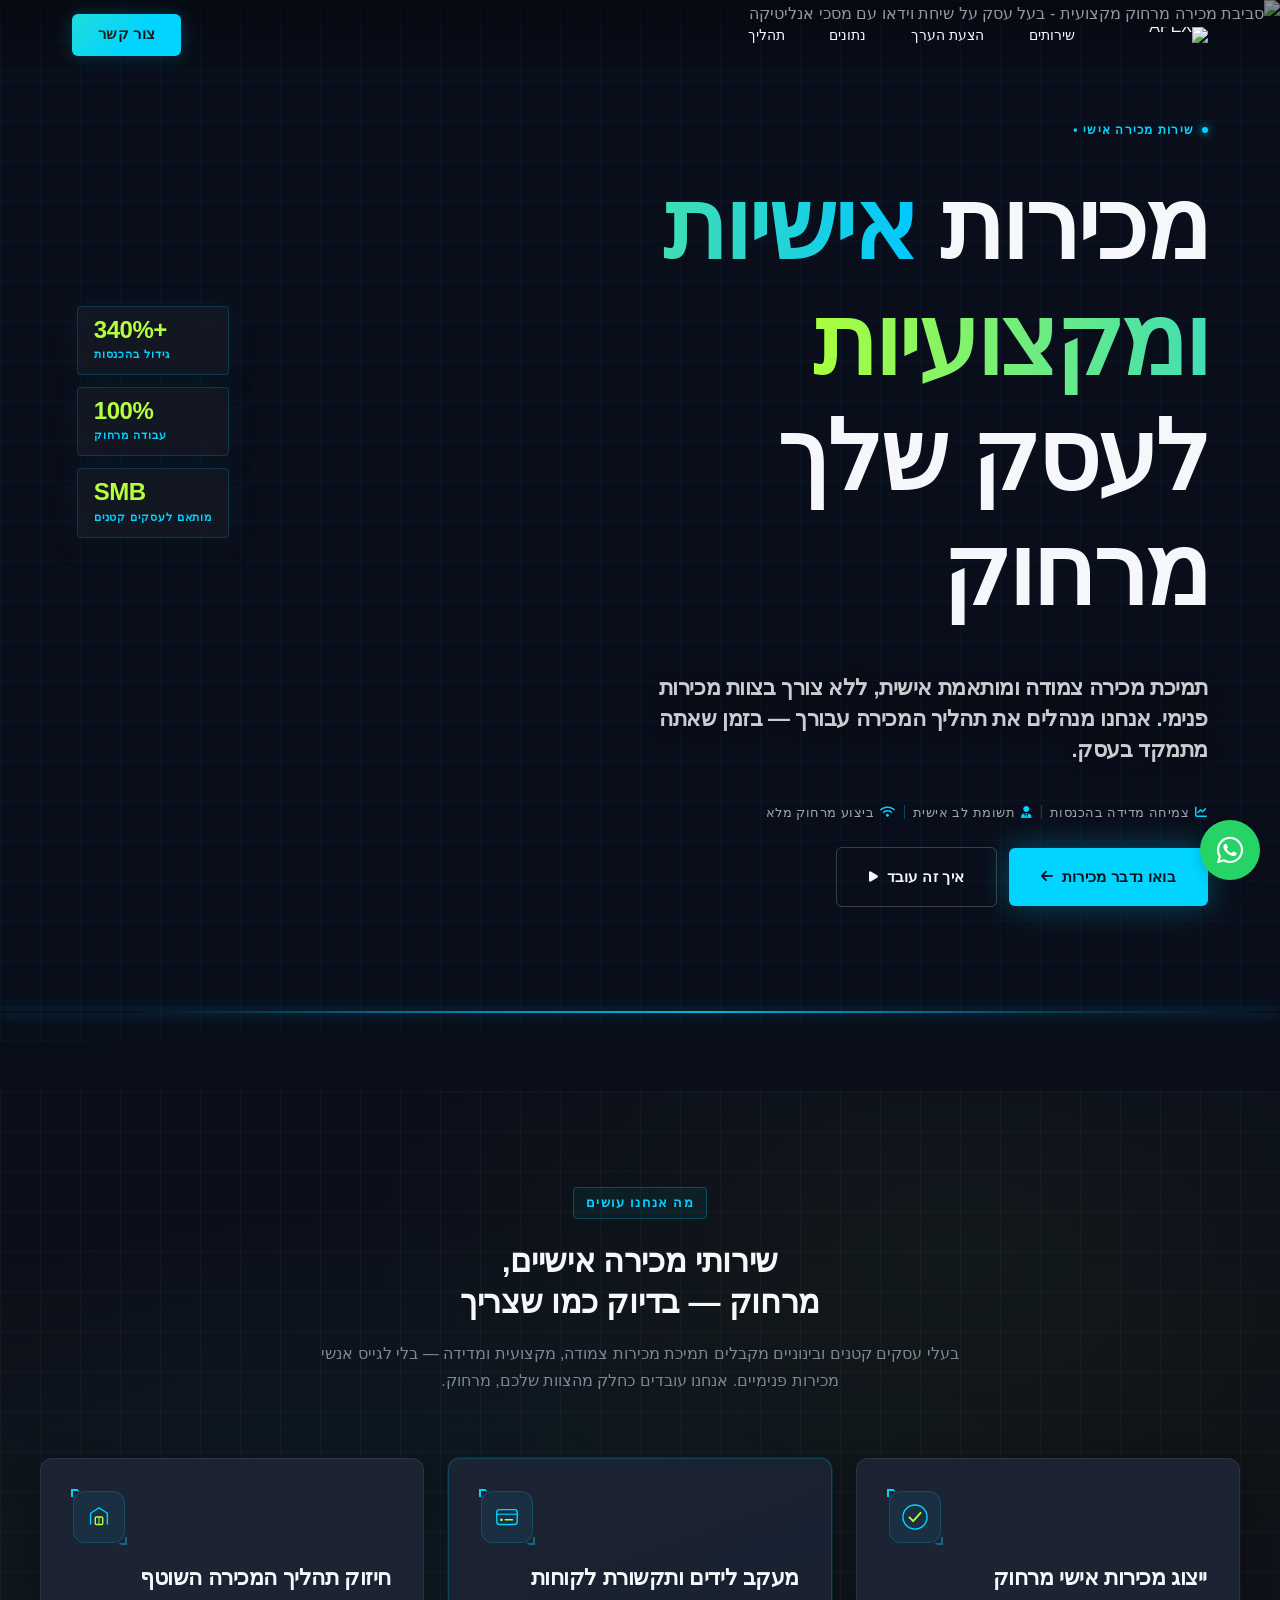
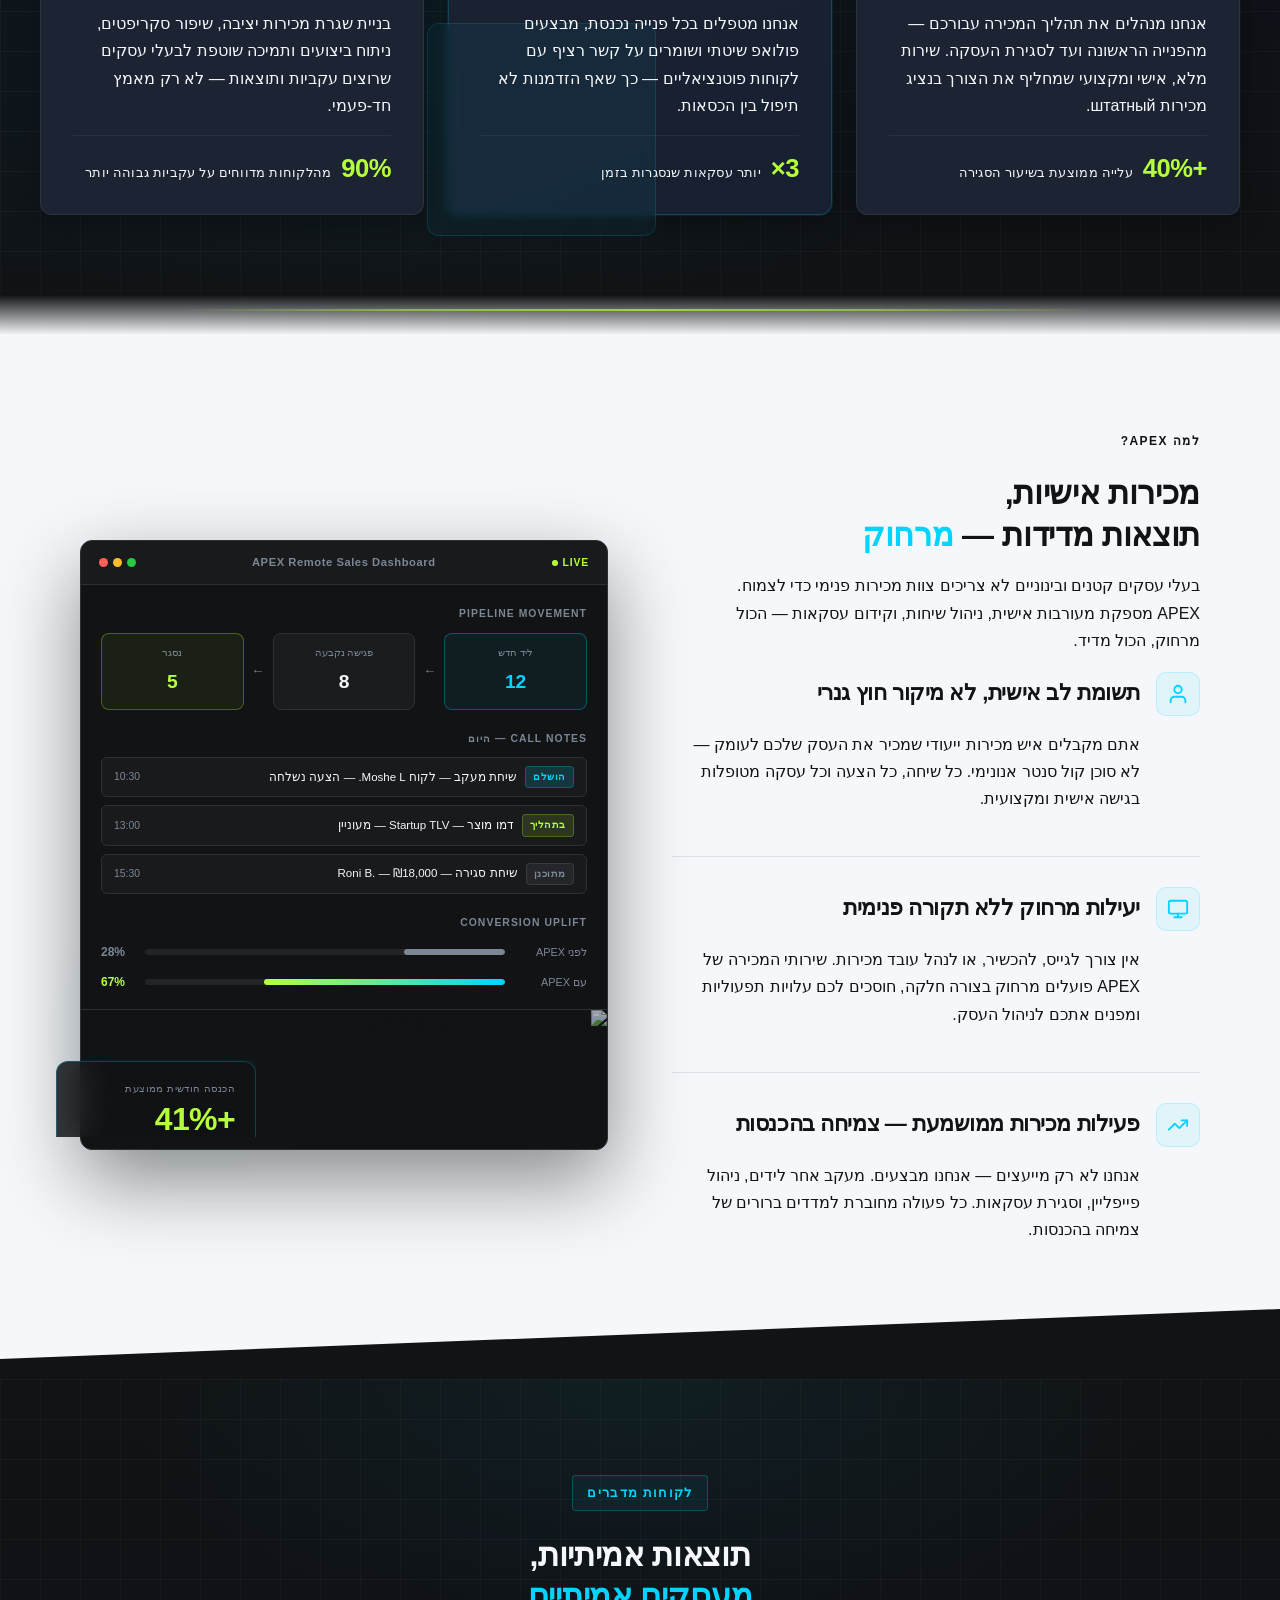
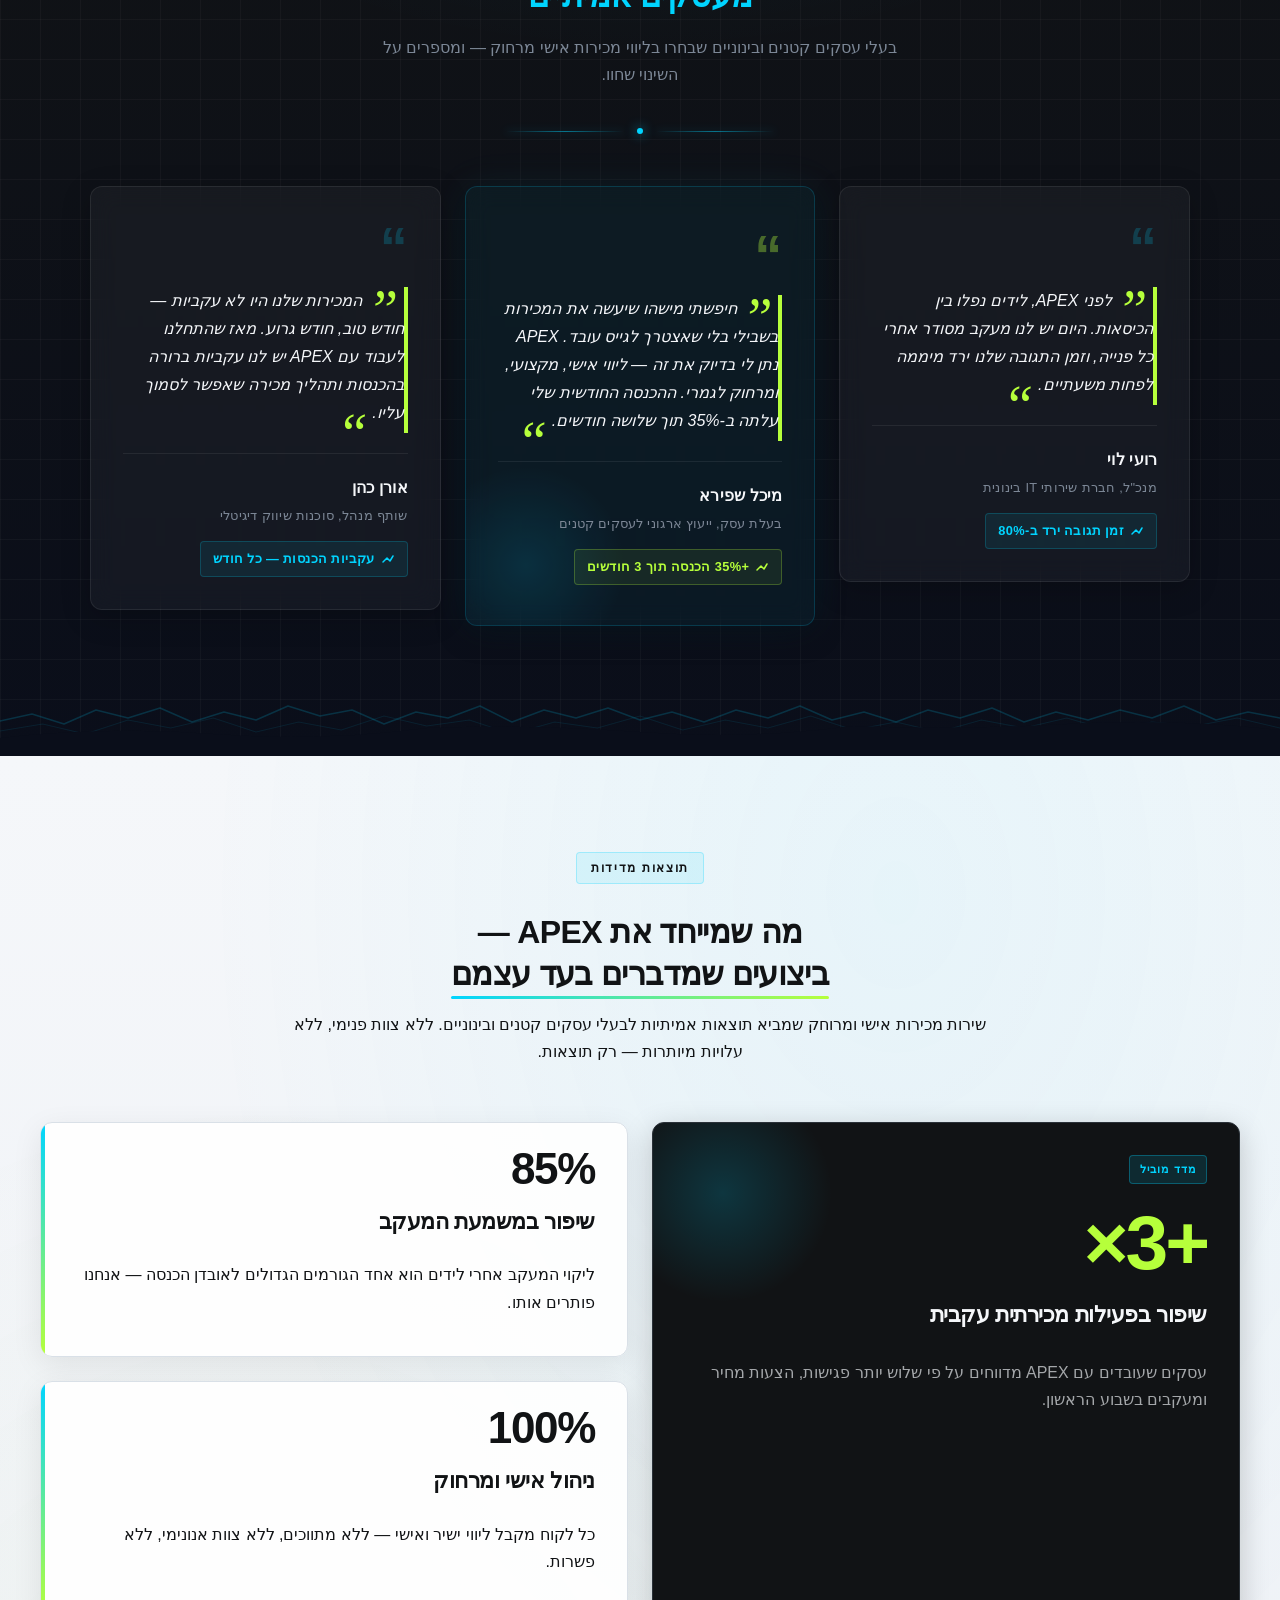
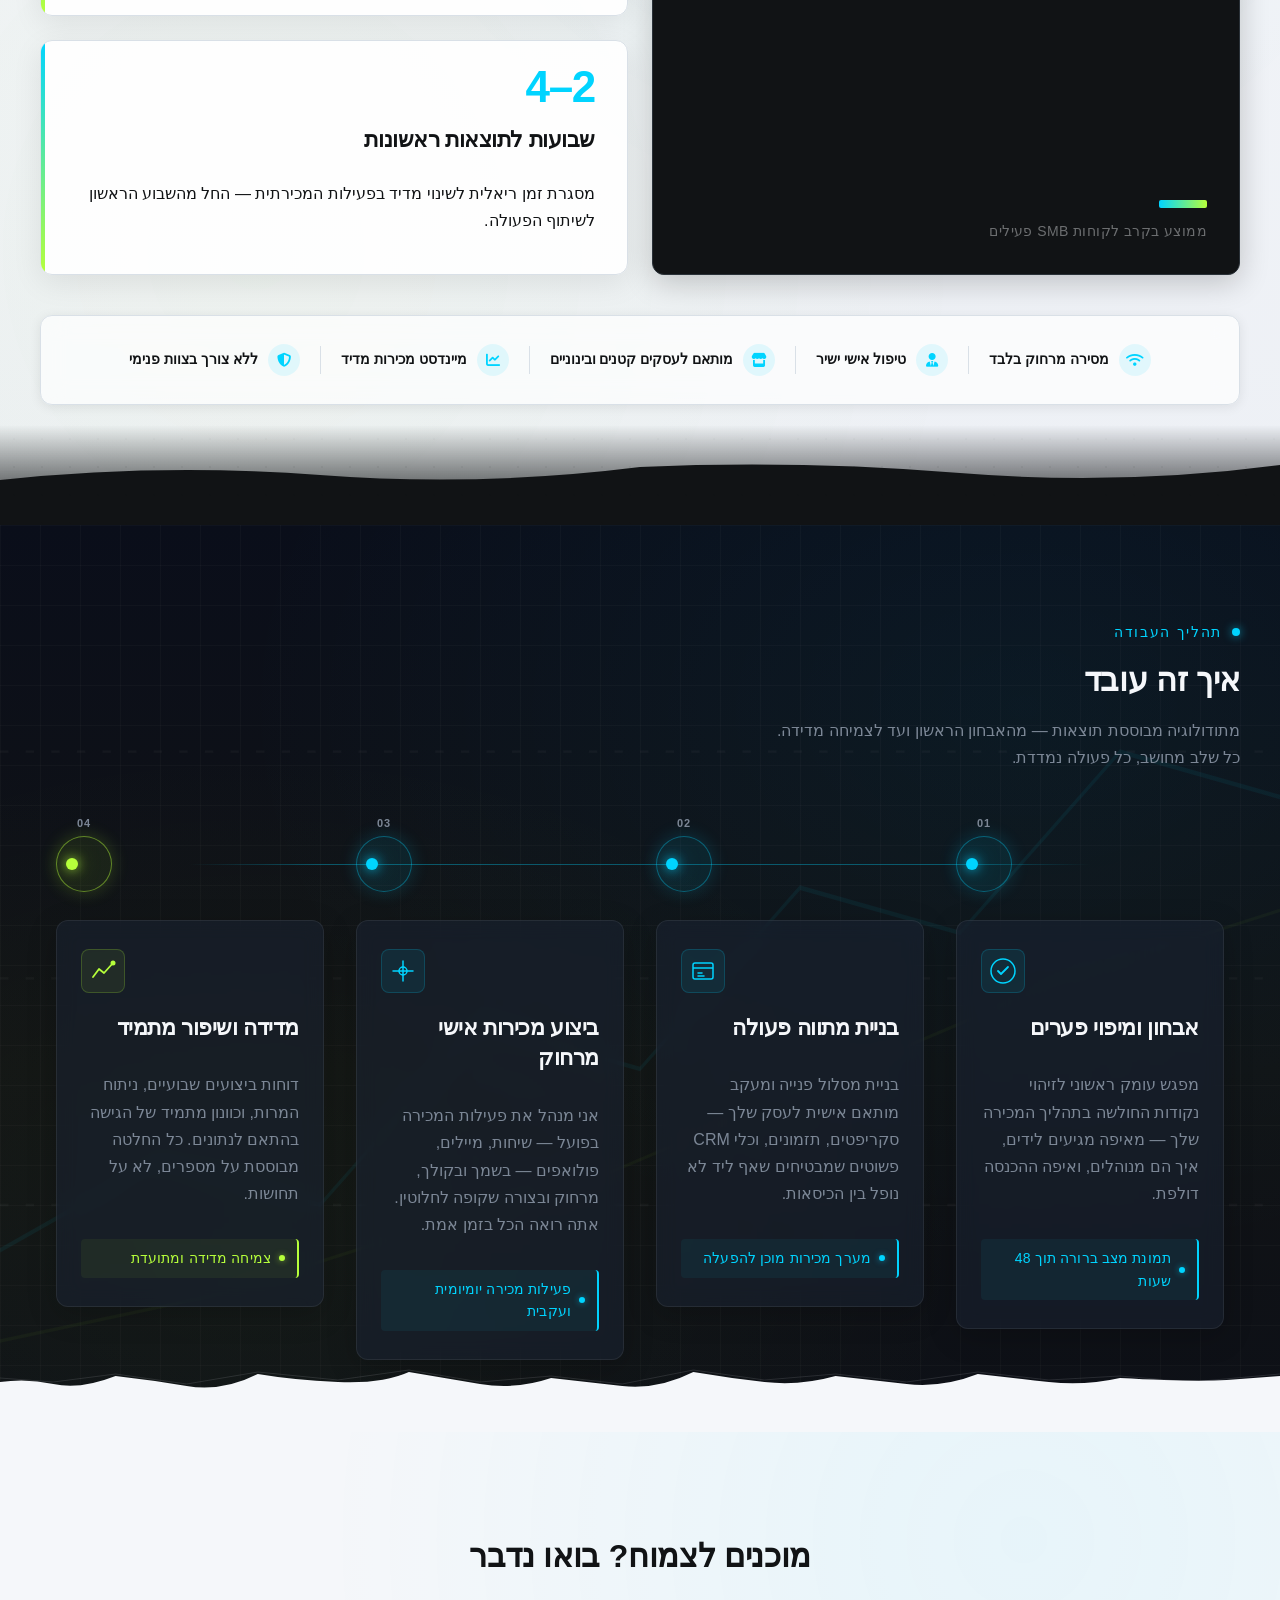
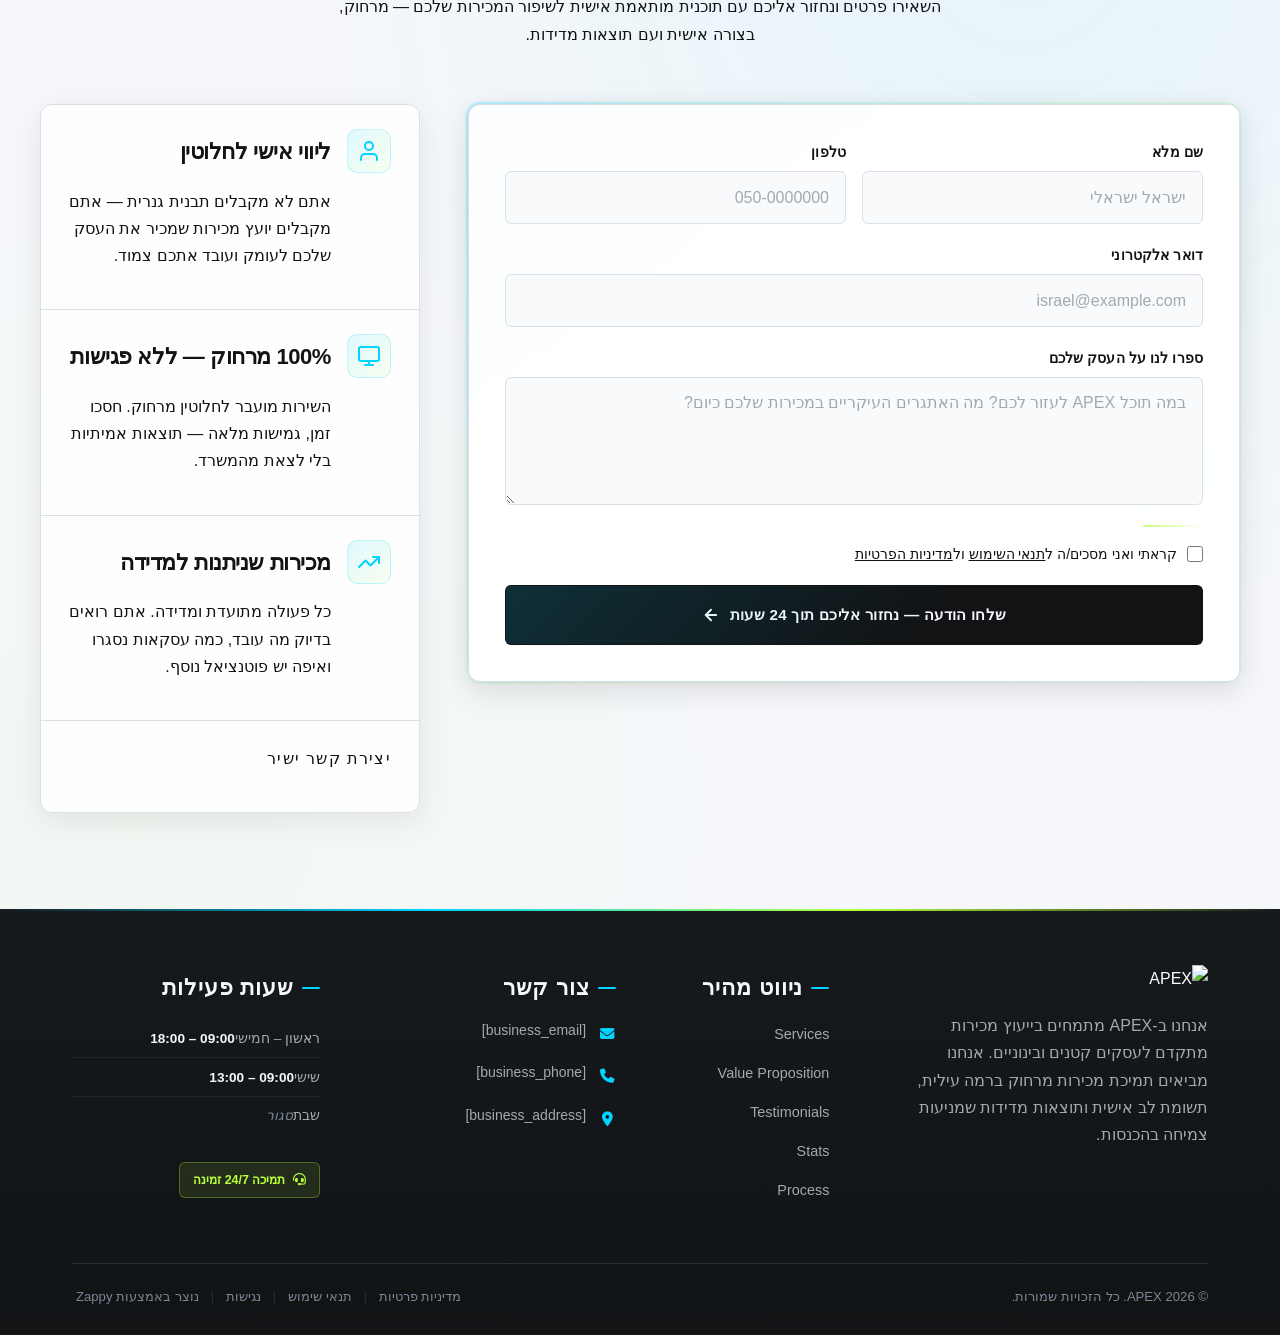
==== index.html @ d2975371 "Incremental sync: 1 page(s) — update_text" ====
<!DOCTYPE html>
<html lang="he" dir="rtl">
<head>
    <meta charset="UTF-8">
    <meta name="viewport" content="width=device-width, initial-scale=1.0">
    <meta name="robots" content="index, follow">
    <title>asynchronous apex in salesforce — APEX</title>
    <meta name="description" content="A remote personal sales service tailored for small and medium-sized business owners. The business focuses on providing hands-on, personalized sales support deli">
    <meta name="keywords" content="asynchronous apex in salesforce, batch apex in salesforce, sales consulting firms, sales consulting services">
    
    <!-- Favicons -->
    <link rel="icon" type="image/x-icon" href="/assets/favicon.ico">
    <link rel="icon" type="image/png" sizes="16x16" href="/assets/favicon-16x16.png">
    <link rel="icon" type="image/png" sizes="32x32" href="/assets/favicon-32x32.png">
    <link rel="icon" type="image/png" sizes="48x48" href="/assets/favicon-48x48.png">
    <link rel="icon" type="image/png" sizes="192x192" href="/assets/favicon-192x192.png">
    <link rel="icon" type="image/png" sizes="512x512" href="/assets/favicon-512x512.png">
    <link rel="apple-touch-icon" href="/assets/apple-touch-icon.png">
    <!-- Zappy Analytics -->
<script>
(function() {
  'use strict';
  
  // Configuration
  var config = {
    websiteId: '3f80b74a-181e-48f9-b37d-7d8735e72a82',
    apiUrl: 'https://api.zappy5.com/api/analytics/track',
    sessionDuration: 30 * 60 * 1000, // 30 minutes
    visitorDuration: 30 * 24 * 60 * 60 * 1000, // 30 days
    trackPageViews: true,
    trackClicks: true,
    trackFormSubmissions: true
  };
  
  // Generate or retrieve persistent visitor ID (30 days)
  function getVisitorId() {
    var visitorKey = 'zappy_visitor_' + config.websiteId;
    var visitor = null;
    
    try {
      visitor = localStorage.getItem(visitorKey);
      if (visitor) {
        var visitorData = JSON.parse(visitor);
        var now = Date.now();
        
        // Check if visitor ID is still valid (30 days)
        if (now - visitorData.created < config.visitorDuration) {
          // Update last seen timestamp
          visitorData.lastSeen = now;
          localStorage.setItem(visitorKey, JSON.stringify(visitorData));
          return visitorData.id;
        }
      }
    } catch (e) {
      console.warn('Zappy Analytics: LocalStorage not available');
    }
    
    // Generate new visitor ID
    var newVisitorId = 'zv_' + Date.now() + '_' + Math.random().toString(36).substr(2, 9);
    
    try {
      localStorage.setItem(visitorKey, JSON.stringify({
        id: newVisitorId,
        created: Date.now(),
        lastSeen: Date.now()
      }));
    } catch (e) {
      // Continue without local storage
    }
    
    return newVisitorId;
  }
  
  // Generate or retrieve session ID (30 minutes)
  function getSessionId() {
    var sessionKey = 'zappy_session_' + config.websiteId;
    var session = null;
    
    try {
      session = sessionStorage.getItem(sessionKey);
      if (session) {
        var sessionData = JSON.parse(session);
        var now = Date.now();
        
        // Check if session is still valid
        if (now - sessionData.timestamp < config.sessionDuration) {
          // Update timestamp
          sessionData.timestamp = now;
          sessionStorage.setItem(sessionKey, JSON.stringify(sessionData));
          return sessionData.id;
        }
      }
    } catch (e) {
      console.warn('Zappy Analytics: SessionStorage not available');
    }
    
    // Generate new session ID
    var newSessionId = 'zs_' + Date.now() + '_' + Math.random().toString(36).substr(2, 9);
    
    try {
      sessionStorage.setItem(sessionKey, JSON.stringify({
        id: newSessionId,
        timestamp: Date.now()
      }));
    } catch (e) {
      // Continue without session storage
    }
    
    return newSessionId;
  }
  
  var visitorId = getVisitorId();
  var sessionId = getSessionId();
  
  // Track an event
  function trackEvent(eventType, data) {
    data = data || {};
    
    var eventData = {
      website_id: config.websiteId,
      event_type: eventType,
      page_path: window.location.pathname,
      referrer: document.referrer || 'direct',
      visitor_id: visitorId,
      session_id: sessionId,
      metadata: data
    };
    
    // Use sendBeacon if available (better for page unload events)
    if (navigator.sendBeacon) {
      var blob = new Blob([JSON.stringify(eventData)], { type: 'application/json' });
      navigator.sendBeacon(config.apiUrl, blob);
    } else {
      // Fallback to fetch
      fetch(config.apiUrl, {
        method: 'POST',
        headers: {
          'Content-Type': 'application/json'
        },
        body: JSON.stringify(eventData),
        keepalive: true
      }).catch(function(error) {
        console.warn('Zappy Analytics: Failed to track event', error);
      });
    }
  }
  
  // Track page view
  if (config.trackPageViews) {
    trackEvent('pageview', {
      title: document.title,
      url: window.location.href
    });
  }
  
  // Track clicks on important elements
  if (config.trackClicks) {
    document.addEventListener('click', function(e) {
      var target = e.target;
      
      // Track button clicks (counted as actions)
      if (target.tagName === 'BUTTON' || target.closest('button')) {
        var button = target.tagName === 'BUTTON' ? target : target.closest('button');
        trackEvent('click', {
          element: 'button',
          text: button.textContent.trim().substring(0, 100),
          id: button.id || null,
          class: button.className || null
        });
      }
      
      // Track link clicks (navigation - not counted as actions)
      else if (target.tagName === 'A' || target.closest('a')) {
        var link = target.tagName === 'A' ? target : target.closest('a');
        trackEvent('navigation', {
          element: 'link',
          text: link.textContent.trim().substring(0, 100),
          href: link.href,
          external: link.hostname !== window.location.hostname
        });
      }
    }, true);
  }
  
  // Track form submissions
  if (config.trackFormSubmissions) {
    document.addEventListener('submit', function(e) {
      var form = e.target;
      
      trackEvent('form_submit', {
        form_id: form.id || null,
        form_name: form.name || null,
        form_action: form.action || null,
        form_method: form.method || 'GET'
      });
    }, true);
  }
  
  // Track time on page (send on page unload)
  var pageLoadTime = Date.now();
  
  window.addEventListener('beforeunload', function() {
    var timeOnPage = Math.floor((Date.now() - pageLoadTime) / 1000); // in seconds
    
    trackEvent('page_unload', {
      time_on_page: timeOnPage,
      page_path: window.location.pathname
    });
  });
  
  // Expose tracking function globally for custom events
  window.zappyAnalytics = {
    track: trackEvent,
    getVisitorId: function() { return visitorId; },
    getSessionId: function() { return sessionId; }
  };
  
})();
</script>
<!-- End Zappy Analytics -->
    <meta property="og:title" content="asynchronous apex in salesforce — APEX">
    <meta property="og:description" content="A remote personal sales service tailored for small and medium-sized business owners. The business focuses on providing hands-on, personalized sales support deli">
    <meta name="twitter:card" content="summary_large_image">
    <meta name="twitter:title" content="asynchronous apex in salesforce — APEX">
    <meta name="twitter:description" content="A remote personal sales service tailored for small and medium-sized business owners. The business focuses on providing hands-on, personalized sales support deli">
    <meta property="og:type" content="website">
  <meta property="og:locale" content="he_IL">
  
  
  
  
  
  <link rel="stylesheet" href="https://cdnjs.cloudflare.com/ajax/libs/font-awesome/6.4.0/css/all.min.css">
  <style>
    .skip-link { position: absolute; top: 0; left: 0; transform: translateY(-200%); padding: 12px 18px; background: var(--bg-dark, #1a1a1a); color: var(--text-light, #fff); font-weight: 600; border-radius: 0 0 8px 0; z-index: 10000; }
    .skip-link:focus { transform: none; outline: 2px solid var(--ring, #fff); outline-offset: 2px; }
    :focus-visible { outline: 2px solid var(--ring, currentColor); outline-offset: 3px; }
  </style>


  
    <!-- Favicons -->
    <link rel="icon" type="image/x-icon" href="/assets/favicon.ico">
    <link rel="icon" type="image/png" sizes="16x16" href="/assets/favicon-16x16.png">
    <link rel="icon" type="image/png" sizes="32x32" href="/assets/favicon-32x32.png">
    <link rel="icon" type="image/png" sizes="48x48" href="/assets/favicon-48x48.png">
    <link rel="icon" type="image/png" sizes="192x192" href="/assets/favicon-192x192.png">
    <link rel="icon" type="image/png" sizes="512x512" href="/assets/favicon-512x512.png">
    <link rel="apple-touch-icon" href="/assets/apple-touch-icon.png">
    <!-- Cookie Consent -->
    <link rel="stylesheet" href="https://cdn.jsdelivr.net/npm/vanilla-cookieconsent@3/dist/cookieconsent.css">
    <script src="https://cdn.jsdelivr.net/npm/vanilla-cookieconsent@3/dist/cookieconsent.umd.js"></script>
    <!-- Mickidum Accessibility Toolbar -->
    <script src="https://cdn.jsdelivr.net/gh/mickidum/acc_toolbar/acctoolbar/acctoolbar.min.js"></script>
    <link rel="stylesheet" href="/styles.css">

    <style id="zappy-dropdown-submenu-styles">
      /* ========== DESKTOP DROPDOWN SUBMENU STYLES ========== */
      /* Base styles for dropdown submenus - parent must be positioned */
      .nav-menu li:has(.sub-menu), nav li:has(.sub-menu), .navbar li:has(.sub-menu), #navMenu li:has(.sub-menu) { position: relative; }
      /* Submenu base - hidden by default */
      .nav-menu .sub-menu, nav .sub-menu, .navbar .sub-menu, #navMenu .sub-menu { display: block !important; position: absolute !important; top: 100%; left: 0; min-width: 220px; background: white; border-radius: 8px; box-shadow: 0 8px 25px rgba(0,0,0,0.15); padding: 8px 0; opacity: 0; visibility: hidden; transform: translateY(10px); transition: all 0.3s ease; z-index: 1000; list-style: none; pointer-events: none; }
      /* CRITICAL: Desktop hover styles to show dropdown */
      .nav-menu li:hover > .sub-menu, nav li:hover > .sub-menu, .navbar li:hover > .sub-menu, #navMenu li:hover > .sub-menu { opacity: 1 !important; visibility: visible !important; transform: translateY(0) !important; pointer-events: auto !important; }
      /* Submenu item styling */
      .sub-menu li { list-style: none; margin: 0; padding: 0; }
      .sub-menu a { display: block !important; padding: 10px 16px !important; color: var(--text-dark, #333) !important; font-weight: 500; text-decoration: none; white-space: nowrap; transition: background-color 0.2s; }
      .sub-menu .zappy-nav-child > a { padding-left: 28px !important; font-size: 0.9em !important; opacity: 0.85 !important; }
      [dir="rtl"] .sub-menu .zappy-nav-child > a, html[lang="he"] .sub-menu .zappy-nav-child > a, html[lang="ar"] .sub-menu .zappy-nav-child > a { padding-left: 10px !important; padding-right: 28px !important; }
      .sub-menu .zappy-nav-parent > a { font-weight: 600 !important; }
      .sub-menu a:hover { background-color: #f5f5f5; }
      /* RTL (Hebrew/Arabic) dropdown positioning */
      [dir="rtl"] .nav-menu .sub-menu, [dir="rtl"] nav .sub-menu, [dir="rtl"] .navbar .sub-menu, html[lang="he"] .nav-menu .sub-menu, html[lang="he"] nav .sub-menu, html[lang="he"] .navbar .sub-menu, html[lang="ar"] .nav-menu .sub-menu, html[lang="ar"] nav .sub-menu, html[lang="ar"] .navbar .sub-menu { left: auto !important; right: 0 !important; }
      /* Hide empty dropdown menus (exclude catalog sub-menus that use <a> children instead of <li>) */
      .sub-menu:empty, .sub-menu:not(:has(li:not(.zappy-hidden-menu-item))):not(:has(> a)), .sub-menu:not(:has(li)):not(:has(> a)) { display: none !important; opacity: 0 !important; visibility: hidden !important; pointer-events: none !important; }
      /* Desktop: show submenu on Menu Group hover */
      li:has(.menu-group-title):hover > .sub-menu { opacity: 1 !important; visibility: visible !important; transform: translateY(0) !important; pointer-events: auto !important; }
      /* Menu Group title styling */
      .nav-menu > li > .menu-group-title, #navMenu > li > .menu-group-title { display: inline-block; padding: 0.5rem 1rem; cursor: default; user-select: none; }
      
      /* ========== MOBILE SUBMENU STYLES ========== */
      @media (max-width: 768px) {
        .nav-menu .sub-menu, nav .sub-menu, .navbar .sub-menu, #navMenu .sub-menu { position: static !important; transform: none !important; box-shadow: none !important; background: transparent !important; max-height: 0; overflow: hidden; opacity: 0; visibility: hidden; transition: max-height 0.3s ease, opacity 0.3s ease; padding: 0 !important; border-radius: 0 !important; }
        .navbar .sub-menu.mobile-expanded, .nav-menu .sub-menu.mobile-expanded, #navMenu .sub-menu.mobile-expanded { max-height: none !important; overflow-y: visible !important; opacity: 1 !important; visibility: visible !important; padding: 8px 0 8px 16px !important; }
        [dir="rtl"] .sub-menu.mobile-expanded, html[lang="he"] .sub-menu.mobile-expanded { padding: 8px 16px 8px 0 !important; }
        /* Disable hover behavior on mobile */
        .nav-menu li:hover > .sub-menu, nav li:hover > .sub-menu, .navbar li:hover > .sub-menu, #navMenu li:hover > .sub-menu { opacity: 0; visibility: hidden; pointer-events: none; }
        .nav-menu li > .sub-menu.mobile-expanded, nav li > .sub-menu.mobile-expanded, .navbar li > .sub-menu.mobile-expanded, #navMenu li > .sub-menu.mobile-expanded { opacity: 1 !important; visibility: visible !important; pointer-events: auto !important; }
        .nav-menu li:has(.sub-menu), nav li:has(.sub-menu), .navbar li:has(.sub-menu), #navMenu li:has(.sub-menu) { display: flex !important; flex-wrap: wrap !important; align-items: center !important; position: relative !important; min-height: 44px !important; }
        .nav-menu li:has(.sub-menu) > a, nav li:has(.sub-menu) > a, .navbar li:has(.sub-menu) > a, #navMenu li:has(.sub-menu) > a { flex: 1 !important; min-width: 0 !important; }
        .nav-menu li:has(.sub-menu) > .menu-group-title, nav li:has(.sub-menu) > .menu-group-title, .navbar li:has(.sub-menu) > .menu-group-title, #navMenu li:has(.sub-menu) > .menu-group-title { flex: 1 !important; min-width: 0 !important; padding: 0 !important; line-height: inherit !important; }
        .nav-menu li:has(.sub-menu) > .sub-menu, nav li:has(.sub-menu) > .sub-menu, .navbar li:has(.sub-menu) > .sub-menu, #navMenu li:has(.sub-menu) > .sub-menu { flex-basis: 100% !important; width: 100% !important; }
        .nav-menu li:has(.sub-menu) > a [class*="chevron"], .nav-menu li:has(.sub-menu) > a [class*="arrow"], .nav-menu li:has(.sub-menu) > a .fa-chevron-down, .nav-menu li:has(.sub-menu) > a .fa-angle-down, nav li:has(.sub-menu) > a [class*="chevron"], nav li:has(.sub-menu) > a [class*="arrow"], #navMenu li:has(.sub-menu) > a [class*="chevron"], #navMenu li:has(.sub-menu) > a [class*="arrow"] { display: none !important; visibility: hidden !important; }
        .mobile-submenu-toggle { display: flex !important; align-items: center !important; justify-content: center !important; width: 44px !important; height: auto !important; background: transparent !important; border: none !important; cursor: pointer !important; color: var(--text-light) !important; position: static !important; flex-shrink: 0 !important; align-self: stretch !important; z-index: 2 !important; padding: 0 !important; margin: 0 !important; }
        .mobile-submenu-toggle::after { content: '' !important; width: 0 !important; height: 0 !important; border-left: 6px solid transparent !important; border-right: 6px solid transparent !important; border-top: 7px solid currentColor !important; transition: transform 0.3s ease !important; }
        .mobile-submenu-toggle.expanded::after { transform: rotate(180deg) !important; }
        .sub-menu a { padding: 10px 0 !important; display: block !important; color: var(--text-light) !important; white-space: normal !important; }
        .sub-menu .zappy-nav-child > a { padding-left: 28px !important; font-size: 0.9em !important; opacity: 0.85 !important; }
        [dir="rtl"] .sub-menu .zappy-nav-child > a, html[lang="he"] .sub-menu .zappy-nav-child > a, html[lang="ar"] .sub-menu .zappy-nav-child > a { padding-left: 0 !important; padding-right: 28px !important; }
        .sub-menu .zappy-nav-parent > a { font-weight: 600 !important; }
        .nav-menu.active, #navMenu.active { max-width: 100vw !important; overflow-x: hidden !important; box-sizing: border-box !important; }
        .navbar .sub-menu li a, nav.navbar .sub-menu li a, .zappy-products-dropdown .sub-menu a { color: var(--text-light) !important; }
      }
      @media (min-width: 769px) { .mobile-submenu-toggle { display: none !important; } }
    </style>

    <style id="zappy-widget-visibility">
      html[dir="rtl"] .whatsapp-float { right: 20px !important; left: auto !important; }
      html[dir="ltr"] .whatsapp-float, html:not([dir]) .whatsapp-float { left: 20px !important; right: auto !important; }
      html[dir="rtl"] #mic-access-tool-general-button, html[dir="rtl"] .mic-access-tool-general-button,
      html[dir="rtl"] #mic-init-access-tool .mic-access-tool-general-button,
      html[dir="rtl"] #mic-init-access-tool #mic-access-tool-general-button,
      html[dir="rtl"] ._access-icon { left: 20px !important; right: auto !important; }
      html[dir="ltr"] #mic-access-tool-general-button, html[dir="ltr"] .mic-access-tool-general-button,
      html[dir="ltr"] #mic-init-access-tool .mic-access-tool-general-button,
      html[dir="ltr"] #mic-init-access-tool #mic-access-tool-general-button,
      html[dir="ltr"] ._access-icon,
      html:not([dir]) #mic-access-tool-general-button, html:not([dir]) .mic-access-tool-general-button,
      html:not([dir]) #mic-init-access-tool .mic-access-tool-general-button,
      html:not([dir]) #mic-init-access-tool #mic-access-tool-general-button,
      html:not([dir]) ._access-icon { right: 20px !important; left: auto !important; }
      @media (max-width: 768px) { .whatsapp-float { display: flex !important; } }
      @media (min-width: 769px) { .whatsapp-float { display: flex !important; } }
      @media (max-width: 768px) {
        #mic-access-tool-general-button, .mic-access-tool-general-button,
        #mic-init-access-tool .mic-access-tool-general-button, #mic-init-access-tool #mic-access-tool-general-button,
        ._access-icon { display: flex !important; visibility: visible !important; opacity: 1 !important; pointer-events: auto !important; }
        #mic-access-tool-box.opened-mic-access-tool, .mic-access-tool-box.opened-mic-access-tool,
        #mic-init-access-tool #mic-access-tool-box.opened-mic-access-tool {
          visibility: visible !important; opacity: 1 !important; pointer-events: auto !important;
        }
      }
      @media (min-width: 769px) {
        #mic-access-tool-general-button, .mic-access-tool-general-button,
        #mic-init-access-tool .mic-access-tool-general-button, #mic-init-access-tool #mic-access-tool-general-button,
        ._access-icon { display: flex !important; visibility: visible !important; opacity: 1 !important; pointer-events: auto !important; }
        #mic-access-tool-box.opened-mic-access-tool, .mic-access-tool-box.opened-mic-access-tool,
        #mic-init-access-tool #mic-access-tool-box.opened-mic-access-tool {
          visibility: visible !important; opacity: 1 !important; pointer-events: auto !important;
        }
      }
    </style>
</head>
<body>
<a class="skip-link" href="#main">דלג לתוכן הראשי</a>
  <nav class="navbar" dir="rtl">
  <button class="mobile-toggle" id="mobileToggle" aria-label="Menu">
    <svg class="hamburger-icon" width="24" height="24" viewBox="0 0 24 24" fill="none">
      <path d="M3 12h18M3 6h18M3 18h18" stroke="currentColor" stroke-width="2" stroke-linecap="round"></path>
    </svg>
    <svg class="close-icon" width="24" height="24" viewBox="0 0 24 24" fill="none" style="display: none;">
      <path d="M18 6L6 18M6 6l12 12" stroke="currentColor" stroke-width="2" stroke-linecap="round"></path>
    </svg>
  </button>

  <button class="phone-header-btn" data-phone="[business_phone]" aria-label="Call">
    <svg width="20" height="20" viewBox="0 0 24 24" fill="currentColor">
      <path d="M22 16.92v3a2 2 0 0 1-2.18 2 19.79 19.79 0 0 1-8.63-3.07 19.5 19.5 0 0 1-6-6 19.79 19.79 0 0 1-3.07-8.67A2 2 0 0 1 4.11 2h3a2 2 0 0 1 2 1.72 12.84 12.84 0 0 0 .7 2.81 2 2 0 0 1-.45 2.11L8.09 9.91a16 16 0 0 0 6 6l1.27-1.27a2 2 0 0 1 2.11-.45 12.84 12.84 0 0 0 2.81.7A2 2 0 0 1 22 16.92z"></path>
    </svg>
  </button>

  <div class="nav-container">
    <div class="nav-right-group"><div class="nav-brand">
      <a href="/" class="logo-link"><img class="logo" src="/assets/site-----image-1.webp" alt="APEX"></a>
    </div><ul class="nav-menu" id="navMenu"><li><a href="#services">שירותים</a></li><li><a href="#value-proposition">הצעת הערך</a></li><li><a href="#stats">נתונים</a></li><li><a href="#process">תהליך</a></li></ul></div>

    

    <div class="nav-cta-container">
      <a href="#contact" class="nav-cta-btn">צור קשר</a>
    </div>
  </div>
</nav>
<script>

// Navbar Mobile Menu Toggle and Contrast Fix
(function() {
  // Use 'load' event instead of 'DOMContentLoaded' to ensure we run AFTER all other scripts
  window.addEventListener('load', function() {
    
    // FIX MOBILE BUTTON CONTRAST
    // Detect navbar background color and apply contrasting color to mobile buttons
    const navbar = document.querySelector('.navbar, nav, header');
    if (!navbar) {
      console.log('[Navbar] Navbar element not found');
      return;
    }
    
    // DECLARE VARIABLES EARLY to avoid Temporal Dead Zone errors
    // These are used in multiple places below
    let mobileToggle = document.getElementById('mobileToggle') ||
                       document.querySelector('.mobile-toggle') ||
                       document.querySelector('.hamburger') ||
                       document.querySelector('.hamburger-menu') ||
                       document.querySelector('.menu-toggle') ||
                       document.querySelector('.burger-menu') ||
                       document.querySelector('[aria-label="Menu"]') ||
                       document.querySelector('[aria-label="תפריט"]');
    
    const phoneBtn = document.querySelector('.phone-header-btn');
    
    const computedStyle = window.getComputedStyle(navbar);
    let bgColor = computedStyle.backgroundColor;
    
    console.log('[Navbar] Initial navbar background:', bgColor);
    
    // Check if background is transparent or rgba with 0 alpha
    const isTransparent = bgColor === 'transparent' || 
                         bgColor === 'rgba(0, 0, 0, 0)' ||
                         (bgColor.startsWith('rgba') && bgColor.includes(', 0)'));
    
    if (isTransparent) {
      // Check for background-image or gradient
      const bgImage = computedStyle.backgroundImage;
      if (bgImage && bgImage !== 'none') {
        console.log('[Navbar] Navbar has background image/gradient, using dark text');
        bgColor = 'rgb(240, 240, 240)'; // Assume light background
      } else {
        // Transparent navbar - check body background
        const bodyBg = window.getComputedStyle(document.body).backgroundColor;
        console.log('[Navbar] Navbar transparent, using body background:', bodyBg);
        bgColor = bodyBg;
      }
    }
    
    // Calculate luminance to determine if background is light or dark
    const rgb = bgColor.match(/\d+/g);
    if (rgb && rgb.length >= 3) {
      const r = parseInt(rgb[0]);
      const g = parseInt(rgb[1]);
      const b = parseInt(rgb[2]);
      const luminance = (0.299 * r + 0.587 * g + 0.114 * b) / 255;
      
      // Mobile button colors are set by Claude's AI-generated CSS (same as .nav-menu a)
      // No dynamic color overrides needed - colors come from the generated navbar CSS
      console.log('[Navbar] Mobile button colors preserved from Claude CSS (luminance:', luminance.toFixed(2) + ')');
      
      // FIX ICON SIZES - Ensure SVGs are properly sized and visible
      // INJECT CRITICAL CSS TO OVERRIDE ANY CONFLICTING RULES
      const criticalCSS = document.createElement('style');
      criticalCSS.id = 'zappy-mobile-nav-fix';
      const htmlLang = document.documentElement.lang || 'en';
      const htmlDir = document.documentElement.dir || 'ltr';
      // Check both dir attribute AND lang for RTL detection
      // dir="rtl" is the most reliable indicator
      const isRTL = htmlDir === 'rtl' || htmlLang === 'he' || htmlLang === 'ar';
      
      criticalCSS.textContent = `
        /* Hide mobile buttons on desktop, show only on mobile */
        @media (min-width: 769px) {
          .mobile-toggle,
          .phone-header-btn {
            display: none !important;
          }
        }
        
        /* Show and position mobile buttons correctly on mobile */
        @media (max-width: 768px) {
          .navbar,
          nav.navbar {
            min-height: 70px !important;
          }

          .mobile-toggle,
          .phone-header-btn {
            position: absolute !important;
            top: 0 !important;
            bottom: 0 !important;
            margin-top: auto !important;
            margin-bottom: auto !important;
            transform: none !important;
            z-index: 1001 !important;
            display: flex !important;
            align-items: center !important;
            justify-content: center !important;
            width: 36px !important;
            height: 36px !important;
            border-radius: 50% !important;
            border: none !important;
            cursor: pointer !important;
            padding: 6px !important;
            background: none !important;
            color: var(--nav-text, var(--text-light)) !important;
            touch-action: manipulation !important;
            -webkit-tap-highlight-color: transparent !important;
          }

          html[data-zappy-site-type="ecommerce"] .phone-header-btn,
          body[data-zappy-site-type="ecommerce"] .phone-header-btn,
          html[data-zappy-site-type="ecommerce"] header .phone-header-btn,
          html[data-zappy-site-type="ecommerce"] nav .phone-header-btn {
            display: none !important;
            visibility: hidden !important;
            width: 0 !important;
            height: 0 !important;
            min-width: 0 !important;
            overflow: hidden !important;
          }
          
          /* LTR positioning (default): hamburger LEFT, phone RIGHT */
          html:not([dir="rtl"]):not([lang="he"]):not([lang="ar"]) .mobile-toggle,
          html[dir="ltr"] .mobile-toggle {
            left: 12px !important;
            right: auto !important;
          }
          html:not([dir="rtl"]):not([lang="he"]):not([lang="ar"]) .phone-header-btn,
          html[dir="ltr"] .phone-header-btn {
            right: 12px !important;
            left: auto !important;
          }
          
          /* RTL positioning: hamburger RIGHT, phone LEFT */
          html[dir="rtl"] .mobile-toggle,
          html[lang="he"] .mobile-toggle,
          html[lang="ar"] .mobile-toggle {
            right: 12px !important;
            left: auto !important;
          }
          html[dir="rtl"] .phone-header-btn,
          html[lang="he"] .phone-header-btn,
          html[lang="ar"] .phone-header-btn {
            left: 12px !important;
            right: auto !important;
          }
          
          /* CRITICAL: Ensure nav-container has min-height on mobile */
          /* All children are positioned absolutely/fixed on mobile, so height:auto collapses to 0 */
          .nav-container {
            min-height: 70px !important;
            position: relative !important;
          }
          
          /* Ensure SVG icons are properly sized and inherit color */
          .mobile-toggle svg,
          .phone-header-btn svg {
            width: 24px !important;
            height: 24px !important;
            /* Don't force display - let JavaScript control hamburger/close toggle */
          }
          
          /* Reset nav-cta-container on mobile - remove desktop box-shadow/padding */
          /* that creates a visible ghost box when CTA button is hidden */
          .nav-cta-container {
            box-shadow: none !important;
            padding: 0 !important;
          }
          
          /* Hide nav-cta-container entirely on mobile when there's no lang-switcher */
          /* (only the CTA button is inside, and it's hidden on mobile) */
          .nav-cta-container:not(:has(.lang-switcher)) {
            display: none !important;
          }
          
          /* CRITICAL: Prevent hero image fade gradient from bleeding over headline text */
          /* The .image-fade-gradient has bottom: -30px (extends below parent) */
          /* On mobile stacked layout, this overlaps the h1 text below the image */
          .hero-image-column {
            overflow: hidden !important;
          }
          .image-fade-gradient {
            bottom: 0 !important;
          }
          
          /* Hide desktop language switcher on mobile - hamburger menu handles it */
          /* High specificity to override stored CSS */
          .lang-switcher,
          .nav-cta-container .lang-switcher,
          .nav-container .lang-switcher,
          .navbar .lang-switcher,
          .navbar .nav-cta-container .lang-switcher {
            display: none !important;
          }
        }
      `;
      
      // Remove existing fix if present and inject new one
      const existing = document.getElementById('zappy-mobile-nav-fix');
      if (existing) existing.remove();
      document.head.appendChild(criticalCSS);
      
      console.log('[Navbar] Critical CSS injected for mobile nav positioning');
      
      // ONLY apply inline positioning styles on mobile viewport
      // On desktop, the CSS handles hiding these buttons with display: none
      // Inline styles were breaking desktop layout by overriding CSS
      const isMobileViewport = window.innerWidth <= 768;
      
      if (mobileToggle) {
        // Icon sizing applies to all viewports for consistency
        const hamburgerIcon = mobileToggle.querySelector('.hamburger-icon');
        const closeIcon = mobileToggle.querySelector('.close-icon');
        
        if (hamburgerIcon) {
          hamburgerIcon.style.setProperty('width', '24px', 'important');
          hamburgerIcon.style.setProperty('height', '24px', 'important');
          hamburgerIcon.style.setProperty('display', 'block', 'important'); // Show hamburger by default
        }
        if (closeIcon) {
          closeIcon.style.setProperty('width', '24px', 'important');
          closeIcon.style.setProperty('height', '24px', 'important');
          closeIcon.style.setProperty('display', 'none', 'important'); // Hide close icon by default
        }
        
        // ONLY set positioning inline styles on mobile
        if (isMobileViewport) {
          mobileToggle.style.setProperty('position', 'absolute', 'important');
          mobileToggle.style.setProperty('top', '0', 'important');
          mobileToggle.style.setProperty('bottom', '0', 'important');
          mobileToggle.style.setProperty('margin-top', 'auto', 'important');
          mobileToggle.style.setProperty('margin-bottom', 'auto', 'important');
          mobileToggle.style.setProperty('transform', 'none', 'important');
          mobileToggle.style.setProperty('z-index', '1001', 'important');
          
          // Clear any inline left/right so CSS can take over based on html[dir]
          mobileToggle.style.removeProperty('left');
          mobileToggle.style.removeProperty('right');
          
          console.log('[Navbar] Mobile toggle positioning applied (mobile viewport)');
        } else {
          // On desktop, clear any positioning styles to let CSS handle it
          mobileToggle.style.removeProperty('position');
          mobileToggle.style.removeProperty('top');
          mobileToggle.style.removeProperty('transform');
          mobileToggle.style.removeProperty('z-index');
          mobileToggle.style.removeProperty('left');
          mobileToggle.style.removeProperty('right');
          console.log('[Navbar] Desktop viewport - cleared mobile toggle inline positioning');
        }
      }
      
      if (phoneBtn) {
        // Icon sizing applies to all viewports
        const phoneIcon = phoneBtn.querySelector('svg');
        if (phoneIcon) {
          phoneIcon.style.width = '24px';
          phoneIcon.style.height = '24px';
          phoneIcon.setAttribute('width', '24');
          phoneIcon.setAttribute('height', '24');
        }
        
        // ONLY set positioning inline styles on mobile
        if (isMobileViewport) {
          phoneBtn.style.setProperty('position', 'absolute', 'important');
          phoneBtn.style.setProperty('top', '0', 'important');
          phoneBtn.style.setProperty('bottom', '0', 'important');
          phoneBtn.style.setProperty('margin-top', 'auto', 'important');
          phoneBtn.style.setProperty('margin-bottom', 'auto', 'important');
          phoneBtn.style.setProperty('transform', 'none', 'important');
          phoneBtn.style.setProperty('z-index', '1001', 'important');
          
          // Clear any inline left/right so CSS can take over based on html[dir]
          phoneBtn.style.removeProperty('left');
          phoneBtn.style.removeProperty('right');
          
          console.log('[Navbar] Phone button positioning applied (mobile viewport)');
        } else {
          // On desktop, clear any positioning styles to let CSS handle it
          phoneBtn.style.removeProperty('position');
          phoneBtn.style.removeProperty('top');
          phoneBtn.style.removeProperty('transform');
          phoneBtn.style.removeProperty('z-index');
          phoneBtn.style.removeProperty('left');
          phoneBtn.style.removeProperty('right');
          console.log('[Navbar] Desktop viewport - cleared phone button inline positioning');
        }
      }
    } else {
      console.log('[Navbar] Could not parse background color:', bgColor);
    }
    
    // MOBILE MENU TOGGLE
    // Re-query in case DOM changed (mobileToggle already declared at top of function)
    mobileToggle = document.getElementById('mobileToggle') ||
                   document.querySelector('.mobile-toggle') ||
                   document.querySelector('.hamburger') ||
                   document.querySelector('.hamburger-menu') ||
                   document.querySelector('.menu-toggle') ||
                   document.querySelector('.burger-menu') ||
                   document.querySelector('[aria-label="Menu"]') ||
                   document.querySelector('[aria-label="תפריט"]');
    
    // EXPANDED SEARCH: Find nav menu by ID or class
    const navMenu = document.getElementById('navMenu') ||
                  document.querySelector('.nav-menu') ||
                  document.querySelector('.nav-links') ||
                  document.querySelector('nav ul:not(.submenu)');
    
    if (!mobileToggle || !navMenu) {
      console.log('[Navbar] Mobile toggle or menu not found:', { toggle: !!mobileToggle, menu: !!navMenu });
      return;
    }
    
    // Ensure navMenu has ID for CSS targeting
    if (!navMenu.id) {
      navMenu.id = 'navMenu';
    }
    
    console.log('[Navbar] Initializing mobile menu...');
    
    // Remove any existing event listeners by cloning the button
    const newToggle = mobileToggle.cloneNode(true);
    mobileToggle.parentNode.replaceChild(newToggle, mobileToggle);
    
    // Toggle menu handler (shared by click and touchend)
    function handleToggle(e) {
      e.preventDefault();
      e.stopPropagation();
      
      const hamburgerIcon = newToggle.querySelector('.hamburger-icon');
      const closeIcon = newToggle.querySelector('.close-icon');
      const isActive = navMenu.classList.contains('active');
      
      if (isActive) {
        // Close menu
        navMenu.classList.remove('active');
        if (hamburgerIcon) hamburgerIcon.style.setProperty('display', 'block', 'important');
        if (closeIcon) closeIcon.style.setProperty('display', 'none', 'important');
        document.body.style.overflow = '';
        console.log('[Navbar] Menu closed');
      } else {
        // Open menu
        navMenu.classList.add('active');
        if (hamburgerIcon) hamburgerIcon.style.setProperty('display', 'none', 'important');
        if (closeIcon) closeIcon.style.setProperty('display', 'block', 'important');
        document.body.style.overflow = 'hidden';
        console.log('[Navbar] Menu opened');
      }
    }
    
    // Use click for desktop/emulation and touchend as iOS Safari fallback.
    // Prevent double-fire with a timestamp guard.
    var lastToggleTime = 0;
    function guardedToggle(e) {
      var now = Date.now();
      if (now - lastToggleTime < 300) return;
      lastToggleTime = now;
      handleToggle(e);
    }
    
    newToggle.addEventListener('click', guardedToggle);
    newToggle.addEventListener('touchend', guardedToggle);
    
    // Close menu when clicking nav links (but NOT dropdown toggles)
    const navLinks = navMenu.querySelectorAll('a');
    navLinks.forEach(function(link) {
      link.addEventListener('click', function() {
        // Don't close if it's a dropdown child (unless it's a real navigation link)
        if (this.getAttribute('href') === '#') return;
        
        const hamburgerIcon = newToggle.querySelector('.hamburger-icon');
        const closeIcon = newToggle.querySelector('.close-icon');
        
        navMenu.classList.remove('active');
        if (hamburgerIcon) hamburgerIcon.style.setProperty('display', 'block', 'important');
        if (closeIcon) closeIcon.style.setProperty('display', 'none', 'important');
        document.body.style.overflow = '';
        console.log('[Navbar] Menu closed (link clicked)');
      });
    });
    
    // DROPDOWN MENU TOGGLE (for mobile and touch devices)
    var dropdownToggles = navMenu.querySelectorAll('.dropdown-toggle');
    dropdownToggles.forEach(function(toggle) {
      toggle.addEventListener('click', function(e) {
        e.preventDefault();
        e.stopPropagation();
        var parent = this.closest('.nav-dropdown');
        if (!parent) return;
        
        // Close other open dropdowns at the same level
        var siblings = parent.parentNode.querySelectorAll('.nav-dropdown.open');
        siblings.forEach(function(sib) {
          if (sib !== parent) sib.classList.remove('open');
        });
        
        parent.classList.toggle('open');
        console.log('[Navbar] Dropdown toggled:', parent.classList.contains('open') ? 'open' : 'closed');
      });
    });
    
    // Close dropdowns when clicking outside
    document.addEventListener('click', function(e) {
      if (!e.target.closest('.nav-dropdown')) {
        var openDropdowns = document.querySelectorAll('.nav-dropdown.open');
        openDropdowns.forEach(function(dd) { dd.classList.remove('open'); });
      }
    });
    
    console.log('[Navbar] Dropdown handlers initialized for ' + dropdownToggles.length + ' dropdowns');
    
    // Phone button functionality (phoneBtn already declared at top of function)
    if (phoneBtn) {
      phoneBtn.addEventListener('click', function() {
        // Get phone number from placeholder in page or use default
        const phoneLinks = document.querySelectorAll('a[href^="tel:"]');
        const phoneNumber = phoneLinks.length > 0 
          ? phoneLinks[0].getAttribute('href').replace('tel:', '')
          : '[business_phone]';
        
        window.location.href = 'tel:' + phoneNumber;
        console.log('[Navbar] Phone button clicked');
      });
    }
    
    console.log('[Navbar] Mobile menu initialized successfully');
    
    // WhatsApp button visibility is now controlled via CSS (siteSettings).
    // No JS-based desktop hiding — the button is visible on both mobile and desktop by default.
  });
})();

</script>
  
  <main id="main">
    <section data-band-index="0" id="hero" class="index-hero-section" data-layout-spec="בית-hero" dir="rtl" data-hero-type="fullscreen-scrim">
  <!-- Background Image -->
  <div class="index-hero-bg">
    <img loading="eager" fetchpriority="high" data-hero-bg="true" data-placeholder="index-hero-image-1" data-context="Cinematic dark remote sales command center: a focused business owner in a modern home office on a video call with multiple analytics dashboards glowing on screens, city night skyline visible through a floor-to-ceiling window in the background, electric cyan and lime data visualizations, subtle light reflections on glass surfaces, high-stakes professional atmosphere, photorealistic brand film still aesthetic, deep dark tones with electric blue and green accent lighting" width="1440" height="900" src="/assets/site-index-hero-image-1.webp" alt="סביבת מכירה מרחוק מקצועית - בעל עסק על שיחת וידאו עם מסכי אנליטיקה" data-hero-background="true" data-element-type="image" data-element-id="img-1779104756044-n0dd8avls">
  </div>

  <!-- Scrim Overlay -->
  <div class="index-hero-scrim" aria-hidden="true"></div>

  <!-- Grid Pattern Overlay -->
  <div class="index-hero-grid-pattern" aria-hidden="true"></div>

  <!-- KPI Chips (decorative, CSS only) -->
  <div class="index-hero-kpi-chips" aria-hidden="true">
    <div class="index-hero-kpi-chip">
      <span class="index-hero-kpi-value">+340%</span>
      <span class="index-hero-kpi-label">גידול בהכנסות</span>
    </div>
    <div class="index-hero-kpi-chip">
      <span class="index-hero-kpi-value">100%</span>
      <span class="index-hero-kpi-label">עבודה מרחוק</span>
    </div>
    <div class="index-hero-kpi-chip">
      <span class="index-hero-kpi-value">SMB</span>
      <span class="index-hero-kpi-label">מותאם לעסקים קטנים</span>
    </div>
  </div>

  <!-- Hero Content -->
  <div class="index-hero-container">
    <div class="index-hero-overlay-group">

      <div class="index-hero-eyebrow">
        <span class="index-hero-eyebrow-dot" aria-hidden="true"></span>
        <span style="">שירות מכירה אישי •&nbsp;</span>
      </div>

      <h1 class="index-hero-h1" style="">
        מכירות <span class="index-hero-accent-text" style="color: rgb(17, 19, 21) !important;">אישיות ומקצועיות</span><br>
        לעסק שלך מרחוק
      </h1>

      <h3 class="index-hero-subtitle">
        תמיכת מכירה צמודה ומותאמת אישית, ללא צורך בצוות מכירות פנימי.
        אנחנו מנהלים את תהליך המכירה עבורך — בזמן שאתה מתמקד בעסק.
      </h3>

      <div class="index-hero-micro-line">
        <span class="index-hero-micro-item">
          <i class="fa-solid fa-chart-line" aria-hidden="true" data-element-type="icon" data-element-id="icon-1779104756043-y6j9e9j31" data-icon-type="fontawesome"></i>
          צמיחה מדידה בהכנסות
        </span>
        <span class="index-hero-micro-sep" aria-hidden="true"></span>
        <span class="index-hero-micro-item">
          <i class="fa-solid fa-user-tie" aria-hidden="true"></i>
          תשומת לב אישית
        </span>
        <span class="index-hero-micro-sep" aria-hidden="true"></span>
        <span class="index-hero-micro-item">
          <i class="fa-solid fa-wifi" aria-hidden="true" data-element-type="icon" data-element-id="icon-1779104756043-nnqwud1oh" data-icon-type="fontawesome"></i>
          ביצוע מרחוק מלא
        </span>
      </div>

      <div class="index-hero-ctas">
        <a href="#contact" class="index-hero-btn-primary" data-element-type="button" data-element-id="btn-1779104756040-gp21p8pqh" data-native-element="true">
          <span>בואו נדבר מכירות</span>
          <i class="fa-solid fa-arrow-left" aria-hidden="true"></i>
        </a>
        <a href="#how-it-works" class="index-hero-btn-secondary" data-element-type="button" data-element-id="btn-1779104756040-xrgeirbue" data-native-element="true">
          <span>איך זה עובד</span>
          <i class="fa-solid fa-play" aria-hidden="true"></i>
        </a>
      </div>

    </div>
  </div>

  <!-- Cyan Edge Line + Bottom Divider -->
  <div class="index-hero-divider-wrapper">
    <div class="index-hero-cyan-line" aria-hidden="true"></div>
    <svg data-no-icon-edit="true" aria-hidden="true" viewBox="0 0 1440 80" preserveAspectRatio="none" xmlns="http://www.w3.org/2000/svg" class="index-hero-divider-svg">
      <path d="M0,80 L0,32 L1440,0 L1440,80 Z" fill="#0A0E1A"></path>
    </svg>
  </div>

</section>

<section data-band-index="1" id="services" class="index-services-section" data-layout-spec="בית-services" dir="rtl">
  <!-- Background grid texture -->
  <div class="index-services-bg-texture" aria-hidden="true"></div>

  <!-- Intro Block -->
  <div class="index-services-container">
    <div class="index-services-intro">
      <span class="index-services-eyebrow">מה אנחנו עושים</span>
      <h2 class="index-services-title">שירותי מכירה אישיים,<br>מרחוק — בדיוק כמו שצריך</h2>
      <p class="index-services-subtitle">בעלי עסקים קטנים ובינוניים מקבלים תמיכת מכירות צמודה, מקצועית ומדידה — בלי לגייס אנשי מכירות פנימיים. אנחנו עובדים כחלק מהצוות שלכם, מרחוק.</p>
    </div>

    <!-- Cards Grid -->
    <div class="index-services-grid">

      <!-- Card 1 -->
      <article class="index-services-card">
        <div class="index-services-card-icon-wrap">
          <svg data-element-type="icon" data-icon-type="svg" width="28" height="28" viewBox="0 0 28 28" fill="none" xmlns="http://www.w3.org/2000/svg" aria-hidden="true">
            <circle cx="14" cy="14" r="13" stroke="var(--secondary)" stroke-width="1.5"></circle>
            <path d="M8 14.5l4 4 8-9" stroke="var(--accent)" stroke-width="2" stroke-linecap="round" stroke-linejoin="round"></path>
          </svg>
        </div>
        <h3 class="index-services-card-title">ייצוג מכירות אישי מרחוק</h3>
        <p class="index-services-card-desc">אנחנו מנהלים את תהליך המכירה עבורכם — מהפנייה הראשונה ועד לסגירת העסקה. שירות מלא, אישי ומקצועי שמחליף את הצורך בנציג מכירות штатный.</p>
        <div class="index-services-card-proof">
          <span class="index-services-proof-kpi">+40%</span>
          <span class="index-services-proof-label">עלייה ממוצעת בשיעור הסגירה</span>
        </div>
      </article>

      <!-- Card 2 (center — with backplate) -->
      <article class="index-services-card index-services-card--center">
        <div class="index-services-card-backplate" aria-hidden="true"></div>
        <div class="index-services-card-icon-wrap">
          <svg data-element-type="icon" data-icon-type="svg" width="28" height="28" viewBox="0 0 28 28" fill="none" xmlns="http://www.w3.org/2000/svg" aria-hidden="true">
            <rect x="3" y="6" width="22" height="16" rx="3" stroke="var(--secondary)" stroke-width="1.5"></rect>
            <path d="M3 11h22" stroke="var(--secondary)" stroke-width="1.2"></path>
            <circle cx="8" cy="17" r="1.5" fill="var(--accent)"></circle>
            <path d="M12 17h8" stroke="var(--accent)" stroke-width="1.5" stroke-linecap="round"></path>
          </svg>
        </div>
        <h3 class="index-services-card-title">מעקב לידים ותקשורת לקוחות</h3>
        <p class="index-services-card-desc">אנחנו מטפלים בכל פנייה נכנסת, מבצעים פולואפ שיטתי ושומרים על קשר רציף עם לקוחות פוטנציאליים — כך שאף הזדמנות לא תיפול בין הכסאות.</p>
        <div class="index-services-card-proof">
          <span class="index-services-proof-kpi">3×</span>
          <span class="index-services-proof-label">יותר עסקאות שנסגרות בזמן</span>
        </div>
      </article>

      <!-- Card 3 -->
      <article class="index-services-card">
        <div class="index-services-card-icon-wrap">
          <svg data-element-type="icon" data-icon-type="svg" width="28" height="28" viewBox="0 0 28 28" fill="none" xmlns="http://www.w3.org/2000/svg" aria-hidden="true">
            <path d="M5 22V10l9-6 9 6v12" stroke="var(--secondary)" stroke-width="1.5" stroke-linejoin="round"></path>
            <rect x="10" y="14" width="8" height="8" rx="1" stroke="var(--accent)" stroke-width="1.5"></rect>
            <path d="M14 14v8" stroke="var(--accent)" stroke-width="1" stroke-linecap="round"></path>
          </svg>
        </div>
        <h3 class="index-services-card-title">חיזוק תהליך המכירה השוטף</h3>
        <p class="index-services-card-desc">בניית שגרת מכירות יציבה, שיפור סקריפטים, ניתוח ביצועים ותמיכה שוטפת לבעלי עסקים שרוצים עקביות ותוצאות — לא רק מאמץ חד-פעמי.</p>
        <div class="index-services-card-proof">
          <span class="index-services-proof-kpi">90%</span>
          <span class="index-services-proof-label">מהלקוחות מדווחים על עקביות גבוהה יותר</span>
        </div>
      </article>

    </div>
  </div>

  <!-- Bottom Divider: gradient fade with lime pulse line -->
  <div class="index-services-divider-wrapper" aria-hidden="true">
    <div class="index-services-divider-gradient"></div>
    <div class="index-services-divider-pulse-line"></div>
  </div>
</section>

<section data-band-index="2" id="value-proposition" class="index-value-proposition-section" data-layout-spec="בית-value-proposition" dir="rtl">
  <div class="ivp-container">
    <div class="ivp-grid">

      <!-- START column: content -->
      <div class="ivp-content-col">
        <span class="ivp-eyebrow">למה APEX?</span>
        <h2 class="ivp-heading">מכירות אישיות, <br>תוצאות מדידות — <span class="ivp-heading-accent">מרחוק</span></h2>
        <p class="ivp-intro">בעלי עסקים קטנים ובינוניים לא צריכים צוות מכירות פנימי כדי לצמוח. APEX מספקת מעורבות אישית, ניהול שיחות, וקידום עסקאות — הכול מרחוק, הכול מדיד.</p>

        <div class="ivp-values-stack">
          <div class="ivp-value-block">
            <div class="ivp-value-icon">
              <svg data-element-type="icon" data-icon-type="svg" width="22" height="22" viewBox="0 0 24 24" fill="none" stroke="currentColor" stroke-width="2" stroke-linecap="round" stroke-linejoin="round" aria-hidden="true"><path d="M20 21v-2a4 4 0 0 0-4-4H8a4 4 0 0 0-4 4v2"></path><circle cx="12" cy="7" r="4"></circle></svg>
            </div>
            <div class="ivp-value-text">
              <h3>תשומת לב אישית, לא מיקור חוץ גנרי</h3>
              <p>אתם מקבלים איש מכירות ייעודי שמכיר את העסק שלכם לעומק — לא סוכן קול סנטר אנונימי. כל שיחה, כל הצעה וכל עסקה מטופלות בגישה אישית ומקצועית.</p>
            </div>
          </div>

          <div class="ivp-value-block">
            <div class="ivp-value-icon">
              <svg data-element-type="icon" data-icon-type="svg" width="22" height="22" viewBox="0 0 24 24" fill="none" stroke="currentColor" stroke-width="2" stroke-linecap="round" stroke-linejoin="round" aria-hidden="true"><rect x="2" y="3" width="20" height="14" rx="2"></rect><path d="M8 21h8M12 17v4"></path></svg>
            </div>
            <div class="ivp-value-text">
              <h3>יעילות מרחוק ללא תקורה פנימית</h3>
              <p>אין צורך לגייס, להכשיר, או לנהל עובד מכירות. שירותי המכירה של APEX פועלים מרחוק בצורה חלקה, חוסכים לכם עלויות תפעוליות ומפנים אתכם לניהול העסק.</p>
            </div>
          </div>

          <div class="ivp-value-block">
            <div class="ivp-value-icon">
              <svg data-element-type="icon" data-icon-type="svg" width="22" height="22" viewBox="0 0 24 24" fill="none" stroke="currentColor" stroke-width="2" stroke-linecap="round" stroke-linejoin="round" aria-hidden="true"><polyline points="22 7 13.5 15.5 8.5 10.5 2 17"></polyline><polyline points="16 7 22 7 22 13"></polyline></svg>
            </div>
            <div class="ivp-value-text">
              <h3>פעילות מכירות ממושמעת — צמיחה בהכנסות</h3>
              <p>אנחנו לא רק מייעצים — אנחנו מבצעים. מעקב אחר לידים, ניהול פייפליין, וסגירת עסקאות. כל פעולה מחוברת למדדים ברורים של צמיחה בהכנסות.</p>
            </div>
          </div>
        </div>
      </div>

      <!-- END column: dashboard visual -->
      <div class="ivp-visual-col">
        <div class="ivp-dashboard-wrapper">
          <!-- Glow decoration -->
          <div class="ivp-glow-decoration" aria-hidden="true"></div>

          <!-- Main dashboard panel -->
          <div class="ivp-dashboard-panel">
            <!-- Dashboard header bar -->
            <div class="ivp-dash-header">
              <div class="ivp-dash-dots">
                <span></span><span></span><span></span>
              </div>
              <span class="ivp-dash-title">APEX Remote Sales Dashboard</span>
              <span class="ivp-dash-live"><span class="ivp-live-dot"></span>Live</span>
            </div>

            <!-- Dashboard body -->
            <div class="ivp-dash-body">
              <!-- Pipeline row -->
              <div class="ivp-dash-section-label">Pipeline Movement</div>
              <div class="ivp-pipeline-row">
                <div class="ivp-pipeline-stage ivp-stage-active">
                  <span class="ivp-stage-label">ליד חדש</span>
                  <span class="ivp-stage-count">12</span>
                </div>
                <div class="ivp-pipeline-arrow" aria-hidden="true">←</div>
                <div class="ivp-pipeline-stage">
                  <span class="ivp-stage-label">פגישה נקבעה</span>
                  <span class="ivp-stage-count">8</span>
                </div>
                <div class="ivp-pipeline-arrow" aria-hidden="true">←</div>
                <div class="ivp-pipeline-stage ivp-stage-accent">
                  <span class="ivp-stage-label">נסגר</span>
                  <span class="ivp-stage-count">5</span>
                </div>
              </div>

              <!-- Call notes -->
              <div class="ivp-dash-section-label">Call Notes — היום</div>
              <div class="ivp-call-notes">
                <div class="ivp-call-note">
                  <span class="ivp-call-badge ivp-badge-cyan">הושלם</span>
                  <span class="ivp-call-text">שיחת מעקב — לקוח Moshe L. — הצעה נשלחה</span>
                  <span class="ivp-call-time">10:30</span>
                </div>
                <div class="ivp-call-note">
                  <span class="ivp-call-badge ivp-badge-lime">בתהליך</span>
                  <span class="ivp-call-text">דמו מוצר — Startup TLV — מעוניין</span>
                  <span class="ivp-call-time">13:00</span>
                </div>
                <div class="ivp-call-note">
                  <span class="ivp-call-badge ivp-badge-muted">מתוכנן</span>
                  <span class="ivp-call-text">שיחת סגירה — Roni B. — ₪18,000</span>
                  <span class="ivp-call-time">15:30</span>
                </div>
              </div>

              <!-- Conversion uplift chart -->
              <div class="ivp-dash-section-label">Conversion Uplift</div>
              <div class="ivp-conversion-row">
                <div class="ivp-conv-bar-wrap">
                  <span class="ivp-conv-label">לפני APEX</span>
                  <div class="ivp-conv-bar-track">
                    <div class="ivp-conv-bar ivp-bar-before" style="width:28%"></div>
                  </div>
                  <span class="ivp-conv-pct">28%</span>
                </div>
                <div class="ivp-conv-bar-wrap">
                  <span class="ivp-conv-label">עם APEX</span>
                  <div class="ivp-conv-bar-track">
                    <div class="ivp-conv-bar ivp-bar-after" style="width:67%"></div>
                  </div>
                  <span class="ivp-conv-pct ivp-pct-accent">67%</span>
                </div>
              </div>
            </div>

            <!-- Dashboard image overlay -->
            <div class="ivp-dash-image-wrap">
              <img loading="lazy" decoding="async" data-placeholder="index-value-proposition-image-1" data-context="A sleek remote sales professional working on a modern laptop with multiple browser tabs showing CRM pipeline data, call logs, and revenue charts. Clean home-office setup with dark ambient lighting and a second monitor displaying colorful sales metrics. Professional, cinematic atmosphere conveying elite remote sales execution for a B2B consulting service." width="600" height="340" src="/assets/site-index-value-proposition-image-1.webp" alt="מנהל מכירות מרחוק של APEX עובד עם לוח מחוונים ונתוני מכירות">
            </div>
          </div>

          <!-- Peeking metric tile -->
          <div class="ivp-metric-tile">
            <div class="ivp-metric-tile-inner">
              <span class="ivp-metric-label">הכנסה חודשית ממוצעת</span>
              <span class="ivp-metric-value">+41%</span>
              <span class="ivp-metric-sub">לאחר 90 יום עם APEX</span>
            </div>
          </div>
        </div>
      </div>

    </div>
  </div>

  <!-- Bottom diagonal divider -->
  <div class="ivp-divider-wrapper">
    <svg data-no-icon-edit="true" aria-hidden="true" viewBox="0 0 1200 80" preserveAspectRatio="none" xmlns="http://www.w3.org/2000/svg">
      <path d="M0,80 L0,60 L1200,10 L1200,80 Z" fill="#111315"></path>
    </svg>
  </div>
</section>

<section data-band-index="3" id="testimonials" class="index-testimonials-section" data-layout-spec="בית-testimonials" dir="rtl">
  <!-- Background grid pattern -->
  <div class="its-bg-pattern" aria-hidden="true"></div>

  <!-- Intro block -->
  <div class="its-container">
    <div class="its-intro">
      <span class="its-eyebrow">לקוחות מדברים</span>
      <h2 class="its-heading">תוצאות אמיתיות,<br><span class="its-heading-accent">מעסקים אמיתיים</span></h2>
      <p class="its-subheading">בעלי עסקים קטנים ובינוניים שבחרו בליווי מכירות אישי מרחוק — ומספרים על השינוי שחוו.</p>
    </div>

    <!-- Glowing divider -->
    <div class="its-divider" aria-hidden="true">
      <span class="its-divider-line"></span>
      <span class="its-divider-dot"></span>
      <span class="its-divider-line"></span>
    </div>

    <!-- Testimonial cards grid -->
    <div class="its-cards-grid">

      <!-- Card 1 -->
      <article class="its-card">
        <div class="its-quote-mark" aria-hidden="true">“</div>
        <blockquote class="its-quote-text">
          לפני APEX, לידים נפלו בין הכיסאות. היום יש לנו מעקב מסודר אחרי כל פנייה, וזמן התגובה שלנו ירד מיממה לפחות משעתיים.
        </blockquote>
        <footer class="its-card-footer">
          <div class="its-client-info">
            <span class="its-client-name">רועי לוי</span>
            <span class="its-client-role">מנכ"ל, חברת שירותי IT בינונית</span>
          </div>
          <div class="its-outcome-badge">
            <svg data-element-type="icon" data-icon-type="svg" width="14" height="14" viewBox="0 0 14 14" fill="none" xmlns="http://www.w3.org/2000/svg" aria-hidden="true">
              <path d="M2 10L6 6L9 9L12 4" stroke="currentColor" stroke-width="1.5" stroke-linecap="round" stroke-linejoin="round"></path>
            </svg>
            <span>זמן תגובה ירד ב-80%</span>
          </div>
        </footer>
      </article>

      <!-- Card 2 (middle — taller) -->
      <article class="its-card its-card--featured">
        <div class="its-card-glow" aria-hidden="true"></div>
        <div class="its-quote-mark its-quote-mark--accent" aria-hidden="true">“</div>
        <blockquote class="its-quote-text">
          חיפשתי מישהו שיעשה את המכירות בשבילי בלי שאצטרך לגייס עובד. APEX נתן לי בדיוק את זה — ליווי אישי, מקצועי, ומרחוק לגמרי. ההכנסה החודשית שלי עלתה ב-35% תוך שלושה חודשים.
        </blockquote>
        <footer class="its-card-footer">
          <div class="its-client-info">
            <span class="its-client-name">מיכל שפירא</span>
            <span class="its-client-role">בעלת עסק, ייעוץ ארגוני לעסקים קטנים</span>
          </div>
          <div class="its-outcome-badge its-outcome-badge--accent">
            <svg data-element-type="icon" data-icon-type="svg" width="14" height="14" viewBox="0 0 14 14" fill="none" xmlns="http://www.w3.org/2000/svg" aria-hidden="true">
              <path d="M2 10L6 6L9 9L12 4" stroke="currentColor" stroke-width="1.5" stroke-linecap="round" stroke-linejoin="round"></path>
            </svg>
            <span>+35% הכנסה תוך 3 חודשים</span>
          </div>
        </footer>
      </article>

      <!-- Card 3 -->
      <article class="its-card">
        <div class="its-quote-mark" aria-hidden="true">“</div>
        <blockquote class="its-quote-text">
          המכירות שלנו היו לא עקביות — חודש טוב, חודש גרוע. מאז שהתחלנו לעבוד עם APEX יש לנו עקביות ברורה בהכנסות ותהליך מכירה שאפשר לסמוך עליו.
        </blockquote>
        <footer class="its-card-footer">
          <div class="its-client-info">
            <span class="its-client-name">אורן כהן</span>
            <span class="its-client-role">שותף מנהל, סוכנות שיווק דיגיטלי</span>
          </div>
          <div class="its-outcome-badge">
            <svg data-element-type="icon" data-icon-type="svg" width="14" height="14" viewBox="0 0 14 14" fill="none" xmlns="http://www.w3.org/2000/svg" aria-hidden="true">
              <path d="M2 10L6 6L9 9L12 4" stroke="currentColor" stroke-width="1.5" stroke-linecap="round" stroke-linejoin="round"></path>
            </svg>
            <span>עקביות הכנסות — כל חודש</span>
          </div>
        </footer>
      </article>

    </div>
    <!-- End cards grid -->
  </div>

  <!-- Bottom SVG waveform divider -->
  <div class="its-divider-bottom" aria-hidden="true">
    <svg data-no-icon-edit="true" aria-hidden="true" viewBox="0 0 1200 90" preserveAspectRatio="none" xmlns="http://www.w3.org/2000/svg">
      <!-- Faint cyan waveform strokes -->
      <polyline points="0,55 30,48 60,58 90,44 120,52 150,42 180,56 210,46 240,54 270,40 300,50 330,44 360,58 390,46 420,52 450,40 480,56 510,44 540,52 570,42 600,54 630,46 660,56 690,44 720,52 750,40 780,54 810,46 840,56 870,44 900,52 930,42 960,56 990,46 1020,54 1050,44 1080,52 1110,40 1140,54 1170,46 1200,52" fill="none" stroke="rgba(0,212,255,0.18)" stroke-width="1.5" stroke-linecap="round" stroke-linejoin="round"></polyline>
      <polyline points="0,65 40,58 80,68 120,54 160,62 200,52 240,66 280,56 320,64 360,50 400,60 440,54 480,68 520,56 560,62 600,50 640,64 680,54 720,62 760,50 800,64 840,56 880,66 920,54 960,62 1000,52 1040,64 1080,56 1120,60 1160,52 1200,62" fill="none" stroke="rgba(0,212,255,0.09)" stroke-width="1" stroke-linecap="round" stroke-linejoin="round"></polyline>
      <!-- Fill bottom to next section -->
      <path d="M0,90 L0,72 Q100,60 200,68 T400,62 Q500,58 600,66 T800,60 Q900,64 1000,58 T1200,64 L1200,90 Z" fill="#0A0E1A"></path>
    </svg>
  </div>
</section>

<section data-band-index="4" id="stats" class="index-stats-section" data-layout-spec="בית-stats" dir="rtl">
  <div class="index-stats-container">

    <!-- Section Header -->
    <div class="index-stats-header">
      <span class="index-stats-eyebrow">תוצאות מדידות</span>
      <h2 class="index-stats-title">מה שמייחד את APEX —<br><span class="index-stats-title-accent">ביצועים שמדברים בעד עצמם</span></h2>
      <p class="index-stats-subtitle">שירות מכירות אישי ומרוחק שמביא תוצאות אמיתיות לבעלי עסקים קטנים ובינוניים. ללא צוות פנימי, ללא עלויות מיותרות — רק תוצאות.</p>
    </div>

    <!-- Metric Grid -->
    <div class="index-stats-grid">

      <!-- Primary (large) metric tile -->
      <article class="index-stats-tile index-stats-tile--primary">
        <div class="index-stats-tile-inner">
          <div class="index-stats-tile-badge">מדד מוביל</div>
          <div class="index-stats-metric-number">+3×</div>
          <h3 class="index-stats-metric-label">שיפור בפעילות מכירתית עקבית</h3>
          <p class="index-stats-metric-desc">עסקים שעובדים עם APEX מדווחים על פי שלוש יותר פגישות, הצעות מחיר ומעקבים בשבוע הראשון.</p>
          <div class="index-stats-tile-line"></div>
          <small class="index-stats-tile-note">ממוצע בקרב לקוחות SMB פעילים</small>
        </div>
        <div class="index-stats-tile-glow"></div>
      </article>

      <!-- Secondary tiles -->
      <div class="index-stats-secondary-grid">

        <article class="index-stats-tile index-stats-tile--secondary">
          <div class="index-stats-metric-number index-stats-metric-number--sm">85%</div>
          <h3 class="index-stats-metric-label">שיפור במשמעת המעקב</h3>
          <p class="index-stats-metric-desc">ליקוי המעקב אחרי לידים הוא אחד הגורמים הגדולים לאובדן הכנסה — אנחנו פותרים אותו.</p>
        </article>

        <article class="index-stats-tile index-stats-tile--secondary">
          <div class="index-stats-metric-number index-stats-metric-number--sm">100%</div>
          <h3 class="index-stats-metric-label">ניהול אישי ומרחוק</h3>
          <p class="index-stats-metric-desc">כל לקוח מקבל ליווי ישיר ואישי — ללא מתווכים, ללא צוות אנונימי, ללא פשרות.</p>
        </article>

        <article class="index-stats-tile index-stats-tile--secondary">
          <div class="index-stats-metric-number index-stats-metric-number--sm index-stats-metric-number--accent">2–4</div>
          <h3 class="index-stats-metric-label">שבועות לתוצאות ראשונות</h3>
          <p class="index-stats-metric-desc">מסגרת זמן ריאלית לשינוי מדיד בפעילות המכירתית — החל מהשבוע הראשון לשיתוף הפעולה.</p>
        </article>

      </div>
    </div>

    <!-- Trust Strip -->
    <div class="index-stats-trust-strip">
      <div class="index-stats-trust-item">
        <span class="index-stats-trust-icon"><i class="fa-solid fa-wifi"></i></span>
        <span class="index-stats-trust-text">מסירה מרחוק בלבד</span>
      </div>
      <div class="index-stats-trust-divider"></div>
      <div class="index-stats-trust-item">
        <span class="index-stats-trust-icon"><i class="fa-solid fa-user-tie"></i></span>
        <span class="index-stats-trust-text">טיפול אישי ישיר</span>
      </div>
      <div class="index-stats-trust-divider"></div>
      <div class="index-stats-trust-item">
        <span class="index-stats-trust-icon"><i class="fa-solid fa-store"></i></span>
        <span class="index-stats-trust-text">מותאם לעסקים קטנים ובינוניים</span>
      </div>
      <div class="index-stats-trust-divider"></div>
      <div class="index-stats-trust-item">
        <span class="index-stats-trust-icon"><i class="fa-solid fa-chart-line"></i></span>
        <span class="index-stats-trust-text">מיינדסט מכירות מדיד</span>
      </div>
      <div class="index-stats-trust-divider"></div>
      <div class="index-stats-trust-item">
        <span class="index-stats-trust-icon"><i class="fa-solid fa-shield-halved"></i></span>
        <span class="index-stats-trust-text">ללא צורך בצוות פנימי</span>
      </div>
    </div>

  </div>

  <!-- Bottom Divider: dark gradient rise with grid dots -->
  <div class="index-stats-divider-wrapper" aria-hidden="true">
    <div class="index-stats-dot-grid"></div>
    <svg data-no-icon-edit="true" aria-hidden="true" viewBox="0 0 1200 100" preserveAspectRatio="none" xmlns="http://www.w3.org/2000/svg">
      <defs>
        <linearGradient id="statsRiseGrad" x1="0" y1="0" x2="0" y2="1">
          <stop offset="0%" stop-color="#111315" stop-opacity="0"></stop>
          <stop offset="100%" stop-color="#111315" stop-opacity="1"></stop>
        </linearGradient>
      </defs>
      <path d="M0,100 L0,55 Q150,38 300,50 T600,42 Q750,35 900,48 T1200,40 L1200,100 Z" fill="#111315"></path>
      <rect x="0" y="0" width="1200" height="100" fill="url(#statsRiseGrad)"></rect>
    </svg>
  </div>

</section>

<section data-band-index="5" id="process" class="index-process-section" data-layout-spec="בית-process" dir="rtl">
  <!-- Background decorative graph lines -->
  <div class="index-process-section__bg-graph" aria-hidden="true">
    <svg data-no-icon-edit="true" aria-hidden="true" viewBox="0 0 1200 400" preserveAspectRatio="none" xmlns="http://www.w3.org/2000/svg" class="index-process-section__graph-svg">
      <polyline points="0,320 150,280 300,300 450,220 600,240 750,160 900,180 1050,100 1200,120" fill="none" stroke="rgba(0,212,255,0.06)" stroke-width="2"></polyline>
      <polyline points="0,360 200,340 400,310 550,290 700,260 850,230 1000,200 1200,170" fill="none" stroke="rgba(182,255,59,0.04)" stroke-width="1.5"></polyline>
      <line x1="0" y1="200" x2="1200" y2="200" stroke="rgba(255,255,255,0.03)" stroke-width="1" stroke-dasharray="8 16"></line>
      <line x1="0" y1="300" x2="1200" y2="300" stroke="rgba(255,255,255,0.03)" stroke-width="1" stroke-dasharray="8 16"></line>
      <line x1="0" y1="100" x2="1200" y2="100" stroke="rgba(255,255,255,0.03)" stroke-width="1" stroke-dasharray="8 16"></line>
    </svg>
  </div>

  <!-- Grid texture overlay -->
  <div class="index-process-section__grid-texture" aria-hidden="true"></div>

  <div class="index-process-section__container">

    <!-- Intro block -->
    <div class="index-process-section__intro">
      <div class="index-process-section__intro-label">
        <span class="index-process-section__label-dot"></span>
        <small>תהליך העבודה</small>
      </div>
      <h2 class="index-process-section__heading">איך זה עובד</h2>
      <p class="index-process-section__subheading">מתודולוגיה מבוססת תוצאות — מהאבחון הראשון ועד לצמיחה מדידה. כל שלב מחושב, כל פעולה נמדדת.</p>
    </div>

    <!-- Roadmap -->
    <div class="index-process-section__roadmap">

      <!-- Connecting line -->
      <div class="index-process-section__connector-line" aria-hidden="true"></div>

      <!-- Step 1 -->
      <article class="index-process-section__step">
        <div class="index-process-section__step-node">
          <span class="index-process-section__step-node-inner"></span>
          <span class="index-process-section__step-number">01</span>
        </div>
        <div class="index-process-section__step-content">
          <div class="index-process-section__step-icon" aria-hidden="true">
            <svg data-element-type="icon" data-icon-type="svg" width="28" height="28" viewBox="0 0 28 28" fill="none" xmlns="http://www.w3.org/2000/svg">
              <circle cx="14" cy="14" r="12" stroke="currentColor" stroke-width="1.5"></circle>
              <path d="M9 14l3 3 7-7" stroke="currentColor" stroke-width="1.8" stroke-linecap="round" stroke-linejoin="round"></path>
            </svg>
          </div>
          <h3 class="index-process-section__step-title">אבחון ומיפוי פערים</h3>
          <p class="index-process-section__step-desc">מפגש עומק ראשוני לזיהוי נקודות החולשה בתהליך המכירה שלך — מאיפה מגיעים לידים, איך הם מנוהלים, ואיפה ההכנסה דולפת.</p>
          <div class="index-process-section__step-result">
            <span class="index-process-section__result-dot"></span>
            <small>תמונת מצב ברורה תוך 48 שעות</small>
          </div>
        </div>
      </article>

      <!-- Step 2 -->
      <article class="index-process-section__step">
        <div class="index-process-section__step-node">
          <span class="index-process-section__step-node-inner"></span>
          <span class="index-process-section__step-number">02</span>
        </div>
        <div class="index-process-section__step-content">
          <div class="index-process-section__step-icon" aria-hidden="true">
            <svg data-element-type="icon" data-icon-type="svg" width="28" height="28" viewBox="0 0 28 28" fill="none" xmlns="http://www.w3.org/2000/svg">
              <rect x="4" y="6" width="20" height="16" rx="2" stroke="currentColor" stroke-width="1.5"></rect>
              <path d="M4 11h20" stroke="currentColor" stroke-width="1.5"></path>
              <path d="M9 16h4M9 19h6" stroke="currentColor" stroke-width="1.5" stroke-linecap="round"></path>
            </svg>
          </div>
          <h3 class="index-process-section__step-title">בניית מתווה פעולה</h3>
          <p class="index-process-section__step-desc">בניית מסלול פנייה ומעקב מותאם אישית לעסק שלך — סקריפטים, תזמונים, וכלי CRM פשוטים שמבטיחים שאף ליד לא נופל בין הכיסאות.</p>
          <div class="index-process-section__step-result">
            <span class="index-process-section__result-dot"></span>
            <small>מערך מכירות מוכן להפעלה</small>
          </div>
        </div>
      </article>

      <!-- Step 3 -->
      <article class="index-process-section__step">
        <div class="index-process-section__step-node">
          <span class="index-process-section__step-node-inner"></span>
          <span class="index-process-section__step-number">03</span>
        </div>
        <div class="index-process-section__step-content">
          <div class="index-process-section__step-icon" aria-hidden="true">
            <svg data-element-type="icon" data-icon-type="svg" width="28" height="28" viewBox="0 0 28 28" fill="none" xmlns="http://www.w3.org/2000/svg">
              <path d="M14 4v20M4 14h20" stroke="currentColor" stroke-width="1.5" stroke-linecap="round"></path>
              <circle cx="14" cy="14" r="4" stroke="currentColor" stroke-width="1.5"></circle>
            </svg>
          </div>
          <h3 class="index-process-section__step-title">ביצוע מכירות אישי מרחוק</h3>
          <p class="index-process-section__step-desc">אני מנהל את פעילות המכירה בפועל — שיחות, מיילים, פולואפים — בשמך ובקולך, מרחוק ובצורה שקופה לחלוטין. אתה רואה הכל בזמן אמת.</p>
          <div class="index-process-section__step-result">
            <span class="index-process-section__result-dot"></span>
            <small>פעילות מכירה יומיומית ועקבית</small>
          </div>
        </div>
      </article>

      <!-- Step 4 -->
      <article class="index-process-section__step index-process-section__step--last">
        <div class="index-process-section__step-node index-process-section__step-node--complete">
          <span class="index-process-section__step-node-inner"></span>
          <span class="index-process-section__step-number">04</span>
        </div>
        <div class="index-process-section__step-content">
          <div class="index-process-section__step-icon" aria-hidden="true">
            <svg data-element-type="icon" data-icon-type="svg" width="28" height="28" viewBox="0 0 28 28" fill="none" xmlns="http://www.w3.org/2000/svg">
              <polyline points="4,20 10,12 15,16 24,6" stroke="currentColor" stroke-width="1.8" stroke-linecap="round" stroke-linejoin="round" fill="none"></polyline>
              <circle cx="24" cy="6" r="2.5" fill="currentColor"></circle>
            </svg>
          </div>
          <h3 class="index-process-section__step-title">מדידה ושיפור מתמיד</h3>
          <p class="index-process-section__step-desc">דוחות ביצועים שבועיים, ניתוח המרות, וכוונון מתמיד של הגישה בהתאם לנתונים. כל החלטה מבוססת על מספרים, לא על תחושות.</p>
          <div class="index-process-section__step-result index-process-section__step-result--accent">
            <span class="index-process-section__result-dot index-process-section__result-dot--accent"></span>
            <small>צמיחה מדידה ומתועדת</small>
          </div>
        </div>
      </article>

    </div>
    <!-- /roadmap -->

  </div>

  <!-- Bottom torn-panel divider -->
  <div class="index-process-section__divider-wrapper">
    <svg data-no-icon-edit="true" aria-hidden="true" viewBox="0 0 1440 72" preserveAspectRatio="none" xmlns="http://www.w3.org/2000/svg">
      <!-- Thin off-white highlight line -->
      <polyline points="0,18 60,22 130,14 210,24 290,12 380,20 460,10 540,22 620,16 700,24 780,10 860,20 940,14 1020,22 1100,12 1180,20 1260,16 1340,22 1440,14" fill="none" stroke="rgba(245,247,250,0.12)" stroke-width="1"></polyline>
      <!-- Torn fill going to next section (bg-dark) -->
      <path d="M0,72 L0,22 Q30,18 60,24 T130,16 Q170,20 210,26 T290,14 Q330,20 380,22 T460,12 Q500,18 540,24 T620,18 Q660,22 700,26 T780,12 Q820,18 860,22 T940,16 Q980,20 1020,24 T1100,14 Q1140,18 1180,22 T1260,18 Q1340,22 1380,20 L1440,16 L1440,72 Z" fill="var(--bg-light)"></path>
    </svg>
  </div>

</section>

<section data-band-index="6" id="contact" class="index-contact-section" data-layout-spec="בית-contact" dir="rtl">
  <div class="index-contact-container">

    <!-- Section Header -->
    <div class="index-contact-header">
      <h2 class="index-contact-title">מוכנים לצמוח? <span class="index-contact-accent">בואו נדבר</span></h2>
      <p class="index-contact-subtitle">השאירו פרטים ונחזור אליכם עם תוכנית מותאמת אישית לשיפור המכירות שלכם — מרחוק, בצורה אישית ועם תוצאות מדידות.</p>
    </div>

    <!-- Two Column Layout -->
    <div class="index-contact-grid">

      <!-- Contact Form (START / RIGHT in RTL) -->
      <div class="index-contact-form-wrapper">
        <div class="index-contact-form-glow"></div>
        <form class="contact-form index-contact-form" novalidate="">

          <div class="index-contact-form-row">
            <div class="index-contact-field">
              <label class="index-contact-label" for="contact-name">שם מלא</label>
              <input class="index-contact-input" type="text" id="contact-name" name="name" placeholder="ישראל ישראלי" required="">
            </div>
            <div class="index-contact-field">
              <label class="index-contact-label" for="contact-phone">טלפון</label>
              <input class="index-contact-input" type="tel" id="contact-phone" name="phone" placeholder="050-0000000" required="">
            </div>
          </div>

          <div class="index-contact-field">
            <label class="index-contact-label" for="contact-email">דואר אלקטרוני</label>
            <input class="index-contact-input" type="email" id="contact-email" name="email" placeholder="israel@example.com" required="">
          </div>

          <div class="index-contact-field">
            <label class="index-contact-label" for="contact-message">ספרו לנו על העסק שלכם</label>
            <textarea class="index-contact-input index-contact-textarea" id="contact-message" name="message" placeholder="במה תוכל APEX לעזור לכם? מה האתגרים העיקריים במכירות שלכם כיום?" rows="4" required=""></textarea>
          </div>

          <div class="index-contact-accent-line"></div>

          <div class="privacy-consent">
            <label class="privacy-consent-label">
              <input type="checkbox" name="privacy_consent" class="privacy-consent-checkbox" required="">
              <span>קראתי ואני מסכים/ה ל<a href="/terms" target="_blank">תנאי השימוש</a> ול<a href="/privacy" target="_blank">מדיניות הפרטיות</a></span>
            </label>
          </div>

          <button type="submit" class="index-contact-btn">
            <span>שלחו הודעה — נחזור אליכם תוך 24 שעות</span>
            <svg data-element-type="icon" data-icon-type="svg" width="18" height="18" viewBox="0 0 24 24" fill="none" stroke="currentColor" stroke-width="2.5" stroke-linecap="round" stroke-linejoin="round" aria-hidden="true"><line x1="19" y1="12" x2="5" y2="12"></line><polyline points="12 19 5 12 12 5"></polyline></svg>
          </button>

        </form>
      </div>

      <!-- Reassurance Panel (END / Left in RTL) -->
      <aside class="index-contact-reassurance">

        <div class="index-contact-trust-block">
          <div class="index-contact-trust-icon">
            <svg data-element-type="icon" data-icon-type="svg" width="24" height="24" viewBox="0 0 24 24" fill="none" stroke="currentColor" stroke-width="2" stroke-linecap="round" stroke-linejoin="round"><path d="M20 21v-2a4 4 0 0 0-4-4H8a4 4 0 0 0-4 4v2"></path><circle cx="12" cy="7" r="4"></circle></svg>
          </div>
          <div class="index-contact-trust-content">
            <h3 class="index-contact-trust-title">ליווי אישי לחלוטין</h3>
            <p class="index-contact-trust-text">אתם לא מקבלים תבנית גנרית — אתם מקבלים יועץ מכירות שמכיר את העסק שלכם לעומק ועובד אתכם צמוד.</p>
          </div>
        </div>

        <div class="index-contact-trust-block">
          <div class="index-contact-trust-icon">
            <svg data-element-type="icon" data-icon-type="svg" width="24" height="24" viewBox="0 0 24 24" fill="none" stroke="currentColor" stroke-width="2" stroke-linecap="round" stroke-linejoin="round"><rect x="2" y="3" width="20" height="14" rx="2"></rect><path d="M8 21h8M12 17v4"></path></svg>
          </div>
          <div class="index-contact-trust-content">
            <h3 class="index-contact-trust-title">100% מרחוק — ללא פגישות</h3>
            <p class="index-contact-trust-text">השירות מועבר לחלוטין מרחוק. חסכו זמן, גמישות מלאה — תוצאות אמיתיות בלי לצאת מהמשרד.</p>
          </div>
        </div>

        <div class="index-contact-trust-block">
          <div class="index-contact-trust-icon">
            <svg data-element-type="icon" data-icon-type="svg" width="24" height="24" viewBox="0 0 24 24" fill="none" stroke="currentColor" stroke-width="2" stroke-linecap="round" stroke-linejoin="round"><polyline points="22 7 13.5 15.5 8.5 10.5 2 17"></polyline><polyline points="16 7 22 7 22 13"></polyline></svg>
          </div>
          <div class="index-contact-trust-content">
            <h3 class="index-contact-trust-title">מכירות שניתנות למדידה</h3>
            <p class="index-contact-trust-text">כל פעולה מתועדת ומדידה. אתם רואים בדיוק מה עובד, כמה עסקאות נסגרו ואיפה יש פוטנציאל נוסף.</p>
          </div>
        </div>

        <!-- Direct Contact Details -->
        <div class="index-contact-details">
          <p class="index-contact-details-label">יצירת קשר ישיר</p>
          <ul class="index-contact-details-list">
            
            
            
          </ul>
        </div>

      </aside>
    </div>
  </div>
</section>
  </main>
  
  <footer class="site-footer" dir="rtl" aria-label="כותרת תחתונה של האתר"> <div class="footer-container"> <div class="footer-top"> <div class="footer-col footer-brand"> <img src="/assets/apex-sales-consulting-logo.webp" alt="APEX" class="logo"> <p class="footer-tagline">אנחנו ב-APEX מתמחים בייעוץ מכירות מתקדם לעסקים קטנים ובינוניים. אנחנו מביאים תמיכת מכירות מרחוק ברמה עילית, תשומת לב אישית ותוצאות מדידות שמניעות צמיחה בהכנסות.</p> <div class="footer-social">    </div> </div> <div class="footer-col footer-links"> <h3 class="footer-heading"><span class="heading-accent"></span>ניווט מהיר</h3> <ul class="footer-nav"> <li><a href="#services">Services</a></li> <li><a href="#value-proposition">Value Proposition</a></li> <li><a href="#testimonials">Testimonials</a></li> <li><a href="#stats">Stats</a></li> <li><a href="#process">Process</a></li> </ul> </div> <div class="footer-col footer-contact-col"> <h3 class="footer-heading"><span class="heading-accent"></span>צור קשר</h3> <ul class="footer-contact"> <li> <span class="contact-icon"><i class="fas fa-envelope"></i></span> <span class="contact-text"><a href="mailto:[business_email]">[business_email]</a></span> </li> <li> <span class="contact-icon"><i class="fas fa-phone"></i></span> <span class="contact-text"><a href="tel:[business_phone]">[business_phone]</a></span> </li> <li><a href="/"><span class="contact-icon"><i class="fas fa-map-marker-alt"></i></span> <span class="contact-text">[business_address]</span></a></li> </ul> </div> <div class="footer-col footer-hours"> <h3 class="footer-heading"><span class="heading-accent"></span>שעות פעילות</h3> <ul class="hours-list"> <li><a href="/"><span class="day">ראשון – חמישי</span><span class="time">09:00 – 18:00</span></a></li> <li><a href="/"><span class="day">שישי</span><span class="time">09:00 – 13:00</span></a></li> <li><a href="/"><span class="day">שבת</span><span class="time closed">סגור</span></a></li> </ul> <div class="support-badge"><i class="fas fa-headset"></i> תמיכה 24/7 זמינה</div> </div> </div> <div class="footer-divider"></div> <div class="footer-bottom"> <div class="footer-copyright">© 2026 APEX. כל הזכויות שמורות.</div> <div class="footer-legal"> <a href="/privacy">מדיניות פרטיות</a> <span class="legal-sep">|</span> <a href="/terms">תנאי שימוש</a> <span class="legal-sep">|</span> <a href="/accessibility">נגישות</a> <span class="legal-sep">|</span> <a href="https://zappy5.com" target="_blank" class="zappy-attribution">נוצר באמצעות Zappy</a> </div> </div> </div> </footer>
  
  <a href="https://wa.me/[whatsapp_handle]" class="whatsapp-float" aria-label="WhatsApp">
    <i class="fab fa-whatsapp"></i>
  </a>
  
  <div data-integration="accessibility:toolbar"></div>

    <script src="/script.js"></script>

    <script id="zappy-mobile-submenu-script">
    (function() {
      function initMobileSubmenuToggles() {
        if (window.innerWidth > 768) {
          document.querySelectorAll('.mobile-submenu-toggle').forEach(function(btn) { btn.remove(); });
          document.querySelectorAll('.sub-menu.mobile-expanded').forEach(function(menu) { menu.classList.remove('mobile-expanded'); });
          return;
        }
        var items = document.querySelectorAll('.nav-menu li:has(.sub-menu), nav li:has(.sub-menu), .navbar li:has(.sub-menu), #navMenu li:has(.sub-menu)');
        items.forEach(function(li) {
          if (li.querySelector('.mobile-submenu-toggle')) return;
          var submenu = li.querySelector('.sub-menu');
          var parentLink = li.querySelector(':scope > a');
          if (!submenu || !parentLink) return;
          var toggleBtn = document.createElement('button');
          toggleBtn.className = 'mobile-submenu-toggle';
          toggleBtn.setAttribute('aria-label', 'Toggle submenu');
          toggleBtn.setAttribute('type', 'button');
          parentLink.insertAdjacentElement('afterend', toggleBtn);
          toggleBtn.addEventListener('click', function(e) {
            e.preventDefault(); e.stopPropagation();
            document.querySelectorAll('.sub-menu.mobile-expanded').forEach(function(menu) {
              if (menu !== submenu) { menu.classList.remove('mobile-expanded'); var t = menu.parentElement.querySelector('.mobile-submenu-toggle'); if(t) t.classList.remove('expanded'); }
            });
            submenu.classList.toggle('mobile-expanded');
            toggleBtn.classList.toggle('expanded');
          });
        });
      }
      if (document.readyState === 'loading') { document.addEventListener('DOMContentLoaded', initMobileSubmenuToggles); }
      else { initMobileSubmenuToggles(); }
      var resizeTimer; window.addEventListener('resize', function() { clearTimeout(resizeTimer); resizeTimer = setTimeout(initMobileSubmenuToggles, 250); });
      // Re-initialize when mobile menu becomes visible (MutationObserver)
      var observer = new MutationObserver(function(mutations) {
        mutations.forEach(function(mutation) {
          if (mutation.type === 'attributes') {
            var target = mutation.target;
            if (target.classList && (target.classList.contains('active') || target.classList.contains('open'))) {
              setTimeout(initMobileSubmenuToggles, 100);
            }
          }
        });
      });
      setTimeout(function() {
        document.querySelectorAll('.mobile-menu, .nav-menu, #navMenu, nav').forEach(function(menu) {
          observer.observe(menu, { attributes: true, attributeFilter: ['class', 'style'] });
        });
      }, 500);
    })();
    </script>

    <script id="zappy-navbar-scroll-effect">
    (function(){
      var nb=document.querySelector('nav.navbar,.navbar:not(.zappy-catalog-menu)');
      var cm=document.querySelector('.zappy-catalog-menu,#zappy-catalog-menu');
      if(!nb)return;
      var fb='rgba(245,247,250,0.85)';
      var th=60;
      var rs=getComputedStyle(document.documentElement);
      var td=rs.getPropertyValue('--text-dark').trim()||'#1a1a1a';
      var tl=rs.getPropertyValue('--text-light').trim()||'#ffffff';
      var st=true?td:tl;
      nb.style.transition='background 0.3s ease,backdrop-filter 0.3s ease,-webkit-backdrop-filter 0.3s ease,box-shadow 0.3s ease';
      if(cm)cm.style.transition='background 0.3s ease,backdrop-filter 0.3s ease,-webkit-backdrop-filter 0.3s ease';
      var neSel='a,.navbar-brand,.navbar-brand a,.dropdown-toggle,.mobile-toggle,.phone-header-btn,.mobile-hamburger-btn,.mobile-close-btn,.mobile-submenu-toggle,.nav-link';
      var skipCls=['cart-link','login-link','nav-search-toggle','search-toggle'];
      function sTC(c,clr){var els=c.querySelectorAll(neSel);for(var i=0;i<els.length;i++){var sk=false;if(els[i].closest('.sub-menu')||els[i].closest('.dropdown-menu')){sk=true;}for(var j=0;j<skipCls.length;j++){if(els[i].classList.contains(skipCls[j])){sk=true;break;}}if(!sk)els[i].style.setProperty('color',clr,'important');}}
      function cTC(c){var els=c.querySelectorAll(neSel);for(var i=0;i<els.length;i++){if(els[i].closest('.sub-menu')||els[i].closest('.dropdown-menu'))continue;els[i].style.removeProperty('color');}}
      function applyScrolled(){
        nb.classList.add('scrolled');
        if(window.innerWidth>768){
          nb.style.setProperty('--frosted-text',st);
          nb.style.setProperty('background-image','none','important');
          nb.style.setProperty('background-color',fb,'important');
          nb.style.backdropFilter='blur(12px)';nb.style.webkitBackdropFilter='blur(12px)';nb.style.boxShadow='0 2px 16px rgba(0,0,0,0.12)';
          sTC(nb,st);
        }
        if(cm){cm.classList.add('scrolled');if(window.innerWidth>768){cm.style.setProperty('background',fb,'important');cm.style.setProperty('backdrop-filter','blur(12px)','important');cm.style.setProperty('-webkit-backdrop-filter','blur(12px)','important');sTC(cm,st);}}
      }
      function onS(){
        if(window._zappyNavNoDarkHero) return;
        if(window.innerWidth<=768){nb.classList.remove('scrolled');cTC(nb);if(cm){cm.classList.remove('scrolled');cTC(cm);}return;}
        var y=window.scrollY||window.pageYOffset;
        if(y>th){
          nb.classList.add('scrolled');nb.style.setProperty('background-color',fb,'important');nb.style.setProperty('background-image','none','important');
          nb.style.setProperty('--frosted-text',st);nb.style.backdropFilter='blur(12px)';nb.style.webkitBackdropFilter='blur(12px)';nb.style.boxShadow='0 2px 16px rgba(0,0,0,0.12)';
          sTC(nb,st);
          if(cm){cm.classList.add('scrolled');cm.style.setProperty('background',fb,'important');cm.style.setProperty('backdrop-filter','blur(12px)','important');cm.style.setProperty('-webkit-backdrop-filter','blur(12px)','important');sTC(cm,st);}
        }else{
          nb.classList.remove('scrolled');nb.style.setProperty('background-color','transparent','important');nb.style.removeProperty('background-image');
          nb.style.removeProperty('--frosted-text');nb.style.backdropFilter='none';nb.style.webkitBackdropFilter='none';nb.style.boxShadow='none';
          cTC(nb);
          if(cm){cm.classList.remove('scrolled');cm.style.setProperty('background','transparent','important');cm.style.setProperty('backdrop-filter','none','important');cm.style.setProperty('-webkit-backdrop-filter','none','important');cTC(cm);}
        }
      }
      function sLum(rv,gv,bv){rv/=255;gv/=255;bv/=255;rv=rv<=0.03928?rv/12.92:Math.pow((rv+0.055)/1.055,2.4);gv=gv<=0.03928?gv/12.92:Math.pow((gv+0.055)/1.055,2.4);bv=bv<=0.03928?bv/12.92:Math.pow((bv+0.055)/1.055,2.4);return 0.2126*rv+0.7152*gv+0.0722*bv;}
      window.addEventListener('scroll',onS,{passive:true});
      window.addEventListener('resize',onS,{passive:true});
      onS();
      var heroEl=document.querySelector('section[class*="hero"],[data-hero-type],main>section:first-child');
      var hasDH=false;
      if(heroEl){var hCs=getComputedStyle(heroEl);var hBI=hCs.backgroundImage;if(hBI&&hBI!=='none'){if(hBI.indexOf('url(')!==-1){var hM2=hCs.backgroundColor.match(/\d+/g);if(hM2&&hM2.length>=3){hasDH=sLum(parseInt(hM2[0]),parseInt(hM2[1]),parseInt(hM2[2]))<0.4;}else{hasDH=true;}}else if(hBI.indexOf('gradient')!==-1){var cM=hBI.match(/rgba?\(\s*(\d+)\s*,\s*(\d+)\s*,\s*(\d+)/g);if(cM&&cM.length>0){var tLm=0;for(var ci=0;ci<cM.length;ci++){var pts=cM[ci].match(/\d+/g);tLm+=sLum(parseInt(pts[0]),parseInt(pts[1]),parseInt(pts[2]));}hasDH=(tLm/cM.length)<0.4;}else{hasDH=true;}}else{hasDH=true;}}else{var hM=hCs.backgroundColor.match(/\d+/g);if(hM&&hM.length>=3){hasDH=sLum(parseInt(hM[0]),parseInt(hM[1]),parseInt(hM[2]))<0.4;}}}
      if(!hasDH){window.removeEventListener('scroll',onS);window.removeEventListener('resize',onS);applyScrolled();window._zappyNavNoDarkHero=true;}
    })();
    </script>
</body>
</html>
---- styles.css ----
/* Self-hosted fonts (Inter + Rubik for multi-language support) */

/* Inter font (English / LTR languages) */
@font-face {
  font-family: 'Inter';
  font-style: normal;
  font-weight: 400;
  font-display: swap;
  src: url('assets/fonts/Inter-Regular.woff2') format('woff2');
}

@font-face {
  font-family: 'Inter';
  font-style: normal;
  font-weight: 500;
  font-display: swap;
  src: url('assets/fonts/Inter-Medium.woff2') format('woff2');
}

@font-face {
  font-family: 'Inter';
  font-style: normal;
  font-weight: 600;
  font-display: swap;
  src: url('assets/fonts/Inter-SemiBold.woff2') format('woff2');
}

@font-face {
  font-family: 'Inter';
  font-style: normal;
  font-weight: 700;
  font-display: swap;
  src: url('assets/fonts/Inter-Bold.woff2') format('woff2');
}

/* Rubik font (Hebrew / RTL languages) */
@font-face {
  font-family: 'Rubik';
  font-style: normal;
  font-weight: 400;
  font-display: swap;
  src: url('assets/fonts/Rubik-Regular.woff2') format('woff2');
}

@font-face {
  font-family: 'Rubik';
  font-style: normal;
  font-weight: 500;
  font-display: swap;
  src: url('assets/fonts/Rubik-Medium.woff2') format('woff2');
}

@font-face {
  font-family: 'Rubik';
  font-style: normal;
  font-weight: 600;
  font-display: swap;
  src: url('assets/fonts/Rubik-SemiBold.woff2') format('woff2');
}

@font-face {
  font-family: 'Rubik';
  font-style: normal;
  font-weight: 700;
  font-display: swap;
  src: url('assets/fonts/Rubik-Bold.woff2') format('woff2');
}
:root {
  --primary: #111315;
  --secondary: #00D4FF;
  --accent: #B6FF3B;
  --bg-light: #F5F7FA;
  --bg-dark: #111315;
  --text-dark: #111315;
  --text-light: #F5F7FA;
  --text-muted: #7C8796;
  --border-light: #D9E0E7;
  --border-dark: #2A3138;
  --nav-bg: transparent;
  --nav-text: #F5F7FA;
  --nav-text-hover: #00D4FF;

  --radius-sm: 4px;
  --radius-card: 12px;
  --radius-btn: 6px;
  --radius-img: 12px;
  --radius-badge: 4px;
  --radius-input: 6px;
  --shadow-subtle: 0 2px 12px rgba(0,0,0,0.12);
  --shadow-card: 0 8px 30px rgba(0,0,0,0.2);
  --shadow-elevated: 0 8px 30px rgba(0,0,0,0.2);
  --shadow-btn-hover: 0 8px 30px rgba(0,0,0,0.2);
  --spacing-section: 96px;
  --spacing-section-mobile: 56px;
  --spacing-card-padding: 32px;
  --spacing-card-gap: 24px;
  --spacing-element-gap: 16px;
  --transition-default: all 0.25s ease;
  --transition-hover: all 0.3s ease;

  --gradient-primary: linear-gradient(135deg, #00C8FF 0%, #0072FF 100%);
  --gradient-gold-shine: linear-gradient(90deg, #A8FF3E 0%, #78D900 100%);
  --gradient-secondary: linear-gradient(180deg, #1A2744 0%, #0A0E1A 100%);
  --gradient-gold-accent: linear-gradient(135deg, #A8FF3E 0%, #5DBA00 100%);
  --gradient-dark-section: linear-gradient(180deg, #0A0E1A 0%, #111827 100%);
  --gradient-overlay-dark: linear-gradient(180deg, rgba(10,14,26,0.85) 0%, rgba(10,14,26,0.95) 100%);
  --gradient-light-section: linear-gradient(180deg, #1C2333 0%, #111827 100%);
  --gradient-overlay-light: linear-gradient(180deg, rgba(10,14,26,0.4) 0%, rgba(10,14,26,0.8) 100%);
}

*,
*::before,
*::after {
  box-sizing: border-box;
  margin: 0;
  padding: 0;
}

html {
  font-size: 16px !important;
  direction: rtl;
  scroll-behavior: smooth;
  -webkit-text-size-adjust: 100%;
  -moz-text-size-adjust: 100%;
  text-size-adjust: 100%;
}

body {
  font-size: 16px !important;
  line-height: 1.7 !important;
  font-family: 'Rubik', sans-serif;
  color: var(--text-light);
  background-color: var(--bg-dark);
  -webkit-font-smoothing: antialiased;
  -moz-osx-font-smoothing: grayscale;
  text-rendering: optimizeLegibility;
  overflow-x: clip;
}

h1,
h2,
h3,
h4,
h5,
h6 {
  font-family: 'Rubik', sans-serif;
  letter-spacing: -0.02em;
  color: var(--text-light);
}

h1 {
  font-size: 48px !important;
  font-weight: 700 !important;
  line-height: 1.2 !important;
  margin-bottom: 1rem !important;
  margin-top: 0.5rem !important;
}

h2 {
  font-size: 32px !important;
  font-weight: 600 !important;
  line-height: 1.3 !important;
  margin-bottom: 1rem !important;
  margin-top: 0.5rem !important;
}

h3 {
  font-size: 22px !important;
  font-weight: 600 !important;
  line-height: 1.4 !important;
  margin-bottom: 1rem !important;
  margin-top: 0.5rem !important;
}

h4 {
  font-size: 18px;
  font-weight: 600;
  line-height: 1.4;
  margin-bottom: 0.75rem;
  margin-top: 0.5rem;
}

h5 {
  font-size: 16px;
  font-weight: 600;
  line-height: 1.5;
  margin-bottom: 0.75rem;
  margin-top: 0.5rem;
}

h6 {
  font-size: 14px;
  font-weight: 600;
  line-height: 1.5;
  margin-bottom: 0.75rem;
  margin-top: 0.5rem;
}

p {
  font-size: 16px !important;
  font-weight: 400 !important;
  line-height: 1.7 !important;
  margin-bottom: 1rem !important;
  font-family: 'Rubik', sans-serif;
  color: var(--text-light);
}

small,
.small-text {
  font-size: 14px !important;
  font-weight: 400 !important;
  line-height: 1.6 !important;
  font-family: 'Rubik', sans-serif;
}

span,
div,
li,
td,
th,
label,
input,
textarea,
select,
button {
  font-family: 'Rubik', sans-serif;
}

a {
  color: var(--accent, var(--primary));
  text-decoration: none;
  transition: var(--transition-default);
}

a:hover {
  color: var(--secondary);
  text-decoration: none;
}

.site-footer a {
  color: inherit;
}

.site-footer a:hover {
  opacity: 0.8;
}

ul,
ol {
  list-style: none;
  padding: 0;
  margin: 0;
}

img,
video,
svg {
  max-width: 100%;
  height: auto;
  display: block;
}

img {
  border-radius: 0;
}

table {
  border-collapse: collapse;
  border-spacing: 0;
  width: 100%;
}

input,
textarea,
select,
button{
  font-family: 'Rubik', sans-serif;
  font-size: inherit;
  line-height: inherit;
  border: none;
  
  background: none;
}

button {
  cursor: pointer;
}

hr {
  border: none;
  border-top: 1px solid var(--border-dark);
  margin: 2rem 0;
}

blockquote {
  border-right: 4px solid var(--accent);
  padding-right: 1.5rem;
  margin: 1.5rem 0;
  font-style: italic;
  color: var(--text-muted);
}

code,
pre {
  font-family: 'Rubik', sans-serif;
  font-size: 14px;
}

pre {
  overflow-x: auto;
  padding: 1rem;
  background: var(--border-dark);
  border-radius: var(--radius-sm);
}

.container {
  max-width: 1200px;
  margin: 0 auto;
  padding: 0 20px;
  width: 100%;
}

.container-wide {
  max-width: 1400px;
  margin: 0 auto;
  padding: 0 20px;
  width: 100%;
}

.container-narrow {
  max-width: 800px;
  margin: 0 auto;
  padding: 0 20px;
  width: 100%;
}

.section {
  padding-top: var(--spacing-section);
  padding-bottom: var(--spacing-section);
}

.btn {
  display: inline-flex;
  align-items: center;
  justify-content: center;
  gap: 8px;
  border-radius: var(--radius-btn);
  padding: 16px 32px;
  font-weight: 700;
  text-transform: none;
  transition: var(--transition-hover);
  font-family: 'Rubik', sans-serif;
  font-size: 16px;
  line-height: 1;
  cursor: pointer;
  text-decoration: none;
  border: 2px solid transparent;
  white-space: nowrap;
  position: relative;
  overflow: hidden;
}

.btn:hover {
  box-shadow: var(--shadow-btn-hover);
  transform: translateY(-2px);
  text-decoration: none;
}

.btn:active {
  transform: translateY(0);
}

.btn-primary {
  background: var(--gradient-primary);
  color: #ffffff;
  border-color: transparent;
}

.btn-primary:hover {
  color: #ffffff;
  opacity: 0.92;
  box-shadow: var(--shadow-btn-hover);
}

.btn-secondary {
  background: transparent;
  color: var(--secondary);
  border-color: var(--secondary);
}

.btn-secondary:hover {
  background: var(--secondary);
  color: var(--bg-dark);
  box-shadow: var(--shadow-btn-hover);
}

.btn-accent {
  background: var(--gradient-gold-accent);
  color: var(--text-dark);
  border-color: transparent;
}

.btn-accent:hover {
  color: var(--text-dark);
  opacity: 0.9;
  box-shadow: var(--shadow-btn-hover);
}

.btn-ghost {
  background: transparent;
  color: var(--text-light);
  border-color: var(--border-dark);
}

.btn-ghost:hover {
  border-color: var(--secondary);
  color: var(--secondary);
  box-shadow: var(--shadow-btn-hover);
}

.btn-sm {
  padding: 10px 20px;
  font-size: 14px;
}

.btn-lg {
  padding: 20px 40px;
  font-size: 18px;
}

.card {
  background: var(--border-dark);
  border-radius: var(--radius-card);
  padding: var(--spacing-card-padding);
  box-shadow: var(--shadow-card);
  transition: var(--transition-hover);
  border: 1px solid var(--border-dark);
}

.card:hover {
  box-shadow: var(--shadow-elevated);
  transform: translateY(-4px);
}

.badge {
  display: inline-flex;
  align-items: center;
  padding: 4px 10px;
  border-radius: var(--radius-badge);
  font-size: 12px;
  font-weight: 600;
  letter-spacing: 0.04em;
  text-transform: uppercase;
}

.badge-accent {
  background: rgba(182, 255, 59, 0.15);
  color: var(--accent);
  border: 1px solid rgba(182, 255, 59, 0.3);
}

.badge-secondary {
  background: rgba(0, 212, 255, 0.15);
  color: var(--secondary);
  border: 1px solid rgba(0, 212, 255, 0.3);
}

.text-center { text-align: center; }
.text-right { text-align: right; }
.text-left { text-align: left; }
.text-muted { color: var(--text-muted) !important; }
.text-accent { color: var(--accent) !important; }
.text-secondary { color: var(--secondary) !important; }
.text-light { color: var(--text-light) !important; }
.text-dark { color: var(--text-dark) !important; }

.fw-400 { font-weight: 400 !important; }
.fw-600 { font-weight: 600 !important; }
.fw-700 { font-weight: 700 !important; }

.d-flex { display: flex; }
.d-grid { display: grid; }
.d-block { display: block; }
.d-none { display: none; }
.d-inline-flex { display: inline-flex; }

.align-center { align-items: center; }
.justify-center { justify-content: center; }
.justify-between { justify-content: space-between; }
.flex-wrap { flex-wrap: wrap; }
.flex-col { flex-direction: column; }

.gap-sm { gap: var(--spacing-element-gap); }
.gap-md { gap: var(--spacing-card-gap); }
.gap-lg { gap: 40px; }

.mt-0 { margin-top: 0 !important; }
.mb-0 { margin-bottom: 0 !important; }
.mt-1 { margin-top: 0.5rem !important; }
.mb-1 { margin-bottom: 0.5rem !important; }
.mt-2 { margin-top: 1rem !important; }
.mb-2 { margin-bottom: 1rem !important; }
.mt-3 { margin-top: 1.5rem !important; }
.mb-3 { margin-bottom: 1.5rem !important; }
.mt-4 { margin-top: 2rem !important; }
.mb-4 { margin-bottom: 2rem !important; }

.p-0 { padding: 0 !important; }
.pt-section { padding-top: var(--spacing-section); }
.pb-section { padding-bottom: var(--spacing-section); }

.w-full { width: 100%; }
.h-full { height: 100%; }
.max-w-full { max-width: 100%; }

.rounded-sm { border-radius: var(--radius-sm); }
.rounded-card { border-radius: var(--radius-card); }
.rounded-full { border-radius: 9999px; }

.shadow-subtle { box-shadow: var(--shadow-subtle); }
.shadow-card { box-shadow: var(--shadow-card); }
.shadow-elevated { box-shadow: var(--shadow-elevated); }

.overflow-hidden { overflow: hidden; }
.position-relative { position: relative; }

.visually-hidden {
  position: absolute;
  width: 1px;
  height: 1px;
  padding: 0;
  margin: -1px;
  overflow: hidden;
  clip: rect(0, 0, 0, 0);
  white-space: nowrap;
  border: 0;
}

.whatsapp-float {
  position: fixed;
  bottom: 20px;
  width: 60px;
  height: 60px;
  background: #25D366;
  color: white;
  border-radius: 50%;
  display: flex;
  align-items: center;
  justify-content: center;
  font-size: 30px;
  z-index: 999;
  box-shadow: 0 4px 12px rgba(0,0,0,0.15);
  text-decoration: none;
  transition: transform 0.3s, box-shadow 0.3s;
}

html[dir="rtl"] .whatsapp-float {
  right: 20px;
  left: auto;
}

html[dir="ltr"] .whatsapp-float,
html:not([dir]) .whatsapp-float {
  left: 20px;
  right: auto;
}

.whatsapp-float:hover {
  transform: scale(1.1);
  box-shadow: 0 6px 20px rgba(0,0,0,0.2);
  color: white;
}

@media (max-width: 1024px) {
  h1 { font-size: 36px !important; }
  h2 { font-size: 28px !important; }
  h3 { font-size: 20px !important; }
  p  { font-size: 15px !important; }

  .section {
    padding-top: 72px;
    padding-bottom: 72px;
  }

  .btn {
    padding: 14px 28px;
  }
}

@media (max-width: 768px) {
  h1 {
    font-size: 28px !important;
    margin-bottom: 1rem !important;
    margin-top: 0.5rem !important;
  }

  h2 {
    font-size: 22px !important;
    margin-bottom: 1rem !important;
    margin-top: 0.5rem !important;
  }

  h3 {
    font-size: 18px !important;
    margin-bottom: 1rem !important;
    margin-top: 0.5rem !important;
  }

  p { font-size: 14px !important; }

  .section {
    padding-top: var(--spacing-section-mobile);
    padding-bottom: var(--spacing-section-mobile);
  }

  .container {
    padding: 0 16px;
  }

  .btn {
    padding: 14px 24px;
    font-size: 15px;
  }

  .btn-lg {
    padding: 16px 32px;
    font-size: 16px;
  }

  .card {
    padding: 20px;
  }
}

@media (max-width: 480px) {
  .container {
    padding: 0 12px;
  }

  .btn {
    padding: 12px 20px;
    font-size: 14px;
    width: 100%;
    justify-content: center;
  }

  .btn + .btn {
    margin-top: 12px;
  }
}

@media (prefers-reduced-motion: reduce) {
  *,
  *::before,
  *::after {
    animation-duration: 0.01ms !important;
    animation-iteration-count: 1 !important;
    transition-duration: 0.01ms !important;
    scroll-behavior: auto !important;
  }
}

/* Navbar Styles */
:root {
  --nav-bg: transparent;
  --nav-text: #F5F7FA;
  --nav-text-hover: #00D4FF;
  --primary: #111315;
  --secondary: #00D4FF;
  --accent: #B6FF3B;
  --bg-light: #F5F7FA;
  --bg-dark: #111315;
  --text-dark: #111315;
  --text-light: #F5F7FA;
  --text-muted: #7C8796;
  --border-light: #D9E0E7;
  --border-dark: #2A3138;
}

.navbar {
  position: fixed;
  top: 0;
  left: 0;
  right: 0;
  width: 100%;
  z-index: 1000;
  background: var(--nav-bg);
  border-bottom: 1px solid rgba(0, 212, 255, 0.08);
  backdrop-filter: blur(12px);
  -webkit-backdrop-filter: blur(12px);
  background-color: rgba(17, 19, 21, 0.72);
  box-shadow: 0 2px 32px rgba(0, 0, 0, 0.32), 0 1px 0 rgba(0, 212, 255, 0.07);
  direction: rtl;
}

.nav-container {
  display: flex;
  align-items: center;
  justify-content: space-between;
  max-width: 1200px;
  margin: 0 auto;
  padding: 0 24px;
  height: 68px;
  gap: 32px;
}

.nav-brand {
  flex-shrink: 0;
  display: flex;
  align-items: center;
}

.logo-link {
  display: flex;
  align-items: center;
  text-decoration: none;
}

.logo {
  max-height: 40px;
  height: auto;
  width: auto;
  display: block;
}

.nav-menu {
  display: flex;
  align-items: center;
  list-style: none;
  margin: 0;
  padding: 0;
  gap: 4px;
  flex: 1;
  justify-content: center;
}

.nav-item {
  position: relative;
}

.nav-link {
  display: inline-flex;
  align-items: center;
  padding: 8px 14px;
  color: var(--nav-text);
  text-decoration: none;
  font-size: 0.92rem;
  font-weight: 500;
  letter-spacing: 0.01em;
  border-radius: 4px;
  transition: all 0.3s ease;
  position: relative;
  white-space: nowrap;
}

.nav-link::after {
  content: "";
  position: absolute;
  bottom: 2px;
  right: 14px;
  left: 14px;
  height: 1.5px;
  background: var(--nav-text-hover);
  transform: scaleX(0);
  transform-origin: right center;
  transition: transform 0.3s ease;
  border-radius: 2px;
}

.nav-link:hover {
  color: var(--nav-text-hover);
  background: rgba(0, 212, 255, 0.06);
}

.nav-link:hover::after {
  transform: scaleX(1);
}

.nav-cta-container {
  flex-shrink: 0;
  margin-left: auto;
  display: flex;
  align-items: center;
}

.nav-cta-btn {
  display: inline-flex;
  align-items: center;
  justify-content: center;
  padding: 10px 26px;
  background: var(--secondary);
  color: var(--text-dark);
  text-decoration: none;
  font-size: 0.92rem;
  font-weight: 700;
  letter-spacing: 0.02em;
  border-radius: 6px;
  border: none;
  cursor: pointer;
  transition: all 0.3s ease;
  white-space: nowrap;
  box-shadow: 0 0 18px rgba(0, 212, 255, 0.22), 0 2px 8px rgba(0,0,0,0.18);
  position: relative;
  overflow: hidden;
}

.nav-cta-btn::before {
  content: "";
  position: absolute;
  inset: 0;
  background: linear-gradient(135deg, rgba(182, 255, 59, 0.18) 0%, transparent 60%);
  
  transition: opacity 0.3s ease;
}

.nav-cta-btn:hover {
  background: #19e8ff;
  color: var(--text-dark);
  box-shadow: 0 8px 30px rgba(0, 0, 0, 0.2), 0 0 28px rgba(0, 212, 255, 0.38);
  transform: translateY(-1px);
}

.nav-cta-btn:hover::before {
  opacity: 1;
}

.mobile-toggle {
  display: none;
  align-items: center;
  justify-content: center;
  background: transparent;
  border: 1px solid rgba(0, 212, 255, 0.25);
  border-radius: 6px;
  color: var(--nav-text);
  cursor: pointer;
  padding: 6px;
  width: 40px;
  height: 40px;
  transition: all 0.3s ease;
  position: absolute;
  right: 16px;
  top: 50%;
  transform: translateY(-50%);
  z-index: 1001;
}

.mobile-toggle:hover {
  background: rgba(0, 212, 255, 0.1);
  border-color: var(--secondary);
  color: var(--nav-text-hover);
}

.phone-header-btn {
  display: none;
  align-items: center;
  justify-content: center;
  background: transparent;
  border: 1px solid rgba(0, 212, 255, 0.25);
  border-radius: 6px;
  color: var(--nav-text);
  cursor: pointer;
  padding: 6px;
  width: 40px;
  height: 40px;
  transition: all 0.3s ease;
  position: absolute;
  left: 16px;
  top: 50%;
  transform: translateY(-50%);
  z-index: 1001;
}

.phone-header-btn:hover {
  background: rgba(0, 212, 255, 0.1);
  border-color: var(--secondary);
  color: var(--nav-text-hover);
}

@media (max-width: 768px) {
  .navbar {
    background-color: rgba(17, 19, 21, 0.97);
  }

  .mobile-toggle {
    display: flex;
  }

  .phone-header-btn {
    display: flex;
  }

  .nav-container {
    padding: 0 70px;
    height: 60px;
    justify-content: center;
  }

  .nav-menu {
    display: none;
    position: absolute;
    top: 60px;
    right: 0;
    left: 0;
    flex-direction: column;
    background: rgba(17, 19, 21, 0.98);
    border-top: 1px solid rgba(0, 212, 255, 0.12);
    border-bottom: 1px solid rgba(0, 212, 255, 0.12);
    padding: 12px 0;
    gap: 2px;
    backdrop-filter: blur(16px);
    -webkit-backdrop-filter: blur(16px);
    box-shadow: 0 12px 40px rgba(0,0,0,0.4);
  }

  .nav-menu.is-open {
    display: flex;
  }

  .nav-item {
    width: 100%;
  }

  .nav-link {
    width: 100%;
    padding: 12px 24px;
    border-radius: 0;
    font-size: 1rem;
    border-right: 2px solid transparent;
    transition: all 0.3s ease;
  }

  .nav-link::after {
    display: none;
  }

  .nav-link:hover {
    border-right-color: var(--nav-text-hover);
    background: rgba(0, 212, 255, 0.06);
    padding-right: 28px;
  }

  .nav-cta-container {
    display: none;
  }
}
:root {
  --nav-bg: transparent;
  --nav-text: #F5F7FA;
  --nav-text-hover: #00D4FF;
  --primary: #111315;
  --secondary: #00D4FF;
  --accent: #B6FF3B;
  --bg-light: #F5F7FA;
  --bg-dark: #111315;
  --text-dark: #111315;
  --text-light: #F5F7FA;
  --text-muted: #7C8796;
  --border-light: #D9E0E7;
  --border-dark: #2A3138;
}

.navbar {
  position: fixed;
  top: 0;
  left: 0;
  right: 0;
  width: 100%;
  z-index: 1000;
  background: var(--nav-bg);
  border-bottom: 1px solid rgba(0, 212, 255, 0.08);
  backdrop-filter: blur(12px);
  -webkit-backdrop-filter: blur(12px);
  background-color: rgba(17, 19, 21, 0.72);
  box-shadow: 0 2px 32px rgba(0, 0, 0, 0.32), 0 1px 0 rgba(0, 212, 255, 0.07);
  direction: rtl;
}

.nav-container {
  display: flex;
  align-items: center;
  justify-content: space-between;
  max-width: 1200px;
  margin: 0 auto;
  padding: 0 24px;
  height: 68px;
  gap: 32px;
}

.nav-brand {
  flex-shrink: 0;
  display: flex;
  align-items: center;
}

.logo-link {
  display: flex;
  align-items: center;
  text-decoration: none;
}

.logo {
  max-height: 40px;
  height: auto;
  width: auto;
  display: block;
}

.nav-menu {
  display: flex;
  align-items: center;
  list-style: none;
  margin: 0;
  padding: 0;
  gap: 4px;
  flex: 1;
  justify-content: center;
}

.nav-item {
  position: relative;
}

.nav-link {
  display: inline-flex;
  align-items: center;
  padding: 8px 14px;
  color: var(--nav-text);
  text-decoration: none;
  font-size: 0.92rem;
  font-weight: 500;
  letter-spacing: 0.01em;
  border-radius: 4px;
  transition: all 0.3s ease;
  position: relative;
  white-space: nowrap;
}

.nav-link::after {
  content: "";
  position: absolute;
  bottom: 2px;
  right: 14px;
  left: 14px;
  height: 1.5px;
  background: var(--nav-text-hover);
  transform: scaleX(0);
  transform-origin: right center;
  transition: transform 0.3s ease;
  border-radius: 2px;
}

.nav-link:hover {
  color: var(--nav-text-hover);
  background: rgba(0, 212, 255, 0.06);
}

.nav-link:hover::after {
  transform: scaleX(1);
}

.nav-cta-container {
  flex-shrink: 0;
  margin-left: auto;
  display: flex;
  align-items: center;
}

.nav-cta-btn {
  display: inline-flex;
  align-items: center;
  justify-content: center;
  padding: 10px 26px;
  background: var(--secondary);
  color: var(--text-dark);
  text-decoration: none;
  font-size: 0.92rem;
  font-weight: 700;
  letter-spacing: 0.02em;
  border-radius: 6px;
  border: none;
  cursor: pointer;
  transition: all 0.3s ease;
  white-space: nowrap;
  box-shadow: 0 0 18px rgba(0, 212, 255, 0.22), 0 2px 8px rgba(0,0,0,0.18);
  position: relative;
  overflow: hidden;
}

.nav-cta-btn::before {
  content: "";
  position: absolute;
  inset: 0;
  background: linear-gradient(135deg, rgba(182, 255, 59, 0.18) 0%, transparent 60%);
  
  transition: opacity 0.3s ease;
}

.nav-cta-btn:hover {
  background: #19e8ff;
  color: var(--text-dark);
  box-shadow: 0 8px 30px rgba(0, 0, 0, 0.2), 0 0 28px rgba(0, 212, 255, 0.38);
  transform: translateY(-1px);
}

.nav-cta-btn:hover::before {
  opacity: 1;
}

.mobile-toggle {
  display: none;
  align-items: center;
  justify-content: center;
  background: transparent;
  border: 1px solid rgba(0, 212, 255, 0.25);
  border-radius: 6px;
  color: var(--nav-text);
  cursor: pointer;
  padding: 6px;
  width: 40px;
  height: 40px;
  transition: all 0.3s ease;
  position: absolute;
  right: 16px;
  top: 50%;
  transform: translateY(-50%);
  z-index: 1001;
}

.mobile-toggle:hover {
  background: rgba(0, 212, 255, 0.1);
  border-color: var(--secondary);
  color: var(--nav-text-hover);
}

.phone-header-btn {
  display: none;
  align-items: center;
  justify-content: center;
  background: transparent;
  border: 1px solid rgba(0, 212, 255, 0.25);
  border-radius: 6px;
  color: var(--nav-text);
  cursor: pointer;
  padding: 6px;
  width: 40px;
  height: 40px;
  transition: all 0.3s ease;
  position: absolute;
  left: 16px;
  top: 50%;
  transform: translateY(-50%);
  z-index: 1001;
}

.phone-header-btn:hover {
  background: rgba(0, 212, 255, 0.1);
  border-color: var(--secondary);
  color: var(--nav-text-hover);
}

@media (max-width: 768px) {
  .navbar {
    background-color: rgba(17, 19, 21, 0.97);
  }

  .mobile-toggle {
    display: flex;
  }

  .phone-header-btn {
    display: flex;
  }

  .nav-container {
    padding: 0 70px;
    height: 60px;
    justify-content: center;
  }

  .nav-menu {
    display: none;
    position: absolute;
    top: 60px;
    right: 0;
    left: 0;
    flex-direction: column;
    background: rgba(17, 19, 21, 0.98);
    border-top: 1px solid rgba(0, 212, 255, 0.12);
    border-bottom: 1px solid rgba(0, 212, 255, 0.12);
    padding: 12px 0;
    gap: 2px;
    backdrop-filter: blur(16px);
    -webkit-backdrop-filter: blur(16px);
    box-shadow: 0 12px 40px rgba(0,0,0,0.4);
  }

  .nav-menu.is-open {
    display: flex;
  }

  .nav-item {
    width: 100%;
  }

  .nav-link {
    width: 100%;
    padding: 12px 24px;
    border-radius: 0;
    font-size: 1rem;
    border-right: 2px solid transparent;
    transition: all 0.3s ease;
  }

  .nav-link::after {
    display: none;
  }

  .nav-link:hover {
    border-right-color: var(--nav-text-hover);
    background: rgba(0, 212, 255, 0.06);
    padding-right: 28px;
  }

  .nav-cta-container {
    display: none;
  }
}


/* ============================================
   NAVBAR LAYOUT - POST-GENERATION FIXES
   Structural layout only - colors from Claude
   ============================================ */

/* Base navbar styles - structural only, colors from AI */
.navbar {
  position: sticky;
  top: 0;
  width: 100%;
  z-index: 1000;
  /* Background color is set by Claude's CSS - don't override */
  box-shadow: 0 2px 4px rgba(0,0,0,0.1);
}

/* ============================================
   DESKTOP LAYOUT (>768px)
   ============================================ */

/* Nav container - constrains max width and provides padding */
.nav-container {
  display: flex;
  align-items: center;
  gap: 1rem;
  position: relative;
  max-width: 1400px;
  margin: 0 auto;
  padding: 1rem 2rem;
  width: 100%;
  box-sizing: border-box;
  min-height: 70px;
}

/* Logo styling (desktop) — mobile logo stays at 110px/35px, do not adjust */
.logo {
  max-height: 40px;
  max-width: 160px !important;
  height: auto;
  width: auto;
  display: block;
  object-fit: contain;
  transition: opacity 0.3s ease;
}

.logo:hover {
  opacity: 0.8;
}

.logo-link {
  display: inline-flex;
  align-items: center;
  text-decoration: none;
  line-height: 0;
}

.logo-link:focus {
  outline: none;
}

/* Remove browser default dark focus box on mouse-click; preserve for keyboard (:focus-visible). */
.navbar a:focus:not(:focus-visible),
.navbar button:focus:not(:focus-visible),
.nav-menu a:focus:not(:focus-visible) {
  outline: none;
}
.navbar a:focus-visible,
.navbar button:focus-visible,
.nav-menu a:focus-visible {
  outline: 2px solid var(--primary-color, var(--primary, #111315));
  outline-offset: 2px;
}

/* Nav brand container */
.nav-brand {
  display: flex;
  align-items: center;
  flex-shrink: 0;
  margin: 0;
}

/* Navigation menu - positioned adjacent to logo */
.nav-menu {
  display: flex;
  list-style: none;
  gap: 0.2rem;
  margin: 0;
  padding: 0;
  align-items: center;
  flex-wrap: nowrap;
  flex: 1;
  min-width: 0;
}

.nav-menu li {
  margin: 0;
  padding: 0;
}

.nav-menu > li > a,
.nav-menu > .nav-item > a {
  text-decoration: none;
  transition: color 0.3s ease;
  font-weight: 500;
  font-size: 0.9rem;
  padding: 0.5rem 0.65rem;
  white-space: nowrap;
  color: var(--nav-text, var(--text-light)) !important;
}

.nav-menu > li > a:hover,
.nav-menu > .nav-item > a:hover {
  color: var(--nav-text-hover, var(--secondary)) !important;
}

/* CTA Container - pushed to end of navbar */
.nav-cta-container {
  margin-left: auto;
  display: flex;
  align-items: center;
  align-self: center;
  height: auto;
  max-height: none;
  padding-top: 0;
  padding-bottom: 0;
}

.nav-cta-item {
  list-style: none;
  margin: 0;
  padding: 0;
}

/* Search container inside CTA area — vertically center to match CTA button */
.nav-cta-container .zappy-search-container {
  align-self: center;
}
.nav-cta-container p {
  margin: 0 !important;
}

/* CTA button - prevent stretching to fill navbar height.
   AI CSS provides colors/gradients/etc - we only constrain sizing.
   display: inline-flex + max-height: 44px keeps it as a compact pill. */
.nav-cta-btn {
  display: inline-flex;
  align-items: center;
  align-self: center;
  height: auto;
  max-height: 44px;
  padding-top: 0.5rem;
  padding-bottom: 0.5rem;
  white-space: nowrap;
  box-sizing: border-box;
  overflow: hidden;
}

/* ============================================
   LTR DESKTOP LAYOUT (English, Spanish, French)
   ============================================ */
html[dir="ltr"] .nav-container,
html[lang="en"] .nav-container,
html[lang="es"] .nav-container,
html[lang="fr"] .nav-container {
  justify-content: flex-start;
}

html[dir="ltr"] .nav-menu,
html[lang="en"] .nav-menu,
html[lang="es"] .nav-menu,
html[lang="fr"] .nav-menu {
  margin-left: 0;
  margin-right: 0;
}

html[dir="ltr"] .nav-cta-container,
html[lang="en"] .nav-cta-container,
html[lang="es"] .nav-cta-container,
html[lang="fr"] .nav-cta-container {
  margin-left: auto;
  margin-right: 0;
}

/* ============================================
   RTL DESKTOP LAYOUT (Hebrew, Arabic)
   ============================================ */
html[dir="rtl"] .nav-container,
html[lang="he"] .nav-container,
html[lang="ar"] .nav-container {
  flex-direction: row-reverse;
  justify-content: space-between;
}

/* CTA on the left in RTL */
html[dir="rtl"] .nav-cta-container,
html[lang="he"] .nav-cta-container,
html[lang="ar"] .nav-cta-container {
  order: -1;
  margin: 0;
}

/* Wrapper groups menu and logo together on the right */
html[dir="rtl"] .nav-right-group,
html[lang="he"] .nav-right-group,
html[lang="ar"] .nav-right-group {
  display: flex;
  align-items: center;
  gap: 1rem;
  order: 1;
  flex: 1;
  min-width: 0;
  flex-direction: row-reverse;
}

/* Within wrapper: Logo on far right, menu to its left */
html[dir="rtl"] .nav-right-group .nav-brand,
html[lang="he"] .nav-right-group .nav-brand,
html[lang="ar"] .nav-right-group .nav-brand {
  order: 2;
}

html[dir="rtl"] .nav-right-group .nav-menu,
html[lang="he"] .nav-right-group .nav-menu,
html[lang="ar"] .nav-right-group .nav-menu {
  order: 1;
}

/* ============================================
   DROPDOWN MENUS (Desktop)
   ============================================ */
.nav-dropdown {
  position: relative;
}

.dropdown-toggle {
  background: none;
  border: none;
  cursor: pointer;
  font-family: 'Rubik', sans-serif;
  font-size: 0.9rem;
  font-weight: 500;
  display: inline-flex;
  align-items: center;
  gap: 4px;
  padding: 0.5rem 0.65rem;
  color: var(--nav-text, var(--text-light)) !important;
  transition: color 0.3s ease;
  white-space: nowrap;
}

.dropdown-toggle:hover {
  color: var(--nav-text-hover, var(--secondary)) !important;
}

.dropdown-arrow {
  width: 10px;
  height: 10px;
  flex-shrink: 0;
  transition: transform 0.2s ease;
}

.nav-dropdown:hover .dropdown-arrow,
.nav-dropdown.open .dropdown-arrow {
  transform: rotate(180deg);
}

.nav-dropdown {
  overflow: visible !important;
}

.dropdown-menu {
  display: none;
  position: absolute;
  top: calc(100% + 8px);
  min-width: 220px;
  background: var(--bg-light, #ffffff);
  box-shadow: 0 8px 24px rgba(0,0,0,0.15);
  border-radius: 8px;
  padding: 8px 0;
  z-index: 100001;
  list-style: none;
  margin: 0;
}

html[dir="rtl"] .dropdown-menu,
html[lang="he"] .dropdown-menu,
html[lang="ar"] .dropdown-menu {
  right: 0;
  left: auto;
}

html[dir="ltr"] .dropdown-menu,
html:not([dir="rtl"]):not([lang="he"]):not([lang="ar"]) .dropdown-menu {
  left: 0;
  right: auto;
}

@media (min-width: 769px) {
  .nav-dropdown:hover > .dropdown-menu {
    display: block;
  }
}

.dropdown-menu li {
  margin: 0;
  padding: 0;
}

.dropdown-menu li a {
  display: block;
  padding: 10px 20px;
  text-decoration: none;
  white-space: nowrap;
  font-weight: 400;
  font-size: 0.9em;
  color: var(--text-dark, #1a1a1a) !important;
  transition: background 0.2s ease, color 0.2s ease;
}

.dropdown-menu li a:hover {
  background: rgba(128,128,128,0.1);
  color: var(--nav-text-hover, var(--accent, var(--primary))) !important;
}

/* Desktop: Hide mobile-only elements */
@media (min-width: 769px) {
  .mobile-toggle,
  .phone-header-btn {
    display: none !important;
  }
  
  /* Hide Contact in nav-menu on desktop (it shows in CTA container instead) */
  .nav-menu .mobile-contact-link {
    display: none !important;
  }
  
  /* When .nav-right-group wrapper is absent, the nav-container has 3 direct
     children (brand, menu, CTA) with space-between. flex:1 makes the menu
     fill the gap, and justify-content:flex-start pushes items toward the
     logo side instead of centering them in the available space. */
  .nav-menu {
    flex: 1 !important;
    justify-content: flex-start !important;
  }
}

/* ============================================
   MOBILE RESPONSIVE (≤768px)
   ============================================ */
@media (max-width: 768px) {
  .navbar,
  nav.navbar {
    min-height: 70px !important;
  }

  /* Reset nav-container for mobile */
  /* CRITICAL: Reset position properties to prevent conflict with AI-generated mobile CSS */
  /* Some AI generations set .nav-container to position:fixed for slide-out menus, */
  /* position:relative is needed so .nav-brand (position:absolute) centers within it */
  .nav-container {
    padding: 0.75rem 1rem;
    gap: 0;
    justify-content: center !important;
    position: relative !important;
    top: auto !important;
    right: auto !important;
    left: auto !important;
    height: auto !important;
    min-height: 70px !important; /* Ensure height for absolutely positioned mobile buttons */
    width: 100% !important;
  }
  
  /* Show mobile elements - positioned as direct children of navbar */
  .mobile-toggle {
    position: absolute;
    top: 0;
    bottom: 0;
    height: 36px !important;
    margin-top: auto;
    margin-bottom: auto;
    transform: none !important;
    left: 12px; /* LTR default - hamburger on left */
    right: auto;
    display: flex !important;
    align-items: center;
    justify-content: center;
    background: none;
    border: none;
    cursor: pointer;
    padding: 6px;
    z-index: 1001;
    width: 36px !important;
    color: var(--nav-text, var(--text-light)) !important;
    touch-action: manipulation;
    -webkit-tap-highlight-color: transparent;
  }
  
  .phone-header-btn {
    position: absolute;
    top: 0;
    bottom: 0;
    height: 36px !important;
    margin-top: auto;
    margin-bottom: auto;
    transform: none !important;
    right: 12px; /* LTR default - phone on right */
    left: auto;
    display: flex !important;
    align-items: center;
    justify-content: center;
    background: none;
    border: none;
    cursor: pointer;
    padding: 6px;
    z-index: 1001;
    width: 36px !important;
    color: var(--nav-text, var(--text-light)) !important;
    touch-action: manipulation;
    -webkit-tap-highlight-color: transparent;
  }
  
  /* Ensure logo-link is centered */
  .logo-link, .nav-brand a {
    display: flex !important;
    justify-content: center !important;
    margin: 0 auto !important;
  }
  
  .mobile-toggle svg,
  .phone-header-btn svg {
    width: 24px !important;
    height: 24px !important;
    color: inherit !important;
    fill: none !important;
    stroke: currentColor !important;
    stroke-width: 2 !important;
    transition: opacity 0.3s ease;
  }
  
  .mobile-toggle svg path,
  .phone-header-btn svg path {
    stroke: currentColor !important;
  }
  
  .mobile-toggle img,
  .phone-header-btn img {
    width: 24px !important;
    height: 24px !important;
    /* Filter removed - preserve original image colors */
    /* ColorContrastService will handle contrast adjustments */
  }
  
  .mobile-toggle:hover svg,
  .phone-header-btn:hover svg {
    opacity: 0.8;
  }

  html[data-zappy-site-type="ecommerce"] .phone-header-btn,
  body[data-zappy-site-type="ecommerce"] .phone-header-btn,
  html[data-zappy-site-type="ecommerce"] header .phone-header-btn,
  html[data-zappy-site-type="ecommerce"] nav .phone-header-btn {
    display: none !important;
    visibility: hidden !important;
    width: 0 !important;
    height: 0 !important;
    min-width: 0 !important;
    overflow: hidden !important;
  }
  
  /* Remove default button styles */
  .mobile-toggle:focus,
  .mobile-toggle:active,
  .phone-header-btn:focus,
  .phone-header-btn:active {
    outline: none;
    border: none;
    box-shadow: none;
  }
  
  /* Center logo on mobile - applies to both LTR and RTL */
  /* RTL selectors added for higher specificity to override desktop RTL rules */
  /* IMPORTANT: Do NOT use margin shorthand (margin: 0 auto) — it resets margin-top
     which breaks AI centering hacks (top:50% + margin-top:-Npx).
     Use explicit left/right + transform for robust vertical centering. */
  .nav-brand,
  html[dir="rtl"] .nav-brand,
  html[lang="he"] .nav-brand,
  html[lang="ar"] .nav-brand,
  html[dir="rtl"] .nav-right-group .nav-brand,
  html[lang="he"] .nav-right-group .nav-brand,
  html[lang="ar"] .nav-right-group .nav-brand {
    position: absolute !important;
    left: 50% !important;
    top: 50% !important;
    transform: translate(-50%, -50%) !important;
    margin: 0 !important;
    text-align: center;
    order: 0 !important;
  }
  
  /* Mobile logo size: fixed at 35px/110px — do not adjust, especially for e-commerce/catalog sites */
  .logo {
    max-height: 35px !important;
    max-width: 110px !important;
  }
  
  /* Hide RTL wrapper on mobile */
  .nav-right-group {
    display: contents !important;
  }
  
  /* Hide CTA container on mobile - Contact will be in hamburger menu */
  .nav-cta-container {
    display: none !important;
  }
  
  /* Mobile menu - hidden by default */
  /* CRITICAL: flex-direction: column must have !important to override any desktop rules */
  .nav-menu {
    position: fixed;
    top: 70px;
    width: 50%;
    max-width: 300px;
    /* Mobile menu is position:fixed so it CANNOT inherit background from navbar.
       When --nav-bg is transparent (hero-overlay navbars), the menu would be invisible.
       Always use a solid background derived from the palette. */
    background-color: var(--bg-dark, #1a1a1a) !important;
    flex-direction: column !important;
    gap: 0;
    padding: 20px 0;
    box-shadow: 0 4px 12px rgba(0,0,0,0.15);
    display: none;
    z-index: 999;
    margin: 0 !important;
    /* Align menu items to top, not center */
    align-items: stretch !important;
    justify-content: flex-start !important;
  }
  
  .nav-menu.active {
    display: flex !important;
    flex-direction: column !important;
  }
  
  .nav-menu li {
    width: 100%;
  }
  
  /* Show mobile-contact-link in hamburger menu */
  .nav-menu .mobile-contact-link {
    display: block !important;
  }
  
  /* LTR mobile menu text alignment - left aligned */
  html[dir="ltr"] .nav-menu a,
  html:not([dir="rtl"]):not([lang="he"]):not([lang="ar"]) .nav-menu a {
    text-align: left !important;
  }
  
  .nav-menu a {
    display: block;
    padding: 15px 30px;
    width: 100%;
    font-weight: 500;
  }
  
  /* Mobile dropdown menus */
  .nav-dropdown {
    position: static;
  }
  
  .dropdown-toggle {
    display: flex;
    width: 100%;
    padding: 15px 30px;
    font-weight: 500;
    justify-content: space-between;
  }
  
  .dropdown-menu {
    position: static !important;
    box-shadow: none !important;
    border-radius: 0 !important;
    padding: 0 !important;
    background: rgba(128,128,128,0.06) !important;
    min-width: auto !important;
    max-height: 0 !important;
    overflow: hidden !important;
    opacity: 1 !important;
    visibility: visible !important;
    transform: none !important;
    transition: max-height 0.3s ease !important;
  }
  
  .nav-dropdown .dropdown-menu {
    display: block;
    max-height: 0 !important;
    overflow: hidden !important;
  }
  
  .nav-dropdown.open > .dropdown-menu {
    display: block !important;
    max-height: none !important;
    overflow-y: visible !important;
    padding: 0.5rem 0 !important;
  }
  
  .dropdown-menu li a {
    padding: 12px 30px 12px 50px !important;
    font-size: 0.9em;
  }
  
  html[dir="rtl"] .dropdown-menu li a,
  html[lang="he"] .dropdown-menu li a,
  html[lang="ar"] .dropdown-menu li a {
    padding: 12px 50px 12px 30px !important;
  }

  /* Mobile submenu links: use nav panel text color instead of desktop submenu color.
     Desktop submenu uses light bg + dark text, but mobile submenu is inline (transparent)
     within the nav panel which may be dark. Cannot use 'inherit' because the container
     chain (.sub-menu, li) has dark color — only nav <a> tags get light color explicitly. */
  .navbar .sub-menu li a,
  nav.navbar .sub-menu li a,
  .nav-menu .sub-menu a,
  .zappy-products-dropdown .sub-menu a,
  .sub-menu a {
    color: var(--nav-text, var(--text-light)) !important;
    white-space: normal !important;
  }
  .mobile-submenu-toggle {
    color: var(--nav-text, var(--text-light)) !important;
  }

  /* Force sub-menu hidden by default on mobile */
  .navbar .zappy-products-dropdown .sub-menu,
  .navbar .zappy-products-dropdown > .sub-menu {
    display: none !important;
    position: static !important;
    max-height: 0 !important;
    overflow: hidden !important;
    
    visibility: hidden !important;
    pointer-events: none !important;
    box-shadow: none !important;
    border: none !important;
    padding: 0 !important;
    transform: none !important;
  }
  /* Disable hover-triggered dropdowns on mobile — only open via click (.open class) */
  .navbar .zappy-products-dropdown:hover .sub-menu,
  .navbar .zappy-products-dropdown:hover > .sub-menu,
  .navbar .zappy-products-dropdown:focus-within .sub-menu,
  .navbar .zappy-products-dropdown:focus-within > .sub-menu,
  .navbar .menu-item-has-children:hover > .sub-menu,
  .navbar .nav-dropdown:hover > .dropdown-menu {
    display: none !important;
    
    visibility: hidden !important;
    max-height: 0 !important;
    pointer-events: none !important;
  }
  .navbar .zappy-products-dropdown.open .sub-menu,
  .navbar .zappy-products-dropdown.open > .sub-menu,
  .navbar .zappy-products-dropdown .sub-menu.mobile-expanded,
  .navbar .zappy-products-dropdown > .sub-menu.mobile-expanded,
  .navbar .menu-item-has-children.open > .sub-menu,
  .navbar .menu-item-has-children > .sub-menu.mobile-expanded,
  .navbar .nav-dropdown.open > .dropdown-menu {
    display: block !important;
    opacity: 1 !important;
    visibility: visible !important;
    max-height: none !important;
    pointer-events: auto !important;
    position: static !important;
    overflow-y: visible !important;
    padding: 0.5rem 0 !important;
  }

  /* Prevent hero image fade gradient from bleeding over headline text below */
  /* The .image-fade-gradient has bottom: -30px which extends below parent; */
  /* on mobile stacked layout this overlaps the h1 text */
  .hero-image-column {
    overflow: hidden !important;
  }
  .image-fade-gradient {
    bottom: 0 !important;
  }
}

/* ============================================
   LTR POSITIONING (English, Spanish, French, etc.)
   For LTR mobile: hamburger on LEFT, phone on RIGHT
   Uses !important to override any inline styles
   ============================================ */
@media (max-width: 768px) {
  html[dir="ltr"] .mobile-toggle,
  html:not([dir="rtl"]):not([lang="he"]):not([lang="ar"]) .mobile-toggle {
    left: 12px !important;
    right: auto !important;
  }
  
  html[dir="ltr"] .phone-header-btn,
  html:not([dir="rtl"]):not([lang="he"]):not([lang="ar"]) .phone-header-btn {
    right: 12px !important;
    left: auto !important;
  }
  
  html[dir="ltr"] .nav-menu,
  html:not([dir="rtl"]):not([lang="he"]):not([lang="ar"]) .nav-menu {
    left: 0 !important;
    right: auto !important;
  }
}

/* ============================================
   RTL POSITIONING (Hebrew, Arabic)
   For RTL mobile: hamburger on RIGHT, phone on LEFT
   (natural mirror of LTR layout)
   Uses !important to override any inline styles
   ============================================ */
@media (max-width: 768px) {
  html[dir="rtl"] .mobile-toggle,
  html[lang="he"] .mobile-toggle,
  html[lang="ar"] .mobile-toggle {
    left: auto !important;
    right: 12px !important;
  }
  
  html[dir="rtl"] .phone-header-btn,
  html[lang="he"] .phone-header-btn,
  html[lang="ar"] .phone-header-btn {
    left: 12px !important;
    right: auto !important;
  }
  
  html[dir="rtl"] .nav-menu,
  html[lang="he"] .nav-menu,
  html[lang="ar"] .nav-menu {
    right: 0 !important;
    left: auto !important;
  }
  
  html[dir="rtl"] .nav-menu a,
  html[lang="he"] .nav-menu a,
  html[lang="ar"] .nav-menu a {
    text-align: right !important;
  }
  
  /* Hide desktop language switcher on mobile - hamburger menu handles it */
  /* High specificity to override stored CSS */
  .lang-switcher,
  .nav-cta-container .lang-switcher,
  .nav-container .lang-switcher,
  .navbar .lang-switcher,
  .navbar .nav-cta-container .lang-switcher {
    display: none !important;
  }
}

/* ============================================
   CLONED SITE NAVBAR FIXES
   For sites without nav-right-group wrapper
   ============================================ */

/* Force navbar to be truly full width */
header {
  width: 100% !important;
  max-width: 100% !important;
  margin: 0 !important;
  padding: 0 !important;
  box-sizing: border-box !important;
}

.navbar {
  width: 100% !important;
  max-width: 100% !important;
  margin: 0 !important;
  left: 0 !important;
  right: 0 !important;
}

nav.navbar {
  position: fixed;
  top: 0;
  left: 0;
  right: 0;
  width: 100% !important;
  max-width: none !important;
  overflow-x: clip !important;
  overflow-y: visible !important;
}

/* iOS Safari fix: When the page has hidden horizontal overflow (which iOS
   does not clip on the <html> element), width: 100% / 100vw on a fixed
   element resolves to the visual viewport width, which can exceed the
   actual layout viewport. This pushes children positioned with right:0
   off-screen to the right.

   Two-part fix:
   1. Navbar — left:0 + right:0 + width:auto + overflow-x:clip anchors
      the navbar to the real layout viewport on all mobile browsers.
      overflow-x:clip (instead of hidden) prevents Safari from creating
      a scroll container that intercepts touch events on child elements.
   2. Mobile dropdown menu — position:fixed + right:0 on the menu still
      anchors to the iOS visual viewport (regardless of its navbar parent).
      We use a CSS variable --ios-viewport-gap, set by a runtime JS snippet
      (see ensureIOSNavbarGapFix in githubService) to
      (window.innerWidth - document.documentElement.clientWidth). Shifting
      the menu's 'right' by that gap lands it on the real layout-viewport
      right edge on iOS, and is a no-op on every other browser (gap=0).  */
@media (max-width: 768px) {
  .navbar,
  nav.navbar {
    width: auto !important;
    max-width: none !important;
    left: 0 !important;
    right: 0 !important;
    overflow-x: clip !important;
    overflow-y: visible !important;
    box-sizing: border-box !important;
  }
  /* Selector list mirrors the RTL selectors used elsewhere in Zappy CSS so
     this rule wins the cascade via equal-or-higher specificity. */
  #navMenu,
  .nav-menu,
  html[dir="rtl"] .nav-menu,
  html[dir="rtl"] .navbar .nav-menu,
  html[dir="rtl"] nav .nav-menu,
  html[dir="rtl"] header .nav-menu,
  html[dir="rtl"] .nav-container .nav-menu,
  [dir="rtl"] .navbar .nav-menu,
  [dir="rtl"] nav .nav-menu,
  [dir="rtl"] header .nav-menu,
  [dir="rtl"] .nav-container .nav-menu,
  [dir="rtl"] .nav-menu,
  html[lang="he"] .nav-menu,
  html[lang="ar"] .nav-menu {
    position: fixed !important;
    top: var(--total-header-height, var(--zappy-navbar-bottom, 70px)) !important;
    right: var(--ios-viewport-gap, 0px) !important;
  }
}

/* Constrained nav-container - content limited to 1200px and centered */
.nav-container {
  width: 100% !important;
  max-width: 1200px !important;
  margin: 0 auto !important;
  padding: 0 2rem !important;
  box-sizing: border-box !important;
  display: flex !important;
  align-items: center !important;
  justify-content: space-between !important;
}

/* RTL layout for cloned sites (without nav-right-group) */
/* Base RTL styles - apply to all screens */
html[dir="rtl"] .nav-container,
html[lang="he"] .nav-container,
html[lang="ar"] .nav-container {
  justify-content: space-between !important;
}

/* Logo stays on right in RTL - DESKTOP ONLY */
/* On mobile, logo should be centered (handled by mobile media query) */
@media (min-width: 769px) {
  html[dir="rtl"] .nav-brand,
  html[dir="rtl"] .logo-link,
  html[lang="he"] .nav-brand,
  html[lang="he"] .logo-link,
  html[lang="ar"] .nav-brand,
  html[lang="ar"] .logo-link {
    order: 2 !important;
    margin-left: 1.5rem !important;
  }
}

/* Base RTL nav-menu styles - display:flex but NOT flex-direction (that's desktop-only) */
html[dir="rtl"] .nav-menu,
html[lang="he"] .nav-menu,
html[lang="ar"] .nav-menu {
  order: 1 !important;
  margin-right: 0 !important;
  margin-left: 0 !important;
}

/* CTA button pushed to far left in RTL */
html[dir="rtl"] .cta-button,
html[dir="rtl"] a.cta-button,
html[dir="rtl"] .nav-cta-btn,
html[lang="he"] .cta-button,
html[lang="he"] a.cta-button,
html[lang="he"] .nav-cta-btn,
html[lang="ar"] .cta-button,
html[lang="ar"] a.cta-button,
html[lang="ar"] .nav-cta-btn {
  order: 0 !important;
  margin-right: auto !important;
  margin-left: 0 !important;
}

/* DESKTOP ONLY: Horizontal flex layout for RTL navbar - prevents breaking mobile vertical menu */
@media (min-width: 769px) {
  html[dir="rtl"] .nav-container,
  html[lang="he"] .nav-container,
  html[lang="ar"] .nav-container {
    flex-direction: row-reverse !important;
  }
  
  html[dir="rtl"] .nav-menu,
  html[lang="he"] .nav-menu,
  html[lang="ar"] .nav-menu {
    display: flex !important;
    flex-direction: row !important;
    align-items: center !important;
    gap: 1.5rem !important;
    /* flex:1 ensures menu fills space between brand and CTA so items
       stay adjacent to the logo instead of centering when the
       .nav-right-group wrapper is absent (cloned sites, etc.).
       justify-content: flex-start pushes items toward the logo
       (in RTL, flex-start = right side, adjacent to the brand). */
    flex: 1 !important;
    justify-content: flex-start !important;
  }
}

/* ============================================
   END NAVBAR FIXES
   ============================================ */

/* Post-generation fix: Remove main element margin-top and padding-top */
main { margin-top: 0 !important; padding-top: 0 !important; }


/* Footer Styles */
.site-footer { --primary: #111315; --secondary: #00D4FF; --accent: #B6FF3B; --bg-light: #F5F7FA; --bg-dark: #111315; --text-dark: #111315; --text-light: #F5F7FA; --text-muted: #7C8796; --border-dark: #2A3138; background: linear-gradient(180deg, #161a1d 0%, #111315 100%); color: var(--text-light); font-family: 'Rubik', sans-serif; padding: 0; position: relative; overflow: hidden; } .site-footer::before { content: ''; position: absolute; top: 0; inset-inline-start: 0; width: 100%; height: 2px; background: linear-gradient(90deg, transparent, var(--secondary), var(--accent), transparent); } .footer-container { max-width: 1200px; margin: 0 auto; padding: 3.5rem 2rem 0; } .footer-top { display: grid; grid-template-columns: 2fr 1fr 1.5fr 1.5fr; gap: 3rem; padding-bottom: 3rem; } .footer-col {} .footer-brand .logo { display: block; margin-bottom: 1.25rem; filter: brightness(1.1); } .footer-tagline { color: rgba(245,247,250,0.65); font-size: 0.875rem; line-height: 1.75; margin: 0 0 1.5rem; max-width: 300px; } .footer-social { display: flex; gap: 0.75rem; flex-direction: row-reverse; justify-content: flex-end; } .social-link { display: inline-flex; align-items: center; justify-content: center; width: 38px; height: 38px; border-radius: 6px; background: var(--border-dark); color: var(--text-light); font-size: 0.9rem; text-decoration: none; transition: all 0.3s ease; border: 1px solid var(--border-dark); } .social-link:hover { background: var(--secondary); color: var(--bg-dark); border-color: var(--secondary); transform: translateY(-2px); box-shadow: 0 4px 16px rgba(0,212,255,0.3); } .footer-heading { color: var(--text-light); font-size: 0.95rem; font-weight: 700; letter-spacing: 0.04em; text-transform: uppercase; margin: 0 0 1.25rem; display: flex; align-items: center; gap: 0.5rem; } .heading-accent { display: inline-block; width: 18px; height: 2px; background: var(--secondary); border-radius: 2px; flex-shrink: 0; } .footer-nav { list-style: none; margin: 0; padding: 0; } .footer-nav li { margin-bottom: 0.6rem; } .footer-nav a { color: rgba(245,247,250,0.65); text-decoration: none; font-size: 0.9rem; transition: all 0.3s ease; display: inline-block; padding: 2px 0; border-bottom: 1px solid transparent; } .footer-nav a:hover { color: var(--secondary); border-bottom-color: var(--secondary); padding-inline-start: 4px; } .footer-contact { list-style: none; margin: 0; padding: 0; } .footer-contact li { display: flex; align-items: flex-start; gap: 0.75rem; margin-bottom: 1rem; flex-direction: row-reverse; } .contact-icon { color: var(--secondary); font-size: 0.9rem; margin-top: 2px; flex-shrink: 0; width: 18px; text-align: center; } .contact-text { color: rgba(245,247,250,0.65); font-size: 0.875rem; line-height: 1.5; } .contact-text a { color: rgba(245,247,250,0.65); text-decoration: none; transition: all 0.3s ease; } .contact-text a:hover { color: var(--secondary); } .hours-list { list-style: none; margin: 0 0 1.25rem; padding: 0; } .hours-list li { display: flex; justify-content: space-between; align-items: center; padding: 0.45rem 0; border-bottom: 1px solid rgba(42,49,56,0.6); font-size: 0.85rem; } .hours-list li:last-child { border-bottom: none; } .day { color: rgba(245,247,250,0.65); } .time { color: var(--text-light); font-weight: 600; } .time.closed { color: var(--text-muted); font-weight: 400; font-style: italic; } .support-badge { display: inline-flex; align-items: center; gap: 0.5rem; background: rgba(182,255,59,0.1); border: 1px solid rgba(182,255,59,0.3); color: var(--accent); font-size: 0.78rem; font-weight: 600; padding: 0.4rem 0.85rem; border-radius: 6px; margin-top: 0.5rem; } .footer-divider { height: 1px; background: var(--border-dark); margin: 0; } .footer-bottom { display: flex; align-items: center; justify-content: space-between; padding: 1.25rem 0 1.5rem; flex-wrap: wrap; gap: 0.75rem; } .footer-copyright { color: var(--text-muted); font-size: 0.82rem; } .footer-legal { display: flex; align-items: center; gap: 0.5rem; flex-wrap: wrap; justify-content: flex-end; } .footer-legal a { color: var(--text-muted); text-decoration: none; font-size: 0.82rem; transition: all 0.3s ease; border-radius: 6px; padding: 2px 4px; } .footer-legal a:hover { color: var(--secondary); } .legal-sep { color: var(--border-dark); font-size: 0.75rem; } .zappy-attribution { color: var(--text-muted) !important; font-size: 0.82rem; text-decoration: none; transition: all 0.3s ease; } .zappy-attribution:hover { color: var(--accent) !important; } @media (max-width: 1024px) { .footer-top { grid-template-columns: 1fr 1fr; gap: 2.5rem; } } @media (max-width: 767px) { .footer-container { padding: 2.5rem 1.25rem 0; } .footer-top { grid-template-columns: 1fr; gap: 2rem; padding-bottom: 2rem; } .footer-brand .logo { margin-inline: auto; } .footer-tagline { max-width: 100%; text-align: center; } .footer-social { justify-content: center; flex-direction: row; } .footer-heading { justify-content: flex-start; } .footer-contact li { flex-direction: row-reverse; } .footer-bottom { flex-direction: column-reverse; align-items: center; text-align: center; } .footer-legal { justify-content: center; } }


/* V2 Decorative Helpers — quote marks */
:root { --decorative-quote-color: var(--accent, #b48b59); --decorative-quote-font: var(--accent-font, var(--font-display, serif)); }
blockquote::before, .quote::before, [data-quote]::before {
  content: "\201C";
  font-family: var(--decorative-quote-font);
  color: var(--decorative-quote-color);
  font-size: 3.5em;
  line-height: 0;
  margin-right: 0.1em;
  vertical-align: -0.4em;
  display: inline-block;
}
blockquote::after, .quote::after, [data-quote]::after {
  content: "\201D";
  font-family: var(--decorative-quote-font);
  color: var(--decorative-quote-color);
  font-size: 3.5em;
  line-height: 0;
  margin-left: 0.1em;
  vertical-align: -0.6em;
  display: inline-block;
}
html[dir="rtl"] blockquote::before, html[dir="rtl"] .quote::before, html[dir="rtl"] [data-quote]::before { content: "\201D"; }
html[dir="rtl"] blockquote::after, html[dir="rtl"] .quote::after, html[dir="rtl"] [data-quote]::after { content: "\201C"; }

/* V2 Decorative Helpers — section divider flourish */
hr.section-flourish, .section-flourish, [data-section-divider] {
  display: block;
  width: clamp(80px, 12vw, 180px);
  height: 2px;
  margin: 1.25rem auto;
  border: 0;
  background: linear-gradient(90deg, transparent, var(--accent, var(--primary, #b48b59)) 30%, var(--accent, var(--primary, #b48b59)) 70%, transparent);
  border-radius: 999px;
  opacity: 0.85;
}

/* V2 Decorative Helpers — scroll cue (bottom-of-hero) */
.scroll-cue, [data-scroll-cue] {
  position: absolute;
  left: 50%;
  bottom: max(1.5rem, 4vh);
  transform: translateX(-50%);
  display: inline-flex;
  flex-direction: column;
  align-items: center;
  gap: 0.5rem;
  font-family: var(--accent-font, var(--font-display, sans-serif));
  font-size: 0.75rem;
  letter-spacing: 0.2em;
  text-transform: uppercase;
  color: var(--text-muted, currentColor);
  pointer-events: none;
  z-index: 2;
}
.scroll-cue svg, [data-scroll-cue] svg { width: 1rem; height: 1rem; opacity: 0.7; }
@media (prefers-reduced-motion: no-preference) {
  .scroll-cue svg, [data-scroll-cue] svg { animation: decorative-scroll-bounce 2s ease-in-out infinite; }
}
@keyframes decorative-scroll-bounce {
  0%, 100% { transform: translateY(0); }
  50% { transform: translateY(4px); }
}

/* Footer contact alignment fix */
.footer-contact li > a { display: flex; align-items: flex-start; gap: inherit; }
/* RTL footer contact: icon on the right (start) side, text on the left */
html[dir="rtl"] .footer-contact li,
html[dir="rtl"] .site-footer .footer-contact li,
html[dir="rtl"] .site-footer .footer-col:nth-child(3) .footer-contact li {
  flex-direction: row !important;
  justify-content: flex-start !important;
}
html[dir="rtl"] .footer-contact .contact-icon { order: 0 !important; }
html[dir="rtl"] .footer-contact .contact-text { order: 1 !important; }
html[dir="rtl"] .footer-contact li > a { flex-direction: row !important; }
/* hero */
.index-hero-section {
  position: relative;
  width: 100%;
  min-height: 100vh;
  overflow: visible;
  background-color: #0A0E1A;
  color: var(--text-light);
  direction: rtl;
  display: flex;
  align-items: flex-end;
  padding-bottom: 80px;
}

/* ── Background Image ── */
.index-hero-section .index-hero-bg {
  position: absolute;
  inset: 0;
  z-index: 0;
  overflow: hidden;
}

.index-hero-section .index-hero-bg img {
  width: 100%;
  height: 100%;
  object-fit: cover;
  object-position: center top;
  display: block;
}

/* ── Scrim Overlay ── */
.index-hero-section .index-hero-scrim {
  position: absolute;
  inset: 0;
  z-index: 1;
  pointer-events: none;
  background-image:
    linear-gradient(
      to top,
      rgba(10, 14, 26, 0.95) 0%,
      rgba(10, 14, 26, 0.82) 35%,
      rgba(10, 14, 26, 0.45) 65%,
      rgba(10, 14, 26, 0.15) 100%
    );
}

/* ── Grid Pattern Overlay ── */
.index-hero-section .index-hero-grid-pattern {
  position: absolute;
  inset: 0;
  z-index: 2;
  pointer-events: none;
  background-image:
    linear-gradient(rgba(0, 200, 255, 0.04) 1px, transparent 1px),
    linear-gradient(90deg, rgba(0, 200, 255, 0.04) 1px, transparent 1px);
  background-size: 40px 40px;
}

/* ── KPI Chips (decorative) ── */
.index-hero-section .index-hero-kpi-chips {
  position: absolute;
  inset-inline-end: 6%;
  top: 28%;
  z-index: 10;
  display: flex;
  flex-direction: column;
  gap: 12px;
  pointer-events: none;
}

.index-hero-section .index-hero-kpi-chip {
  display: flex;
  flex-direction: column;
  align-items: flex-end;
  background: rgba(255, 255, 255, 0.04);
  backdrop-filter: blur(12px);
  -webkit-backdrop-filter: blur(12px);
  border: 1px solid rgba(0, 200, 255, 0.18);
  border-radius: 4px;
  padding: 10px 16px;
  min-width: 130px;
  box-shadow: 0 0 24px rgba(0, 200, 255, 0.08), 0 8px 30px rgba(0, 0, 0, 0.2);
}

.index-hero-section .index-hero-kpi-value {
  font-family: 'Rubik', sans-serif;
  font-size: 1.5rem;
  font-weight: 800;
  letter-spacing: -0.02em;
  line-height: 1.1;
  color: var(--accent);
  -webkit-text-fill-color: var(--accent);
}

.index-hero-section .index-hero-kpi-label {
  font-family: 'Rubik', sans-serif;
  font-size: 0.7rem;
  font-weight: 600;
  letter-spacing: 0.08em;
  text-transform: uppercase;
  color: var(--secondary);
  margin-top: 2px;
}

/* ── Container ── */
.index-hero-section .index-hero-container {
  position: relative;
  z-index: 10;
  width: 100%;
  max-width: 1200px;
  margin: 0 auto;
  padding: 0 32px;
  display: flex;
  align-items: flex-end;
  justify-content: flex-start;
  min-height: 100vh;
  padding-bottom: 80px;
  padding-top: 120px;
  box-sizing: border-box;
}

/* ── Overlay Group (lower START quadrant) ── */
.index-hero-section .index-hero-overlay-group {
  max-width: 640px;
  display: flex;
  flex-direction: column;
  align-items: flex-start;
  gap: 20px;
  text-align: right;
  padding-bottom: 24px;
}

/* ── Eyebrow ── */
.index-hero-section .index-hero-eyebrow {
  display: flex;
  flex-direction: row;
  align-items: center;
  gap: 8px;
  font-family: 'Rubik', sans-serif;
  font-size: 0.75rem;
  font-weight: 700;
  letter-spacing: 0.1em;
  text-transform: uppercase;
  color: var(--secondary);
}

.index-hero-section .index-hero-eyebrow-dot {
  display: inline-block;
  width: 6px;
  height: 6px;
  border-radius: 50%;
  background-color: var(--secondary);
  box-shadow: 0 0 8px var(--secondary);
  flex-shrink: 0;
}

/* ── H1 ── */
.index-hero-section .index-hero-h1 {font-family: 'Rubik', sans-serif;
  font-size: clamp(2.4rem, 5vw, 3.75rem);
  font-weight: 800;
  letter-spacing: -0.02em;
  line-height: 1.1;
  color: var(--text-light);
  margin: 0;}

.index-hero-section .index-hero-accent-text {
  background: linear-gradient(90deg, #A8FF3E 0%, #00C8FF 100%);
  -webkit-background-clip: text;
  -webkit-text-fill-color: transparent;
  background-clip: text;
}

/* ── Subtitle (H3) ── */
.index-hero-section .index-hero-subtitle {
  font-family: 'Rubik', sans-serif;
  font-size: 1.05rem;
  font-weight: 400;
  line-height: 1.75;
  color: rgba(245, 247, 250, 0.82);
  text-shadow: 0 2px 16px rgba(0, 0, 0, 0.8);
  margin: 0;
  max-width: 560px;
}

/* ── Micro Line ── */
.index-hero-section .index-hero-micro-line {
  display: flex;
  flex-direction: row;
  flex-wrap: wrap;
  align-items: center;
  gap: 8px;
  font-family: 'Rubik', sans-serif;
  font-size: 0.8rem;
  font-weight: 500;
  letter-spacing: 0.04em;
  color: rgba(245, 247, 250, 0.6);
}

.index-hero-section .index-hero-micro-item {
  display: flex;
  flex-direction: row;
  align-items: center;
  gap: 6px;
  color: rgba(245, 247, 250, 0.65);
}

.index-hero-section .index-hero-micro-item .fa-solid {
  color: var(--secondary);
  font-size: 0.75rem;
}

.index-hero-section .index-hero-micro-sep {
  display: inline-block;
  width: 1px;
  height: 14px;
  background-color: rgba(0, 200, 255, 0.3);
}

/* ── CTAs ── */
.index-hero-section .index-hero-ctas {
  display: flex;
  flex-direction: row;
  flex-wrap: wrap;
  gap: 12px;
  align-items: center;
  margin-top: 4px;
}

.index-hero-section .index-hero-btn-primary {
  display: inline-flex;
  flex-direction: row;
  align-items: center;
  gap: 8px;
  background: var(--secondary);
  color: #0A0E1A;
  font-family: 'Rubik', sans-serif;
  font-size: 0.95rem;
  font-weight: 700;
  letter-spacing: 0.02em;
  padding: 16px 32px;
  border-radius: 6px;
  border: none;
  text-decoration: none;
  transition: all 0.25s ease;
  box-shadow: 0 0 32px rgba(0, 200, 255, 0.35), 0 8px 30px rgba(0, 0, 0, 0.2);
  white-space: nowrap;
}

.index-hero-section .index-hero-btn-primary:hover {
  background: #00eeff;
  box-shadow: 0 0 48px rgba(0, 200, 255, 0.55), 0 8px 30px rgba(0, 0, 0, 0.2);
  transform: translateY(-2px);
  color: #0A0E1A;
}

.index-hero-section .index-hero-btn-primary .fa-solid {
  font-size: 0.85rem;
  color: #0A0E1A;
}

.index-hero-section .index-hero-btn-secondary {
  display: inline-flex;
  flex-direction: row;
  align-items: center;
  gap: 8px;
  background: transparent;
  color: var(--text-light);
  font-family: 'Rubik', sans-serif;
  font-size: 0.95rem;
  font-weight: 600;
  letter-spacing: 0.02em;
  padding: 16px 32px;
  border-radius: 6px;
  border: 1px solid rgba(255, 255, 255, 0.2);
  text-decoration: none;
  transition: all 0.25s ease;
  white-space: nowrap;
}

.index-hero-section .index-hero-btn-secondary:hover {
  border-color: rgba(0, 200, 255, 0.5);
  color: var(--secondary);
  background: rgba(0, 200, 255, 0.06);
  transform: translateY(-2px);
}

.index-hero-section .index-hero-btn-secondary .fa-solid {
  font-size: 0.75rem;
  color: inherit;
}

/* ── Bottom Divider ── */
.index-hero-section .index-hero-divider-wrapper {
  position: absolute;
  bottom: 0;
  left: 0;
  width: 100%;
  height: 80px;
  pointer-events: none;
  z-index: 5;
}

.index-hero-section .index-hero-cyan-line {
  position: absolute;
  top: 0;
  left: 0;
  width: 100%;
  height: 2px;
  background: linear-gradient(
    90deg,
    transparent 0%,
    rgba(0, 200, 255, 0.0) 10%,
    rgba(0, 200, 255, 0.7) 40%,
    rgba(0, 200, 255, 0.9) 55%,
    rgba(0, 200, 255, 0.3) 80%,
    transparent 100%
  );
  box-shadow: 0 0 12px rgba(0, 200, 255, 0.5), 0 0 24px rgba(0, 200, 255, 0.2);
  z-index: 6;
}

.index-hero-section .index-hero-divider-svg {
  display: block;
  width: 100%;
  height: 100%;
}

/* ── RESPONSIVE ── */
@media (max-width: 768px) {
  .index-hero-section {
    min-height: 100svh;
    padding-bottom: 80px;
    align-items: flex-end;
  }

  .index-hero-section .index-hero-container {
    padding: 100px 16px 72px;
    min-height: 100svh;
    align-items: flex-end;
  }

  .index-hero-section .index-hero-overlay-group {
    max-width: 100%;
    gap: 16px;
  }

  .index-hero-section .index-hero-h1 {
    font-size: clamp(2rem, 8vw, 2.8rem);
    line-height: 1.15;
  }

  .index-hero-section .index-hero-subtitle {
    font-size: 0.95rem;
    line-height: 1.65;
    max-width: 100%;
  }

  .index-hero-section .index-hero-kpi-chips {
    display: none;
  }

  .index-hero-section .index-hero-ctas {
    flex-direction: column;
    align-items: stretch;
    width: 100%;
  }

  .index-hero-section .index-hero-btn-primary,
  .index-hero-section .index-hero-btn-secondary {
    justify-content: center;
    width: 100%;
    padding: 14px 24px;
  }

  .index-hero-section .index-hero-micro-line {
    flex-direction: column;
    align-items: flex-start;
    gap: 6px;
  }

  .index-hero-section .index-hero-micro-sep {
    display: none;
  }
}

@media (min-width: 769px) and (max-width: 1024px) {
  .index-hero-section .index-hero-kpi-chips {
    inset-inline-end: 3%;
    top: 22%;
  }

  .index-hero-section .index-hero-overlay-group {
    max-width: 560px;
  }
}
/* ZAPPY_POSTGEN_GUARD_HERO_FONT_CAP:index-hero */
.hero h1, .hero-section h1, [class*="hero-"] h1, [class~="hero"] h1, .hero .hero-title, .hero-title { font-size: min(var(--display-xl, 6rem), 6rem) !important; line-height: var(--leading-display, 1.05); }
@media (max-width: 768px) {
  .hero h1, .hero-section h1, [class*="hero-"] h1, [class~="hero"] h1, .hero .hero-title, .hero-title { font-size: clamp(2rem, 9vw, 3rem) !important; }
}

/* ZAPPY_POSTGEN_GUARD_HERO_TYPO:בית-hero (index-hero) — stripped 1 jarring hero headline effect(s) */


/* services */
.index-services-section {
  position: relative;
  background-color: #0A0E1A;
  background-image:
    radial-gradient(ellipse at 30% 60%, rgba(0, 212, 255, 0.06) 0%, transparent 55%),
    radial-gradient(ellipse at 75% 20%, rgba(182, 255, 59, 0.04) 0%, transparent 45%),
    linear-gradient(180deg, #0A0E1A 0%, #111315 100%);
  color: var(--text-light);
  padding: 96px 24px 120px;
  overflow: visible;
  direction: rtl;
}

/* Background grid texture */
.index-services-section .index-services-bg-texture {
  position: absolute;
  inset: 0;
  background-image:
    linear-gradient(rgba(255,255,255,0.03) 1px, transparent 1px),
    linear-gradient(90deg, rgba(255,255,255,0.03) 1px, transparent 1px);
  background-size: 40px 40px;
  pointer-events: none;
  z-index: 0;
}

/* Container */
.index-services-section .index-services-container {
  max-width: 1200px;
  margin: 0 auto;
  position: relative;
  z-index: 1;
}

/* Intro Block */
.index-services-section .index-services-intro {
  max-width: 640px;
  margin: 0 auto 64px;
  text-align: center;
}

.index-services-section .index-services-eyebrow {
  display: inline-block;
  font-family: 'Rubik', sans-serif;
  font-size: 0.8rem;
  font-weight: 600;
  letter-spacing: 0.1em;
  text-transform: uppercase;
  color: var(--secondary);
  margin-bottom: 14px;
  padding: 4px 12px;
  border: 1px solid rgba(0, 212, 255, 0.25);
  border-radius: 4px;
  background: rgba(0, 212, 255, 0.06);
}

.index-services-section .index-services-title {
  font-family: 'Rubik', sans-serif;
  font-size: 2rem;
  font-weight: 700;
  line-height: 1.3;
  color: var(--text-light);
  margin: 0 0 20px;
  letter-spacing: -0.01em;
}

.index-services-section .index-services-subtitle {
  font-family: 'Rubik', sans-serif;
  font-size: 1rem;
  line-height: 1.7;
  color: var(--text-muted);
  margin: 0;
  text-align: center;
}

/* Grid */
.index-services-section .index-services-grid {
  display: grid;
  grid-template-columns: 1fr;
  gap: 24px;
  direction: rtl;
}

/* Cards */
.index-services-section .index-services-card {
  position: relative;
  background: #1C2333;
  border: 1px solid rgba(255, 255, 255, 0.07);
  border-radius: 12px;
  padding: 32px;
  box-shadow: 0 8px 30px rgba(0, 0, 0, 0.3);
  transition: all 0.3s ease;
  z-index: 1;
  overflow: visible;
  text-align: right;
}

.index-services-section .index-services-card::before {
  content: '';
  position: absolute;
  inset: -1px;
  border-radius: 13px;
  background: linear-gradient(135deg, rgba(0, 212, 255, 0.0) 0%, rgba(0, 212, 255, 0.0) 100%);
  pointer-events: none;
  
  transition: opacity 0.3s ease;
  z-index: -1;
}

.index-services-section .index-services-card:hover {
  transform: translateY(-4px);
  box-shadow: 0 20px 60px rgba(0, 200, 255, 0.18);
  border-color: rgba(0, 212, 255, 0.3);
}

.index-services-section .index-services-card:hover::before {
  opacity: 1;
}

/* Center card backplate */
.index-services-section .index-services-card--center {
  border-color: rgba(0, 212, 255, 0.2);
  background: linear-gradient(160deg, #1C2333 0%, #162030 100%);
  box-shadow: 0 8px 30px rgba(0, 0, 0, 0.35), 0 0 0 1px rgba(0, 212, 255, 0.12);
}

.index-services-section .index-services-card-backplate {
  position: absolute;
  bottom: -18px;
  inset-inline-end: -18px;
  width: 65%;
  height: 65%;
  background: rgba(0, 212, 255, 0.05);
  border: 1px solid rgba(0, 212, 255, 0.15);
  border-radius: 12px;
  z-index: -1;
  pointer-events: none;
  backdrop-filter: blur(4px);
}

/* Card icon wrap */
.index-services-section .index-services-card-icon-wrap {
  display: flex;
  align-items: center;
  justify-content: flex-end;
  width: 52px;
  height: 52px;
  background: rgba(0, 212, 255, 0.07);
  border: 1px solid rgba(0, 212, 255, 0.18);
  border-radius: 12px;
  margin-bottom: 20px;
  margin-inline-start: auto;
  margin-inline-end: 0;
  padding: 12px;
  position: relative;
  z-index: 2;
}

/* Glow corner effect on icon wrap */
.index-services-section .index-services-card-icon-wrap::after {
  content: '';
  position: absolute;
  top: -3px;
  inset-inline-end: -3px;
  width: 8px;
  height: 8px;
  border-top: 2px solid var(--secondary);
  border-inline-end: 2px solid var(--secondary);
  border-radius: 0 3px 0 0;
  pointer-events: none;
}

.index-services-section .index-services-card-icon-wrap::before {
  content: '';
  position: absolute;
  bottom: -3px;
  inset-inline-start: -3px;
  width: 8px;
  height: 8px;
  border-bottom: 2px solid rgba(0, 212, 255, 0.4);
  border-inline-start: 2px solid rgba(0, 212, 255, 0.4);
  border-radius: 0 0 0 3px;
  pointer-events: none;
}

/* Card title */
.index-services-section .index-services-card-title {
  font-family: 'Rubik', sans-serif;
  font-size: 1.375rem;
  font-weight: 700;
  line-height: 1.4;
  color: var(--text-light);
  margin: 0 0 14px;
  position: relative;
  z-index: 2;
}

/* Card description */
.index-services-section .index-services-card-desc {
  font-family: 'Rubik', sans-serif;
  font-size: 1rem;
  line-height: 1.7;
  color: var(--text-muted);
  margin: 0 0 24px;
  position: relative;
  z-index: 2;
}

/* Proof line */
.index-services-section .index-services-card-proof {
  display: flex;
  align-items: baseline;
  gap: 10px;
  flex-direction: row;
  padding-top: 20px;
  border-top: 1px solid rgba(255, 255, 255, 0.06);
  position: relative;
  z-index: 2;
}

.index-services-section .index-services-proof-kpi {
  font-family: 'Rubik', sans-serif;
  font-size: 1.6rem;
  font-weight: 700;
  color: var(--accent);
  letter-spacing: -0.02em;
  line-height: 1;
  flex-shrink: 0;
}

.index-services-section .index-services-proof-label {
  font-family: 'Rubik', sans-serif;
  font-size: 0.8rem;
  font-weight: 500;
  letter-spacing: 0.02em;
  color: var(--text-muted);
  line-height: 1.4;
}

/* Bottom Divider */
.index-services-section .index-services-divider-wrapper {
  position: absolute;
  bottom: 0;
  left: 0;
  width: 100%;
  height: 80px;
  pointer-events: none;
  z-index: 5;
  overflow: hidden;
}

.index-services-section .index-services-divider-gradient {
  position: absolute;
  bottom: 0;
  left: 0;
  width: 100%;
  height: 80px;
  background: linear-gradient(180deg, transparent 0%, rgba(17, 19, 21, 0.6) 50%, var(--bg-light) 100%);
  pointer-events: none;
}

.index-services-section .index-services-divider-pulse-line {
  position: absolute;
  bottom: 24px;
  left: 5%;
  width: 90%;
  height: 1.5px;
  background: linear-gradient(
    90deg,
    transparent 0%,
    rgba(182, 255, 59, 0.0) 10%,
    rgba(182, 255, 59, 0.5) 30%,
    rgba(182, 255, 59, 0.7) 50%,
    rgba(182, 255, 59, 0.5) 70%,
    rgba(182, 255, 59, 0.0) 90%,
    transparent 100%
  );
  pointer-events: none;
  filter: blur(0.5px);
}

/* Desktop grid */
@media (min-width: 768px) {
  .index-services-section {
    padding: 96px 40px 120px;
  }

  .index-services-section .index-services-title {
    font-size: 2rem;
  }

  .index-services-section .index-services-grid {
    grid-template-columns: repeat(3, 1fr);
  }

  .index-services-section .index-services-card-backplate {
    bottom: -22px;
    inset-inline-end: -22px;
    width: 60%;
    height: 60%;
  }
}

@media (min-width: 1024px) {
  .index-services-section .index-services-title {
    font-size: 2.25rem;
  }
}

/* Mobile */
@media (max-width: 767px) {
  .index-services-section {
    padding: 56px 16px 100px;
  }

  .index-services-section .index-services-intro {
    margin-bottom: 40px;
  }

  .index-services-section .index-services-title {
    font-size: 1.6rem;
  }

  .index-services-section .index-services-grid {
    grid-template-columns: 1fr !important;
  }

  .index-services-section .index-services-card {
    padding: 24px;
  }

  .index-services-section .index-services-card-backplate {
    display: none;
  }

  .index-services-section .index-services-card-icon-wrap {
    margin-inline-start: auto;
    margin-inline-end: 0;
  }
}

/* value-proposition */
.index-value-proposition-section {
  position: relative;
  overflow: visible;
  background: var(--bg-light);
  color: var(--text-dark);
  padding: 96px 0 120px;
  direction: rtl;
}

/* ── Container ── */
.index-value-proposition-section .ivp-container {
  max-width: 1200px;
  margin: 0 auto;
  padding: 0 40px;
  position: relative;
  z-index: 2;
}

/* ── Two-column grid ── */
.index-value-proposition-section .ivp-grid {
  display: grid;
  grid-template-columns: 1fr 1fr;
  gap: 64px;
  align-items: center;
  direction: rtl;
}

/* ══════════════════════════════════
   CONTENT COLUMN (START = RIGHT)
══════════════════════════════════ */
.index-value-proposition-section .ivp-content-col {
  display: flex;
  flex-direction: column;
  gap: 0;
}

.index-value-proposition-section .ivp-eyebrow {
  display: inline-block;
  font-family: 'Rubik', sans-serif;
  font-size: 0.75rem;
  font-weight: 700;
  letter-spacing: 0.12em;
  text-transform: uppercase;
  color: var(--secondary);
  margin-bottom: 14px;
  text-align: right;
}

.index-value-proposition-section .ivp-heading {
  font-family: 'Rubik', sans-serif;
  font-size: 2rem;
  font-weight: 700;
  line-height: 1.25;
  letter-spacing: -0.01em;
  color: var(--text-dark);
  margin: 0 0 20px 0;
  text-align: right;
}

.index-value-proposition-section .ivp-heading-accent {
  color: var(--secondary);
  -webkit-text-fill-color: var(--secondary);
}

.index-value-proposition-section .ivp-intro {
  font-family: 'Rubik', sans-serif;
  color: var(--text-muted);
  line-height: 1.75;
  margin: 0 0 40px 0;
  text-align: right;
  max-width: 480px;
}

/* ── Value blocks ── */
.index-value-proposition-section .ivp-values-stack {
  display: flex;
  flex-direction: column;
  gap: 28px;
}

.index-value-proposition-section .ivp-value-block {
  display: grid;
  grid-template-columns: 44px 1fr;
  gap: 16px;
  align-items: flex-start;
  padding-bottom: 28px;
  border-bottom: 1px solid var(--border-light);
}

.index-value-proposition-section .ivp-value-block:last-child {
  border-bottom: none;
  padding-bottom: 0;
}

.index-value-proposition-section .ivp-value-icon {
  width: 44px;
  height: 44px;
  border-radius: 10px;
  background: rgba(0, 212, 255, 0.08);
  border: 1px solid rgba(0, 212, 255, 0.18);
  display: flex;
  align-items: center;
  justify-content: center;
  color: var(--secondary);
  flex-shrink: 0;
  margin-top: 2px;
}

.index-value-proposition-section .ivp-value-text {
  display: flex;
  flex-direction: column;
  gap: 6px;
}

.index-value-proposition-section .ivp-value-text h3 {
  font-family: 'Rubik', sans-serif;
  font-size: 1.05rem;
  font-weight: 700;
  line-height: 1.35;
  color: var(--text-dark);
  margin: 0;
  text-align: right;
}

.index-value-proposition-section .ivp-value-text p {
  font-family: 'Rubik', sans-serif;
  color: var(--text-muted);
  line-height: 1.7;
  margin: 0;
  text-align: right;
}

/* ══════════════════════════════════
   VISUAL COLUMN (END = LEFT)
══════════════════════════════════ */
.index-value-proposition-section .ivp-visual-col {
  position: relative;
}

.index-value-proposition-section .ivp-dashboard-wrapper {
  position: relative;
}

/* Glow decoration */
.index-value-proposition-section .ivp-glow-decoration {
  position: absolute;
  inset-inline-end: -40px;
  bottom: -40px;
  width: 320px;
  height: 320px;
  background: radial-gradient(circle, rgba(0, 212, 255, 0.12) 0%, transparent 70%);
  pointer-events: none;
  z-index: 0;
  border-radius: 50%;
}

/* ── Main dashboard panel ── */
.index-value-proposition-section .ivp-dashboard-panel {
  position: relative;
  z-index: 2;
  background: var(--bg-dark);
  border-radius: 12px;
  border: 1px solid var(--border-dark);
  box-shadow: 0 30px 80px rgba(0, 0, 0, 0.45);
  overflow: hidden;
}

/* Dashboard header */
.index-value-proposition-section .ivp-dash-header {
  display: flex;
  align-items: center;
  gap: 10px;
  padding: 12px 18px;
  background: rgba(255, 255, 255, 0.03);
  border-bottom: 1px solid var(--border-dark);
  direction: ltr;
}

.index-value-proposition-section .ivp-dash-dots {
  display: flex;
  gap: 5px;
}

.index-value-proposition-section .ivp-dash-dots span {
  display: block;
  width: 9px;
  height: 9px;
  border-radius: 50%;
  background: var(--border-dark);
}

.index-value-proposition-section .ivp-dash-dots span:nth-child(1) { background: #FF5F57; }
.index-value-proposition-section .ivp-dash-dots span:nth-child(2) { background: #FEBC2E; }
.index-value-proposition-section .ivp-dash-dots span:nth-child(3) { background: #28C840; }

.index-value-proposition-section .ivp-dash-title {
  font-family: 'Rubik', sans-serif;
  font-size: 0.7rem;
  font-weight: 600;
  color: var(--text-muted);
  letter-spacing: 0.05em;
  flex: 1;
  text-align: center;
}

.index-value-proposition-section .ivp-dash-live {
  display: flex;
  align-items: center;
  gap: 5px;
  font-family: 'Rubik', sans-serif;
  font-size: 0.65rem;
  font-weight: 700;
  color: var(--accent);
  letter-spacing: 0.08em;
  text-transform: uppercase;
}

.index-value-proposition-section .ivp-live-dot {
  display: block;
  width: 6px;
  height: 6px;
  border-radius: 50%;
  background: var(--accent);
  animation: ivp-pulse 2s ease-in-out infinite;
}

@keyframes ivp-pulse {
  0%, 100% { opacity: 1; transform: scale(1); }
  50% { opacity: 0.5; transform: scale(0.8); }
}

/* Dashboard body */
.index-value-proposition-section .ivp-dash-body {
  padding: 20px 20px 0;
  direction: rtl;
}

.index-value-proposition-section .ivp-dash-section-label {
  font-family: 'Rubik', sans-serif;
  font-size: 0.65rem;
  font-weight: 700;
  letter-spacing: 0.1em;
  text-transform: uppercase;
  color: var(--text-muted);
  margin-bottom: 10px;
  text-align: right;
}

/* Pipeline row */
.index-value-proposition-section .ivp-pipeline-row {
  display: flex;
  align-items: center;
  gap: 8px;
  margin-bottom: 20px;
  direction: rtl;
}

.index-value-proposition-section .ivp-pipeline-stage {
  flex: 1;
  background: rgba(255, 255, 255, 0.04);
  border: 1px solid var(--border-dark);
  border-radius: 8px;
  padding: 10px 12px;
  text-align: center;
  min-width: 0;
}

.index-value-proposition-section .ivp-pipeline-stage.ivp-stage-active {
  border-color: rgba(0, 212, 255, 0.3);
  background: rgba(0, 212, 255, 0.06);
}

.index-value-proposition-section .ivp-pipeline-stage.ivp-stage-accent {
  border-color: rgba(182, 255, 59, 0.3);
  background: rgba(182, 255, 59, 0.06);
}

.index-value-proposition-section .ivp-stage-label {
  display: block;
  font-family: 'Rubik', sans-serif;
  font-size: 0.65rem;
  color: var(--text-muted);
  margin-bottom: 4px;
}

.index-value-proposition-section .ivp-stage-count {
  display: block;
  font-family: 'Rubik', sans-serif;
  font-size: 1.2rem;
  font-weight: 700;
  color: var(--text-light);
}

.index-value-proposition-section .ivp-pipeline-stage.ivp-stage-active .ivp-stage-count {
  color: var(--secondary);
}

.index-value-proposition-section .ivp-pipeline-stage.ivp-stage-accent .ivp-stage-count {
  color: var(--accent);
}

.index-value-proposition-section .ivp-pipeline-arrow {
  color: var(--text-muted);
  font-size: 0.8rem;
  flex-shrink: 0;
}

/* Call notes */
.index-value-proposition-section .ivp-call-notes {
  display: flex;
  flex-direction: column;
  gap: 8px;
  margin-bottom: 20px;
}

.index-value-proposition-section .ivp-call-note {
  display: flex;
  align-items: center;
  gap: 8px;
  background: rgba(255, 255, 255, 0.03);
  border: 1px solid var(--border-dark);
  border-radius: 6px;
  padding: 8px 12px;
  direction: rtl;
}

.index-value-proposition-section .ivp-call-badge {
  font-family: 'Rubik', sans-serif;
  font-size: 0.6rem;
  font-weight: 700;
  letter-spacing: 0.06em;
  text-transform: uppercase;
  padding: 2px 7px;
  border-radius: 4px;
  flex-shrink: 0;
}

.index-value-proposition-section .ivp-badge-cyan {
  background: rgba(0, 212, 255, 0.15);
  color: var(--secondary);
  border: 1px solid rgba(0, 212, 255, 0.25);
}

.index-value-proposition-section .ivp-badge-lime {
  background: rgba(182, 255, 59, 0.12);
  color: var(--accent);
  border: 1px solid rgba(182, 255, 59, 0.25);
}

.index-value-proposition-section .ivp-badge-muted {
  background: rgba(124, 135, 150, 0.12);
  color: var(--text-muted);
  border: 1px solid rgba(124, 135, 150, 0.2);
}

.index-value-proposition-section .ivp-call-text {
  flex: 1;
  font-family: 'Rubik', sans-serif;
  font-size: 0.72rem;
  color: var(--text-light);
  text-align: right;
  white-space: nowrap;
  overflow: hidden;
  text-overflow: ellipsis;
}

.index-value-proposition-section .ivp-call-time {
  font-family: 'Rubik', sans-serif;
  font-size: 0.65rem;
  color: var(--text-muted);
  flex-shrink: 0;
  direction: ltr;
}

/* Conversion bars */
.index-value-proposition-section .ivp-conversion-row {
  display: flex;
  flex-direction: column;
  gap: 10px;
  margin-bottom: 0;
}

.index-value-proposition-section .ivp-conv-bar-wrap {
  display: flex;
  align-items: center;
  gap: 10px;
  direction: rtl;
}

.index-value-proposition-section .ivp-conv-label {
  font-family: 'Rubik', sans-serif;
  font-size: 0.68rem;
  color: var(--text-muted);
  width: 72px;
  text-align: right;
  flex-shrink: 0;
}

.index-value-proposition-section .ivp-conv-bar-track {
  flex: 1;
  height: 6px;
  background: rgba(255, 255, 255, 0.07);
  border-radius: 3px;
  overflow: hidden;
  direction: rtl;
}

.index-value-proposition-section .ivp-conv-bar {
  height: 100%;
  border-radius: 3px;
  float: right;
}

.index-value-proposition-section .ivp-bar-before {
  background: var(--text-muted);
}

.index-value-proposition-section .ivp-bar-after {
  background: linear-gradient(90deg, var(--accent), var(--secondary));
}

.index-value-proposition-section .ivp-conv-pct {
  font-family: 'Rubik', sans-serif;
  font-size: 0.75rem;
  font-weight: 700;
  color: var(--text-muted);
  width: 34px;
  text-align: left;
  flex-shrink: 0;
}

.index-value-proposition-section .ivp-pct-accent {
  color: var(--accent);
}

/* Dashboard image */
.index-value-proposition-section .ivp-dash-image-wrap {
  margin-top: 16px;
  border-top: 1px solid var(--border-dark);
  overflow: hidden;
  height: 140px;
}

.index-value-proposition-section .ivp-dash-image-wrap img {
  width: 100%;
  height: 100%;
  object-fit: cover;
  display: block;
  opacity: 0.65;
  border-radius: 0;
}

/* ── Peeking metric tile ── */
.index-value-proposition-section .ivp-metric-tile {
  position: absolute;
  bottom: -28px;
  inset-inline-end: -24px;
  width: 200px;
  z-index: 5;
}

.index-value-proposition-section .ivp-metric-tile-inner {
  background: rgba(17, 19, 21, 0.82);
  backdrop-filter: blur(16px);
  -webkit-backdrop-filter: blur(16px);
  border: 1px solid rgba(0, 212, 255, 0.25);
  border-radius: 12px;
  padding: 18px 20px;
  box-shadow: 0 8px 30px rgba(0, 212, 255, 0.18);
  display: flex;
  flex-direction: column;
  gap: 4px;
  text-align: right;
  direction: rtl;
  clip-path: inset(0 0 35% 0);
}

.index-value-proposition-section .ivp-metric-label {
  font-family: 'Rubik', sans-serif;
  font-size: 0.65rem;
  color: var(--text-muted);
  letter-spacing: 0.04em;
}

.index-value-proposition-section .ivp-metric-value {
  font-family: 'Rubik', sans-serif;
  font-size: 2rem;
  font-weight: 700;
  color: var(--accent);
  line-height: 1.1;
  letter-spacing: -0.02em;
}

.index-value-proposition-section .ivp-metric-sub {
  font-family: 'Rubik', sans-serif;
  font-size: 0.65rem;
  color: var(--secondary);
}

/* ── Bottom diagonal divider ── */
.index-value-proposition-section .ivp-divider-wrapper {
  position: absolute;
  bottom: 0;
  left: 0;
  width: 100%;
  height: 80px;
  pointer-events: none;
  z-index: 5;
}

.index-value-proposition-section .ivp-divider-wrapper svg {
  display: block;
  width: 100%;
  height: 100%;
}

/* ══════════════════════════════════
   RESPONSIVE — TABLET
══════════════════════════════════ */
@media (max-width: 1024px) {
  .index-value-proposition-section .ivp-grid {
    gap: 40px;
  }
  .index-value-proposition-section .ivp-metric-tile {
    inset-inline-end: -8px;
  }
}

/* ══════════════════════════════════
   RESPONSIVE — MOBILE
══════════════════════════════════ */
@media (max-width: 768px) {
  .index-value-proposition-section {
    padding: 56px 0 100px;
  }
  .index-value-proposition-section .ivp-container {
    padding: 0 16px;
  }
  .index-value-proposition-section .ivp-grid {
    grid-template-columns: 1fr !important;
    gap: 40px;
  }
  .index-value-proposition-section .ivp-heading {
    font-size: 1.6rem;
  }
  .index-value-proposition-section .ivp-intro {
    max-width: 100%;
  }
  .index-value-proposition-section .ivp-metric-tile {
    position: static;
    width: 100%;
    margin-top: 16px;
  }
  .index-value-proposition-section .ivp-metric-tile-inner {
    clip-path: none;
  }
  .index-value-proposition-section .ivp-glow-decoration {
    display: none;
  }
  .index-value-proposition-section .ivp-call-text {
    font-size: 0.65rem;
  }
  .index-value-proposition-section .ivp-pipeline-row {
    gap: 4px;
  }
}

/* testimonials */
.index-testimonials-section {
  position: relative;
  overflow: visible;
  background-color: #111315;
  background-image:
    radial-gradient(ellipse 60% 40% at 50% 0%, rgba(0,212,255,0.06) 0%, transparent 70%),
    linear-gradient(180deg, #111315 0%, #0A0E1A 100%);
  color: var(--text-light);
  padding: 96px 24px 130px;
  direction: rtl;
}

/* Background grid pattern */
.index-testimonials-section .its-bg-pattern {
  position: absolute;
  inset: 0;
  background-image:
    linear-gradient(rgba(255,255,255,0.03) 1px, transparent 1px),
    linear-gradient(90deg, rgba(255,255,255,0.03) 1px, transparent 1px);
  background-size: 40px 40px;
  pointer-events: none;
  z-index: 0;
}

/* Container */
.index-testimonials-section .its-container {
  position: relative;
  z-index: 1;
  max-width: 1100px;
  margin: 0 auto;
}

/* Intro block */
.index-testimonials-section .its-intro {
  text-align: center;
  margin-bottom: 40px;
}

.index-testimonials-section .its-eyebrow {
  display: inline-block;
  font-family: 'Rubik', sans-serif;
  font-size: 0.8rem;
  font-weight: 600;
  letter-spacing: 0.1em;
  text-transform: uppercase;
  color: var(--secondary);
  margin-bottom: 16px;
  padding: 6px 14px;
  border: 1px solid rgba(0,212,255,0.25);
  border-radius: 4px;
  background: rgba(0,212,255,0.06);
}

.index-testimonials-section .its-heading {
  font-family: 'Rubik', sans-serif;
  font-size: 2rem;
  font-weight: 700;
  line-height: 1.2;
  letter-spacing: -0.01em;
  color: var(--text-light);
  margin: 0 0 16px;
}

.index-testimonials-section .its-heading-accent {
  color: var(--secondary);
}

.index-testimonials-section .its-subheading {
  font-family: 'Rubik', sans-serif;
  font-size: 1rem;
  line-height: 1.7;
  color: var(--text-muted);
  max-width: 520px;
  margin: 0 auto;
  text-align: center;
}

/* Glowing divider */
.index-testimonials-section .its-divider {
  display: flex;
  align-items: center;
  justify-content: center;
  gap: 12px;
  margin-bottom: 52px;
}

.index-testimonials-section .its-divider-line {
  display: block;
  height: 1px;
  width: 120px;
  background: linear-gradient(90deg, transparent, rgba(0,212,255,0.5), transparent);
  box-shadow: 0 0 8px rgba(0,212,255,0.3);
}

.index-testimonials-section .its-divider-dot {
  display: block;
  width: 6px;
  height: 6px;
  border-radius: 50%;
  background: var(--secondary);
  box-shadow: 0 0 12px rgba(0,212,255,0.8);
}

/* Cards grid */
.index-testimonials-section .its-cards-grid {
  display: grid;
  grid-template-columns: repeat(3, 1fr);
  gap: 24px;
  align-items: start;
  direction: rtl;
}

/* Card base */
.index-testimonials-section .its-card {
  position: relative;
  background: rgba(255,255,255,0.04);
  backdrop-filter: blur(12px);
  -webkit-backdrop-filter: blur(12px);
  border: 1px solid rgba(255,255,255,0.08);
  border-radius: 12px;
  padding: 32px;
  box-shadow: 0 8px 30px rgba(0,0,0,0.2);
  transition: all 0.3s ease;
  display: flex;
  flex-direction: column;
  gap: 20px;
  overflow: hidden;
}

.index-testimonials-section .its-card:hover {
  transform: translateY(-4px);
  box-shadow: 0 20px 60px rgba(0,200,255,0.2);
  border-color: rgba(0,212,255,0.2);
}

/* Featured (middle) card */
.index-testimonials-section .its-card--featured {
  background: rgba(0,212,255,0.05);
  border-color: rgba(0,212,255,0.18);
  padding-top: 40px;
  padding-bottom: 40px;
  box-shadow: 0 8px 30px rgba(0,0,0,0.3), 0 0 40px rgba(0,212,255,0.08);
}

.index-testimonials-section .its-card--featured:hover {
  box-shadow: 0 20px 60px rgba(0,200,255,0.25), 0 0 60px rgba(0,212,255,0.12);
}

/* Card inner glow for featured */
.index-testimonials-section .its-card-glow {
  position: absolute;
  bottom: -40px;
  inset-inline-end: -40px;
  width: 200px;
  height: 200px;
  border-radius: 50%;
  background: radial-gradient(circle, rgba(0,212,255,0.12) 0%, transparent 70%);
  pointer-events: none;
  z-index: 0;
}

/* Quote mark */
.index-testimonials-section .its-quote-mark {
  font-family: 'Rubik', sans-serif;
  font-size: 3.5rem;
  line-height: 1;
  color: rgba(0,212,255,0.2);
  font-weight: 700;
  position: relative;
  z-index: 1;
  margin-bottom: -8px;
  text-align: start;
}

.index-testimonials-section .its-quote-mark--accent {
  color: rgba(182,255,59,0.35);
}

/* Quote text */
.index-testimonials-section .its-quote-text {
  font-family: 'Rubik', sans-serif;
  font-size: 1rem;
  line-height: 1.75;
  color: var(--text-light);
  margin: 0;
  padding: 0;
  position: relative;
  z-index: 1;
  text-align: start;
  flex: 1;
}

/* Card footer */
.index-testimonials-section .its-card-footer {
  display: flex;
  flex-direction: column;
  gap: 14px;
  position: relative;
  z-index: 1;
  padding-top: 20px;
  border-top: 1px solid rgba(255,255,255,0.07);
}

/* Client info */
.index-testimonials-section .its-client-info {
  display: flex;
  flex-direction: column;
  gap: 4px;
  text-align: start;
}

.index-testimonials-section .its-client-name {
  font-family: 'Rubik', sans-serif;
  font-size: 1rem;
  font-weight: 700;
  color: var(--text-light);
  letter-spacing: 0.01em;
}

.index-testimonials-section .its-client-role {
  font-family: 'Rubik', sans-serif;
  font-size: 0.8rem;
  color: var(--text-muted);
  letter-spacing: 0.02em;
}

/* Outcome badge */
.index-testimonials-section .its-outcome-badge {
  display: inline-flex;
  align-items: center;
  gap: 6px;
  flex-direction: row;
  background: rgba(0,212,255,0.08);
  border: 1px solid rgba(0,212,255,0.2);
  border-radius: 4px;
  padding: 6px 12px;
  font-family: 'Rubik', sans-serif;
  font-size: 0.8rem;
  font-weight: 600;
  color: var(--secondary);
  letter-spacing: 0.03em;
  align-self: flex-start;
}

.index-testimonials-section .its-outcome-badge svg {
  color: var(--secondary);
  flex-shrink: 0;
}

.index-testimonials-section .its-outcome-badge--accent {
  background: rgba(182,255,59,0.07);
  border-color: rgba(182,255,59,0.25);
  color: var(--accent);
}

.index-testimonials-section .its-outcome-badge--accent svg {
  color: var(--accent);
}

/* Bottom waveform divider */
.index-testimonials-section .its-divider-bottom {
  position: absolute;
  bottom: 0;
  left: 0;
  width: 100%;
  height: 90px;
  pointer-events: none;
  z-index: 5;
}

.index-testimonials-section .its-divider-bottom svg {
  display: block;
  width: 100%;
  height: 100%;
}

/* ── RESPONSIVE ── */
@media (max-width: 900px) {
  .index-testimonials-section .its-cards-grid {
    grid-template-columns: 1fr 1fr;
  }

  .index-testimonials-section .its-card--featured {
    grid-column: 1 / -1;
    padding-top: 36px;
    padding-bottom: 36px;
  }
}

@media (max-width: 768px) {
  .index-testimonials-section {
    padding: 56px 16px 110px;
  }

  .index-testimonials-section .its-heading {
    font-size: 1.6rem;
  }

  .index-testimonials-section .its-cards-grid {
    grid-template-columns: 1fr !important;
    gap: 16px;
  }

  .index-testimonials-section .its-card--featured {
    grid-column: auto !important;
    padding-top: 32px;
    padding-bottom: 32px;
  }

  .index-testimonials-section .its-divider-line {
    width: 60px;
  }

  .index-testimonials-section .its-card {
    padding: 24px;
  }

  .index-testimonials-section .its-quote-mark {
    font-size: 2.5rem;
  }

  .index-testimonials-section .its-divider-bottom {
    height: 70px;
  }
}

@media (min-width: 1024px) {
  .index-testimonials-section .its-heading {
    font-size: 2.25rem;
  }
}

/* stats */
.index-stats-section {
  position: relative;
  overflow: visible;
  background-color: var(--bg-light);
  background-image:
    radial-gradient(ellipse at 70% 10%, rgba(0,212,255,0.06) 0%, transparent 55%),
    radial-gradient(ellipse at 20% 80%, rgba(182,255,59,0.04) 0%, transparent 50%),
    linear-gradient(180deg, #F5F7FA 0%, #edf0f5 100%);
  color: var(--text-dark);
  padding: var(--spacing-section, 96px) 24px 120px;
  direction: rtl;
}

.index-stats-section .index-stats-container {
  max-width: 1200px;
  margin: 0 auto;
  position: relative;
  z-index: 2;
}

/* ── Section Header ────────────────────────────────────────── */
.index-stats-section .index-stats-header {
  text-align: center;
  margin-bottom: 56px;
  max-width: 720px;
  margin-inline: auto;
  margin-bottom: 56px;
}

.index-stats-section .index-stats-eyebrow {
  display: inline-block;
  font-family: 'Rubik', sans-serif;
  font-size: 0.75rem;
  font-weight: 700;
  letter-spacing: 0.14em;
  text-transform: uppercase;
  color: var(--secondary);
  background: rgba(0,212,255,0.1);
  border: 1px solid rgba(0,212,255,0.25);
  border-radius: 4px;
  padding: 5px 14px;
  margin-bottom: 20px;
}

.index-stats-section .index-stats-title {
  font-family: 'Rubik', sans-serif;
  font-size: 2rem;
  font-weight: 700;
  line-height: 1.3;
  color: var(--text-dark);
  margin: 0 0 16px;
  letter-spacing: -0.02em;
}

.index-stats-section .index-stats-title-accent {
  color: var(--text-dark);
  position: relative;
  display: inline-block;
}

.index-stats-section .index-stats-title-accent::after {
  content: '';
  position: absolute;
  inset-inline-start: 0;
  bottom: -4px;
  width: 100%;
  height: 3px;
  background: linear-gradient(90deg, var(--secondary), var(--accent));
  border-radius: 2px;
}

.index-stats-section .index-stats-subtitle {
  font-family: 'Rubik', sans-serif;
  font-size: 1rem;
  line-height: 1.7;
  color: var(--text-muted);
  margin: 0;
  text-align: center;
  max-width: none !important;
}

/* ── Metric Grid ───────────────────────────────────────────── */
.index-stats-section .index-stats-grid {
  display: grid;
  grid-template-columns: 1fr 1fr;
  gap: var(--spacing-card-gap, 24px);
  align-items: stretch;
  margin-bottom: 40px;
  direction: rtl;
}

/* Primary tile */
.index-stats-section .index-stats-tile--primary {
  position: relative;
  overflow: hidden;
  background: var(--bg-dark);
  border-radius: 12px;
  border: 1px solid var(--border-dark);
  box-shadow: 0 8px 30px rgba(0,0,0,0.2);
  padding: var(--spacing-card-padding, 32px);
  display: flex;
  flex-direction: column;
  justify-content: space-between;
  transition: var(--transition-hover, all 0.3s ease);
  min-height: 360px;
}

.index-stats-section .index-stats-tile--primary:hover {
  transform: translateY(-4px);
  box-shadow: 0 20px 60px rgba(0,200,255,0.2);
}

.index-stats-section .index-stats-tile-inner {
  position: relative;
  z-index: 2;
  display: flex;
  flex-direction: column;
  gap: 12px;
  height: 100%;
}

.index-stats-section .index-stats-tile-glow {
  position: absolute;
  inset-inline-end: -40px;
  top: -40px;
  width: 220px;
  height: 220px;
  background: radial-gradient(circle, rgba(0,212,255,0.18) 0%, transparent 70%);
  border-radius: 50%;
  pointer-events: none;
  z-index: 1;
}

.index-stats-section .index-stats-tile-badge {
  display: inline-flex;
  align-self: flex-start;
  font-family: 'Rubik', sans-serif;
  font-size: 0.7rem;
  font-weight: 700;
  letter-spacing: 0.1em;
  text-transform: uppercase;
  color: var(--secondary);
  background: rgba(0,212,255,0.12);
  border: 1px solid rgba(0,212,255,0.3);
  border-radius: 4px;
  padding: 4px 10px;
}

.index-stats-section .index-stats-tile--primary .index-stats-metric-number {
  font-family: 'Rubik', sans-serif;
  font-size: clamp(3rem, 6vw, 5rem);
  font-weight: 800;
  line-height: 1;
  letter-spacing: -0.04em;
  color: var(--accent);
  margin: 8px 0 0;
}

.index-stats-section .index-stats-tile--primary .index-stats-metric-label {
  font-family: 'Rubik', sans-serif;
  font-size: 1.375rem;
  font-weight: 600;
  line-height: 1.4;
  color: var(--text-light);
  margin: 0;
}

.index-stats-section .index-stats-tile--primary .index-stats-metric-desc {
  font-family: 'Rubik', sans-serif;
  font-size: 1rem;
  line-height: 1.7;
  color: rgba(245,247,250,0.65);
  margin: 0;
  flex: 1;
}

.index-stats-section .index-stats-tile-line {
  width: 48px;
  height: 2px;
  background: linear-gradient(90deg, var(--secondary), var(--accent));
  border-radius: 2px;
  margin-top: auto;
  padding-top: 8px;
}

.index-stats-section .index-stats-tile-note {
  font-family: 'Rubik', sans-serif;
  font-size: 0.75rem;
  color: rgba(245,247,250,0.4);
  letter-spacing: 0.03em;
}

/* Secondary grid (3 tiles stacked) */
.index-stats-section .index-stats-secondary-grid {
  display: grid;
  grid-template-columns: 1fr;
  gap: var(--spacing-card-gap, 24px);
}

.index-stats-section .index-stats-tile--secondary {
  background: rgba(255,255,255,0.92);
  border-radius: 12px;
  border: 1px solid var(--border-light);
  box-shadow: 0 8px 30px rgba(0,0,0,0.08);
  padding: 24px var(--spacing-card-padding, 32px);
  display: flex;
  flex-direction: column;
  gap: 8px;
  transition: var(--transition-hover, all 0.3s ease);
  position: relative;
  overflow: hidden;
}

.index-stats-section .index-stats-tile--secondary::before {
  content: '';
  position: absolute;
  inset-inline-end: 0;
  top: 0;
  width: 4px;
  height: 100%;
  background: linear-gradient(180deg, var(--secondary), var(--accent));
  border-radius: 0 12px 12px 0;
}

.index-stats-section .index-stats-tile--secondary:hover {
  transform: translateY(-4px);
  box-shadow: 0 20px 60px rgba(0,200,255,0.15);
}

.index-stats-section .index-stats-metric-number--sm {
  font-family: 'Rubik', sans-serif;
  font-size: clamp(2rem, 3.5vw, 2.75rem);
  font-weight: 800;
  line-height: 1;
  letter-spacing: -0.03em;
  color: var(--primary);
}

.index-stats-section .index-stats-metric-number--accent {
  color: var(--secondary);
}

.index-stats-section .index-stats-tile--secondary .index-stats-metric-label {
  font-family: 'Rubik', sans-serif;
  font-size: 1rem;
  font-weight: 600;
  line-height: 1.4;
  color: var(--text-dark);
  margin: 0;
}

.index-stats-section .index-stats-tile--secondary .index-stats-metric-desc {
  font-family: 'Rubik', sans-serif;
  font-size: 1rem;
  line-height: 1.7;
  color: var(--text-muted);
  margin: 0;
}

/* ── Trust Strip ───────────────────────────────────────────── */
.index-stats-section .index-stats-trust-strip {
  display: flex;
  flex-direction: row;
  align-items: center;
  justify-content: center;
  flex-wrap: wrap;
  gap: 0;
  background: rgba(255,255,255,0.7);
  backdrop-filter: blur(12px);
  -webkit-backdrop-filter: blur(12px);
  border: 1px solid var(--border-light);
  border-radius: 12px;
  padding: 20px 32px;
  box-shadow: 0 2px 12px rgba(0,0,0,0.08);
}

.index-stats-section .index-stats-trust-item {
  display: flex;
  flex-direction: row;
  align-items: center;
  gap: 10px;
  padding: 8px 20px;
  flex-shrink: 0;
}

.index-stats-section .index-stats-trust-icon {
  display: flex;
  align-items: center;
  justify-content: center;
  width: 32px;
  height: 32px;
  border-radius: 50%;
  background: rgba(0,212,255,0.1);
  color: var(--secondary);
  font-size: 0.875rem;
  flex-shrink: 0;
}

.index-stats-section .index-stats-trust-text {
  font-family: 'Rubik', sans-serif;
  font-size: 0.875rem;
  font-weight: 600;
  color: var(--text-dark);
  white-space: nowrap;
}

.index-stats-section .index-stats-trust-divider {
  width: 1px;
  height: 28px;
  background: var(--border-light);
  flex-shrink: 0;
}

/* ── Bottom Divider ────────────────────────────────────────── */
.index-stats-section .index-stats-divider-wrapper {
  position: absolute;
  bottom: 0;
  left: 0;
  width: 100%;
  height: 100px;
  pointer-events: none;
  z-index: 5;
  overflow: hidden;
}

.index-stats-section .index-stats-dot-grid {
  position: absolute;
  inset: 0;
  background-image: radial-gradient(circle, rgba(17,19,21,0.12) 1px, transparent 1px);
  background-size: 28px 28px;
  mask-image: linear-gradient(to bottom, transparent 0%, rgba(0,0,0,0.5) 50%, rgba(0,0,0,0.9) 100%);
  -webkit-mask-image: linear-gradient(to bottom, transparent 0%, rgba(0,0,0,0.5) 50%, rgba(0,0,0,0.9) 100%);
  pointer-events: none;
}

.index-stats-section .index-stats-divider-wrapper svg {
  display: block;
  width: 100%;
  height: 100%;
}

/* ── Responsive ────────────────────────────────────────────── */
@media (max-width: 1024px) {
  .index-stats-section .index-stats-grid {
    grid-template-columns: 1fr 1fr;
  }
}

@media (max-width: 768px) {
  .index-stats-section {
    padding: var(--spacing-section-mobile, 56px) 16px 100px;
  }

  .index-stats-section .index-stats-header {
    margin-bottom: 36px;
  }

  .index-stats-section .index-stats-title {
    font-size: 1.6rem;
  }

  .index-stats-section .index-stats-grid {
    grid-template-columns: 1fr !important;
  }

  .index-stats-section .index-stats-tile--primary {
    min-height: auto;
  }

  .index-stats-section .index-stats-tile--primary .index-stats-metric-number {
    font-size: 3.5rem;
  }

  .index-stats-section .index-stats-secondary-grid {
    grid-template-columns: 1fr;
  }

  .index-stats-section .index-stats-trust-strip {
    flex-direction: column;
    align-items: flex-end;
    gap: 4px;
    padding: 20px 20px;
  }

  .index-stats-section .index-stats-trust-divider {
    width: 80%;
    height: 1px;
    background: var(--border-light);
  }

  .index-stats-section .index-stats-trust-item {
    padding: 6px 0;
    width: 100%;
    justify-content: flex-end;
  }

  .index-stats-section .index-stats-trust-text {
    white-space: normal;
  }
}

@media (min-width: 769px) {
  .index-stats-section .index-stats-title {
    font-size: 2.5rem;
  }
}

/* process */
.index-process-section {
  position: relative;
  overflow: visible;
  background-color: #111315;
  background-image:
    radial-gradient(ellipse at 80% 20%, rgba(0,212,255,0.05) 0%, transparent 55%),
    radial-gradient(ellipse at 20% 80%, rgba(182,255,59,0.04) 0%, transparent 50%),
    linear-gradient(180deg, #0A0E1A 0%, #111315 60%, #0D1017 100%);
  color: var(--text-light);
  padding: 96px 24px 72px;
  direction: rtl;
}

/* ── Background graph ── */
.index-process-section__bg-graph {
  position: absolute;
  inset: 0;
  pointer-events: none;
  z-index: 0;
  overflow: hidden;
}

.index-process-section__graph-svg {
  display: block;
  width: 100%;
  height: 100%;
}

/* ── Grid texture ── */
.index-process-section__grid-texture {
  position: absolute;
  inset: 0;
  pointer-events: none;
  z-index: 0;
  background-image:
    linear-gradient(rgba(255,255,255,0.025) 1px, transparent 1px),
    linear-gradient(90deg, rgba(255,255,255,0.025) 1px, transparent 1px);
  background-size: 40px 40px;
}

/* ── Container ── */
.index-process-section__container {
  position: relative;
  z-index: 1;
  max-width: 1200px;
  margin: 0 auto;
}

/* ── Intro block ── */
.index-process-section__intro {
  margin-block-end: 64px;
  max-width: 480px;
}

.index-process-section__intro-label {
  display: flex;
  align-items: center;
  gap: 10px;
  flex-direction: row;
  margin-block-end: 16px;
}

.index-process-section__intro-label small {
  font-family: 'Rubik', sans-serif;
  font-size: 0.8125rem;
  font-weight: 600;
  letter-spacing: 0.12em;
  text-transform: uppercase;
  color: var(--secondary);
}

.index-process-section__label-dot {
  display: inline-block;
  width: 8px;
  height: 8px;
  border-radius: 50%;
  background: var(--secondary);
  box-shadow: 0 0 10px rgba(0,212,255,0.7);
  flex-shrink: 0;
}

.index-process-section__heading {
  font-family: 'Rubik', sans-serif;
  font-size: 2rem;
  font-weight: 700;
  letter-spacing: -0.01em;
  line-height: 1.2;
  color: var(--text-light);
  margin: 0 0 16px;
  text-align: right;
}

.index-process-section__subheading {
  font-family: 'Rubik', sans-serif;
  font-size: 1rem;
  line-height: 1.7;
  color: var(--text-muted);
  margin: 0;
  text-align: right;
}

/* ── Roadmap ── */
.index-process-section__roadmap {
  position: relative;
  display: grid;
  grid-template-columns: repeat(4, 1fr);
  gap: 0;
  direction: rtl;
}

/* ── Connecting line ── */
.index-process-section__connector-line {
  position: absolute;
  top: 28px;
  right: calc(12.5% - 1px);
  left: calc(12.5% - 1px);
  height: 1px;
  background: linear-gradient(90deg, transparent 0%, rgba(0,212,255,0.35) 15%, rgba(0,212,255,0.35) 85%, transparent 100%);
  z-index: 0;
  pointer-events: none;
}

/* ── Step ── */
.index-process-section__step {
  position: relative;
  z-index: 1;
  padding: 0 16px 0;
  display: flex;
  flex-direction: column;
  align-items: flex-end;
}

/* ── Step node ── */
.index-process-section__step-node {
  position: relative;
  width: 56px;
  height: 56px;
  margin-block-end: 28px;
  flex-shrink: 0;
  display: flex;
  align-items: center;
  justify-content: center;
}

.index-process-section__step-node::before {
  content: '';
  position: absolute;
  inset: 0;
  border-radius: 50%;
  background: rgba(0,212,255,0.08);
  border: 1.5px solid rgba(0,212,255,0.35);
  box-shadow: 0 0 18px rgba(0,212,255,0.18);
}

.index-process-section__step-node-inner {
  position: absolute;
  inset: 50%;
  transform: translate(-50%, -50%);
  width: 12px;
  height: 12px;
  border-radius: 50%;
  background: var(--secondary);
  box-shadow: 0 0 12px rgba(0,212,255,0.8), 0 0 24px rgba(0,212,255,0.4);
}

.index-process-section__step-node--complete::before {
  border-color: rgba(182,255,59,0.45);
  background: rgba(182,255,59,0.07);
  box-shadow: 0 0 18px rgba(182,255,59,0.2);
}

.index-process-section__step-node--complete .index-process-section__step-node-inner {
  background: var(--accent);
  box-shadow: 0 0 12px rgba(182,255,59,0.8), 0 0 24px rgba(182,255,59,0.4);
}

.index-process-section__step-number {
  position: absolute;
  inset-inline-start: 50%;
  top: -22px;
  transform: translateX(50%);
  font-family: 'Rubik', sans-serif;
  font-size: 0.6875rem;
  font-weight: 700;
  letter-spacing: 0.08em;
  color: var(--text-muted);
}

/* ── Step content ── */
.index-process-section__step-content {
  background: rgba(26,35,51,0.55);
  backdrop-filter: blur(10px);
  -webkit-backdrop-filter: blur(10px);
  border: 1px solid rgba(255,255,255,0.07);
  border-radius: 12px;
  padding: 28px 24px;
  width: 100%;
  box-shadow: 0 8px 30px rgba(0,0,0,0.2);
  transition: all 0.3s ease;
  display: flex;
  flex-direction: column;
  align-items: flex-end;
  gap: 12px;
}

.index-process-section__step-content:hover {
  transform: translateY(-4px);
  box-shadow: 0 20px 60px rgba(0,200,255,0.15);
  border-color: rgba(0,212,255,0.2);
}

/* ── Step icon ── */
.index-process-section__step-icon {
  color: var(--secondary);
  display: flex;
  align-items: center;
  justify-content: center;
  width: 44px;
  height: 44px;
  border-radius: 8px;
  background: rgba(0,212,255,0.08);
  border: 1px solid rgba(0,212,255,0.18);
  flex-shrink: 0;
}

.index-process-section__step--last .index-process-section__step-icon {
  color: var(--accent);
  background: rgba(182,255,59,0.07);
  border-color: rgba(182,255,59,0.2);
}

/* ── Step title ── */
.index-process-section__step-title {
  font-family: 'Rubik', sans-serif;
  font-size: 1.125rem;
  font-weight: 700;
  line-height: 1.3;
  color: var(--text-light);
  margin: 0;
  text-align: right;
  width: 100%;
}

/* ── Step description ── */
.index-process-section__step-desc {
  font-family: 'Rubik', sans-serif;
  font-size: 0.9rem;
  line-height: 1.7;
  color: var(--text-muted);
  margin: 0;
  text-align: right;
  width: 100%;
}

/* ── Step result ── */
.index-process-section__step-result {
  display: flex;
  align-items: center;
  flex-direction: row;
  gap: 8px;
  margin-block-start: 4px;
  padding: 8px 12px;
  background: rgba(0,212,255,0.06);
  border-radius: 4px;
  border-inline-start: 2px solid var(--secondary);
  width: 100%;
  box-sizing: border-box;
}

.index-process-section__step-result small {
  font-family: 'Rubik', sans-serif;
  font-size: 0.8125rem;
  font-weight: 600;
  color: var(--secondary);
  letter-spacing: 0.01em;
  text-align: right;
}

.index-process-section__step-result--accent {
  background: rgba(182,255,59,0.06);
  border-inline-start-color: var(--accent);
}

.index-process-section__step-result--accent small {
  color: var(--accent);
}

.index-process-section__result-dot {
  display: inline-block;
  width: 6px;
  height: 6px;
  border-radius: 50%;
  background: var(--secondary);
  flex-shrink: 0;
  box-shadow: 0 0 6px rgba(0,212,255,0.6);
}

.index-process-section__result-dot--accent {
  background: var(--accent);
  box-shadow: 0 0 6px rgba(182,255,59,0.6);
}

/* ── Bottom divider ── */
.index-process-section__divider-wrapper {
  position: absolute;
  bottom: 0;
  left: 0;
  width: 100%;
  height: 72px;
  pointer-events: none;
  z-index: 5;
}

.index-process-section__divider-wrapper svg {
  display: block;
  width: 100%;
  height: 100%;
}

/* ── RESPONSIVE: Tablet ── */
@media (max-width: 1024px) {
  .index-process-section__roadmap {
    grid-template-columns: repeat(2, 1fr);
    gap: 24px;
  }

  .index-process-section__connector-line {
    display: none;
  }

  .index-process-section__step {
    padding: 0;
  }
}

/* ── RESPONSIVE: Mobile ── */
@media (max-width: 768px) {
  .index-process-section {
    padding: 56px 16px 72px;
  }

  .index-process-section__intro {
    margin-block-end: 40px;
    max-width: 100%;
  }

  .index-process-section__heading {
    font-size: 1.625rem;
  }

  .index-process-section__roadmap {
    grid-template-columns: 1fr !important;
    gap: 0;
    position: relative;
  }

  .index-process-section__roadmap::before {
    content: '';
    position: absolute;
    inset-inline-end: 27px;
    top: 28px;
    bottom: 28px;
    width: 1px;
    background: linear-gradient(180deg, transparent 0%, rgba(0,212,255,0.3) 10%, rgba(0,212,255,0.3) 90%, transparent 100%);
    pointer-events: none;
    z-index: 0;
  }

  .index-process-section__connector-line {
    display: none;
  }

  .index-process-section__step {
    flex-direction: row;
    align-items: flex-start;
    gap: 20px;
    padding: 0 0 32px;
    position: relative;
    z-index: 1;
  }

  .index-process-section__step-node {
    margin-block-end: 0;
    flex-shrink: 0;
    margin-block-start: 0;
  }

  .index-process-section__step-number {
    inset-inline-start: 50%;
    transform: translateX(50%);
    top: -20px;
  }

  .index-process-section__step-content {
    flex: 1;
    padding: 20px 16px;
  }

  .index-process-section__step--last {
    padding-block-end: 0;
  }
}

/* contact */
.index-contact-section {
  background-color: var(--bg-light);
  color: var(--text-dark);
  padding: 96px 24px;
  position: relative;
  direction: rtl;
  overflow: hidden;
}

/* Subtle background texture */
.index-contact-section::before {
  content: '';
  position: absolute;
  inset: 0;
  background-image:
    radial-gradient(circle at 80% 10%, rgba(0, 212, 255, 0.06) 0%, transparent 50%),
    radial-gradient(circle at 10% 90%, rgba(182, 255, 59, 0.04) 0%, transparent 40%);
  pointer-events: none;
  z-index: 0;
}

.index-contact-section .index-contact-container {
  max-width: 1200px;
  margin: 0 auto;
  position: relative;
  z-index: 1;
}

/* ── Header ── */
.index-contact-section .index-contact-header {
  text-align: center;
  margin-bottom: 56px;
  max-width: 640px;
  margin-inline: auto;
  margin-bottom: 56px;
}

.index-contact-section .index-contact-title {
  font-family: 'Rubik', sans-serif;
  font-size: 2rem;
  font-weight: 700;
  letter-spacing: -0.01em;
  line-height: 1.2;
  color: var(--text-dark);
  margin-bottom: 16px;
  text-align: center;
}

.index-contact-section .index-contact-accent {
  color: var(--secondary);
}

.index-contact-section .index-contact-subtitle {
  font-family: 'Rubik', sans-serif;
  font-size: 1rem;
  line-height: 1.7;
  color: var(--text-muted);
  text-align: center;
  max-width: none !important;
}

/* ── Two-column Grid ── */
.index-contact-section .index-contact-grid {
  display: grid;
  grid-template-columns: 1fr;
  gap: 40px;
  align-items: start;
  direction: rtl;
}

@media (min-width: 768px) {
  .index-contact-section .index-contact-grid {
    grid-template-columns: 1fr 380px;
    gap: 48px;
  }
}

/* ── Form Wrapper ── */
.index-contact-section .index-contact-form-wrapper {
  position: relative;
}

.index-contact-section .index-contact-form-glow {
  position: absolute;
  inset: -2px;
  border-radius: 14px;
  background: linear-gradient(135deg, rgba(0, 212, 255, 0.25) 0%, rgba(182, 255, 59, 0.12) 50%, transparent 100%);
  z-index: 0;
  pointer-events: none;
  filter: blur(1px);
}

.index-contact-section .index-contact-form {
  background: rgba(255, 255, 255, 0.97);
  border-radius: 12px;
  padding: 36px;
  border: 1px solid var(--border-light);
  box-shadow: 0 8px 30px rgba(0, 0, 0, 0.12), 0 0 0 1px rgba(0, 212, 255, 0.1);
  position: relative;
  z-index: 1;
  display: flex;
  flex-direction: column;
  gap: 20px;
}

/* ── Form Row (two fields side by side) ── */
.index-contact-section .index-contact-form-row {
  display: grid;
  grid-template-columns: 1fr 1fr;
  gap: 16px;
}

@media (max-width: 480px) {
  .index-contact-section .index-contact-form-row {
    grid-template-columns: 1fr;
  }
}

/* ── Form Fields ── */
.index-contact-section .index-contact-field {
  display: flex;
  flex-direction: column;
  gap: 6px;
}

.index-contact-section .index-contact-label {
  font-family: 'Rubik', sans-serif;
  font-size: 0.875rem;
  font-weight: 600;
  color: var(--text-dark);
  text-align: start;
  letter-spacing: 0.01em;
}

.index-contact-section .index-contact-input {
  font-family: 'Rubik', sans-serif;
  font-size: 1rem;
  color: var(--text-dark);
  background: #F8FAFC;
  border: 1.5px solid var(--border-light);
  border-radius: 6px;
  padding: 12px 16px;
  direction: rtl;
  text-align: start;
  transition: all 0.25s ease;
  outline: none;
  width: 100%;
  box-sizing: border-box;
}

.index-contact-section .index-contact-input::placeholder {
  color: var(--text-muted);
  opacity: 0.7;
}

.index-contact-section .index-contact-input:focus {
  border-color: var(--secondary);
  background: #ffffff;
  box-shadow: 0 0 0 3px rgba(0, 212, 255, 0.12);
}

.index-contact-section .index-contact-textarea {
  resize: vertical;
  min-height: 110px;
  line-height: 1.6;
}

/* ── Accent Line near button ── */
.index-contact-section .index-contact-accent-line {
  height: 2px;
  width: 60px;
  background: linear-gradient(90deg, var(--accent) 0%, transparent 100%);
  border-radius: 2px;
  margin-inline-start: 0;
  opacity: 0.7;
  margin-bottom: -4px;
}

/* ── Privacy Consent ── */
.index-contact-section .privacy-consent {
  color: var(--text-dark);
}

.index-contact-section .privacy-consent-label {
  display: flex;
  flex-direction: row;
  align-items: flex-start;
  gap: 10px;
  font-family: 'Rubik', sans-serif;
  font-size: 0.875rem;
  line-height: 1.6;
  color: var(--text-muted);
  cursor: pointer;
  text-align: start;
}

.index-contact-section .privacy-consent-checkbox {
  margin-top: 3px;
  accent-color: var(--secondary);
  flex-shrink: 0;
  width: 16px;
  height: 16px;
}

.index-contact-section .privacy-consent-label a {
  color: var(--secondary);
  text-decoration: underline;
  transition: all 0.25s ease;
}

.index-contact-section .privacy-consent-label a:hover {
  color: var(--text-dark);
}

/* ── Submit Button ── */
.index-contact-section .index-contact-btn {
  display: inline-flex;
  align-items: center;
  justify-content: center;
  gap: 10px;
  background: var(--bg-dark);
  color: var(--text-light);
  font-family: 'Rubik', sans-serif;
  font-size: 0.95rem;
  font-weight: 700;
  letter-spacing: 0.02em;
  padding: 16px 28px;
  border-radius: 6px;
  border: 1.5px solid transparent;
  cursor: pointer;
  transition: all 0.25s ease;
  width: 100%;
  text-align: center;
  position: relative;
  overflow: hidden;
}

.index-contact-section .index-contact-btn::before {
  content: '';
  position: absolute;
  inset: 0;
  background: linear-gradient(135deg, rgba(0, 212, 255, 0.15) 0%, transparent 60%);
  
  transition: opacity 0.25s ease;
}

.index-contact-section .index-contact-btn:hover {
  background: #1a2030;
  border-color: var(--secondary);
  box-shadow: 0 8px 30px rgba(0, 212, 255, 0.25);
  transform: translateY(-2px);
}

.index-contact-section .index-contact-btn:hover::before {
  opacity: 1;
}

.index-contact-section .index-contact-btn svg {
  flex-shrink: 0;
  transition: transform 0.25s ease;
}

.index-contact-section .index-contact-btn:hover svg {
  transform: translateX(-4px);
}

/* ── Reassurance Panel ── */
.index-contact-section .index-contact-reassurance {
  display: flex;
  flex-direction: column;
  gap: 0;
  background: rgba(255, 255, 255, 0.92);
  border-radius: 12px;
  border: 1px solid var(--border-light);
  box-shadow: 0 8px 30px rgba(0, 0, 0, 0.08);
  overflow: hidden;
}

/* ── Trust Blocks ── */
.index-contact-section .index-contact-trust-block {
  display: grid;
  grid-template-columns: 44px 1fr;
  gap: 16px;
  align-items: flex-start;
  padding: 24px 28px;
  border-bottom: 1px solid var(--border-light);
  transition: all 0.25s ease;
}

.index-contact-section .index-contact-trust-block:hover {
  background: rgba(0, 212, 255, 0.03);
}

.index-contact-section .index-contact-trust-icon {
  width: 44px;
  height: 44px;
  border-radius: 10px;
  background: linear-gradient(135deg, rgba(0, 212, 255, 0.12) 0%, rgba(182, 255, 59, 0.08) 100%);
  border: 1px solid rgba(0, 212, 255, 0.2);
  display: flex;
  align-items: center;
  justify-content: center;
  color: var(--secondary);
  flex-shrink: 0;
}

.index-contact-section .index-contact-trust-content {
  display: flex;
  flex-direction: column;
  gap: 4px;
}

.index-contact-section .index-contact-trust-title {
  font-family: 'Rubik', sans-serif;
  font-size: 1rem;
  font-weight: 700;
  color: var(--text-dark);
  line-height: 1.3;
  margin: 0;
  text-align: start;
}

.index-contact-section .index-contact-trust-text {
  font-family: 'Rubik', sans-serif;
  font-size: 0.875rem;
  line-height: 1.6;
  color: var(--text-muted);
  margin: 0;
  text-align: start;
}

/* ── Contact Details ── */
.index-contact-section .index-contact-details {
  padding: 24px 28px;
}

.index-contact-section .index-contact-details-label {
  font-family: 'Rubik', sans-serif;
  font-size: 0.75rem;
  font-weight: 700;
  letter-spacing: 0.08em;
  text-transform: uppercase;
  color: var(--text-muted);
  margin-bottom: 14px;
  text-align: start;
}

.index-contact-section .index-contact-details-list {
  list-style: none;
  padding: 0;
  margin: 0;
  display: flex;
  flex-direction: column;
  gap: 12px;
}

.index-contact-section .index-contact-details-item {
  display: flex;
  flex-direction: row;
  align-items: center;
  gap: 12px;
}

.index-contact-section .index-contact-details-icon {
  color: var(--secondary);
  font-size: 0.95rem;
  width: 18px;
  text-align: center;
  flex-shrink: 0;
}

.index-contact-section .index-contact-details-link {
  font-family: 'Rubik', sans-serif;
  font-size: 0.9rem;
  color: var(--text-dark);
  text-decoration: none;
  font-weight: 500;
  transition: color 0.25s ease;
  text-align: start;
}

.index-contact-section .index-contact-details-link:hover {
  color: var(--secondary);
}

/* ── Mobile Styles ── */
@media (max-width: 768px) {
  .index-contact-section {
    padding: 56px 16px;
  }

  .index-contact-section .index-contact-header {
    margin-bottom: 36px;
  }

  .index-contact-section .index-contact-title {
    font-size: 1.6rem;
  }

  .index-contact-section .index-contact-grid {
    grid-template-columns: 1fr !important;
    gap: 28px;
  }

  .index-contact-section .index-contact-form {
    padding: 24px 20px;
  }

  .index-contact-section .index-contact-trust-block {
    padding: 20px;
  }

  .index-contact-section .index-contact-details {
    padding: 20px;
  }
}



/* Global font override - exclude icon fonts and special elements */
*:not(.fas):not(.far):not(.fab):not(.fa):not([class*="fa-"]):not(.iconify):not([class*="icon"]):not(code):not(pre):not(i[class*="fa"]) {
  font-family: 'Rubik', sans-serif !important;
}


/* Logo size constraint - enforce max-height only */
.logo, img.logo, .logo img, .logo-link img, .nav-brand img {
  max-height: 40px !important;
  height: auto !important;
  width: auto !important;
  object-fit: contain !important;
}


/* Footer contact alignment fix */
.footer-contact li > a { display: flex; align-items: flex-start; gap: inherit; }

/* RTL footer contact: icon on the right (start) side, text on the left */
html[dir="rtl"] .footer-contact li, html[dir="rtl"] .site-footer .footer-contact li, html[dir="rtl"] .site-footer .footer-col:nth-child(3) .footer-contact li { flex-direction: row !important; justify-content: flex-start !important; }
html[dir="rtl"] .footer-contact .contact-icon { order: 0 !important; }
html[dir="rtl"] .footer-contact .contact-text { order: 1 !important; }
html[dir="rtl"] .footer-contact li > a { flex-direction: row !important; }


/* ============================================
   MOBILE RESPONSIVE FIXES (Auto-generated)
   Safe, minimal fixes for common overflow issues
   ============================================ */

@media (max-width: 768px) {
  
  /* 1. GLOBAL FIXES - Essential for preventing horizontal scroll */
  html, body {
    width: 100% !important;
    max-width: 100vw !important;
    overflow-x: clip !important;
    box-sizing: border-box !important;
  }
  
  *, *::before, *::after {
    box-sizing: border-box !important;
  }

  /* 2. FORM FIXES - Forms often have fixed widths */
  input[type="text"],
  input[type="email"],
  input[type="tel"],
  input[type="number"],
  input[type="url"],
  input[type="search"],
  select,
  textarea {
    width: 100% !important;
    max-width: 100% !important;
    min-width: 0 !important;
    box-sizing: border-box !important;
  }

  .form-field,
  .form-group,
  .input-group {
    width: 100% !important;
    max-width: 100% !important;
    box-sizing: border-box !important;
  }

  /* 3. GRID TO COLUMN CONVERSION */
  /* Only convert grids that don't have proper mobile handling */
  [style*="display: grid"]:not([data-zappy-auto-grid="true"]):not(.zappy-preserve-css-grid),
  [style*="display:grid"]:not([data-zappy-auto-grid="true"]):not(.zappy-preserve-css-grid),
  .grid:not([data-zappy-auto-grid="true"]):not(.zappy-preserve-css-grid) {
    display: flex !important;
    flex-direction: column !important;
    gap: 1rem !important;
  }
  
  /* Ensure auto-grids use single column on mobile */
  [data-zappy-auto-grid="true"] {
    display: grid !important;
    grid-template-columns: 1fr !important;
    gap: 1.5rem !important;
  }
  
  /* Force single-column for AI-generated grids with class names like gallery-grid, features-grid, etc. */
  /* These often have fixed column counts (repeat(3, 1fr) or repeat(4, 1fr)) that don't fit mobile */
  [class*="-grid"]:not([data-zappy-auto-grid="true"]):not([data-zappy-explicit-columns="true"]) {
    grid-template-columns: 1fr !important;
  }
  
  /* Reset any column/row spanning items on mobile - they cause overflow */
  [class*="-grid"] > [class*="-large"],
  [class*="-grid"] > [class*="-item-large"],
  [class*="-grid"] > [style*="grid-column: span"],
  [class*="-grid"] > [style*="grid-row: span"] {
    grid-column: span 1 !important;
    grid-row: span 1 !important;
  }
  
  /* Fix zoom wrapper images to be responsive on mobile */
  [data-zappy-zoom-wrapper="true"] {
    width: 100% !important;
    max-width: 100% !important;
    height: auto !important;
  }
  
  [data-zappy-zoom-wrapper="true"] img {
    position: relative !important;
    width: 100% !important;
    height: auto !important;
    max-height: 300px !important;
    object-fit: cover !important;
    top: 0 !important;
    left: 0 !important;
  }

  /* Hero sections need extra padding-top to clear the sticky navbar */
  /* The navbar is ~70px tall, so hero needs at least 100px padding-top */
  /* IMPORTANT: Use section tag to avoid matching child elements like buttons that contain "-hero-section" in their BEM class */
  section[class*="-hero-section"]:first-of-type,
  main > section:first-child {
    padding-top: 100px !important;
  }

  main > section:first-child:has(.hero-sbs-wrap),
  section[class*="-hero-section"]:first-of-type:has(.hero-sbs-wrap) {
    padding-top: 0 !important;
  }

  .hero-sbs-image-frame [data-zappy-zoom-wrapper="true"] img {
    inset: 0 !important;
    width: 100% !important;
    height: 100% !important;
    max-height: none !important;
    object-fit: cover !important;
    object-position: center center !important;
  }

  /* 4. TYPOGRAPHY SCALING - Only headings, NOT spans (breaks icons) */
  h1 {
    font-size: clamp(28px, 8vw, 48px) !important;
  }
  
  h2 {
    font-size: clamp(24px, 6vw, 36px) !important;
  }
  
  h3 {
    font-size: clamp(20px, 5vw, 28px) !important;
  }
  
  h4 {
    font-size: clamp(18px, 4vw, 24px) !important;
  }

  /* Body text scaling - exclude spans to avoid breaking icons */
  p, li {
    font-size: clamp(14px, 4vw, 18px) !important;
  }

  /* 5. IMAGE RESPONSIVENESS */
  img {
    max-width: 100% !important;
    height: auto !important;
  }

  /* 5b. HERO BG IMAGE EXCEPTION - fullscreen hero backgrounds must fill their
     absolute-positioned wrapper, not shrink to natural aspect-ratio height.
     data-hero-bg is added deterministically by sectionGenerationService. */
  img[data-hero-bg] {
    height: 100% !important;
    width: 100% !important;
    object-fit: cover !important;
  }

  /* 6. MULTI-COLUMN LAYOUTS */
  .columns,
  [style*="column-count"],
  [style*="columns:"] {
    column-count: 1 !important;
    columns: 1 !important;
  }

  /* 7. TABLES */
  table {
    width: 100% !important;
    display: block !important;
    overflow-x: auto !important;
  }

  /* 8. CARDS/BLOCKS */
  .card,
  .block,
  .box {
    width: 100% !important;
    max-width: 100% !important;
  }

  /* 9. HERO SECTIONS - Targeted selectors only */
  section.hero,
  section.hero-section,
  section[class*="hero-section"] {
    min-height: auto !important;
    height: auto !important;
    padding: 2rem 1rem !important;
  }

  /* 9b. HERO SECTION CHILDREN - prevent 100vh min-height on inner wrappers
     AI often sets content-wrappers / scrim divs to min-height:100vh which
     creates huge empty space on mobile. Reset direct children so the section
     sizes to its content. Absolute-positioned backgrounds are unaffected. */
  section.hero > *,
  section.hero-section > *,
  section[class*="hero-section"] > * {
    min-height: auto !important;
  }

  /* 9c. FULLSCREEN HERO EXCEPTION — from sharedMobileCss.js */

  section[data-hero-type*="fullscreen"] {
    height: auto !important;
    min-height: 100svh !important;
    padding: 0 0 90px 0 !important;
  }
  section[data-hero-type*="fullscreen"] > [class*="-container"]:not([class*="bg"]):not([class*="scrim"]):not([class*="divider"]),
  section[data-hero-type*="fullscreen"] > .container {
    padding-bottom: 100px !important;
    min-height: auto !important;
  }

  /* 10. HERO TITLE ACCENTS - ensure inline display for proper text flow */
  h1 span[class*="accent"],
  h2 span[class*="accent"],
  .hero-title span,
  .hero-heading span {
    display: inline !important;
  }

  /* 11. PACKAGES/CARDS GRIDS - Specific class targeting */
  .packages-grid,
  .cards-grid,
  .pricing-grid {
    display: flex !important;
    flex-direction: column !important;
    width: 100% !important;
  }

  /* 12. PREVENT HORIZONTAL SCROLL - Safety net */
  body > * {
    max-width: 100vw !important;
  }
}

/* END MOBILE RESPONSIVE FIXES */

/* === NAVBAR STYLE OVERRIDES START === */
.navbar { background-color: transparent !important; background-image: linear-gradient(to bottom, rgba(0,0,0,var(--nav-overlay-opacity,0.35)), transparent) !important; transition: background-color 0.3s ease, background-image 0.3s ease, backdrop-filter 0.3s ease, -webkit-backdrop-filter 0.3s ease, box-shadow 0.3s ease !important; }
.zappy-catalog-menu, #zappy-catalog-menu { background-image: linear-gradient(to bottom, rgba(0,0,0,var(--nav-overlay-opacity,0.35)), transparent) !important; transition: background 0.3s ease, background-image 0.3s ease, backdrop-filter 0.3s ease, -webkit-backdrop-filter 0.3s ease !important;}
.navbar .nav-menu > li > a,
.navbar .nav-menu > .nav-item > a,
.navbar .nav-link,
.navbar .navbar-nav .nav-link,
.navbar a:not(.nav-cta-btn) { color: #F5F7FA !important; }
.navbar .nav-menu > li > a:hover,
.navbar .nav-menu > .nav-item > a:hover,
.navbar .nav-link:hover,
.navbar a:not(.nav-cta-btn):hover { color: #00D4FF !important; }
.navbar .navbar-brand, .navbar .navbar-brand a { color: #F5F7FA !important; }
.navbar .dropdown-toggle { color: #F5F7FA !important; }
.navbar .dropdown-toggle:hover { color: #00D4FF !important; }
.navbar .mobile-hamburger-btn, .navbar .mobile-close-btn { color: #F5F7FA !important; }
.navbar-toggler { color: #F5F7FA !important; border-color: #F5F7FA44 !important; }
.navbar-toggler-icon { background-image: url("data:image/svg+xml,%3csvg xmlns='http://www.w3.org/2000/svg' viewBox='0 0 30 30'%3e%3cpath stroke='%23F5F7FA' stroke-linecap='round' stroke-miterlimit='10' stroke-width='2' d='M4 7h22M4 15h22M4 23h22'/%3e%3c/svg%3e") !important; }
.navbar .dropdown-menu { background-color: #111315 !important; }
.navbar .dropdown-menu li a,
.navbar .dropdown-menu .dropdown-item { color: #F5F7FA !important; }
.navbar .dropdown-menu li a:hover,
.navbar .dropdown-menu .dropdown-item:hover { color: #00D4FF !important; background-color: rgba(128,128,128,0.1) !important; }
.navbar .sub-menu,
.navbar ul.sub-menu,
nav.navbar .sub-menu { background-color: #111315 !important; }
.navbar .sub-menu a,
.navbar .sub-menu li a,
.navbar .nav-menu .sub-menu a,
.navbar .nav-menu .sub-menu li a,
.navbar .zappy-products-dropdown .sub-menu a,
nav.navbar .sub-menu li a { color: #F5F7FA !important; }
.navbar .sub-menu a:hover,
.navbar .sub-menu li a:hover,
nav.navbar .sub-menu li a:hover { color: #00D4FF !important; background-color: rgba(128,128,128,0.1) !important; }
.navbar .mobile-submenu-toggle { color: #F5F7FA !important; }
.navbar .phone-header-btn { color: #F5F7FA !important; }
.navbar .nav-search-input,
.navbar .nav-search-box .nav-search-input { color: #111315 !important; }
.navbar .nav-search-input::placeholder { color: var(--text-muted, rgba(128,128,128,0.6)) !important; }
@media (min-width: 769px) {
  .navbar .nav-search-box .nav-search-btn { color: #111315 !important; }
  .navbar .nav-search-box .nav-search-btn svg { stroke: #111315 !important; fill: none !important; }
}
.navbar .nav-search-result-name { color: #111315 !important; }
.navbar .nav-search-result-item a { color: #111315 !important; }
.navbar .nav-search-result-price { color: var(--accent, var(--primary)) !important; }
.navbar .nav-search-no-results,
.navbar .search-no-results { color: var(--text-muted, rgba(128,128,128,0.6)) !important; }
.zappy-catalog-menu, #zappy-catalog-menu { background: transparent !important; }
.zappy-catalog-menu .catalog-menu-item,
.zappy-catalog-menu .catalog-menu-all { color: #F5F7FA !important; }
.zappy-catalog-menu .catalog-menu-item:hover,
.zappy-catalog-menu .catalog-menu-all:hover { color: #00D4FF !important; background: rgba(128,128,128,0.1) !important; }
.navbar .cart-link.nav-cart,
.navbar .login-link.nav-login,
.navbar .nav-search-toggle,
.navbar .search-toggle { background: var(--bg-light, #ffffff) !important; color: var(--text-dark, #1a1a1a) !important; }
.navbar .cart-link.nav-cart:hover,
.navbar .login-link.nav-login:hover,
.navbar .nav-search-toggle:hover,
.navbar .search-toggle:hover { background: rgba(128,128,128,0.15) !important; color: var(--text-dark, #1a1a1a) !important; }
.navbar .cart-link.nav-cart svg, .navbar .login-link.nav-login svg, .navbar .nav-search-toggle svg, .navbar .search-toggle svg { color: inherit !important; fill: none !important; stroke: currentColor !important; }

@media (min-width: 769px) {
  .navbar:not(.scrolled) .dropdown-menu { background-color: #111315 !important; }
  .navbar:not(.scrolled) .dropdown-menu li a,
  .navbar:not(.scrolled) .dropdown-menu .dropdown-item { color: #F5F7FA !important; }
  .navbar:not(.scrolled) .dropdown-menu li a:hover,
  .navbar:not(.scrolled) .dropdown-menu .dropdown-item:hover { color: var(--nav-text-hover, var(--accent)) !important; }
  .navbar:not(.scrolled) .sub-menu { background-color: #111315 !important; }
  .navbar:not(.scrolled) .sub-menu a,
  .navbar:not(.scrolled) .sub-menu li a,
  .navbar:not(.scrolled) .nav-menu .sub-menu a,
  .navbar:not(.scrolled) .zappy-products-dropdown .sub-menu a { color: #F5F7FA !important; }
  .navbar:not(.scrolled) .sub-menu a:hover,
  .navbar:not(.scrolled) .sub-menu li a:hover { color: var(--nav-text-hover, var(--accent)) !important; }
}
.navbar.scrolled { background-color: rgba(17,19,21,0.85) !important; background-image: none !important; backdrop-filter: blur(12px) !important; -webkit-backdrop-filter: blur(12px) !important; box-shadow: 0 2px 16px rgba(0,0,0,0.12) !important; }
.navbar.scrolled::before, .navbar.scrolled::after { background: transparent !important; opacity: 0 !important; }
.navbar.scrolled ~ .zappy-catalog-menu, .navbar.scrolled ~ #zappy-catalog-menu, .zappy-catalog-menu.scrolled, #zappy-catalog-menu.scrolled { background: rgba(17,19,21,0.85) !important; background-image: none !important; backdrop-filter: blur(12px) !important; -webkit-backdrop-filter: blur(12px) !important; }
.zappy-catalog-menu.scrolled .catalog-menu-item,
.zappy-catalog-menu.scrolled .catalog-menu-all,
#zappy-catalog-menu.scrolled .catalog-menu-item,
#zappy-catalog-menu.scrolled .catalog-menu-all,
.navbar.scrolled ~ .zappy-catalog-menu .catalog-menu-item,
.navbar.scrolled ~ .zappy-catalog-menu .catalog-menu-all,
.navbar.scrolled ~ #zappy-catalog-menu .catalog-menu-item,
.navbar.scrolled ~ #zappy-catalog-menu .catalog-menu-all { color: var(--frosted-text, #F5F7FA) !important; }
.zappy-catalog-menu.scrolled .catalog-menu-item:hover,
.zappy-catalog-menu.scrolled .catalog-menu-all:hover,
#zappy-catalog-menu.scrolled .catalog-menu-item:hover,
#zappy-catalog-menu.scrolled .catalog-menu-all:hover,
.navbar.scrolled ~ .zappy-catalog-menu .catalog-menu-item:hover,
.navbar.scrolled ~ .zappy-catalog-menu .catalog-menu-all:hover,
.navbar.scrolled ~ #zappy-catalog-menu .catalog-menu-item:hover,
.navbar.scrolled ~ #zappy-catalog-menu .catalog-menu-all:hover { color: var(--nav-text-hover, var(--accent)) !important; }
.navbar.scrolled .nav-menu > li > a,
.navbar.scrolled .nav-menu > .nav-item > a,
.navbar.scrolled .nav-link,
.navbar.scrolled a:not(.nav-cta-btn) { color: var(--frosted-text, #F5F7FA) !important; }
.navbar.scrolled .nav-menu > li > a:hover,
.navbar.scrolled .nav-menu > .nav-item > a:hover,
.navbar.scrolled .nav-link:hover,
.navbar.scrolled a:not(.nav-cta-btn):hover { color: var(--nav-text-hover, var(--accent)) !important; }
.navbar.scrolled .navbar-brand, .navbar.scrolled .navbar-brand a { color: var(--frosted-text, #F5F7FA) !important; }
.navbar.scrolled .dropdown-toggle { color: var(--frosted-text, #F5F7FA) !important; }
.navbar.scrolled .mobile-hamburger-btn, .navbar.scrolled .mobile-close-btn { color: var(--frosted-text, #F5F7FA) !important; }
.navbar.scrolled .phone-header-btn { color: var(--frosted-text, #F5F7FA) !important; }
.navbar.scrolled .mobile-toggle { color: var(--frosted-text, #F5F7FA) !important; }
.navbar.scrolled .mobile-toggle svg { color: inherit !important; }
.navbar.scrolled .mobile-toggle svg path { stroke: currentColor !important; }
.navbar.scrolled .mobile-hamburger-btn svg,
.navbar.scrolled .mobile-close-btn svg,
.navbar.scrolled .phone-header-btn svg,
.navbar.scrolled .navbar-brand svg,
.navbar.scrolled .logo-link svg { color: inherit !important; stroke: currentColor !important; }
.navbar.scrolled .mobile-hamburger-btn svg path,
.navbar.scrolled .mobile-close-btn svg path,
.navbar.scrolled .phone-header-btn svg path,
.navbar.scrolled .navbar-brand svg path,
.navbar.scrolled .logo-link svg path { stroke: currentColor !important; }
.navbar.scrolled .nav-search-btn { color: var(--frosted-text, #F5F7FA) !important; }
.navbar.scrolled .nav-search-btn svg { stroke: var(--frosted-text, #F5F7FA) !important; fill: none !important; }
@media (min-width: 769px) {
  .navbar.scrolled .sub-menu,
  .navbar.scrolled ul.sub-menu,
  nav.navbar.scrolled .sub-menu { background-color: var(--bg-light, #ffffff) !important; border-radius: 8px !important; box-shadow: 0 4px 20px rgba(0,0,0,0.15) !important; }
  .navbar.scrolled .sub-menu a,
  .navbar.scrolled .sub-menu li a,
  .navbar.scrolled .nav-menu .sub-menu a,
  .navbar.scrolled .nav-menu .sub-menu li a,
  .navbar.scrolled .zappy-products-dropdown .sub-menu a,
  nav.navbar.scrolled .sub-menu li a { color: #111315 !important; }
  .navbar.scrolled .sub-menu a:hover,
  .navbar.scrolled .sub-menu li a:hover,
  .navbar.scrolled .nav-menu .sub-menu a:hover,
  nav.navbar.scrolled .sub-menu li a:hover { color: #00D4FF !important; background-color: rgba(128,128,128,0.1) !important; }
  .navbar.scrolled .dropdown-menu { background-color: var(--bg-light, #ffffff) !important; }
  .navbar.scrolled .dropdown-menu li a,
  .navbar.scrolled .dropdown-menu .dropdown-item { color: #111315 !important; }
  .navbar.scrolled .dropdown-menu li a:hover,
  .navbar.scrolled .dropdown-menu .dropdown-item:hover { color: #00D4FF !important; background-color: rgba(128,128,128,0.1) !important; }
  .navbar.scrolled .mobile-submenu-toggle { color: #111315 !important; }
}

.navbar.scrolled .cart-link.nav-cart,
.navbar.scrolled .login-link.nav-login,
.navbar.scrolled .nav-search-toggle,
.navbar.scrolled .search-toggle { background: var(--bg-light, #ffffff) !important; color: var(--text-dark, #1a1a1a) !important; }
@media (max-width: 768px) {
  .navbar { background-color: transparent !important; background-image: none !important; backdrop-filter: none !important; -webkit-backdrop-filter: none !important; box-shadow: none !important; }
  .zappy-catalog-menu, #zappy-catalog-menu { background-image: none !important; }
  .navbar::before, .navbar::after { background: transparent !important; opacity: 0 !important; }
  body.menu-open .navbar, body.nav-open .navbar, body.mobile-menu-open .navbar, .navbar.scrolled, .navbar.active, .navbar.open, .navbar.show, .navbar.menu-open, .navbar:has(.nav-menu.active), .navbar:has(#navMenu.active), .navbar:has(.mobile-menu.active), .navbar:has(.mobile-toggle.active), .navbar:has(#mobileToggle.active) { background-color: #111315 !important; }
  .nav-menu, .nav-menu.active, .nav-menu.nav-menu-active, #navMenu, #navMenu.active, .mobile-menu, .mobile-menu.active, .mobile-nav, .mobile-nav.active { background-color: #111315 !important; background: #111315 !important; }
  .nav-menu.active, .nav-menu.nav-menu-active, #navMenu.active, .mobile-menu.active, .mobile-nav.active { max-height: calc(100dvh - 70px) !important; overflow-y: auto !important; }
  .nav-menu a, .nav-menu > li > a, #navMenu a, #navMenu > li > a { color: #F5F7FA !important; }
  .nav-menu a:hover, .nav-menu > li > a:hover { color: #00D4FF !important; }
  .nav-menu .dropdown-menu { background: rgba(128,128,128,0.06) !important; }
  .nav-menu .dropdown-menu a, .nav-menu .dropdown-menu li a { color: #F5F7FA !important; }
  .nav-menu .dropdown-menu a:hover { color: #00D4FF !important; }
  .nav-menu .sub-menu a { color: #F5F7FA !important; white-space: normal !important; }
  .nav-menu .sub-menu a:hover { color: #00D4FF !important; }
  .nav-menu > li { position: relative !important; }
  .navbar .nav-menu .mobile-submenu-toggle { color: #F5F7FA !important; position: static !important; height: auto !important; flex-shrink: 0 !important; align-self: stretch !important; }
  .mobile-toggle { color: #F5F7FA !important; }
  .mobile-toggle svg { color: inherit !important; }
  .mobile-toggle svg path { stroke: currentColor !important; }
  
  /* When menu is open or navbar is scrolled in mobile, the background is dropdownBg, so text should be mobileMenuText */
  .navbar.scrolled .mobile-toggle, .navbar.scrolled .mobile-hamburger-btn, .navbar.scrolled .mobile-close-btn,
  .navbar.scrolled .navbar-brand, .navbar.scrolled .dropdown-toggle, .navbar.scrolled .phone-header-btn,
  body.menu-open .navbar .mobile-toggle, body.nav-open .navbar .mobile-toggle, body.mobile-menu-open .navbar .mobile-toggle,
  .navbar.active .mobile-toggle, .navbar.open .mobile-toggle, .navbar.show .mobile-toggle, .navbar.menu-open .mobile-toggle,
  .navbar:has(.nav-menu.active) .mobile-toggle, .navbar:has(#navMenu.active) .mobile-toggle, .navbar:has(.mobile-menu.active) .mobile-toggle, .navbar:has(.mobile-toggle.active) .mobile-toggle,
  body.menu-open .navbar .navbar-brand, body.nav-open .navbar .navbar-brand, body.mobile-menu-open .navbar .navbar-brand,
  .navbar.active .navbar-brand, .navbar.open .navbar-brand, .navbar.show .navbar-brand, .navbar.menu-open .navbar-brand,
  .navbar:has(.nav-menu.active) .navbar-brand, .navbar:has(#navMenu.active) .navbar-brand, .navbar:has(.mobile-menu.active) .navbar-brand, .navbar:has(.mobile-toggle.active) .navbar-brand,
  body.menu-open .navbar .phone-header-btn, body.nav-open .navbar .phone-header-btn, body.mobile-menu-open .navbar .phone-header-btn,
  .navbar.active .phone-header-btn, .navbar.open .phone-header-btn, .navbar.show .phone-header-btn, .navbar.menu-open .phone-header-btn,
  .navbar:has(.nav-menu.active) .phone-header-btn, .navbar:has(#navMenu.active) .phone-header-btn, .navbar:has(.mobile-menu.active) .phone-header-btn, .navbar:has(.mobile-toggle.active) .phone-header-btn {
    color: #F5F7FA !important;
  }
  .navbar.scrolled .mobile-toggle svg, .navbar.scrolled .mobile-hamburger-btn svg, .navbar.scrolled .mobile-close-btn svg,
  .navbar.scrolled .navbar-brand svg, .navbar.scrolled .dropdown-toggle svg, .navbar.scrolled .phone-header-btn svg,
  body.menu-open .navbar .mobile-toggle svg, body.nav-open .navbar .mobile-toggle svg, body.mobile-menu-open .navbar .mobile-toggle svg,
  .navbar.active .mobile-toggle svg, .navbar.open .mobile-toggle svg, .navbar.show .mobile-toggle svg, .navbar.menu-open .mobile-toggle svg,
  .navbar:has(.nav-menu.active) .mobile-toggle svg, .navbar:has(#navMenu.active) .mobile-toggle svg, .navbar:has(.mobile-menu.active) .mobile-toggle svg, .navbar:has(.mobile-toggle.active) .mobile-toggle svg,
  body.menu-open .navbar .phone-header-btn svg, body.nav-open .navbar .phone-header-btn svg, body.mobile-menu-open .navbar .phone-header-btn svg,
  .navbar.active .phone-header-btn svg, .navbar.open .phone-header-btn svg, .navbar.show .phone-header-btn svg, .navbar.menu-open .phone-header-btn svg,
  .navbar:has(.nav-menu.active) .phone-header-btn svg, .navbar:has(#navMenu.active) .phone-header-btn svg, .navbar:has(.mobile-menu.active) .phone-header-btn svg, .navbar:has(.mobile-toggle.active) .phone-header-btn svg,
  body.menu-open .navbar .navbar-brand svg, body.nav-open .navbar .navbar-brand svg, body.mobile-menu-open .navbar .navbar-brand svg,
  .navbar.active .navbar-brand svg, .navbar.open .navbar-brand svg, .navbar.show .navbar-brand svg, .navbar.menu-open .navbar-brand svg,
  .navbar:has(.nav-menu.active) .navbar-brand svg, .navbar:has(#navMenu.active) .navbar-brand svg, .navbar:has(.mobile-menu.active) .navbar-brand svg, .navbar:has(.mobile-toggle.active) .navbar-brand svg {
    color: #F5F7FA !important;
    stroke: currentColor !important;
  }
  .navbar.scrolled .mobile-toggle svg path, .navbar.scrolled .mobile-hamburger-btn svg path, .navbar.scrolled .mobile-close-btn svg path,
  .navbar.scrolled .navbar-brand svg path, .navbar.scrolled .dropdown-toggle svg path, .navbar.scrolled .phone-header-btn svg path,
  body.menu-open .navbar .mobile-toggle svg path, body.nav-open .navbar .mobile-toggle svg path, body.mobile-menu-open .navbar .mobile-toggle svg path,
  .navbar.active .mobile-toggle svg path, .navbar.open .mobile-toggle svg path, .navbar.show .mobile-toggle svg path, .navbar.menu-open .mobile-toggle svg path,
  .navbar:has(.nav-menu.active) .mobile-toggle svg path, .navbar:has(#navMenu.active) .mobile-toggle svg path, .navbar:has(.mobile-menu.active) .mobile-toggle svg path, .navbar:has(.mobile-toggle.active) .mobile-toggle svg path,
  body.menu-open .navbar .phone-header-btn svg path, body.nav-open .navbar .phone-header-btn svg path, body.mobile-menu-open .navbar .phone-header-btn svg path,
  .navbar.active .phone-header-btn svg path, .navbar.open .phone-header-btn svg path, .navbar.show .phone-header-btn svg path, .navbar.menu-open .phone-header-btn svg path,
  .navbar:has(.nav-menu.active) .phone-header-btn svg path, .navbar:has(#navMenu.active) .phone-header-btn svg path, .navbar:has(.mobile-menu.active) .phone-header-btn svg path, .navbar:has(.mobile-toggle.active) .phone-header-btn svg path,
  body.menu-open .navbar .navbar-brand svg path, body.nav-open .navbar .navbar-brand svg path, body.mobile-menu-open .navbar .navbar-brand svg path,
  .navbar.active .navbar-brand svg path, .navbar.open .navbar-brand svg path, .navbar.show .navbar-brand svg path, .navbar.menu-open .navbar-brand svg path,
  .navbar:has(.nav-menu.active) .navbar-brand svg path, .navbar:has(#navMenu.active) .navbar-brand svg path, .navbar:has(.mobile-menu.active) .navbar-brand svg path, .navbar:has(.mobile-toggle.active) .navbar-brand svg path {
    stroke: currentColor !important;
  }
  
  .navbar.scrolled .mobile-toggle svg { color: inherit !important; }
  .navbar.scrolled .mobile-toggle svg path { stroke: currentColor !important; }
  
  .navbar.scrolled .nav-menu > li > a,
  .navbar.scrolled .nav-menu > .nav-item > a,
  .navbar.scrolled .nav-link,
  .navbar.scrolled a:not(.nav-cta-btn) { color: #F5F7FA !important; }
  .cart-link.nav-cart,
  .login-link.nav-login,
  .nav-search-toggle,
  .search-toggle { background: var(--bg-light, #ffffff) !important; color: var(--text-dark, #1a1a1a) !important; }
  .cart-link.nav-cart svg,
  .login-link.nav-login svg,
  .nav-search-toggle svg,
  .search-toggle svg { stroke: var(--text-dark, #1a1a1a) !important; color: var(--text-dark, #1a1a1a) !important; }
  .mobile-search-panel { color: #F5F7FA !important; }
  .mobile-search-panel input { color: #F5F7FA !important; background: rgba(255,255,255,0.12) !important; }
  .mobile-search-panel .close-search { color: #F5F7FA !important; background: rgba(255,255,255,0.15) !important; }
  .mobile-search-panel .close-search svg { stroke: #F5F7FA !important; color: #F5F7FA !important; }
  .mobile-search-panel .close-search:hover { color: #F5F7FA !important; background: rgba(255,255,255,0.25) !important; }
  .mobile-search-panel .close-search:hover svg { stroke: #F5F7FA !important; color: #F5F7FA !important; }
  .navbar .zappy-products-dropdown .sub-menu,
  .navbar .zappy-products-dropdown > .sub-menu {
    display: none !important; position: static !important; max-height: 0 !important;
    overflow: hidden !important; opacity: 0 !important; visibility: hidden !important;
    pointer-events: none !important; box-shadow: none !important; border: none !important;
    padding: 0 !important; transform: none !important;
  }
  .navbar .zappy-products-dropdown:hover .sub-menu,
  .navbar .zappy-products-dropdown:hover > .sub-menu,
  .navbar .zappy-products-dropdown:focus-within .sub-menu,
  .navbar .zappy-products-dropdown:focus-within > .sub-menu,
  .navbar .menu-item-has-children:hover > .sub-menu,
  .navbar .nav-dropdown:hover > .dropdown-menu {
    display: none !important; opacity: 0 !important; visibility: hidden !important;
    max-height: 0 !important; pointer-events: none !important;
  }
  .navbar .zappy-products-dropdown.open .sub-menu,
  .navbar .zappy-products-dropdown.open > .sub-menu,
  .navbar .zappy-products-dropdown .sub-menu.mobile-expanded,
  .navbar .zappy-products-dropdown > .sub-menu.mobile-expanded,
  .navbar .menu-item-has-children.open > .sub-menu,
  .navbar .menu-item-has-children > .sub-menu.mobile-expanded,
  .navbar .nav-dropdown.open > .dropdown-menu {
    display: block !important; opacity: 1 !important; visibility: visible !important;
    max-height: none !important; pointer-events: auto !important; position: static !important;
    overflow-y: visible !important; padding: 0.5rem 0 !important;
  }
}
/* === NAVBAR STYLE OVERRIDES END === */

/* Legal Pages Content Styles */

/* Legal Pages Content Styles */
.legal-page-content {
  padding: 120px 0 60px;
  min-height: 60vh;
  color: #f5f5f5;
}

.legal-page-content .container {
  max-width: 800px;
  margin: 0 auto;
  padding: 0 20px;
}

.legal-page-content h1 {
  font-size: 2.5rem;
  margin-bottom: 1rem;
  color: inherit;
}

.legal-page-content .last-updated {
  color: #999;
  margin-bottom: 2rem;
  font-style: italic;
}

.legal-page-content h2 {
  font-size: 1.5rem;
  margin-top: 2rem;
  margin-bottom: 1rem;
  color: inherit;
}

.legal-page-content p {
  margin-bottom: 1rem;
  line-height: 1.7;
}

.legal-page-content ul {
  margin-bottom: 1.5rem;
  padding-left: 1.5rem;
}

[dir="rtl"] .legal-page-content ul {
  padding-left: 0;
  padding-right: 1.5rem;
}

.legal-page-content li {
  margin-bottom: 0.5rem;
  line-height: 1.6;
}

.legal-page-content .contact-box,
.legal-page-content .contact-info {
  background: rgba(255, 255, 255, 0.05);
  padding: 1.5rem;
  border-radius: 8px;
  margin-top: 1.5rem;
  border: 1px solid rgba(255, 255, 255, 0.1);
}

.legal-page-content .contact-box a,
.legal-page-content .contact-info a {
  color: inherit;
  text-decoration: underline;
}

.legal-page-content .contact-box a:hover,
.legal-page-content .contact-info a:hover {
  opacity: 0.8;
}

.legal-page-content .important-notice,
.legal-page-content .legal-reference {
  background: rgba(255, 255, 255, 0.05);
  padding: 1rem 1.5rem;
  border-radius: 8px;
  margin: 1.5rem 0;
  border-left: 4px solid currentColor;
}

[dir="rtl"] .legal-page-content .important-notice,
[dir="rtl"] .legal-page-content .legal-reference {
  border-left: none;
  border-right: 4px solid currentColor;
}

/* Cookie Consent Styles */

/* Cookie Consent Customizations ccCssV13 */
:root {
  /* --cc-bg has to STAY translucent (with the matching backdrop-filter on
   * the bar below) so the slim bar reads as a frosted overlay rather than
   * a solid horizontal stripe slapped on top of the page. The preferences
   * modal — which doesn't use backdrop-filter — overrides this to a solid
   * white below so it doesn't render see-through against the page. */
  --cc-bg: rgba(255, 255, 255, 0.96);
  --cc-modal-bg: #ffffff;
  --cc-primary-color: #1f2937;
  --cc-secondary-color: #4b5563;
  --cc-btn-primary-bg: #111315;
  --cc-btn-primary-color: #ffffff;
  --cc-btn-primary-border: #111315;
  --cc-btn-primary-hover-bg: #000000;
  --cc-btn-primary-hover-border: #000000;
  --cc-btn-primary-hover-color: #ffffff;
  /* --cc-btn-secondary-* are used by BOTH the bar's "Customize" link and
   * the preferences modal's "Accept Necessary" / "Save Preferences" pills.
   * We keep the token defaults sensible (light grey fill, dark text) so
   * the preferences-modal buttons stay visible, then override only
   * .zappy-cookie-banner__button--customize directly to render the
   * Customize link as a transparent underlined text. */
  --cc-btn-secondary-bg: #f3f4f6;
  --cc-btn-secondary-color: #1f2937;
  --cc-btn-secondary-border: #e5e7eb;
  --cc-btn-secondary-hover-bg: #e5e7eb;
  --cc-btn-secondary-hover-color: #111827;
  --cc-btn-secondary-hover-border: #d1d5db;
  --cc-toggle-on-bg: #111315;
}

#cc-main,
#cc--main {
  font-family: inherit !important;
  color: var(--cc-primary-color);
}

/* === Zappy-owned slim bottom bar ===
 * Single-row inline layout: [description text] ......... [Customize] [Accept]
 * The banner is our DOM (#zappy-cookie-banner), not the library's #cm
 * consent modal. That avoids vanilla-cookieconsent's internal
 * <button><span>Label</span></button> structure entirely.
 */
#zappy-cookie-banner {
  position: fixed !important;
  inset: auto 0 0 0 !important;
  width: 100% !important;
  max-width: 100% !important;
  margin: 0 !important;
  padding: 10px 56px 10px 20px !important;
  background: var(--cc-bg) !important;
  -webkit-backdrop-filter: saturate(180%) blur(12px);
  backdrop-filter: saturate(180%) blur(12px);
  border: none !important;
  border-top: 1px solid rgba(17, 19, 21, 0.18) !important;
  border-radius: 0 !important;
  box-shadow: 0 -1px 12px rgba(0, 0, 0, 0.04) !important;
  display: flex !important;
  align-items: center !important;
  min-height: 52px !important;
  font-size: 13px !important;
  line-height: 1.4 !important;
  z-index: 2147483646;
}

#zappy-cookie-banner .zappy-cookie-banner__inner {
  display: flex !important;
  flex-direction: row !important;
  align-items: center !important;
  flex-wrap: nowrap !important;
  gap: 16px !important;
  max-width: 1200px;
  width: 100% !important;
  margin: 0 auto;
  padding: 0 !important;
  min-height: 32px !important;
}

#zappy-cookie-banner .zappy-cookie-banner__text {
  flex: 1 1 auto;
  min-width: 0;
  padding: 0 !important;
  margin: 0 !important;
  display: block !important;
  font-size: 13px !important;
  font-weight: 400 !important;
  color: var(--cc-primary-color) !important;
  height: 32px !important;
  min-height: 32px !important;
  line-height: 32px !important;
  white-space: nowrap;
  overflow: hidden;
  text-overflow: ellipsis;
}

#zappy-cookie-banner .zappy-cookie-banner__actions {
  display: flex !important;
  flex-direction: row !important;
  align-items: center !important;
  gap: 8px !important;
  flex: 0 0 auto;
  border: none !important;
  padding: 0 !important;
  background: transparent !important;
}

#zappy-cookie-banner .zappy-cookie-banner__button {
  display: inline-flex !important;
  align-items: center !important;
  justify-content: center !important;
  font-size: 13px !important;
  font-weight: 500 !important;
  padding: 0 16px !important;
  height: 32px !important;
  min-height: 0 !important;
  line-height: 1 !important;
  border-radius: 999px !important;
  transition: background-color 0.15s ease, color 0.15s ease;
  cursor: pointer;
}

/* Primary "Accept" — filled pill in site primary color */
#zappy-cookie-banner .zappy-cookie-banner__button--accept {
  background-color: var(--cc-btn-primary-bg) !important;
  color: var(--cc-btn-primary-color) !important;
  border: 1px solid var(--cc-btn-primary-border) !important;
}

#zappy-cookie-banner .zappy-cookie-banner__button--accept:hover {
  background-color: var(--cc-btn-primary-hover-bg) !important;
  border-color: var(--cc-btn-primary-hover-border) !important;
}

/* Secondary "Customize" — borderless underlined text link.
 * Same height as the Accept pill so the row stays perfectly aligned, but
 * with no fill, no border, and an underline that sits 3px below the
 * baseline (text-underline-offset). Hard-coded brand color so this rule
 * doesn't depend on --cc-btn-secondary-* (which have to stay sensible
 * defaults for the preferences modal's two secondary pills). */
#zappy-cookie-banner .zappy-cookie-banner__button--customize {
  background-color: transparent !important;
  color: #111315 !important;
  border: none !important;
  padding: 0 8px !important;
  height: 32px !important;
  text-decoration: underline;
  text-underline-offset: 3px;
  border-radius: 6px !important;
}

#zappy-cookie-banner .zappy-cookie-banner__button--customize:hover {
  color: #000000 !important;
  background-color: transparent !important;
}

#zappy-cookie-banner .zappy-cookie-banner__close {
  position: absolute !important;
  top: 8px !important;
  right: 12px !important;
  width: 28px !important;
  height: 28px !important;
  padding: 0 !important;
  margin: 0 !important;
  display: inline-flex !important;
  align-items: center !important;
  justify-content: center !important;
  background: transparent !important;
  border: none !important;
  border-radius: 999px !important;
  color: var(--cc-secondary-color) !important;
  font-size: 20px !important;
  font-weight: 400 !important;
  line-height: 1 !important;
  cursor: pointer;
  transition: background-color 0.15s ease, color 0.15s ease;
}
#zappy-cookie-banner .zappy-cookie-banner__close:hover {
  background-color: rgba(0, 0, 0, 0.06) !important;
  color: var(--cc-primary-color) !important;
}
#zappy-cookie-banner .zappy-cookie-banner__button:focus-visible,
#zappy-cookie-banner .zappy-cookie-banner__close:focus-visible {
  outline: 2px solid var(--cc-btn-primary-bg) !important;
  outline-offset: 2px;
}
/* RTL: anchor the X to the top-LEFT and shift body padding accordingly. */
[dir="rtl"] #zappy-cookie-banner {
  padding: 10px 20px 10px 56px !important;
}
[dir="rtl"] #zappy-cookie-banner .zappy-cookie-banner__close {
  right: auto !important;
  left: 12px !important;
}

/* === Preferences modal — minimalist restyle ===
 * The modal opens when "Customize" is clicked. It MUST render as a solid
 * card — pre-fix it inherited the bar's translucent --cc-bg without the
 * matching backdrop-filter, leaving the page footer visibly bleeding
 * through the modal box, the title, the toggle rows, and the bottom
 * button row. Solid white box + clean shadow + an explicit slightly
 * darker scrim on the overlay restores proper modal hierarchy. */
/* The scrim belongs on wrapper layers only. In vanilla-cookieconsent v3,
 * .pm / #pm is the preferences card itself, so styling .pm as the dark
 * overlay makes the card look transparent. */
#cc-main .pm-wrapper,
#cc--main .pm-wrapper,
#cc-main .pm-wrapper.pm--box,
#cc--main .pm-wrapper.pm--box {
  background: rgba(0, 0, 0, 0.32) !important;
}

#cc-main #pm,
#cc--main #pm,
#cc-main .pm,
#cc--main .pm,
#cc-main .pm .pm__box,
#cc--main .pm .pm__box,
#cc-main .pm__box,
#cc--main .pm__box {
  background: var(--cc-modal-bg) !important;
  -webkit-backdrop-filter: none !important;
  backdrop-filter: none !important;
  border-radius: 14px !important;
  border: 1px solid rgba(0, 0, 0, 0.06) !important;
  box-shadow: 0 12px 48px rgba(0, 0, 0, 0.18) !important;
}

#cc-main .pm__header,
#cc--main .pm__header,
#cc-main .pm__body,
#cc--main .pm__body,
#cc-main .pm__footer,
#cc--main .pm__footer,
#cc-main .pm__section,
#cc--main .pm__section {
  background: var(--cc-modal-bg) !important;
}

#cc-main .pm__title,
#cc--main .pm__title {
  font-weight: 600 !important;
  color: var(--cc-primary-color) !important;
}

#cc-main .pm__btn[data-role="accept-all"],
#cc--main .pm__btn[data-role="accept-all"] {
  background-color: var(--cc-btn-primary-bg) !important;
  border-color: var(--cc-btn-primary-border) !important;
  color: var(--cc-btn-primary-color) !important;
  border-radius: 999px !important;
}

#cc-main .pm__btn[data-role="accept-all"]:hover,
#cc--main .pm__btn[data-role="accept-all"]:hover {
  background-color: var(--cc-btn-primary-hover-bg) !important;
  border-color: var(--cc-btn-primary-hover-border) !important;
}

/* Secondary modal pills — "Accept Necessary" + "Save Preferences".
 * Must be a visible solid fill (light grey on white card) so users can
 * actually find them. Pre-fix these inherited --cc-btn-secondary-bg:
 * transparent (used by the bar's Customize text link), making them
 * invisible against the modal background. */
#cc-main .pm__btn,
#cc--main .pm__btn {
  border-radius: 999px !important;
}
#cc-main .pm__btn[data-role="necessary"],
#cc--main .pm__btn[data-role="necessary"],
#cc-main .pm__btn[data-role="save"],
#cc--main .pm__btn[data-role="save"] {
  background-color: var(--cc-btn-secondary-bg) !important;
  color: var(--cc-btn-secondary-color) !important;
  border: 1px solid var(--cc-btn-secondary-border) !important;
}
#cc-main .pm__btn[data-role="necessary"]:hover,
#cc--main .pm__btn[data-role="necessary"]:hover,
#cc-main .pm__btn[data-role="save"]:hover,
#cc--main .pm__btn[data-role="save"]:hover {
  background-color: var(--cc-btn-secondary-hover-bg) !important;
  color: var(--cc-btn-secondary-hover-color) !important;
  border-color: var(--cc-btn-secondary-hover-border) !important;
}

/* Toggle thumbs in brand color when on */
#cc-main .section__toggle:checked + .toggle__icon,
#cc--main .section__toggle:checked + .toggle__icon,
#cc-main .section__toggle:checked ~ .toggle__icon,
#cc--main .section__toggle:checked ~ .toggle__icon {
  background-color: var(--cc-toggle-on-bg) !important;
}

/* Mobile fallback: two rows (description on top, buttons below) */
@media (max-width: 640px) {
  #zappy-cookie-banner {
    padding: 10px 14px !important;
  }
  #zappy-cookie-banner .zappy-cookie-banner__inner {
    flex-direction: column !important;
    align-items: stretch !important;
    gap: 8px !important;
  }
  #zappy-cookie-banner .zappy-cookie-banner__text {
    white-space: normal;
    overflow: visible;
    text-overflow: clip;
    height: auto !important;
    min-height: 0 !important;
    line-height: 1.4 !important;
  }
  #zappy-cookie-banner .zappy-cookie-banner__actions {
    width: 100%;
    justify-content: space-between;
  }
  #zappy-cookie-banner .zappy-cookie-banner__button--accept {
    flex: 1 1 auto;
    text-align: center;
  }
}

/* Cookie preferences button in legal footer keeps default behavior */
.cookie-preferences-btn:hover {
  text-decoration: none !important;
}

/* Accessibility Styles */

/* Basic Accessibility Enhancements */
:root {
  --accessibility-focus: linear-gradient(180deg, #161a1d 0%, #111315 100%);
}

/* Skip link styles */
.skip-link:focus {
  position: absolute !important;
  top: 6px !important;
  left: 6px !important;
  background: #000 !important;
  color: white !important;
  padding: 8px !important;
  text-decoration: none !important;
  z-index: 10000 !important;
  border-radius: 4px !important; transform: none; }

/* Enhanced focus indicators */
*:focus {
  outline: 2px solid var(--accessibility-focus) !important;
  outline-offset: 2px !important;
}

/* High contrast mode support */
@media (prefers-contrast: high) {
  * {
    border-color: currentColor !important;
  }
}

/* Reduced motion support */
@media (prefers-reduced-motion: reduce) {
  *,
  *::before,
  *::after {
    animation-duration: 0.01ms !important;
    animation-iteration-count: 1 !important;
    transition-duration: 0.01ms !important;
    scroll-behavior: auto !important;
  }
}

/* Screen reader only content */
.sr-only {
  position: absolute !important;
  width: 1px !important;
  height: 1px !important;
  padding: 0 !important;
  margin: -1px !important;
  overflow: hidden !important;
  clip: rect(0, 0, 0, 0) !important;
  white-space: nowrap !important;
  border: 0 !important;
}


/* Custom Accessibility Toolbar Styling - Zappy Style */

/* Main button icon - ONLY target the floating button, not menu elements */
#mic-access-tool-general-button {
  background-color: transparent !important;
  background: transparent !important;
  border: none !important;
  width: 32px !important;
  height: 32px !important;
  min-width: 32px !important;
  min-height: 32px !important;
  display: flex !important;
  align-items: center !important;
  justify-content: center !important;
  padding: 0 !important;
  line-height: 0 !important;
  position: relative !important;
  overflow: hidden !important;
}

/* AGGRESSIVELY hide all text in the button */
#mic-access-tool-general-button,
#mic-access-tool-general-button *:not(svg):not(path):not(circle):not(rect):not(polygon):not(ellipse):not(line):not(polyline):not(g) {
  font-size: 0 !important;
  color: transparent !important;
  text-indent: -9999px !important;
  line-height: 0 !important;
  letter-spacing: -999em !important;
  white-space: nowrap !important;
}

/* Hide text nodes specifically */

/* Hover state - keep text hidden */
#mic-access-tool-general-button:hover {
  background-color: rgba(97, 97, 255, 0.1) !important;
  background: rgba(97, 97, 255, 0.1) !important;
  box-shadow: 0 2px 8px rgba(97, 97, 255, 0.2) !important;
  font-size: 0 !important;
  color: transparent !important;
  text-indent: -9999px !important;
}

/* Target the SVG and make it the selected color */
#mic-access-tool-general-button svg {
  width: 18px !important;
  height: 18px !important;
  max-width: 18px !important;
  max-height: 18px !important;
  position: absolute !important;
  top: 50% !important;
  left: 50% !important;
  transform: translate(-50%, -50%) !important;
  margin: 0 !important;
  /* Convert green to selected color using dynamic CSS filter */
  filter: invert(50%) sepia(100%) saturate(500%) hue-rotate(0deg) brightness(100%) contrast(100%) !important;
}

/* Also directly target all SVG elements to be the selected color */
#mic-access-tool-general-button svg,
#mic-access-tool-general-button svg *,
#mic-access-tool-general-button svg path,
#mic-access-tool-general-button svg circle,
#mic-access-tool-general-button svg rect,
#mic-access-tool-general-button svg polygon,
#mic-access-tool-general-button svg ellipse,
#mic-access-tool-general-button svg line,
#mic-access-tool-general-button svg polyline,
#mic-access-tool-general-button svg g {
  fill: linear-gradient(180deg, #161a1d 0%, #111315 100%) !important;
  stroke: linear-gradient(180deg, #161a1d 0%, #111315 100%) !important;
  color: linear-gradient(180deg, #161a1d 0%, #111315 100%) !important;
}

/* Target images if the icon is an img instead of SVG */
#mic-access-tool-general-button img,
#mic-access-tool-general-button i {
  width: 18px !important;
  height: 18px !important;
  position: absolute !important;
  top: 50% !important;
  left: 50% !important;
  transform: translate(-50%, -50%) !important;
  /* Convert green to selected color using dynamic filter */
  filter: invert(50%) sepia(100%) saturate(500%) hue-rotate(0deg) brightness(100%) contrast(100%) !important;
}

/* Menu header with selected color */
#mic-access-tool-box .mic-access-tool-box-header,
.mic-access-tool-box-header,
div[id*="mic-access-tool-box"] header,
div[id*="mic-access-tool-box"] .header {
  background: linear-gradient(180deg, #161a1d 0%, #111315 100%) !important;
  color: white !important;
}

/* Make header text white - title and close button */
#mic-access-tool-box .mic-access-tool-box-header *,
.mic-access-tool-box-header *,
div[id*="mic-access-tool-box"] header *,
div[id*="mic-access-tool-box"] .header * {
  color: white !important;
}

/* Close button text */
#mic-access-tool-box .mic-access-tool-box-header button,
#mic-access-tool-box .mic-access-tool-box-header a,
#mic-access-tool-box [class*="close"],
#mic-access-tool-box button[title*="close"],
#mic-access-tool-box button[title*="Close"] {
  color: white !important;
  background: transparent !important;
}

/* Active buttons and highlights in menu */
#mic-access-tool-box button.active,
#mic-access-tool-box button:hover,
div[id*="mic-access-tool-box"] button.active,
div[id*="mic-access-tool-box"] button:hover {
  border-color: linear-gradient(180deg, #161a1d 0%, #111315 100%) !important;
  color: linear-gradient(180deg, #161a1d 0%, #111315 100%) !important;
  background-color: rgba(97, 97, 255, 0.1) !important;
}

/* Reset button */
#mic-access-tool-box button[title*="reset"],
#mic-access-tool-box button[title*="Reset"],
#mic-access-tool-box [class*="reset"],
div[id*="mic-access-tool-box"] button[class*="reset"] {
  background: linear-gradient(180deg, #161a1d 0%, #111315 100%) !important;
  color: white !important;
}

/* Reset button text and icon */
#mic-access-tool-box button[title*="reset"] *,
#mic-access-tool-box button[title*="Reset"] *,
#mic-access-tool-box [class*="reset"] *,
div[id*="mic-access-tool-box"] button[class*="reset"] * {
  color: white !important;
}

/* Accessibility widget - displayed by default on both mobile and desktop */
/* Position: opposite side from WhatsApp button (RTL sites → left, LTR sites → right) */
#mic-access-tool-general-button,
.mic-access-tool-general-button,
#mic-init-access-tool .mic-access-tool-general-button,
#mic-init-access-tool #mic-access-tool-general-button,
._access-icon {
  display: flex !important;
}
/* mobile-submenu-overflow-fix */
@media (max-width: 768px) {
  .navbar .sub-menu.mobile-expanded,
  .nav-menu .sub-menu.mobile-expanded,
  #navMenu .sub-menu.mobile-expanded,
  .zappy-products-dropdown .sub-menu.mobile-expanded,
  .zappy-products-dropdown > .sub-menu.mobile-expanded,
  .menu-item-has-children > .sub-menu.mobile-expanded {
    max-height: none !important;
    overflow-y: visible !important;
  }
  .menu-item-has-children,
  .zappy-products-dropdown,
  .nav-menu > li.menu-item-has-children {
    flex-shrink: 0 !important;
  }
  .sub-menu a,
  .navbar .sub-menu a,
  .navbar .sub-menu li a,
  nav.navbar .sub-menu li a,
  .zappy-products-dropdown .sub-menu a {
    white-space: normal !important;
  }
}


/* zappy-nav-child-indent */
.zappy-products-dropdown .zappy-nav-child > a,
.sub-menu .zappy-nav-child > a {
  padding-left: 28px !important;
  font-size: 0.9em !important;
  opacity: 0.85 !important;
}
[dir="rtl"] .zappy-products-dropdown .zappy-nav-child > a,
[dir="rtl"] .sub-menu .zappy-nav-child > a,
html[lang="he"] .zappy-products-dropdown .zappy-nav-child > a,
html[lang="he"] .sub-menu .zappy-nav-child > a,
html[lang="ar"] .zappy-products-dropdown .zappy-nav-child > a,
html[lang="ar"] .sub-menu .zappy-nav-child > a {
  padding-left: 0 !important;
  padding-right: 28px !important;
}
.zappy-products-dropdown .zappy-nav-parent > a,
.sub-menu .zappy-nav-parent > a {
  font-weight: 600 !important;
}
@media (max-width: 768px) {
  .nav-menu.active,
  #navMenu.active {
    max-width: 100vw !important;
    overflow-x: hidden !important;
    box-sizing: border-box !important;
  }
}


/* ========== EMPTY SUBMENU HIDING (Auto-added by Zappy) ========== */
.sub-menu:empty,
.dropdown-menu:empty,
.sub-menu.zappy-empty-submenu,
.dropdown-menu.zappy-empty-submenu,
.nav-menu .sub-menu.zappy-empty-submenu,
nav .sub-menu.zappy-empty-submenu,
.navbar .sub-menu.zappy-empty-submenu,
#navMenu .sub-menu.zappy-empty-submenu,
#navMenu .dropdown-menu.zappy-empty-submenu {
  display: none !important;
}


/* ========== RTL MOBILE NAVBAR FIX (zappy-rtl-mobile-fix) ========== */
/* High-specificity rules to ensure RTL positioning wins over any [lang="en"] conflicts */
/* For RTL sites: hamburger on RIGHT, phone on LEFT (mirror of LTR layout) */
/* NOTE: Includes both html[dir="rtl"] AND [dir="rtl"] selectors as fallback */
/* because some pages may be wrapped with <html lang="en"> (missing dir="rtl" on html) */
/* but still have dir="rtl" on <body> or other ancestor elements */

@media (max-width: 768px) {
  /* RTL Mobile Toggle (hamburger) - positioned on RIGHT */
  /* Using multiple parent selectors for higher specificity */
  html[dir="rtl"] .navbar .mobile-toggle,
  html[dir="rtl"] nav .mobile-toggle,
  html[dir="rtl"] header .mobile-toggle,
  html[dir="rtl"] .nav-container .mobile-toggle,
  html[dir="rtl"] .mobile-toggle,
  [dir="rtl"] .navbar .mobile-toggle,
  [dir="rtl"] nav .mobile-toggle,
  [dir="rtl"] header .mobile-toggle,
  [dir="rtl"] .nav-container .mobile-toggle,
  [dir="rtl"] .mobile-toggle,
  html[lang="he"] .mobile-toggle,
  html[lang="ar"] .mobile-toggle {
    left: auto !important;
    right: 15px !important;
  }
  
  /* RTL Phone Button - positioned on LEFT */
  html[dir="rtl"] .navbar .phone-header-btn,
  html[dir="rtl"] nav .phone-header-btn,
  html[dir="rtl"] header .phone-header-btn,
  html[dir="rtl"] .nav-container .phone-header-btn,
  html[dir="rtl"] .phone-header-btn,
  [dir="rtl"] .navbar .phone-header-btn,
  [dir="rtl"] nav .phone-header-btn,
  [dir="rtl"] header .phone-header-btn,
  [dir="rtl"] .nav-container .phone-header-btn,
  [dir="rtl"] .phone-header-btn,
  html[lang="he"] .phone-header-btn,
  html[lang="ar"] .phone-header-btn {
    left: 15px !important;
    right: auto !important;
  }
  
  /* RTL Mobile Menu - slides from RIGHT */
  html[dir="rtl"] .navbar .nav-menu,
  html[dir="rtl"] nav .nav-menu,
  html[dir="rtl"] header .nav-menu,
  html[dir="rtl"] .nav-container .nav-menu,
  html[dir="rtl"] .nav-menu,
  [dir="rtl"] .navbar .nav-menu,
  [dir="rtl"] nav .nav-menu,
  [dir="rtl"] header .nav-menu,
  [dir="rtl"] .nav-container .nav-menu,
  [dir="rtl"] .nav-menu,
  html[lang="he"] .nav-menu,
  html[lang="ar"] .nav-menu {
    left: auto !important;
    right: 0 !important;
  }
  
  /* RTL Mobile Menu Links - text align right */
  html[dir="rtl"] .nav-menu a,
  html[dir="rtl"] .nav-menu li,
  [dir="rtl"] .nav-menu a,
  [dir="rtl"] .nav-menu li,
  html[lang="he"] .nav-menu a,
  html[lang="he"] .nav-menu li,
  html[lang="ar"] .nav-menu a,
  html[lang="ar"] .nav-menu li {
    text-align: right !important;
  }
}

/* ========== END RTL MOBILE NAVBAR FIX ========== */


/* ========== NAV CONTAINER MIN-HEIGHT FIX (nav-container-min-height-fix) ========== */
/* On mobile, all nav children are position:absolute/fixed (out of flow), */
/* so height:auto collapses to 0px. min-height ensures the navbar is visible. */

/* DEFENSIVE: Ensure CTA container is visible on desktop */
/* This guards against CSS minifiers (CleanCSS level 2) that may pull */
/* the mobile display:none rule out of its @media query */
@media (min-width: 769px) {
  .nav-cta-container,
  .nav-cta-container:not(:has(.lang-switcher)) {
    display: flex !important;
    align-items: center !important;
  }
}

@media (max-width: 768px) {
  .nav-container {
    min-height: 70px !important;
    position: relative !important;
  }
  /* Reset nav-cta-container desktop styling (box-shadow/padding) on mobile */
  .nav-cta-container {
    box-shadow: none !important;
    padding: 0 !important;
  }
  /* Hide nav-cta-container when no lang-switcher (only CTA btn, which is hidden on mobile) */
  .nav-cta-container:not(:has(.lang-switcher)) {
    display: none !important;
  }
}

/* ========== END NAV CONTAINER MIN-HEIGHT FIX ========== */


/* ========== HERO IMAGE GRADIENT FIX (hero-image-gradient-fix) ========== */
/* Prevent hero image fade gradient from bleeding over headline text below. */
/* The .image-fade-gradient has bottom: -30px which extends below its parent; */
/* on mobile stacked layout this overlaps the h1 text. */

@media (max-width: 768px) {
  .hero-image-column {
    overflow: hidden !important;
  }
  .image-fade-gradient {
    bottom: 0 !important;
  }
}

/* ========== END HERO IMAGE GRADIENT FIX ========== */


/* ========== FULLSCREEN HERO OVERFLOW FIX (fullscreen-hero-overflow-fix) ========== */
@media (max-width: 768px) {

  section[data-hero-type*="fullscreen"] {
    height: auto !important;
    min-height: 100svh !important;
    padding: 0 0 90px 0 !important;
  }
  section[data-hero-type*="fullscreen"] > [class*="-container"]:not([class*="bg"]):not([class*="scrim"]):not([class*="divider"]),
  section[data-hero-type*="fullscreen"] > .container {
    padding-bottom: 100px !important;
    min-height: auto !important;
  }
}
/* ========== END FULLSCREEN HERO OVERFLOW FIX ========== */


/* ========== PRODUCT ICON STYLES (product-icon-styles) ========== */
.product-title-row { display: flex; align-items: flex-start; justify-content: space-between; gap: 16px; width: 100%; }
.product-title-row h1 { flex: 1; min-width: 0; }
.product-icon-actions { display: flex; gap: 8px; flex-shrink: 0; padding-top: 6px; }
.icon-btn { width: 36px; height: 36px; border: none; background: transparent; cursor: pointer; display: flex; align-items: center; justify-content: center; transition: color 0.2s; color: currentColor; padding: 0; }
.icon-btn:hover { color: var(--primary-color, #ff0083); }
.icon-btn.active { color: #e74c3c; }
.icon-btn.active .heart-outline { display: none !important; }
.icon-btn.active .heart-filled { display: block !important; }
.profile-section, .addresses-section, .favorites-section, .orders-section { border: 1px solid var(--border-color, rgba(128,128,128,0.2)); border-radius: 12px; padding: 24px; margin-bottom: 24px; background: transparent; }
.favorites-section h2 { font-size: 1.25rem; color: var(--text-color, #1f2937); margin-bottom: 20px; }
.favorites-loading { text-align: center; padding: 20px; color: var(--text-secondary, #6b7280); }
.favorites-empty { text-align: center; padding: 32px; color: var(--text-secondary, #6b7280); }
.favorites-empty p { margin-bottom: 16px; }
.favorites-grid { display: grid; grid-template-columns: repeat(auto-fill, minmax(180px, 1fr)); gap: 16px; }
.favorite-card { background: transparent; border: 1px solid var(--border-color, rgba(128,128,128,0.2)); border-radius: 10px; overflow: hidden; transition: box-shadow 0.2s; position: relative; }
.favorite-card:hover { box-shadow: 0 2px 12px rgba(0,0,0,0.08); }
.favorite-card-img { width: 100%; aspect-ratio: 1; object-fit: cover; }
.favorite-card-body { padding: 12px; }
.favorite-card-body h4 { font-size: 0.875rem; font-weight: 500; color: var(--text-color, #1f2937); margin: 0 0 6px 0; overflow: hidden; text-overflow: ellipsis; white-space: nowrap; }
.favorite-price { font-weight: 600; color: var(--primary-color, #ff0083); font-size: 0.9rem; }
.favorite-remove-btn { position: absolute; top: 8px; right: 8px; width: 28px; height: 28px; border-radius: 50%; border: none; background: rgba(255,255,255,0.9); color: #dc2626; cursor: pointer; display: flex; align-items: center; justify-content: center; font-size: 16px; transition: all 0.2s; box-shadow: 0 1px 4px rgba(0,0,0,0.1); }
.favorite-remove-btn:hover { background: #dc2626; color: white; }
@media (max-width: 480px) { .favorites-grid { grid-template-columns: repeat(2, 1fr); gap: 10px; } }
/* ========== END PRODUCT ICON STYLES ========== */

/* ========== ORPHANED_ZOOM_IMG_FIX ========== */
@media (max-width: 768px) {
  .zappy-preserve-css-grid > img[data-zappy-zoom],
  [class*="-grid"] > img[data-zappy-zoom] {
    position: relative !important;
    width: 100% !important;
    height: auto !important;
    max-width: 100% !important;
    max-height: 300px !important;
    object-fit: cover !important;
    left: auto !important;
    top: auto !important;
  }
}
/* ========== END ORPHANED_ZOOM_IMG_FIX ========== */


/* ========== GRID RESPONSIVE FIX (zappy-grid-mobile-fix) ========== */
/* Ensures grids with explicit columns use CSS variable and are responsive on mobile */

/* DESKTOP: Explicit column grids use CSS variable for grid-template-columns */
/* The deployment process ensures --zappy-grid-cols is always set in inline styles */
[data-zappy-explicit-columns="true"] {
  display: grid !important;
  grid-template-columns: var(--zappy-grid-cols, repeat(2, minmax(0, 1fr))) !important;
}
/* Carousel mode overrides grid display to allow flex-based track layout */
.zappy-carousel-mode,
[data-zappy-display-mode="carousel"] {
  display: block !important;
}

/* ZOOM WRAPPER: Ensure overflow:hidden and position:relative for crop zoom effect */
/* The wrapper clips the oversized image to create the zoom/crop effect */
/* position:relative is needed so absolutely positioned images stay within the wrapper */
[data-zappy-zoom-wrapper="true"] {
  overflow: hidden !important;
  position: relative !important;
}

/* Prevent inserted elements from exceeding their container width.
   max-width uses no !important so inline styles can set a specific constraint. */
.zappy-inserted-element {
  max-width: 100%;
  box-sizing: border-box !important;
}

@media (max-width: 768px) {
  /* Auto-grid (AI-generated) grids - force single column on mobile */
  .zappy-preserve-css-grid[data-zappy-auto-grid="true"],
  [data-zappy-auto-grid="true"] {
    grid-template-columns: 1fr !important;
    gap: 1.5rem !important;
  }
  
  /* Grid children: override min-width:auto so children with fixed-width
     content (e.g. zoom wrappers with width:448px!important) can shrink
     to fit the 1fr column instead of overflowing the grid container. */
  .zappy-preserve-css-grid[data-zappy-auto-grid="true"] > *,
  [data-zappy-auto-grid="true"] > *,
  [data-zappy-explicit-columns="true"] > * {
    min-width: 0 !important;
    max-width: 100% !important;
  }
  
  /* Featured grids - force single column on mobile */
  .featured-grid {
    grid-template-columns: 1fr !important;
  }
  
  /* Neutralize centering transforms on mobile */
  [data-zappy-center-transform] {
    transform: none !important;
  }
  
  /* Media-only grid items - constrain height on mobile */
  .zappy-preserve-css-grid[data-zappy-auto-grid="true"] > .zappy-grid-item-media-only,
  [data-zappy-auto-grid="true"] > .zappy-grid-item-media-only {
    height: auto !important;
    max-height: 300px !important;
  }
  
  .zappy-preserve-css-grid[data-zappy-auto-grid="true"] > .zappy-grid-item-media-only img,
  [data-zappy-auto-grid="true"] > .zappy-grid-item-media-only img {
    height: auto !important;
    max-height: 300px !important;
  }
  
  /* Full-width mode zoom wrappers - ensure image is visible (not collapsed) */
  [data-zappy-zoom-wrapper-width-mode="full"] img {
    position: relative !important;
    width: 100% !important;
    height: auto !important;
    max-width: 100% !important;
    max-height: 300px !important;
    left: auto !important;
    top: auto !important;
    object-fit: cover !important;
  }
  
  /* MOBILE: Explicit column grids - force single column on mobile */
  [data-zappy-explicit-columns="true"] {
    grid-template-columns: 1fr !important;
  }
  
  /* Inline grid with fixed pixel columns - make responsive */
  .zappy-inline-grid-active.zappy-preserve-css-grid {
    grid-template-columns: 1fr !important;
  }
  
  /* AI-generated section grids with common naming patterns */
  /* These often have fixed pixel column widths that don't adapt to mobile */
  [class*="-grid"]:not([data-zappy-auto-grid]):not(.zappy-preserve-css-grid):not([data-zappy-explicit-columns="true"]) {
    grid-template-columns: 1fr !important;
  }
  
  /* Reset any column/row spanning items on mobile - they cause overflow */
  /* Gallery grids often have -large items that span multiple columns */
  [class*="-grid"] > [class*="-large"],
  [class*="-grid"] > [class*="-item-large"],
  [class*="-grid"] > [style*="grid-column: span"],
  [class*="-grid"] > [style*="grid-row: span"] {
    grid-column: span 1 !important;
    grid-row: span 1 !important;
  }
  
  /* Common AI-generated visual/frame containers that may overflow */
  [class*="-visual"],
  [class*="-frame"] {
    width: 100% !important;
    max-width: 100% !important;
    min-width: 0 !important;
  }
  
  /* CRITICAL: Constrain zoom wrappers on mobile without breaking saved crop geometry */
  [data-zappy-zoom-wrapper="true"] {
    width: 100% !important;
    max-width: 100% !important;
    min-width: 0 !important;
    overflow: hidden !important;
    position: relative !important;
  }

  /* The zoom wrapper's image is position:absolute (so it contributes 0 to the
     wrapper's intrinsic content width). Inserted-element parents that carry a
     desktop pixel height (e.g. height:234px) collapse to 0px wide on mobile
     because nothing in the subtree pushes back on the cross-axis. Force them
     to fill the parent container so the wrapper's aspect-ratio chain resolves. */
  .zappy-inserted-element:has(> [data-zappy-zoom-wrapper="true"]) {
    width: 100% !important;
    max-width: 100% !important;
    height: auto !important;
    min-height: 0 !important;
  }

  /* Reset zoom wrapper images on mobile to responsive display.
     Images with explicit mobile crop overrides are excluded - the JS runtime
     applies their crop/zoom after page load. */
  [data-zappy-zoom-wrapper="true"]:not([data-zappy-zoom-wrapper-width-mode="full"]) img:not([data-zappy-mobile-object-position]):not([data-zappy-mobile-zoom]) {
    position: relative !important;
    width: 100% !important;
    height: auto !important;
    max-height: 300px !important;
    max-width: 100% !important;
    object-fit: cover !important;
    top: auto !important;
    left: auto !important;
    right: auto !important;
    bottom: auto !important;
  }
  
  /* Carousel: ensure block display on mobile */
  .zappy-carousel-mode,
  [data-zappy-display-mode="carousel"] {
    display: block !important;
  }
  /* JS-initialized carousel: constrain wrapper on mobile */
  .zappy-carousel-js-init .zappy-carousel-container-wrapper {
    max-width: calc(100% - 20px) !important;
  }
  .zappy-carousel-js-init .zappy-carousel-item {
    min-width: 0 !important;
    max-width: 100% !important;
  }
  /* CSS-only fallback: if JS didn't initialize, stack items vertically */
  .zappy-carousel-mode:not(.zappy-carousel-js-init) .zappy-carousel-container-wrapper {
    width: 100% !important;
    max-width: 100% !important;
    overflow: visible !important;
  }
  .zappy-carousel-mode:not(.zappy-carousel-js-init) .zappy-carousel-track {
    flex-direction: column !important;
    transform: none !important;
    gap: 1.5rem !important;
  }
  .zappy-carousel-mode:not(.zappy-carousel-js-init) .zappy-carousel-item {
    width: 100% !important;
    min-width: 0 !important;
    max-width: 100% !important;
    flex: 0 0 auto !important;
  }
  .zappy-carousel-mode:not(.zappy-carousel-js-init) > :not(style):not(script):not(.zappy-carousel-btn):not(.zappy-carousel-dots):not(.zappy-carousel-container-wrapper) {
    width: 100% !important;
    min-width: 0 !important;
    max-width: 100% !important;
    flex: none !important;
  }
  .zappy-carousel-mode:not(.zappy-carousel-js-init) .zappy-carousel-btn,
  .zappy-carousel-mode:not(.zappy-carousel-js-init) .zappy-carousel-dots {
    display: none !important;
  }
  /* Carousel items: fix zoom wrapper padding creating excess spacing */
  .zappy-carousel-item [data-zappy-zoom-wrapper="true"],
  .zappy-carousel-mode > div [data-zappy-zoom-wrapper="true"] {
    padding-bottom: 0 !important;
    min-height: 0 !important;
    height: auto !important;
  }
  /* Carousel buttons: position inside the card area on mobile */
  .zappy-carousel-js-init > .zappy-carousel-btn {
    left: 4px !important;
    right: auto !important;
    width: 36px !important;
    height: 36px !important;
    font-size: 16px !important;
    background: rgba(255,255,255,0.9) !important;
  }
  .zappy-carousel-js-init > .zappy-carousel-btn.zappy-carousel-right {
    left: auto !important;
    right: 4px !important;
  }
  
  /* ========== MAIN PADDING FIX ========== */
  /* Fix double-padding from old V2 mobile CSS that applied padding to both main and sections */
  /* Exclude ecommerce-page which needs its own horizontal padding for proper mobile layout */
  main:not(.ecommerce-page) {
    padding-left: 0 !important;
    padding-right: 0 !important;
  }
  
  /* Hero sections need flex-column on mobile for proper stacking */
  section[class*="hero"],
  .home-Hero-section {
    flex-direction: column !important;
  }
  
  /* Hero sections need extra padding-top to clear the sticky navbar */
  /* The navbar is ~70px tall, so hero needs at least 100px padding-top */
  /* IMPORTANT: Use section tag to avoid matching child elements like buttons that contain "-hero-section" in their BEM class */
  section[class*="-hero-section"]:first-of-type,
  main > section:first-child {
    padding-top: 100px !important;
  }

  /* Split hero (.hero-sbs-wrap) already applies ~100px top padding for the navbar.
     Without this override, the global rule above stacks and mobile shows ~200px
     of dead air above the hero image. */
  main > section:first-child:has(.hero-sbs-wrap),
  section[class*="-hero-section"]:first-of-type:has(.hero-sbs-wrap) {
    padding-top: 0 !important;
  }

  /* Zoom-crop hero portraits: anchor with inset:0 so RTL/LTR matches and cover
     cropping stays centered (physical left:0 absolute imgs can mis-read in RTL). */
  .hero-sbs-image-frame [data-zappy-zoom-wrapper="true"] img {
    inset: 0 !important;
    width: 100% !important;
    height: 100% !important;
    max-height: none !important;
    object-fit: cover !important;
    object-position: center center !important;
  }
  
  /* ========== HERO CONTAINER FULL-WIDTH (FULLSCREEN HEROES ONLY) ========== */
  /* Only strip container padding/width for heroes with actual background images.
     Text-only and side-by-side hero sections on inner pages need normal padding. */
  .hero-container,
  /* V2 generation-time fullscreen heroes */
  section[data-hero-type="fullscreen-scrim"] > .container,
  section[data-hero-type="fullscreen-card"] > .container,
  /* Editor-applied background images on hero sections */
  section[class*="hero"][data-zappy-bg-type="image"] > .container,
  section[class*="hero"][data-zappy-bg-type="video"] > .container,
  /* V1 fallback: hero sections with known bg structures */
  section[class*="hero"]:has(.hero-bg-container) > .container,
  section[class*="hero"]:has([data-hero-bg]) > .container {
    width: 100% !important;
    max-width: 100% !important;
  }
  
  /* ========== HERO WIDTH FIX ========== */
  /* Remove nested horizontal padding for fullscreen-type heroes only */
  .home-Hero-section .hero-container,
  .home-Hero-section .hero-content,
  .home-Hero-section .hero-metrics,
  .home-Hero-section .hero-image-column,
  .home-Hero-section .hero-image-frame,
  .home-Hero-section .container,
  .home-Hero-section .wrapper,
  /* V2 fullscreen heroes */
  section[data-hero-type="fullscreen-scrim"] .hero-container,
  section[data-hero-type="fullscreen-scrim"] .hero-content,
  section[data-hero-type="fullscreen-scrim"] .container,
  section[data-hero-type="fullscreen-card"] .hero-container,
  section[data-hero-type="fullscreen-card"] .hero-content,
  section[data-hero-type="fullscreen-card"] .container,
  /* Editor-applied background images on hero sections */
  section[class*="hero"][data-zappy-bg-type="image"] .hero-container,
  section[class*="hero"][data-zappy-bg-type="image"] .hero-content,
  section[class*="hero"][data-zappy-bg-type="image"] .container,
  section[class*="hero"][data-zappy-bg-type="video"] .hero-container,
  section[class*="hero"][data-zappy-bg-type="video"] .hero-content,
  section[class*="hero"][data-zappy-bg-type="video"] .container,
  /* V1 fallback: hero sections with known bg structures */
  section[class*="hero"]:has(.hero-bg-container) .hero-container,
  section[class*="hero"]:has(.hero-bg-container) .hero-content,
  section[class*="hero"]:has(.hero-bg-container) .container,
  section[class*="hero"]:has([data-hero-bg]) .hero-container,
  section[class*="hero"]:has([data-hero-bg]) .hero-content,
  section[class*="hero"]:has([data-hero-bg]) .container {
    padding-left: 0 !important;
    padding-right: 0 !important;
    padding-inline-start: 0 !important;
    padding-inline-end: 0 !important;
  }
  
  /* ========== HERO VERTICAL SPACING FIX ========== */
  .home-Hero-section .hero-content,
  .home-Hero-section .hero-container,
  .home-Hero-section .hero-image-column {
    padding-top: 8px !important;
    padding-bottom: 8px !important;
  }
  
  .hero-cta-row {
    padding: 8px 0 !important;
    margin: 8px 0 12px !important;
  }
  
  .hero-content {
    gap: 12px !important;
  }
  
  .hero-metrics {
    gap: 10px !important;
  }
  
  .metric-card {
    padding: 12px !important;
  }
  
  .hero-container {
    gap: 16px !important;
  }

  /* ========== GRID OVERFLOW FIX ========== */
  /* CSS Grid items default to min-width:auto, preventing them from shrinking
     below their content's intrinsic size. Fixed-width zoom wrappers or large
     images inside grid items can force the column wider than the viewport. */
  .hero-container > * {
    min-width: 0 !important;
    overflow: hidden !important;
  }

  /* Zappy-inserted image elements with fixed-width zoom wrappers must
     respect the parent container width on mobile */
  .zappy-inserted-element,
  [data-zappy-zoom-wrapper] {
    max-width: 100% !important;
  }

  /* ========== FULLSCREEN HERO OVERFLOW FIX ========== */

  section[data-hero-type*="fullscreen"] {
    height: auto !important;
    min-height: 100svh !important;
    padding: 0 0 90px 0 !important;
  }
  section[data-hero-type*="fullscreen"] > [class*="-container"]:not([class*="bg"]):not([class*="scrim"]):not([class*="divider"]),
  section[data-hero-type*="fullscreen"] > .container {
    padding-bottom: 100px !important;
    min-height: auto !important;
  }
}

/* ========== HERO SECTION WIDTH CONSTRAINT (ALL VIEWPORTS) ========== */
/* Prevent hero sections from exceeding viewport width.                */
/* Root cause: AI-generated CSS may use width:100vw or add horizontal  */
/* padding to the section, causing it to overflow the viewport.        */
/* NOTE: Do NOT add overflow:hidden here — it clips SVG bottom dividers */
/* that need overflow:visible to extend into the next section.          */
section[class*="hero" i],
section[class*="Hero"],
section[data-hero-type] {
  max-width: 100% !important;
  box-sizing: border-box !important;
}

/* ========== SVG DIVIDER OVERLAY FIX ========== */
/* Many AI sections place .section-divider absolutely at the bottom of a section,
   which can overlap/cut off the last row of content. The safest CSS-only fix
   is to prevent overlay by forcing the divider into normal flow. */
.section-divider {
  position: relative !important;
  bottom: auto !important;
  top: auto !important;
  left: auto !important;
  right: auto !important;
  z-index: auto !important;
  margin-top: 16px !important;
}

.section-divider svg {
  display: block !important;
  width: 100% !important;
  height: auto !important;
}

/* Exclude small icon SVGs from full-width sizing - these are decorative icons, not wave dividers */
.section-divider svg.divider-icon,
.section-divider svg[width="32"],
.section-divider svg[width="24"],
.section-divider svg[width="48"],
.section-divider svg[viewBox="0 0 32 32"],
.section-divider svg[viewBox="0 0 24 24"],
.section-divider svg[viewBox="0 0 48 48"] {
  width: auto !important;
  height: auto !important;
  max-width: 64px !important;
  max-height: 64px !important;
}

/* ========== END SVG DIVIDER OVERLAY FIX ========== */

/* ========== HORIZONTAL-PAIR GRID MEDIA FIX ========== */
/* Ensures media in horizontal-pair grids fills columns correctly */

/* Image/video media cells: stretch to fill the grid cell */
.zappy-horizontal-grid[data-zappy-grid-kind="horizontal-pair"] [data-zappy-media-cell="true"]:not([data-element-type="icon"]) {
  position: relative !important;
  display: flex !important;
  flex-direction: column !important;
  align-items: stretch !important;
  justify-content: stretch !important;
  min-height: 0 !important;
}

/* Icon media cells: use flex for centering but allow alignment to be controlled by the editor */
.zappy-horizontal-grid[data-zappy-grid-kind="horizontal-pair"] [data-zappy-media-cell="true"][data-element-type="icon"] {
  position: relative !important;
  display: flex !important;
  min-height: 0 !important;
}

/* Images/videos: preserve aspect ratio while filling column width */
.zappy-horizontal-grid[data-zappy-grid-kind="horizontal-pair"] [data-zappy-media-cell="true"] > img,
.zappy-horizontal-grid[data-zappy-grid-kind="horizontal-pair"] [data-zappy-media-cell="true"] > video {
  width: 100% !important;
  max-width: 100% !important;
  height: auto !important;
  max-height: none !important;
  flex: 0 0 auto !important;
  min-height: 0 !important;
  display: block !important;
  object-fit: contain !important;
  object-position: center !important;
}

/* Icons/SVG: respect their explicit pixel size from the editor */
/* Do NOT force width/height: 100% - icons should use their inline size */
.zappy-horizontal-grid[data-zappy-grid-kind="horizontal-pair"] [data-zappy-media-cell="true"] > svg,
.zappy-horizontal-grid[data-zappy-grid-kind="horizontal-pair"] [data-zappy-media-cell="true"] > .iconify,
.zappy-horizontal-grid[data-zappy-grid-kind="horizontal-pair"] [data-zappy-media-cell="true"] > .iconify svg {
  flex: 0 0 auto !important;
  min-height: 0 !important;
  display: inline-block !important;
}

/* Non-media grid items (buttons, text, etc.) should NOT stretch */
.zappy-horizontal-grid[data-zappy-grid-kind="horizontal-pair"] > .zappy-inserted-element:not([data-zappy-media-cell]) {
  align-self: start !important;
  height: auto !important;
  width: auto !important;
  max-width: 100% !important;
}

/* Buttons inside non-media grid items should NOT stretch horizontally */
.zappy-horizontal-grid[data-zappy-grid-kind="horizontal-pair"] > .zappy-inserted-element:not([data-zappy-media-cell]) .btn,
.zappy-horizontal-grid[data-zappy-grid-kind="horizontal-pair"] > .zappy-inserted-element:not([data-zappy-media-cell]) [data-element-type="button"] {
  width: auto !important;
  flex: 0 0 auto !important;
}

/* ========== END HORIZONTAL-PAIR GRID MEDIA FIX ========== */

/* ========== END GRID RESPONSIVE FIX ========== */


/* ZAPPY_NAVBAR_CTA_ALIGNMENT_FIX */
.nav-cta-container .zappy-search-container,
.zappy-search-container { align-self: center; }
.nav-cta-container p { margin: 0 !important; }


/* ZAPPY_SECTION_BG_TYPE_FIX */
[data-zappy-bg-type="color"] { background-image: none !important; background-color: var(--zappy-bg-color, transparent) !important; }
[data-zappy-bg-type="image"] { background-image: linear-gradient(var(--zappy-bg-overlay, rgba(0,0,0,0)), var(--zappy-bg-overlay, rgba(0,0,0,0))), var(--zappy-bg-image, none) !important; background-size: cover !important; background-position: center !important; background-repeat: no-repeat !important; }
[data-zappy-bg-type="video"] { background-image: none !important; }


/* ZAPPY_IOS_NAVBAR_GAP_FIX */
/* iOS Safari does not clip overflow-x:hidden on <html>, so a page with any
   horizontal overflow ends up with visual viewport > layout viewport.
   position:fixed children anchored with right:0 (the mobile dropdown menu)
   then pin to the visual viewport right edge — off-screen past the navbar.
   Companion JS (ZAPPY_IOS_VIEWPORT_GAP_FIX in script.js) measures the gap
   and exposes it as --ios-viewport-gap; this rule uses it to shift the
   menu inward so it lands on the real layout-viewport right edge. On every
   other browser the gap is 0 and the rule is a no-op.

   The selector list below intentionally mirrors the RTL selectors used
   elsewhere in the stylesheet — we need equal-or-higher specificity to
   win the cascade (!important alone can't beat higher specificity). */
@media (max-width: 768px) {
  .navbar,
  nav.navbar {
    width: auto !important;
    max-width: none !important;
    left: 0 !important;
    right: 0 !important;
    overflow-x: clip !important;
    box-sizing: border-box !important;
  }
  #navMenu,
  .nav-menu,
  html[dir="rtl"] .nav-menu,
  html[dir="rtl"] .navbar .nav-menu,
  html[dir="rtl"] nav .nav-menu,
  html[dir="rtl"] header .nav-menu,
  html[dir="rtl"] .nav-container .nav-menu,
  [dir="rtl"] .navbar .nav-menu,
  [dir="rtl"] nav .nav-menu,
  [dir="rtl"] header .nav-menu,
  [dir="rtl"] .nav-container .nav-menu,
  [dir="rtl"] .nav-menu,
  html[lang="he"] .nav-menu,
  html[lang="ar"] .nav-menu {
    /* Force position:fixed so the --ios-viewport-gap shift is measured
       against the (visual) viewport, not whatever container the menu may
       have been reparented into by earlier v1/v2 patches.
       --zappy-navbar-bottom is set by the runtime JS companion and
       defaults to 70px — this lets us override the v2 `top: 100%` (which
       with position:fixed would resolve to the full viewport height and
       push the menu off-screen). */
    position: fixed !important;
    top: var(--zappy-navbar-bottom, 70px) !important;
    right: var(--ios-viewport-gap, 0px) !important;
  }
}


/* ZAPPY_PRODUCTS_DROPDOWN_LTR_INDENT */
/* LTR mirror of the [dir="rtl"] indentation block. Equal-or-higher
   specificity than the shorthand .navbar .sub-menu li a override so the
   nested sub-category items keep their visual indent on every LTR page —
   English, Spanish, French, Russian, German, etc. The selectors target
   dir="ltr" (the source of truth set on <html> by per-language page
   generation), NOT a specific language code, so the rule stays generic
   across every site / language combination. */
[dir="ltr"] .sub-menu .zappy-nav-child > a,
[dir="ltr"] .zappy-products-dropdown .zappy-nav-child > a,
html[dir="ltr"] .sub-menu .zappy-nav-child > a,
html[dir="ltr"] .zappy-products-dropdown .zappy-nav-child > a {
  padding-left: 28px !important;
  padding-right: 16px !important;
  font-size: 0.9em !important;
  opacity: 0.85 !important;
}
@media (max-width: 768px) {
  [dir="ltr"] .navbar .zappy-products-dropdown > .sub-menu .zappy-nav-child > a,
  [dir="ltr"] nav.navbar .zappy-products-dropdown > .sub-menu .zappy-nav-child > a,
  html[dir="ltr"] .navbar .zappy-products-dropdown > .sub-menu .zappy-nav-child > a,
  html[dir="ltr"] nav.navbar .zappy-products-dropdown > .sub-menu .zappy-nav-child > a {
    padding-left: 36px !important;
    padding-right: 16px !important;
  }
}


/* ZAPPY_MOBILE_NAV_MENU_ITEM_PADDING */
@media (max-width: 768px) {
  .navbar .nav-menu.active > li > a,
  nav.navbar .nav-menu.active > li > a,
  #navMenu.active > li > a,
  .nav-menu.open > li > a {
    display: flex !important;
    align-items: center !important;
    width: 100% !important;
    box-sizing: border-box !important;
    padding: 12px 16px !important;
    height: auto !important;
    min-height: 44px !important;
    line-height: 1.4 !important;
  }
  .navbar .nav-menu.active > li,
  nav.navbar .nav-menu.active > li,
  #navMenu.active > li,
  .nav-menu.open > li {
    margin: 4px 0 !important;
  }
  .navbar .nav-menu.active > li.zappy-products-dropdown > a,
  nav.navbar .nav-menu.active > li.zappy-products-dropdown > a,
  #navMenu.active > li.zappy-products-dropdown > a,
  .nav-menu.open > li.zappy-products-dropdown > a {
    padding-right: 56px !important;
  }
  html[dir="rtl"] .navbar .nav-menu.active > li.zappy-products-dropdown > a,
  html[dir="rtl"] nav.navbar .nav-menu.active > li.zappy-products-dropdown > a,
  html[dir="rtl"] #navMenu.active > li.zappy-products-dropdown > a,
  html[dir="rtl"] .nav-menu.open > li.zappy-products-dropdown > a {
    padding-right: 16px !important;
    padding-left: 56px !important;
  }
}

html[dir="rtl"] #mic-access-tool-general-button, html[dir="rtl"] .mic-access-tool-general-button,
html[dir="rtl"] #mic-init-access-tool .mic-access-tool-general-button,
html[dir="rtl"] #mic-init-access-tool #mic-access-tool-general-button,
html[dir="rtl"] ._access-icon { left: 20px !important; right: auto !important; }
html[dir="ltr"] #mic-access-tool-general-button, html[dir="ltr"] .mic-access-tool-general-button,
html[dir="ltr"] #mic-init-access-tool .mic-access-tool-general-button,
html[dir="ltr"] #mic-init-access-tool #mic-access-tool-general-button,
html[dir="ltr"] ._access-icon,
html:not([dir]) #mic-access-tool-general-button, html:not([dir]) .mic-access-tool-general-button,
html:not([dir]) #mic-init-access-tool .mic-access-tool-general-button,
html:not([dir]) #mic-init-access-tool #mic-access-tool-general-button,
html:not([dir]) ._access-icon { right: 20px !important; left: auto !important; }

/* LTR: keep image on left for solution-reverse sections */
html[dir="ltr"] .solution-item.solution-reverse .solution-image { order: -1 !important; }
html[dir="ltr"] .solution-item.solution-reverse .solution-content { order: 1 !important; }
html[dir="ltr"] .service-detail.service-reverse .service-detail-image { order: -1 !important; }
html[dir="ltr"] .service-detail.service-reverse .service-detail-content { order: 1 !important; }


/* ZAPPY_MOBILE_NAV_ICON_ALIGNMENT_FIX */
/* ZAPPY_MOBILE_NAV_ICON_ALIGNMENT_FIX_V2 */
/* The mobile hamburger / phone buttons are absolutely positioned. Keep the
   navbar itself as a non-collapsing containing block so auto-margin centering
   stays aligned even when generated mobile CSS moves every nav child out of flow. */
@media (max-width: 768px) {
  .navbar,
  nav.navbar {
    min-height: 70px !important;
  }

  .navbar > .mobile-toggle,
  nav.navbar > .mobile-toggle,
  .navbar .mobile-toggle,
  nav.navbar .mobile-toggle,
  #mobileToggle,
  .navbar > .phone-header-btn,
  nav.navbar > .phone-header-btn,
  .navbar .phone-header-btn,
  nav.navbar .phone-header-btn {
    position: absolute !important;
    top: 0 !important;
    bottom: 0 !important;
    transform: none !important;
    margin-top: auto !important;
    margin-bottom: auto !important;
    align-self: center !important;
    align-items: center !important;
    justify-content: center !important;
    line-height: 0 !important;
  }

  .navbar > .mobile-toggle,
  nav.navbar > .mobile-toggle,
  .navbar .mobile-toggle,
  nav.navbar .mobile-toggle,
  #mobileToggle {
    display: flex !important;
  }

  html:not([data-zappy-site-type="ecommerce"]) .navbar > .phone-header-btn,
  html:not([data-zappy-site-type="ecommerce"]) nav.navbar > .phone-header-btn,
  html:not([data-zappy-site-type="ecommerce"]) .navbar .phone-header-btn,
  html:not([data-zappy-site-type="ecommerce"]) nav.navbar .phone-header-btn {
    display: flex !important;
  }

  html[data-zappy-site-type="ecommerce"] .phone-header-btn,
  body[data-zappy-site-type="ecommerce"] .phone-header-btn,
  html[data-zappy-site-type="ecommerce"] header .phone-header-btn,
  html[data-zappy-site-type="ecommerce"] nav .phone-header-btn {
    display: none !important;
    visibility: hidden !important;
    width: 0 !important;
    height: 0 !important;
    min-width: 0 !important;
    overflow: hidden !important;
  }
}


/* ZAPPY_PUBLISHED_MOBILE_MEDIA_FIT_FIX */
@media (max-width: 768px) {
  /* Published sites can carry stale editor-generated transform:scale(...) rules.
     Fullscreen hero backgrounds must keep filling their absolute wrapper; mobile
     crop runtime can still override this with inline styles when needed. */
  html body main section[class*="hero"] [data-hero-bg],
  html body main section[class*="hero"] [data-hero-background="true"],
  html body main section[data-hero-type*="fullscreen"] img[data-hero-bg],
  html body main section[data-hero-type*="fullscreen"] img[data-hero-background="true"] {
    transform: none !important;
    transform-origin: center center !important;
    max-width: none !important;
    width: 100% !important;
    height: 100% !important;
    object-fit: cover !important;
  }

  /* Filter chip rows should wrap on narrow RTL screens instead of hiding most
     options off-canvas behind a horizontal scroller. */
  html body main #showcaseAdvancedFilter .adv-filter-group > .adv-filter-scroll-row,
  html body main .index-showcase-section #showcaseAdvancedFilter .adv-filter-group > .adv-filter-scroll-row,
  html body main .index-showcase-section .adv-filter-group > .adv-filter-scroll-row {
    display: flex !important;
    flex-wrap: wrap !important;
    overflow-x: visible !important;
    overflow-y: visible !important;
    justify-content: flex-start !important;
    align-items: center !important;
    padding-inline: 0 !important;
    margin-inline: 0 !important;
    height: auto !important;
    cursor: default !important;
  }
}

/* Spec table BiDi fix: isolate cells so mixed LTR/RTL content renders correctly */
.specs-table th, .specs-table td { unicode-bidi: plaintext !important; }
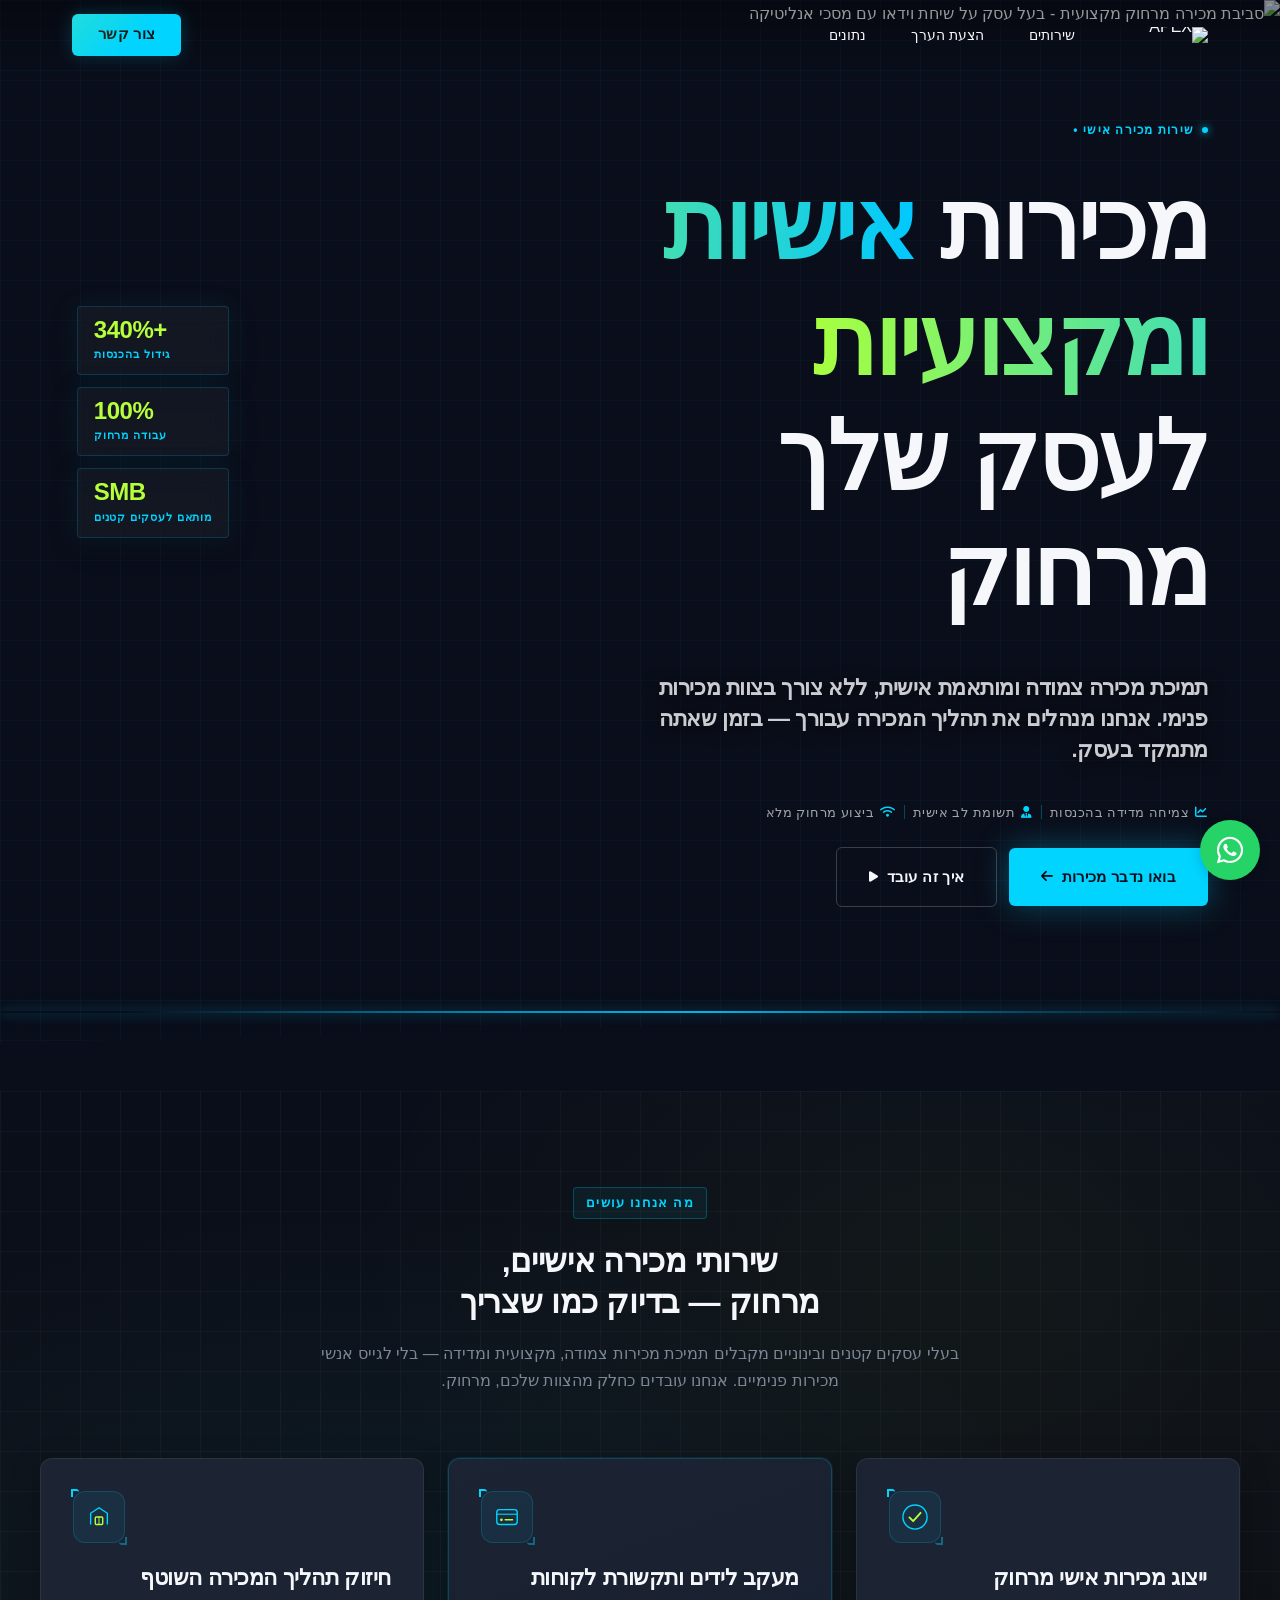
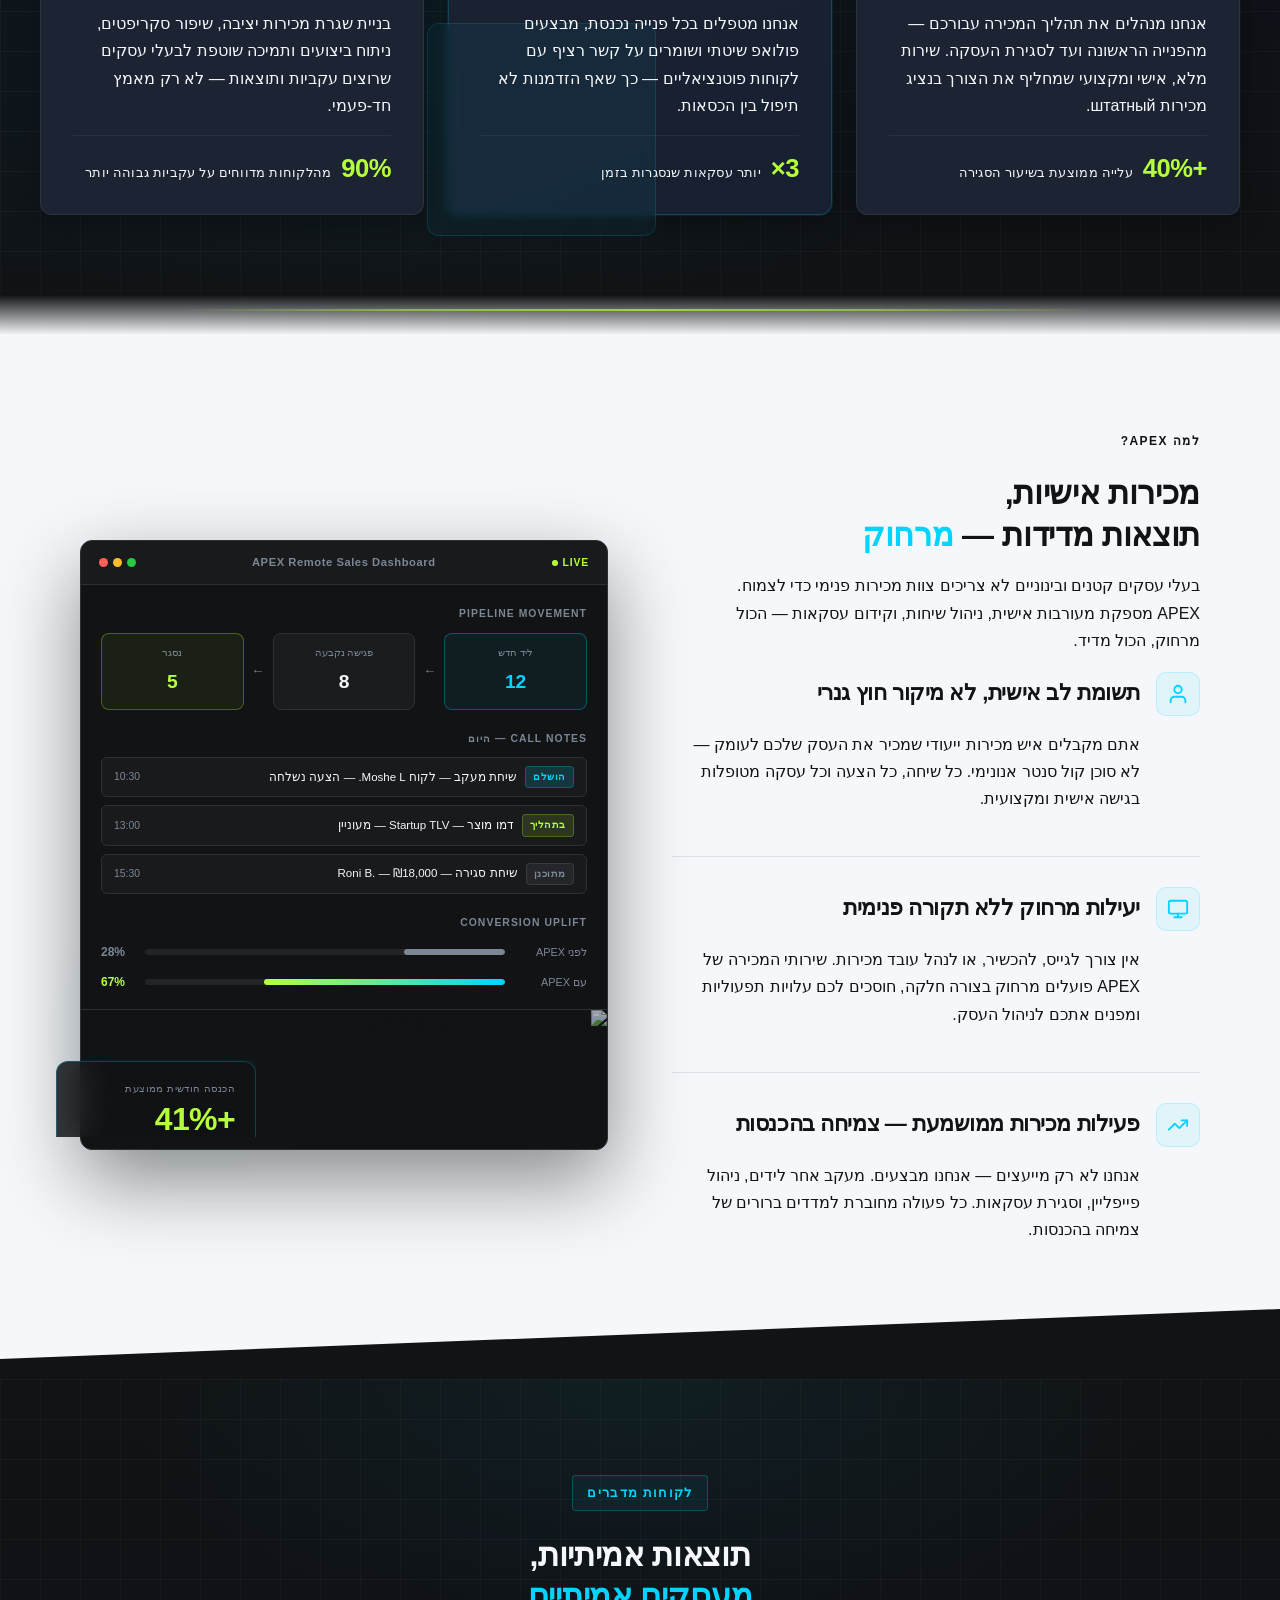
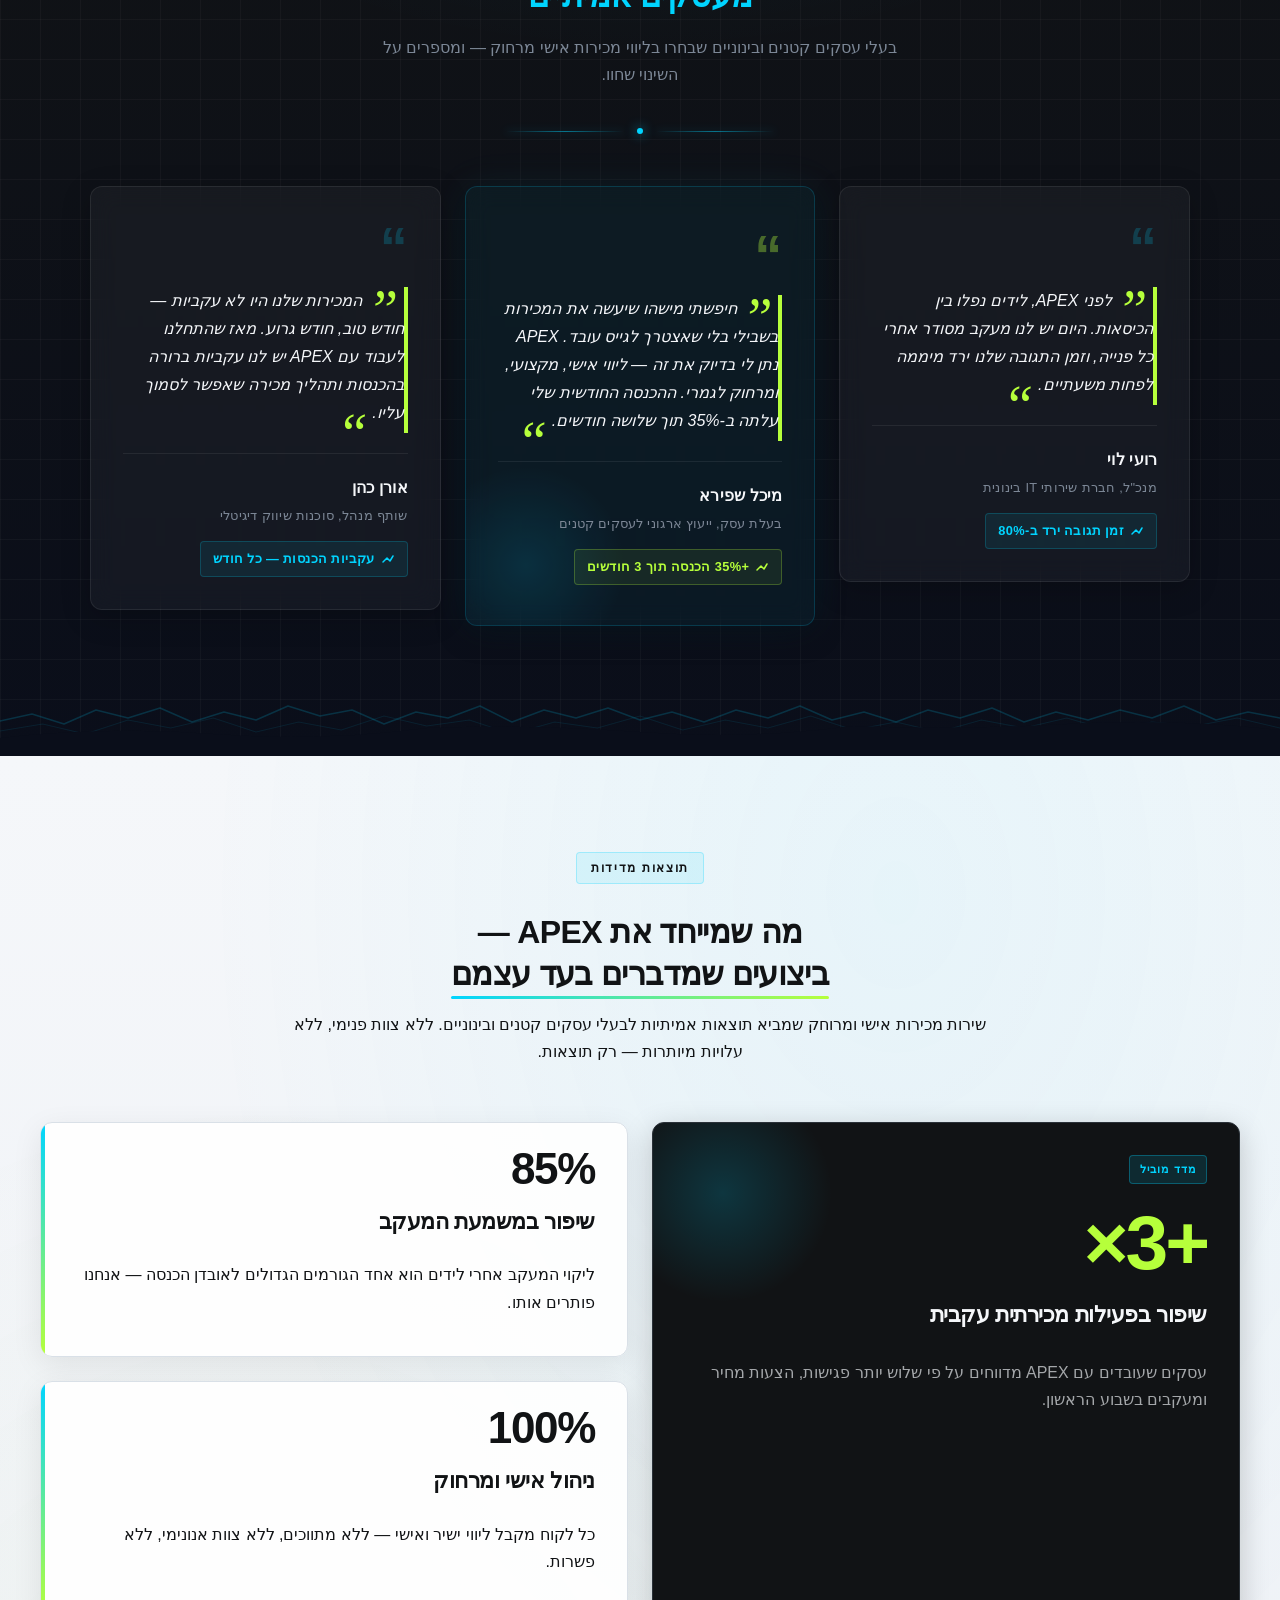
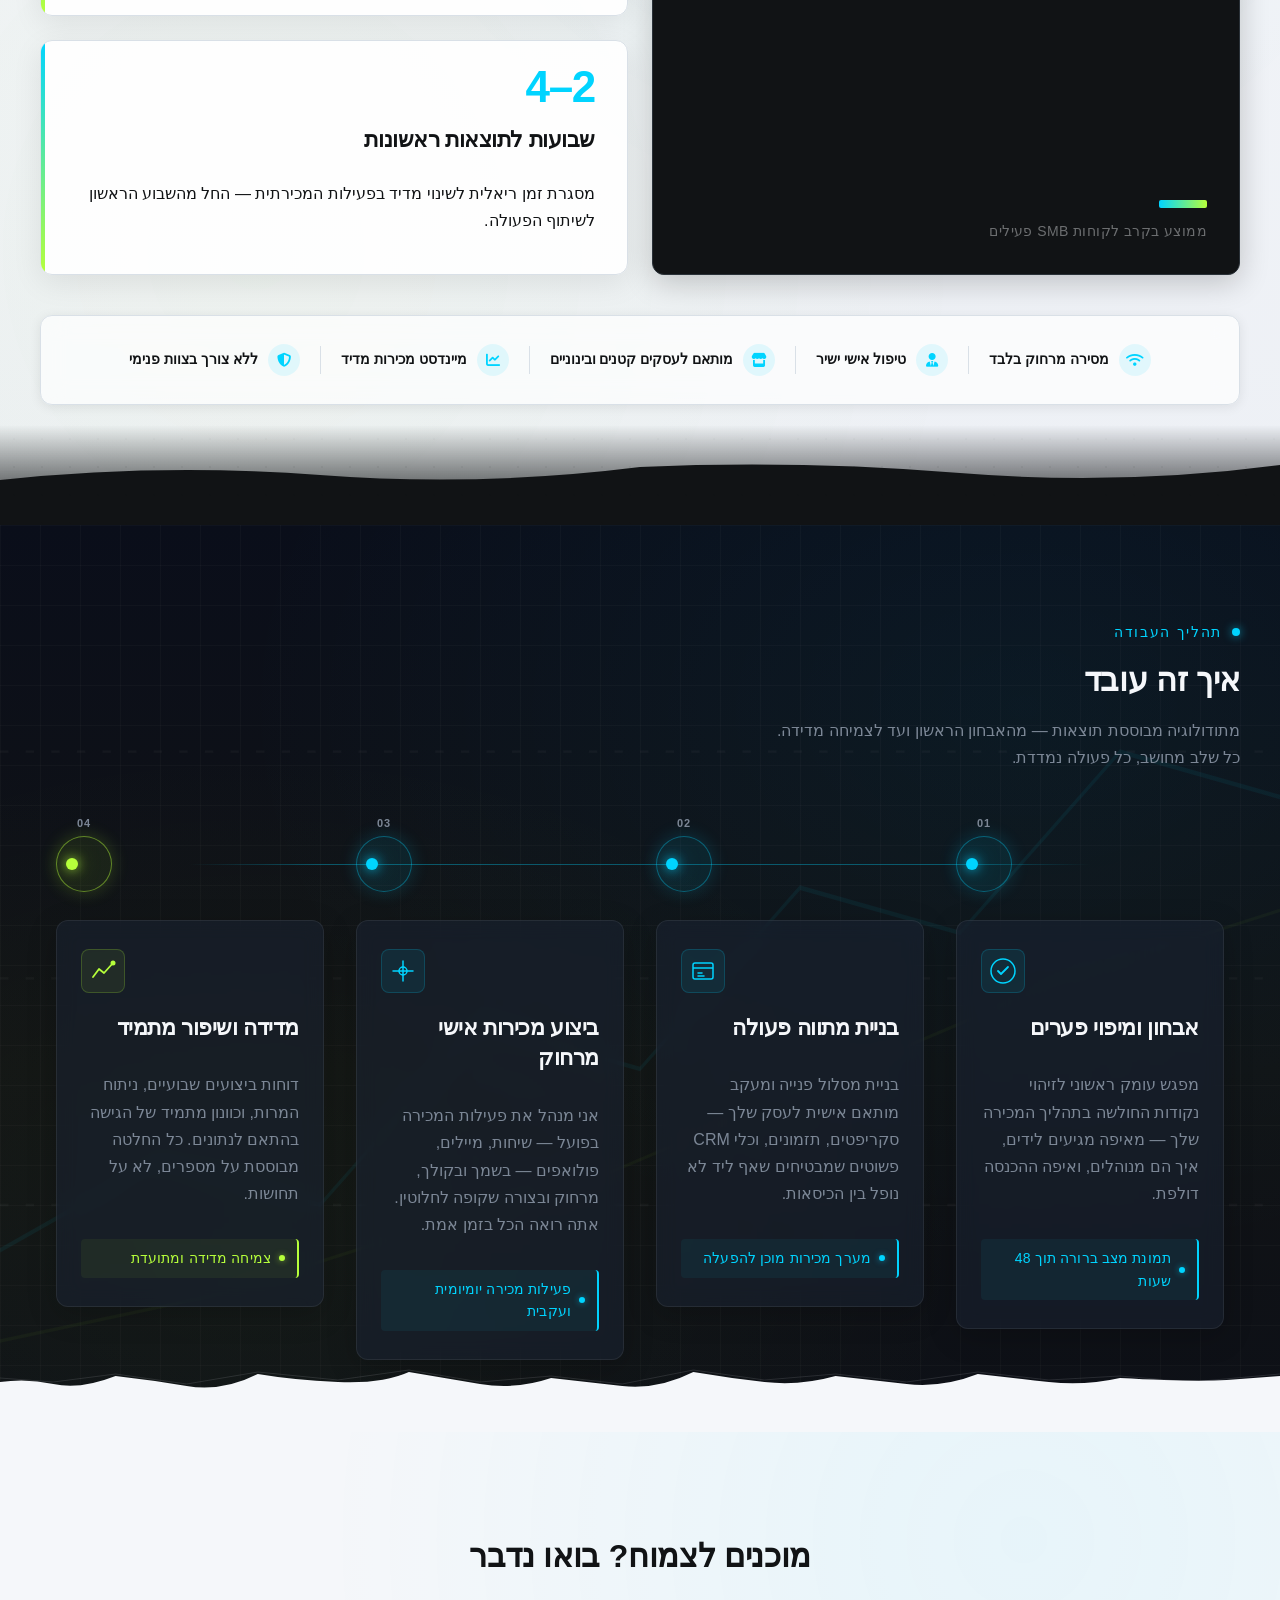
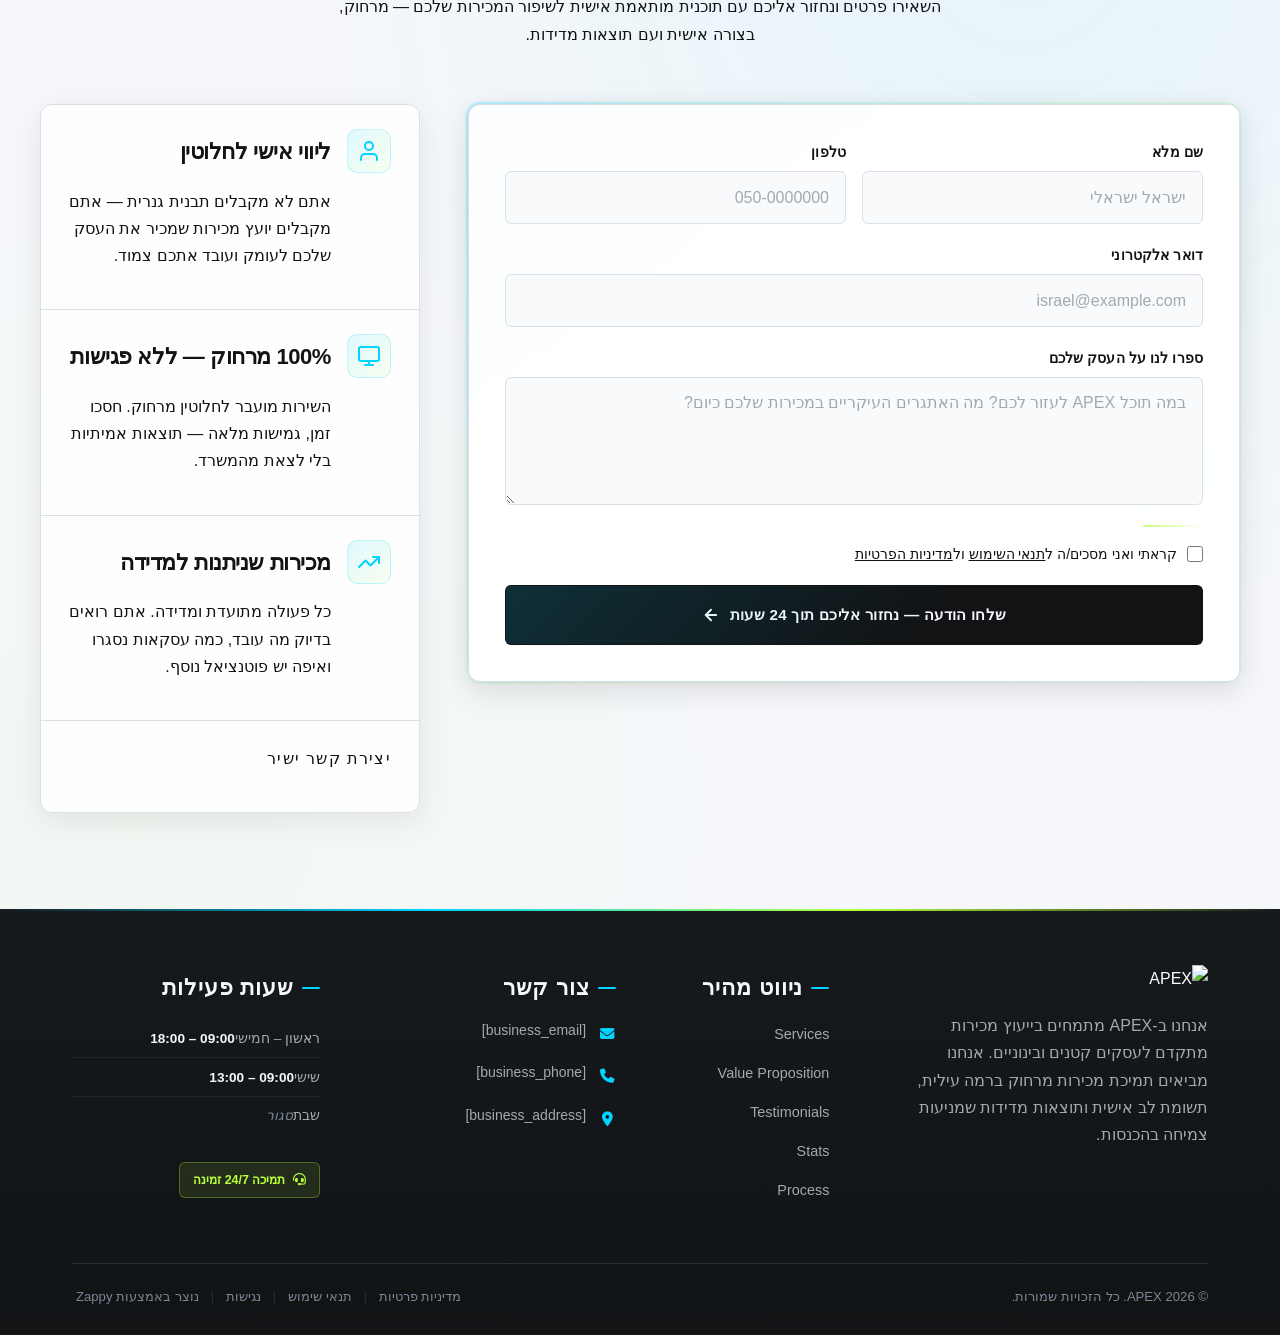
==== commit 5de8639c: "Background sync: Progressive GitHub Sync" ====
--- a/index.html
+++ b/index.html
@@ -362,7 +362,7 @@
   <div class="nav-container">
     <div class="nav-right-group"><div class="nav-brand">
       <a href="/" class="logo-link"><img class="logo" src="/assets/site-----image-1.webp" alt="APEX"></a>
-    </div><ul class="nav-menu" id="navMenu"><li><a href="#services">שירותים</a></li><li><a href="#value-proposition">הצעת הערך</a></li><li><a href="#stats">נתונים</a></li><li><a href="#process">תהליך</a></li></ul></div>
+    </div><ul class="nav-menu" id="navMenu"><li><a href="#services">שירותים</a></li><li><a href="#value-proposition">הצעת הערך</a></li><li><a href="#stats">נתונים</a></li></ul></div>
 
     
 
@@ -846,10 +846,10 @@
 
       <div class="index-hero-eyebrow">
         <span class="index-hero-eyebrow-dot" aria-hidden="true"></span>
-        <span style="">שירות מכירה אישי •&nbsp;</span>
+        <span >שירות מכירה אישי •&nbsp;</span>
       </div>
 
-      <h1 class="index-hero-h1" style="">
+      <h1 class="index-hero-h1" >
         מכירות <span class="index-hero-accent-text" style="color: rgb(17, 19, 21) !important;">אישיות ומקצועיות</span><br>
         לעסק שלך מרחוק
       </h1>
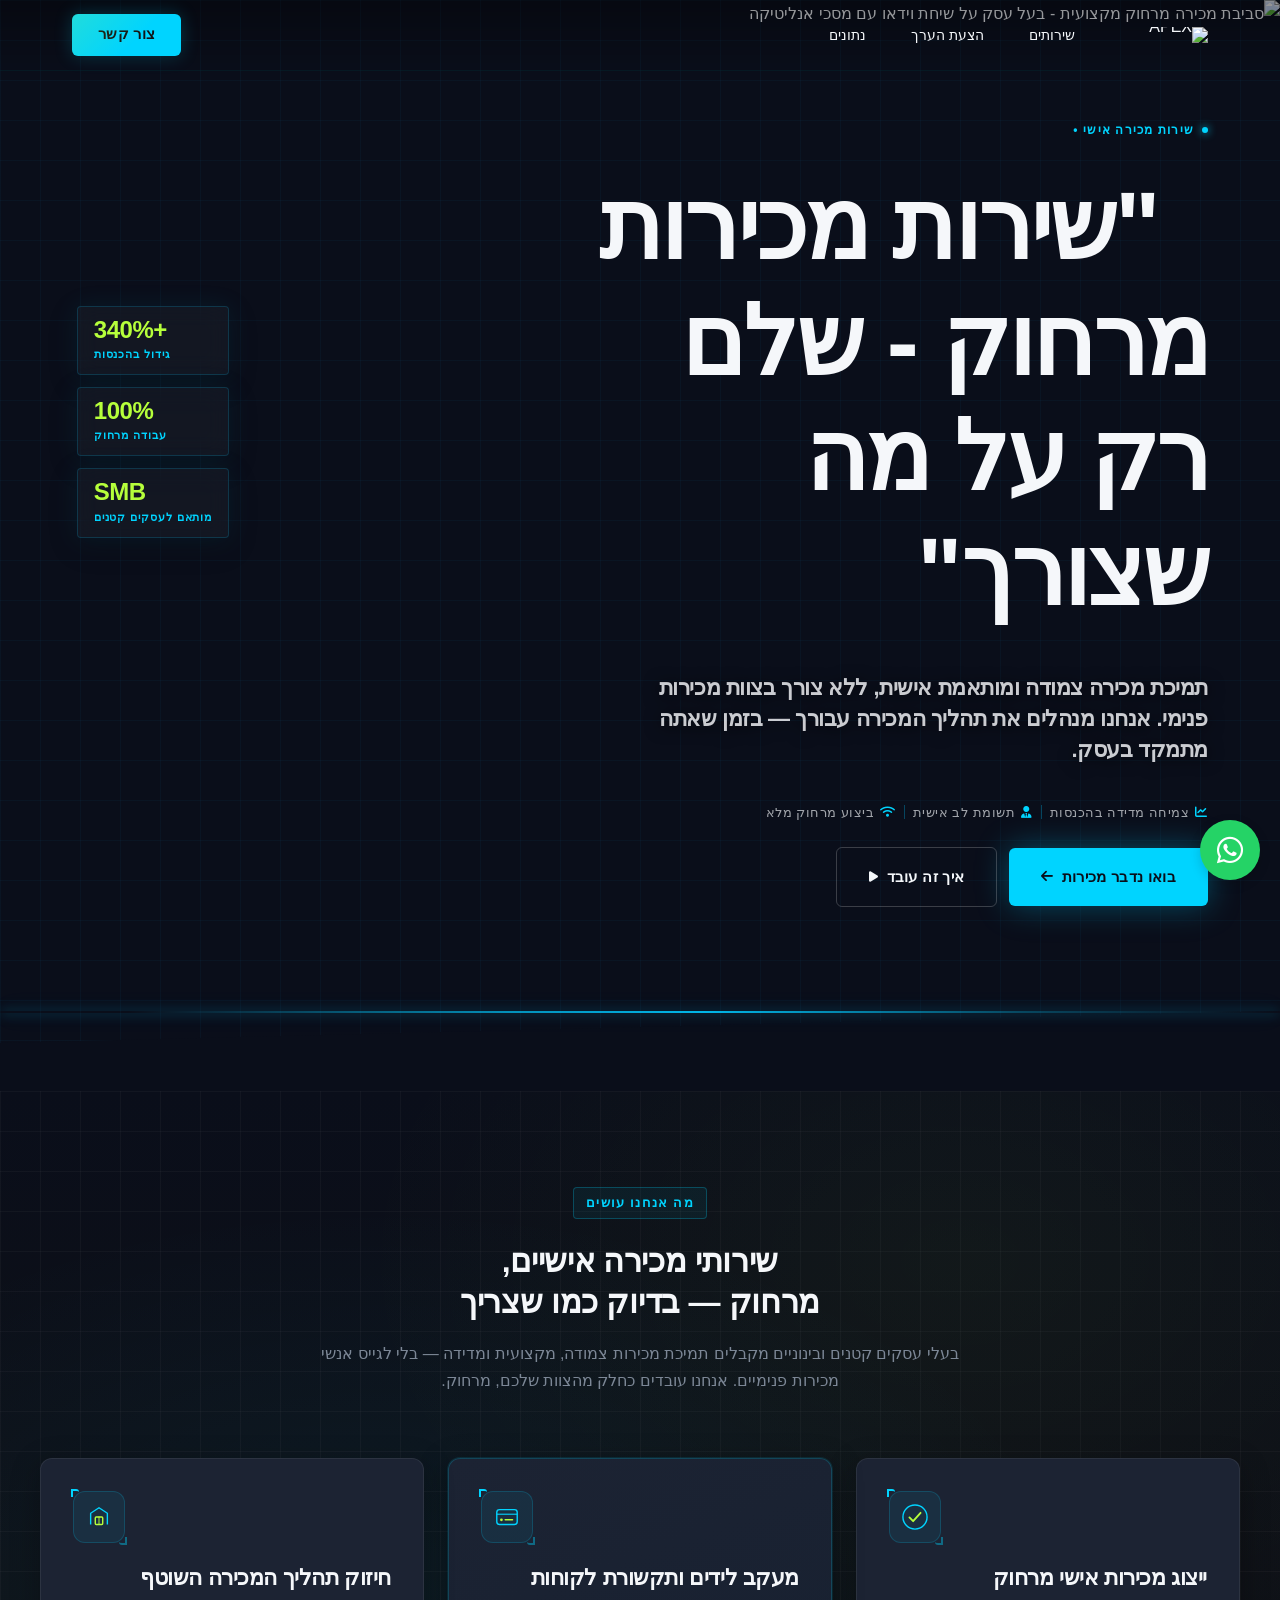
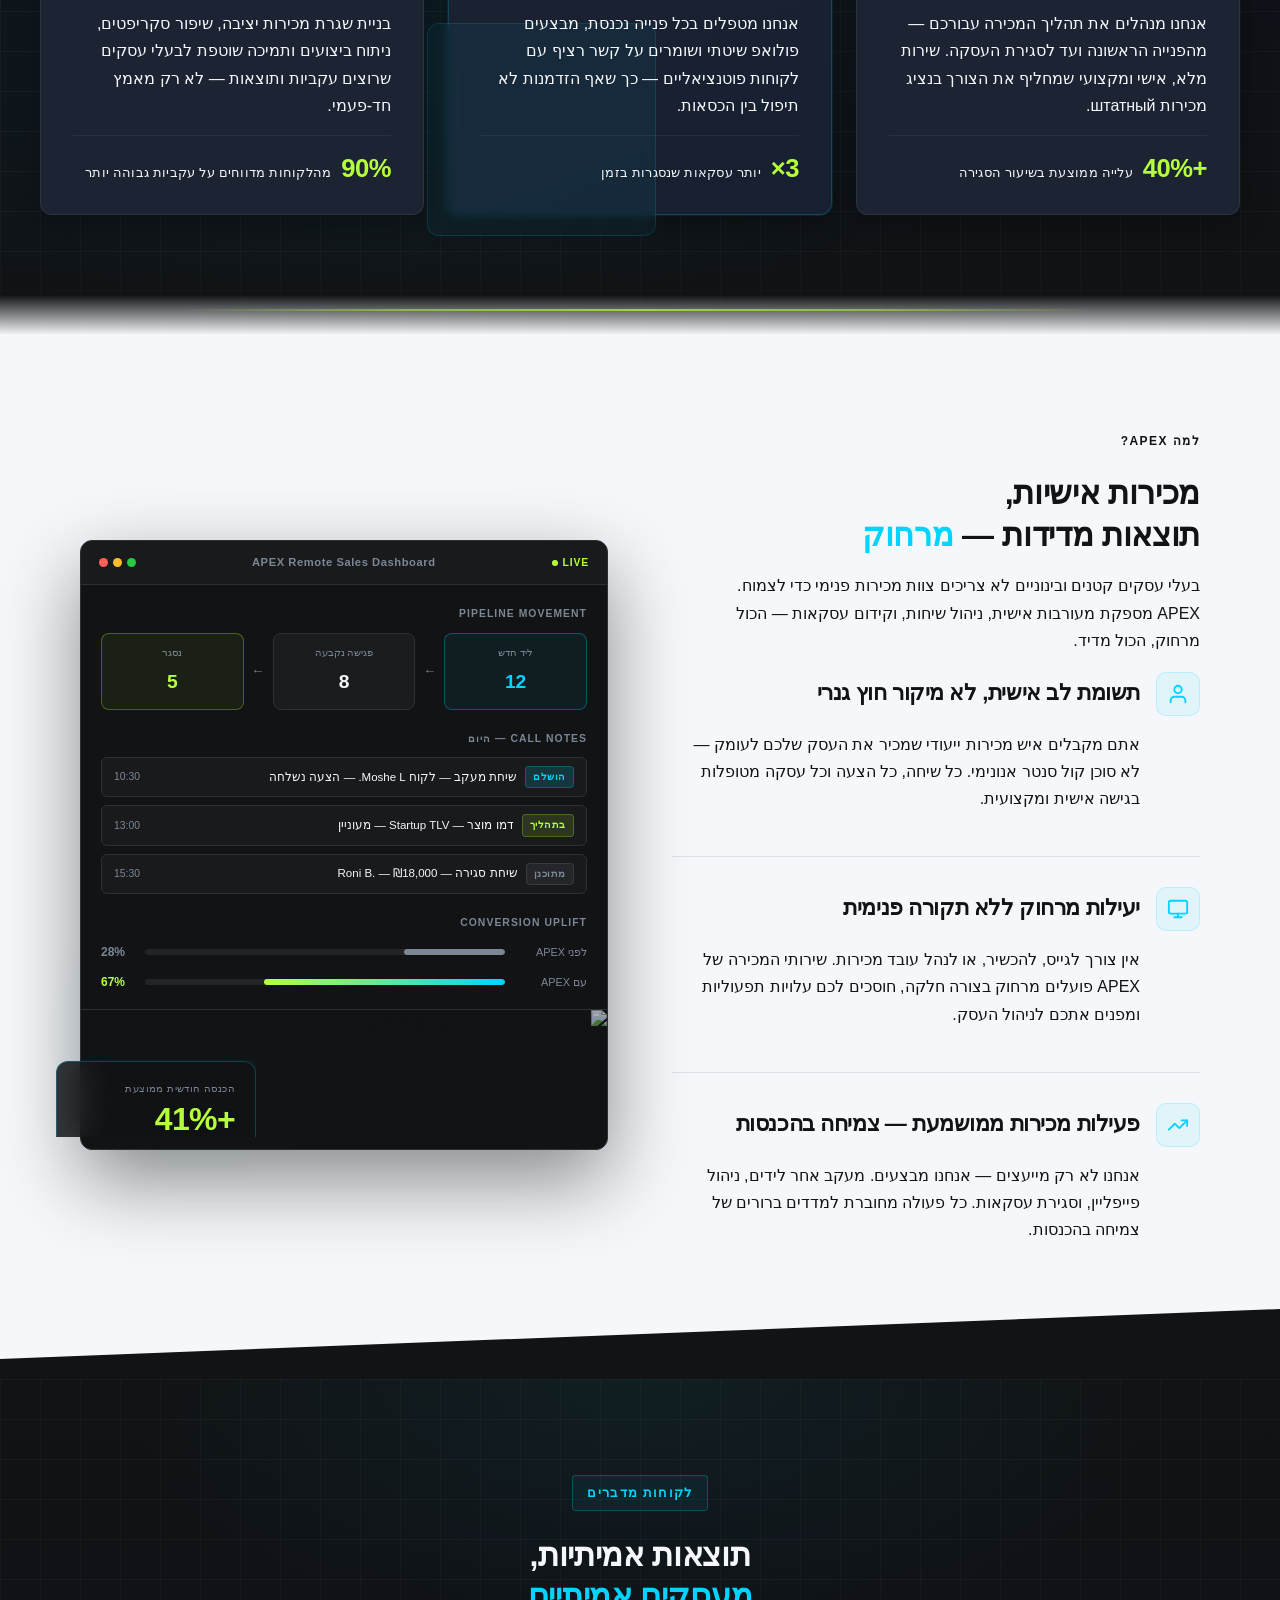
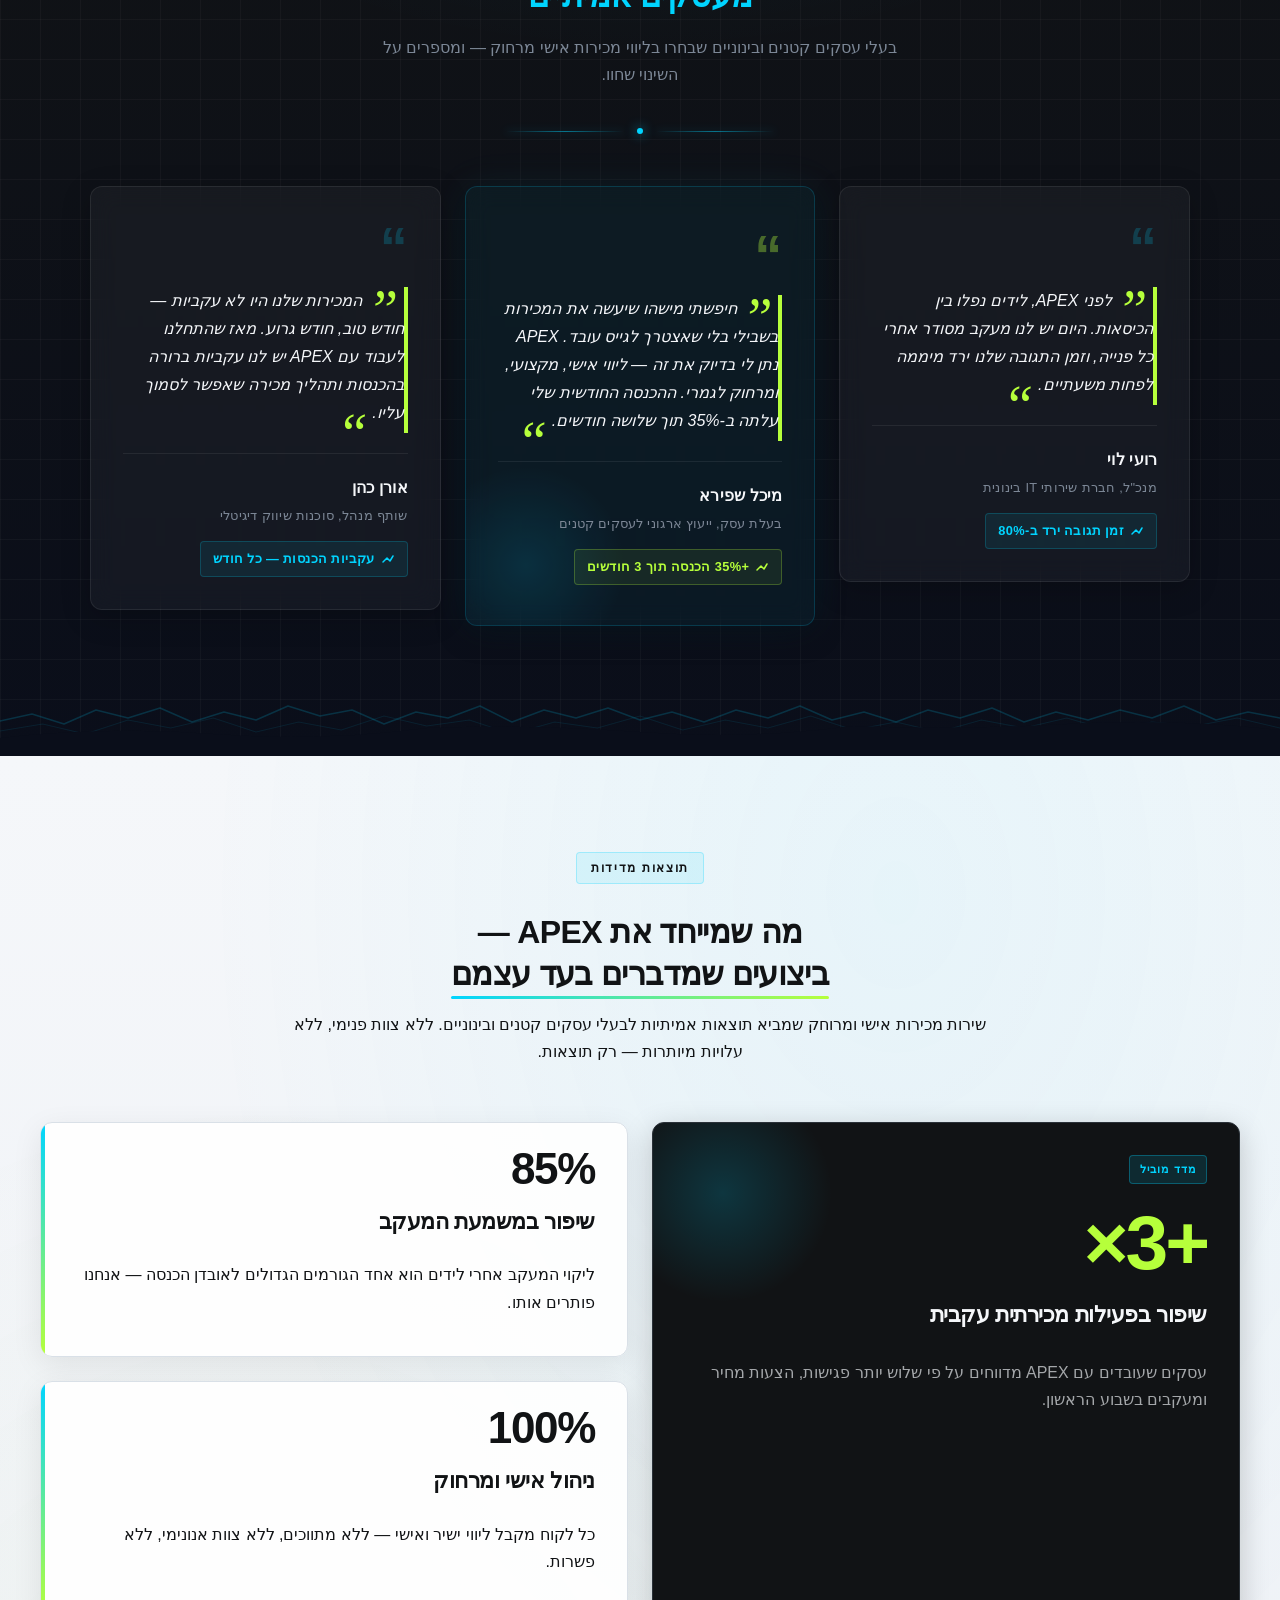
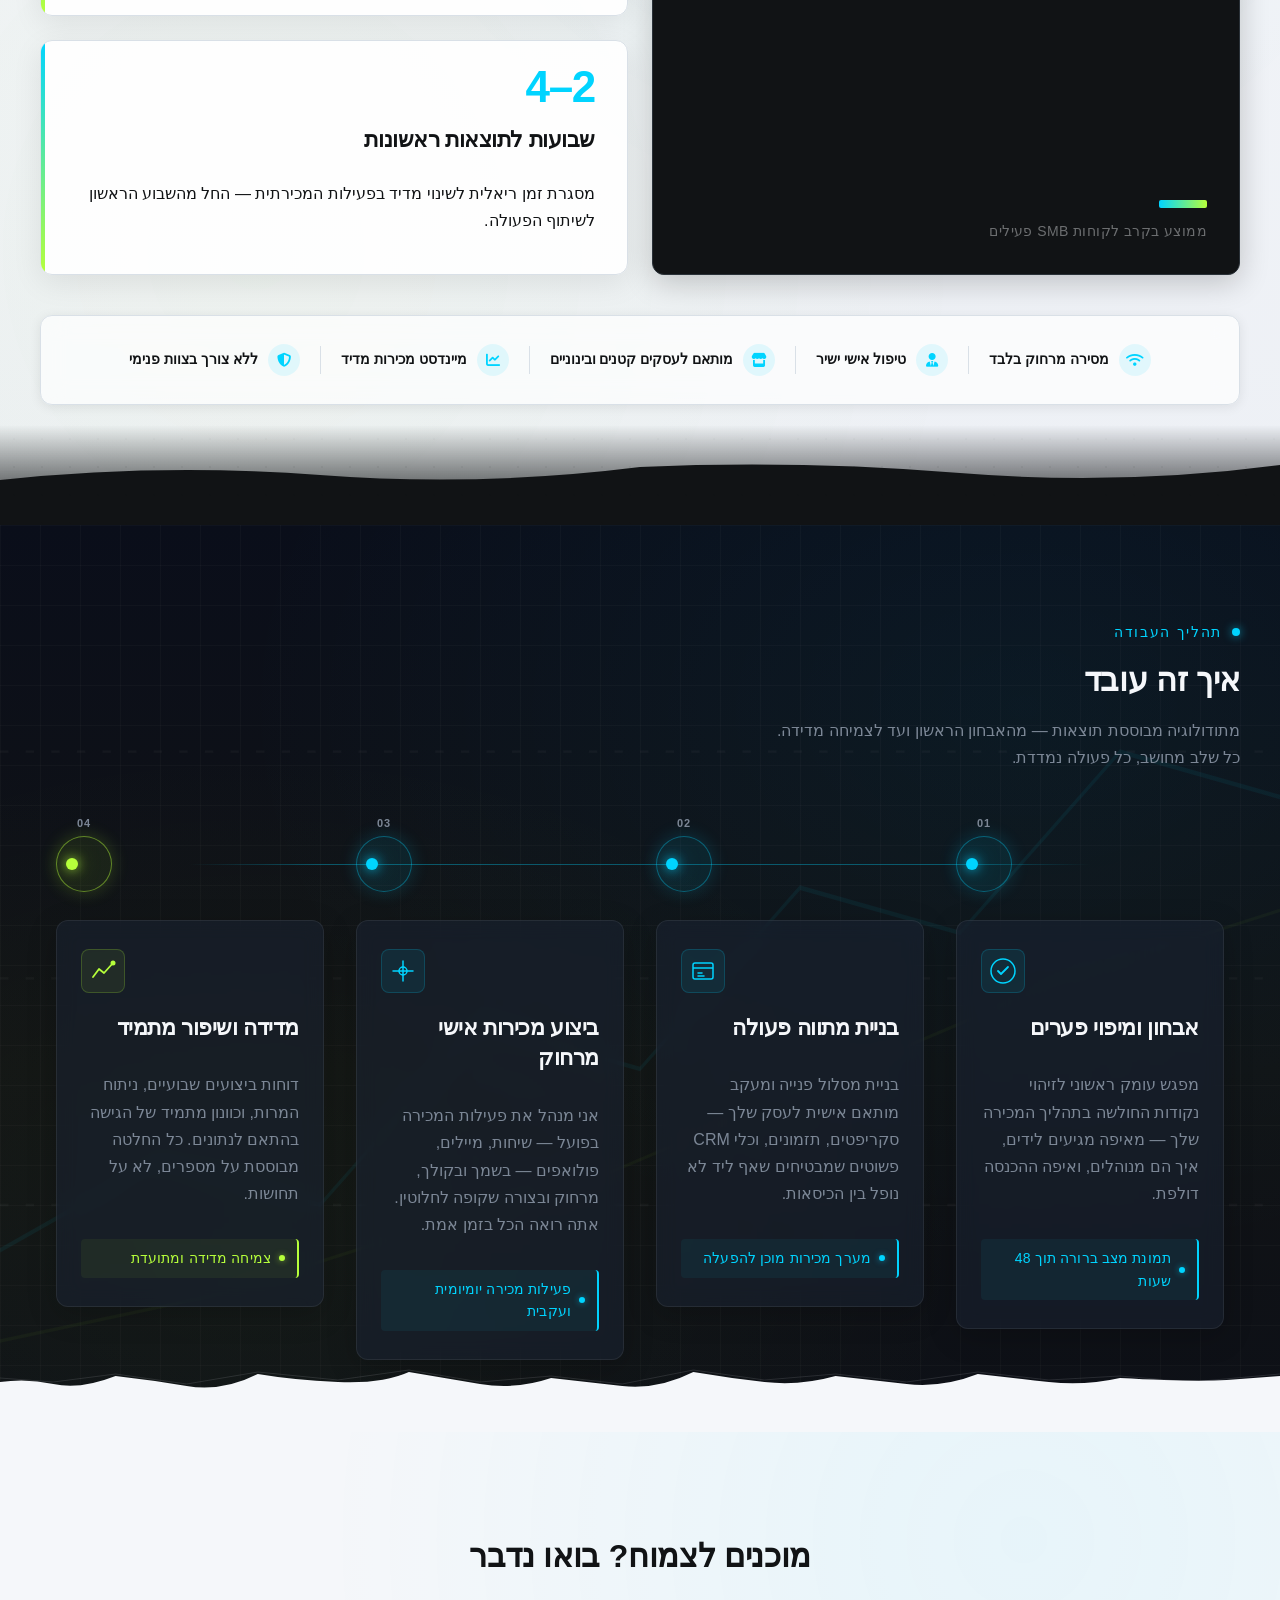
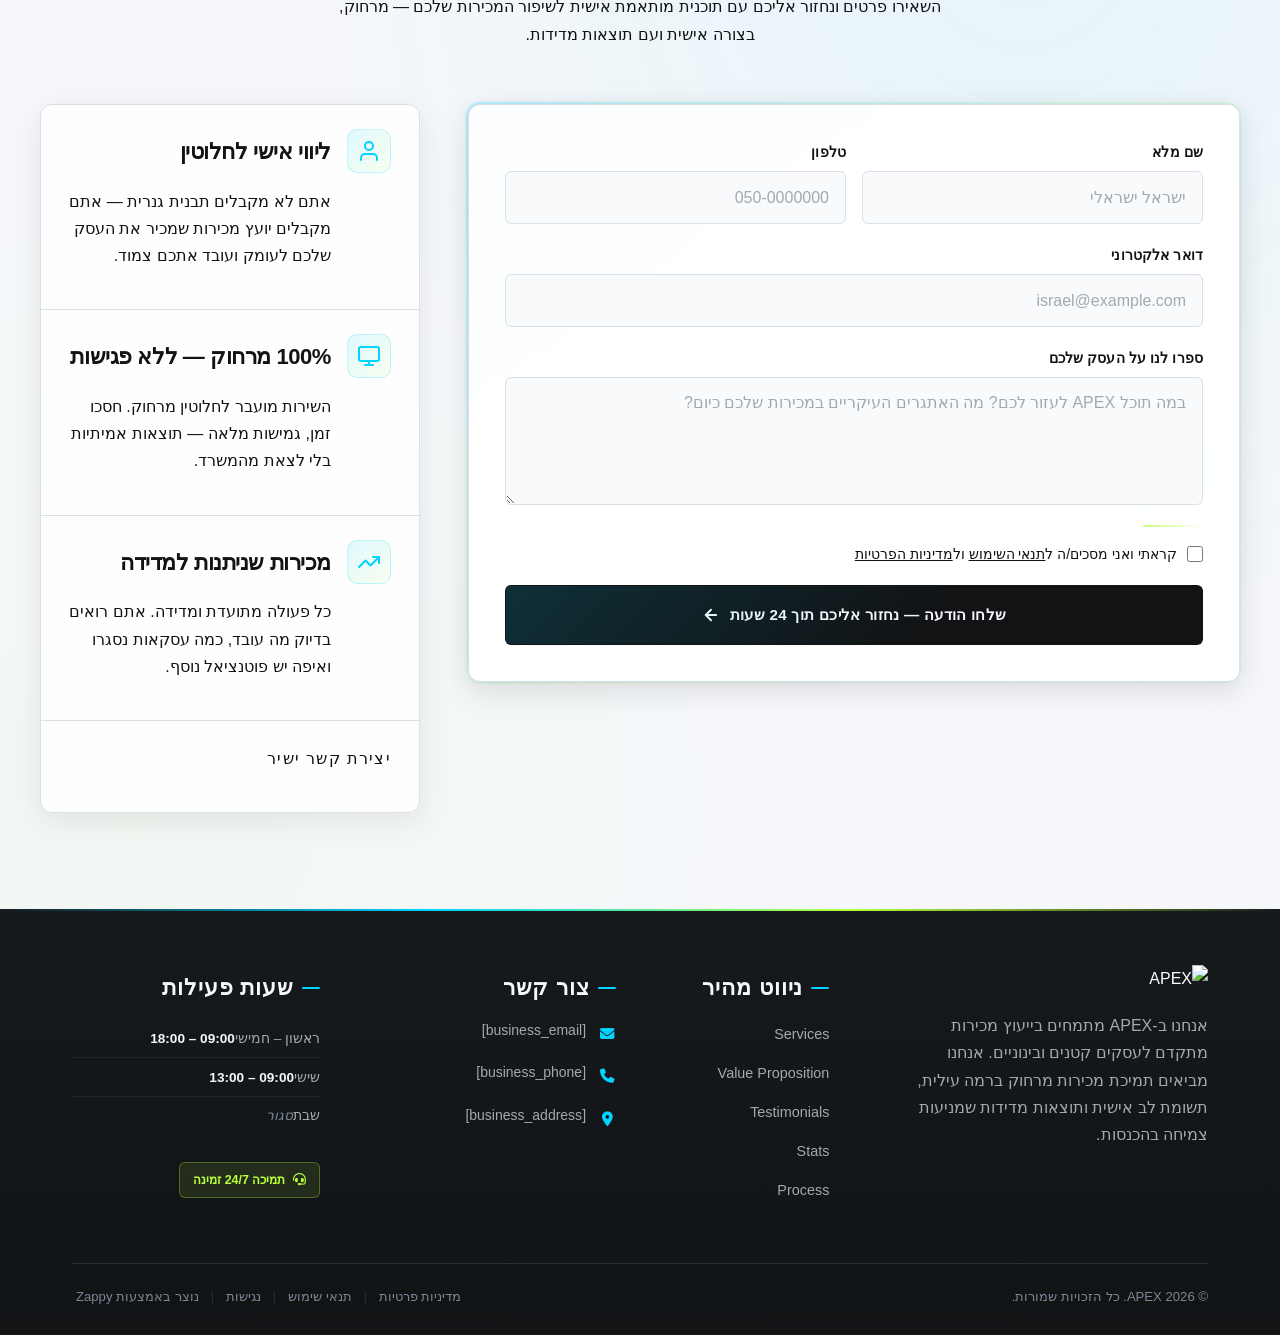
==== commit 34179f9c: "Incremental sync: 1 page(s) — update_text" ====
--- a/index.html
+++ b/index.html
@@ -366,9 +366,7 @@
 
     
 
-    <div class="nav-cta-container">
-      <a href="#contact" class="nav-cta-btn">צור קשר</a>
-    </div>
+    <div class="nav-cta-container"><li class="nav-cta-item"><a href="#contact" class="nav-cta-btn">צור קשר</a></li></div>
   </div>
 </nav>
 <script>
@@ -846,15 +844,12 @@
 
       <div class="index-hero-eyebrow">
         <span class="index-hero-eyebrow-dot" aria-hidden="true"></span>
-        <span >שירות מכירה אישי •&nbsp;</span>
+        <span style="">שירות מכירה אישי •&nbsp;</span>
       </div>
 
-      <h1 class="index-hero-h1" >
-        מכירות <span class="index-hero-accent-text" style="color: rgb(17, 19, 21) !important;">אישיות ומקצועיות</span><br>
-        לעסק שלך מרחוק
-      </h1>
-
-      <h3 class="index-hero-subtitle">
+      <h1 class="index-hero-h1" style="">&nbsp; "שירות מכירות מרחוק - שלם רק על מה שצורך"&nbsp; &nbsp;&nbsp;</h1>
+
+      <h3 class="index-hero-subtitle" style="">
         תמיכת מכירה צמודה ומותאמת אישית, ללא צורך בצוות מכירות פנימי.
         אנחנו מנהלים את תהליך המכירה עבורך — בזמן שאתה מתמקד בעסק.
       </h3>
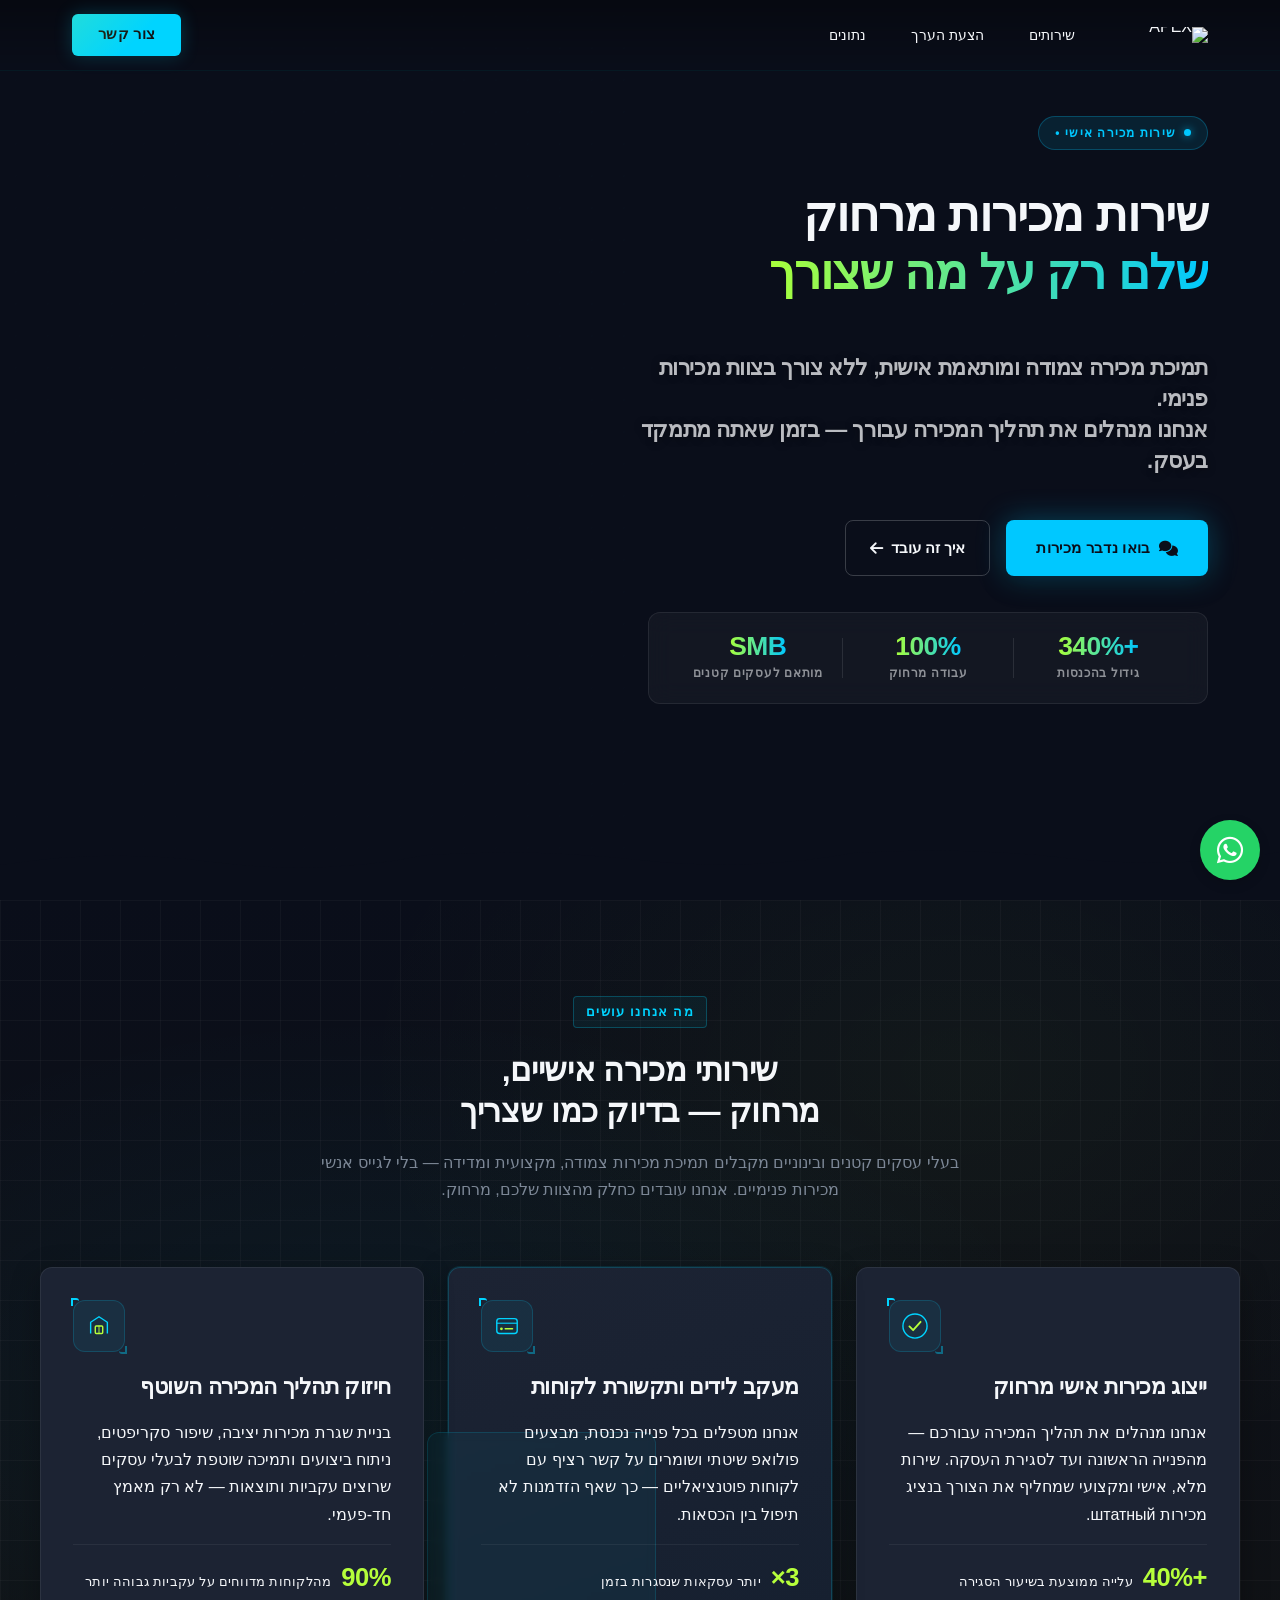
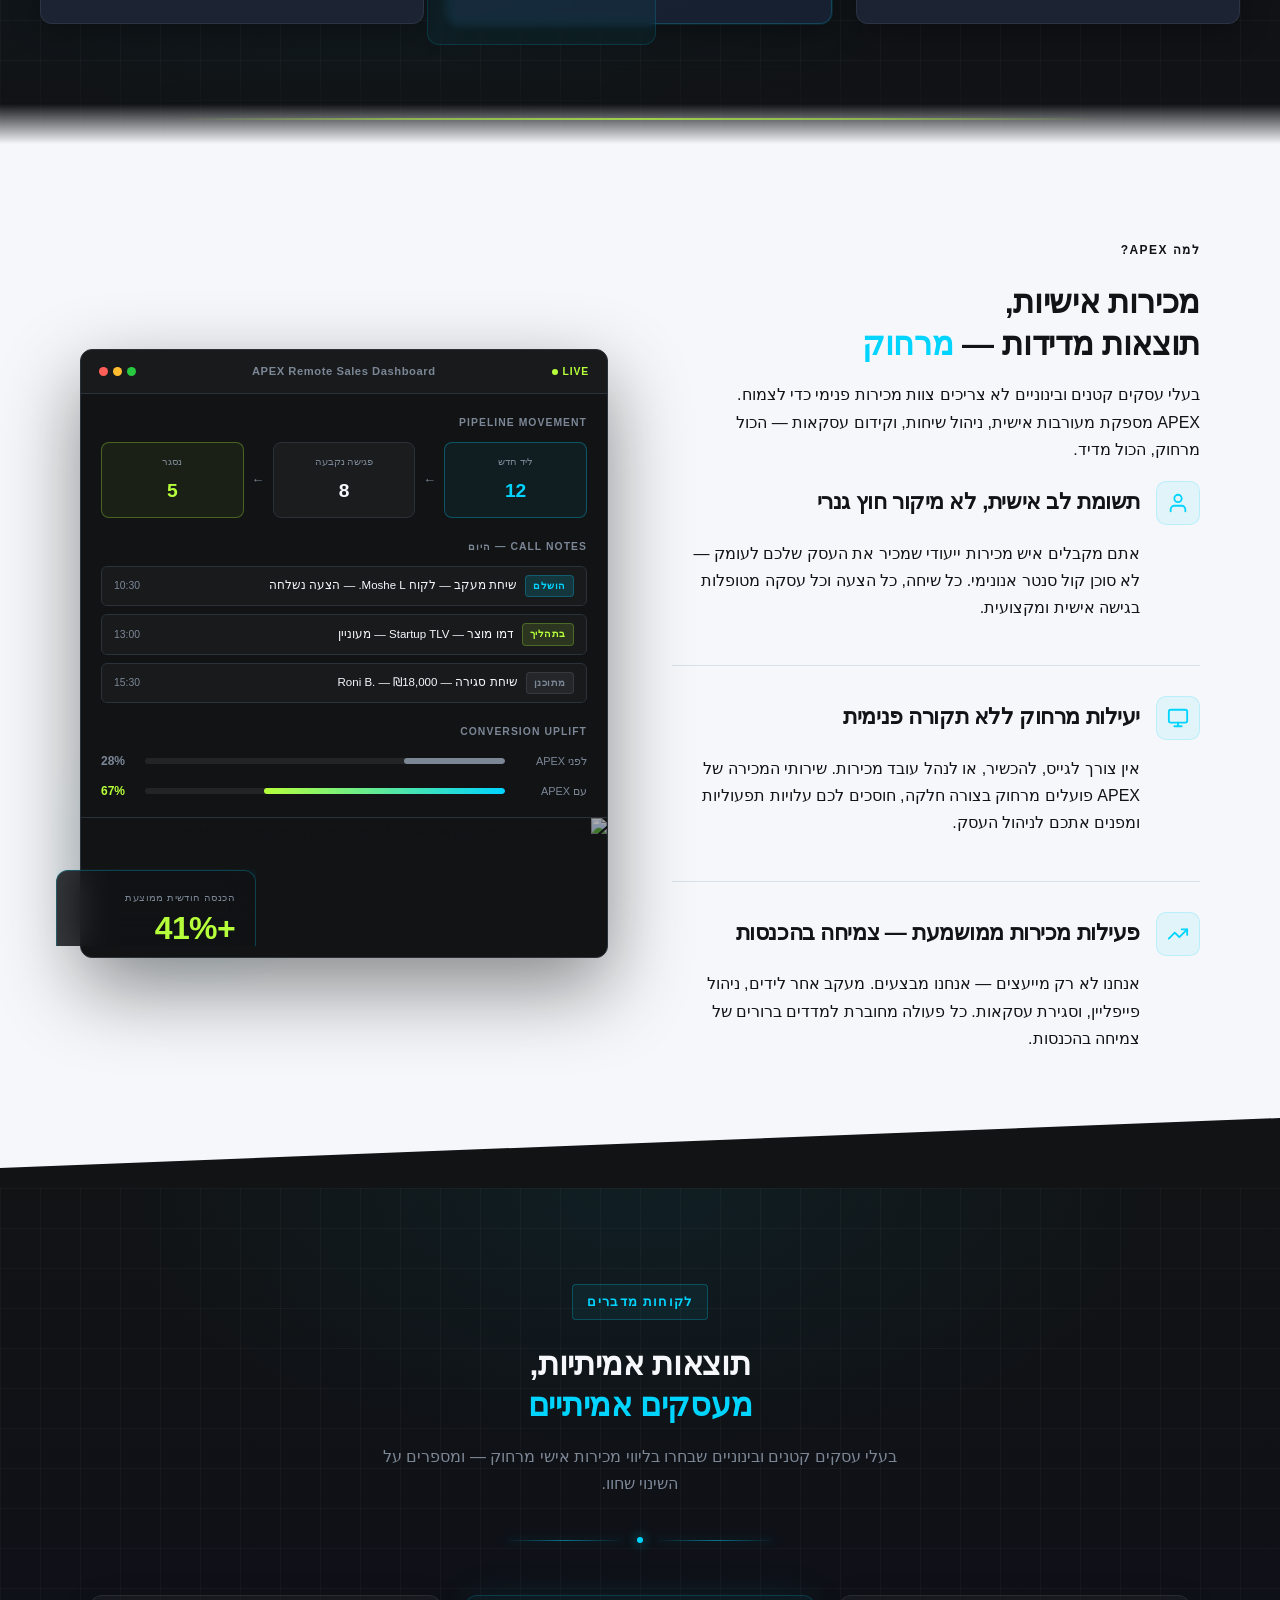
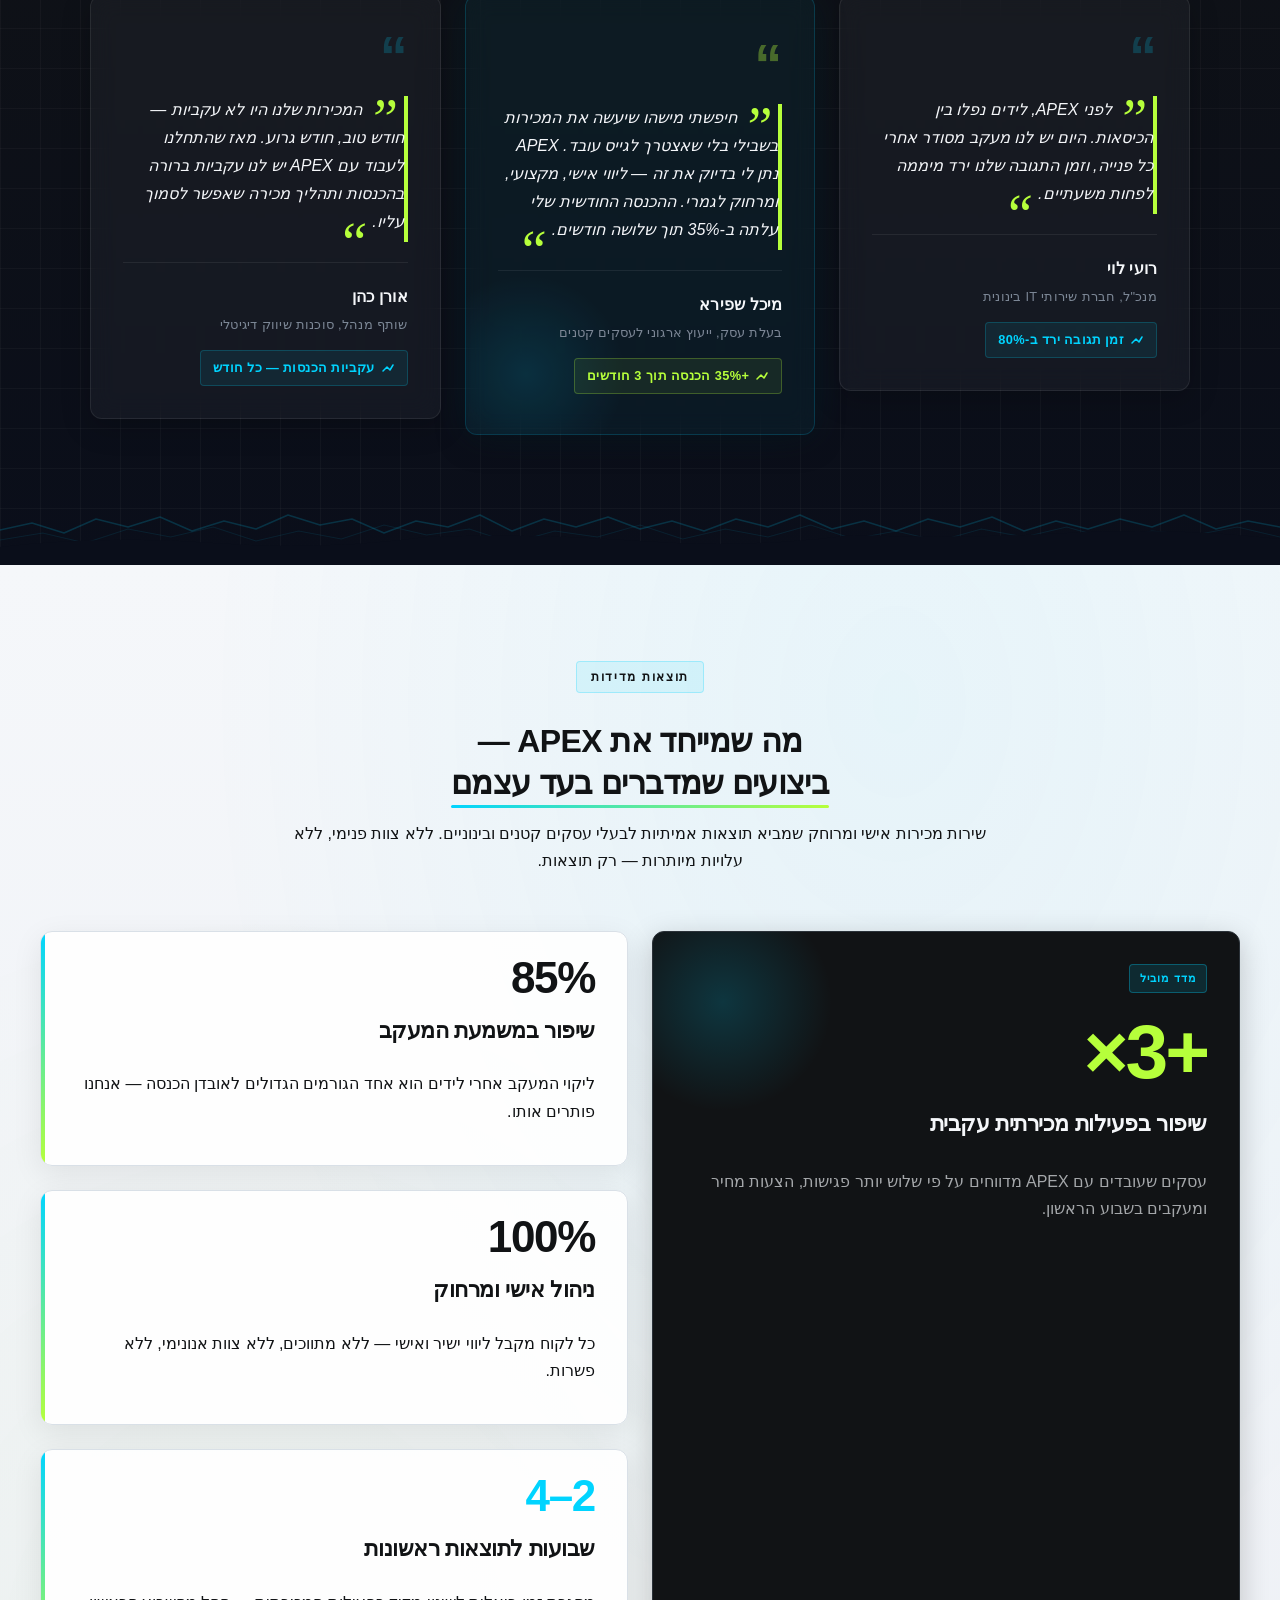
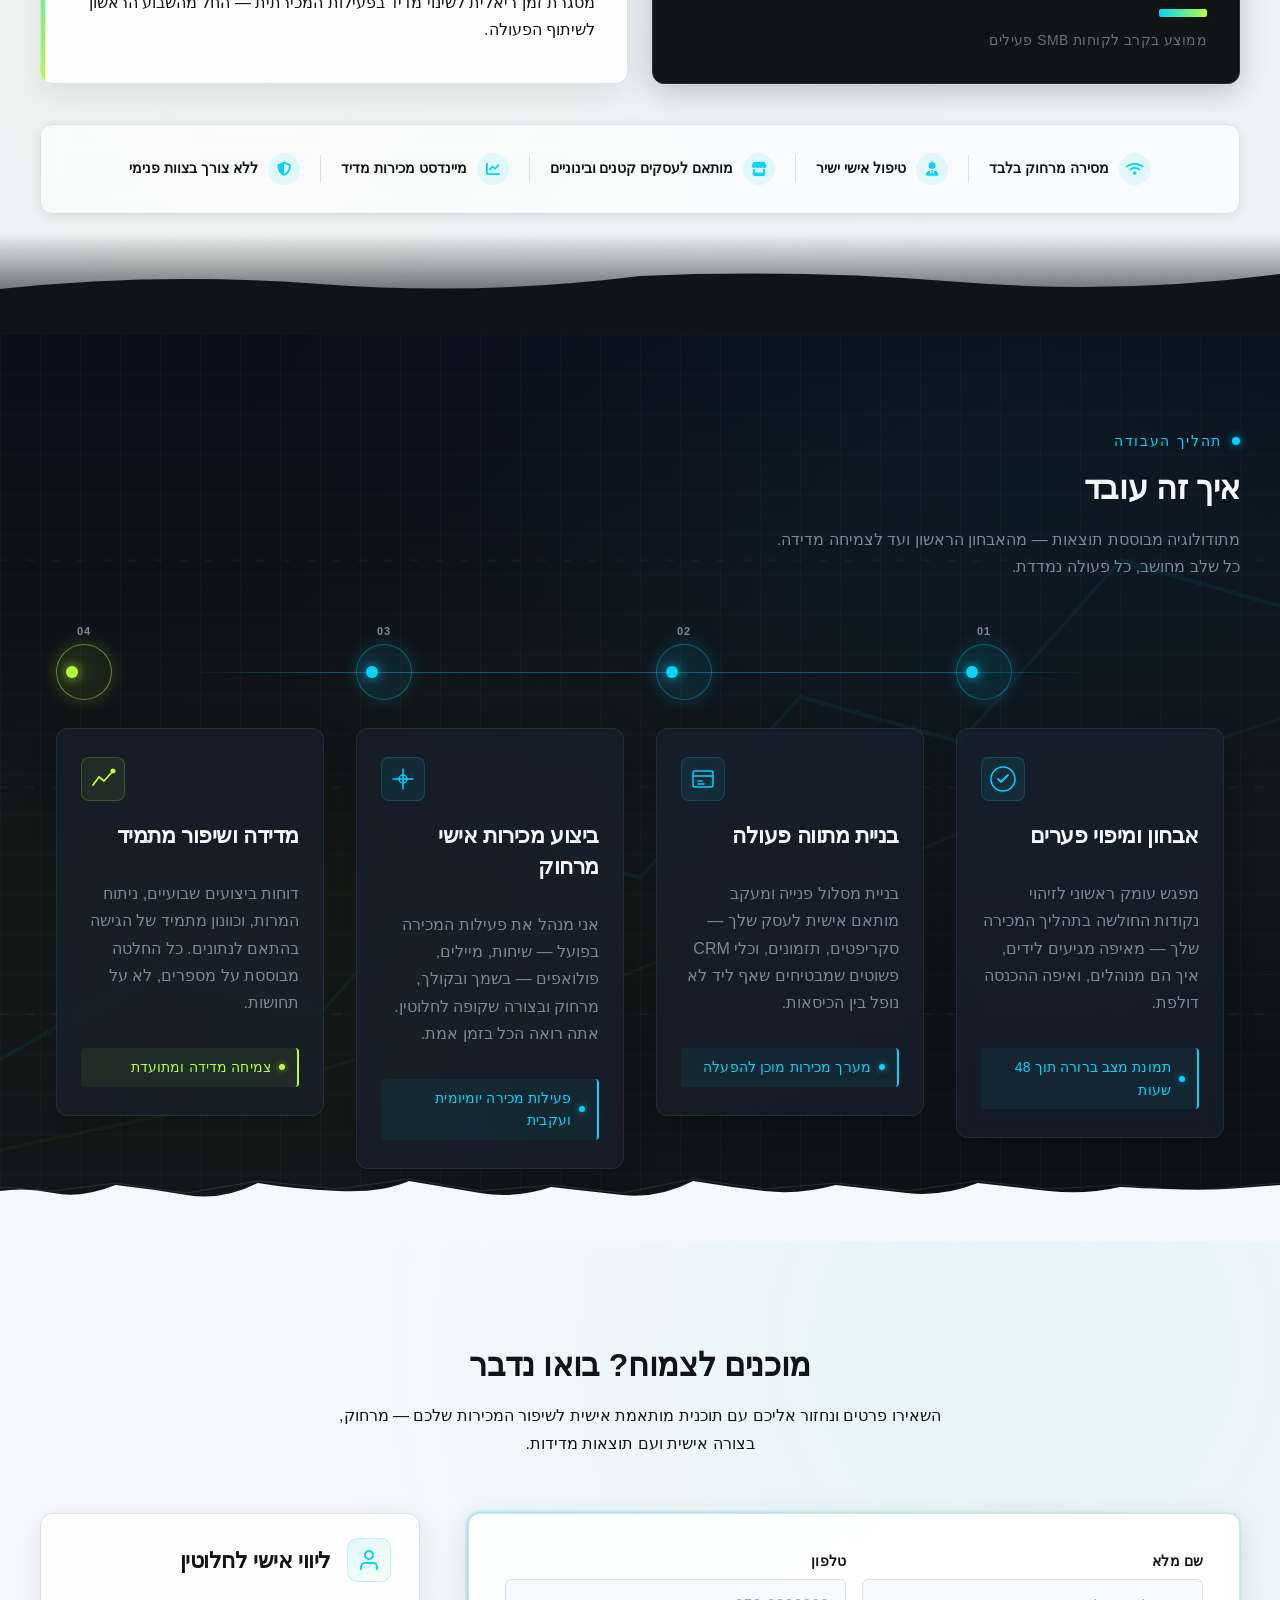
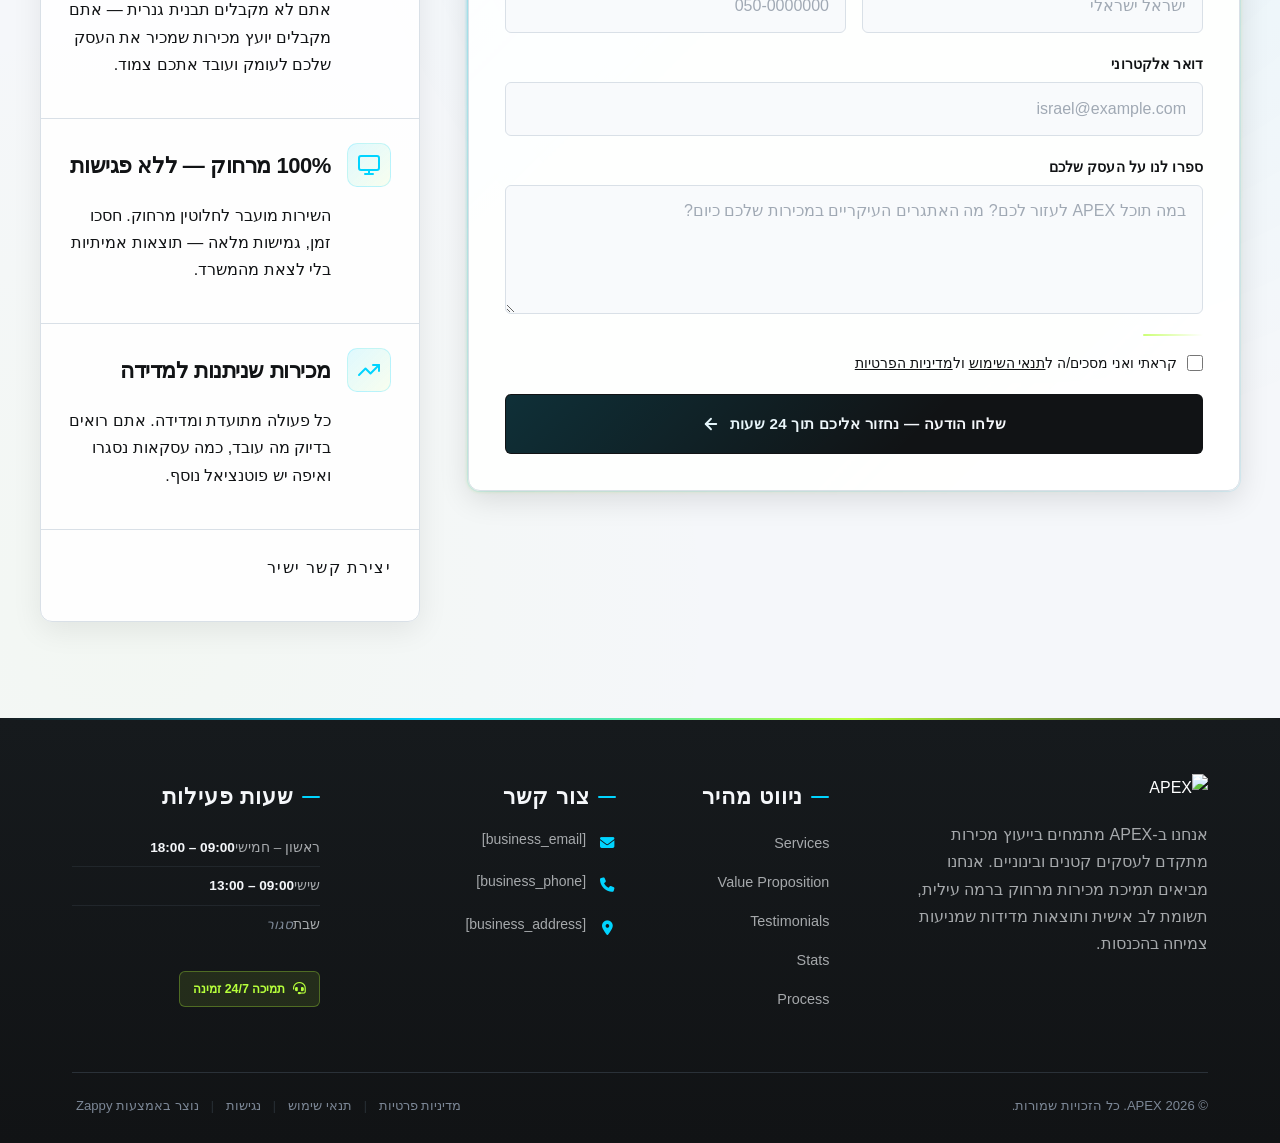
==== commit c23e0730: "Background sync: Progressive GitHub Sync" ====
--- a/index.html
+++ b/index.html
@@ -252,6 +252,350 @@
     <script src="https://cdn.jsdelivr.net/npm/vanilla-cookieconsent@3/dist/cookieconsent.umd.js"></script>
     <!-- Mickidum Accessibility Toolbar -->
     <script src="https://cdn.jsdelivr.net/gh/mickidum/acc_toolbar/acctoolbar/acctoolbar.min.js"></script>
+
+<style data-zappy-section-v2-css="true">
+/* V2 Regenerated Section CSS */
+.index-hero-section {
+  position: relative;
+  width: 100%;
+  min-height: 100vh;
+  display: flex;
+  align-items: center;
+  background-color: #0A0E1A;
+  color: var(--text-light);
+  overflow: visible;
+  padding-bottom: 80px;
+  direction: rtl;
+}
+
+/* ── Background image ── */
+.index-hero-section .index-hero-bg {
+  position: absolute;
+  inset: 0;
+  z-index: 0;
+  background-color: #0A0E1A;
+  background-size: cover;
+  background-position: center;
+  width: 100%;
+  height: 100%;
+}
+
+/* ── Dot grid motif ── */
+.index-hero-section .index-hero-dotgrid {
+  position: absolute;
+  inset-inline-end: 0;
+  top: 0;
+  width: 50%;
+  height: 100%;
+  z-index: 1;
+  pointer-events: none;
+  background-image: radial-gradient(rgba(0,200,255,0.05) 1px, transparent 1px);
+  background-size: 32px 32px;
+  background-position: top right;
+}
+
+/* ── Scrim overlay ── */
+.index-hero-section .index-hero-scrim {
+  position: absolute;
+  inset: 0;
+  z-index: 2;
+  pointer-events: none;
+  background-image:
+    linear-gradient(135deg, rgba(10,14,26,0.92) 0%, rgba(10,14,26,0.75) 55%, rgba(10,14,26,0.55) 100%),
+    linear-gradient(180deg, rgba(10,14,26,0.3) 0%, rgba(10,14,26,0.85) 100%);
+}
+
+/* ── Container ── */
+.index-hero-section .index-hero-container {
+  position: relative;
+  z-index: 10;
+  width: 100%;
+  max-width: 1200px;
+  margin: 0 auto;
+  padding: 0 32px;
+}
+
+/* ── Inner content ── */
+.index-hero-section .index-hero-inner {
+  max-width: 680px;
+  display: flex;
+  flex-direction: column;
+  align-items: flex-start;
+  gap: 28px;
+  text-align: right;
+}
+
+/* ── Badge ── */
+.index-hero-section .index-hero-badge {
+  display: inline-flex;
+  align-items: center;
+  gap: 8px;
+  background: rgba(0,200,255,0.10);
+  border: 1px solid rgba(0,200,255,0.25);
+  border-radius: 100px;
+  padding: 6px 16px;
+  font-size: 0.75rem;
+  font-weight: 700;
+  letter-spacing: 0.1em;
+  text-transform: uppercase;
+  color: #00C8FF;
+  font-family: 'Space Grotesk', 'Inter Tight', sans-serif;
+}
+
+.index-hero-section .index-hero-badge-dot {
+  display: inline-block;
+  width: 7px;
+  height: 7px;
+  border-radius: 50%;
+  background: #00C8FF;
+  box-shadow: 0 0 8px rgba(0,200,255,0.7);
+  animation: index-hero-pulse 2s ease-in-out infinite;
+}
+
+@keyframes index-hero-pulse {
+  0%, 100% { box-shadow: 0 0 8px rgba(0,200,255,0.7); }
+  50% { box-shadow: 0 0 16px rgba(0,200,255,1); }
+}
+
+/* ── H1 ── */
+.index-hero-section .index-hero-h1 {font-family: 'Space Grotesk', 'Inter Tight', sans-serif;
+  font-size: clamp(2.4rem, 5.5vw, 3.75rem);
+  font-weight: 800;
+  line-height: 1.1;
+  letter-spacing: -0.02em;
+  color: var(--text-light);
+  margin: 0;}
+
+.index-hero-section .index-hero-h1-accent {
+  background: linear-gradient(90deg, #A8FF3B 0%, #00C8FF 100%);
+  -webkit-background-clip: text;
+  -webkit-text-fill-color: transparent;
+  background-clip: text;
+  display: inline;
+}
+
+/* ── Subtitle ── */
+.index-hero-section .index-hero-subtitle {
+  font-family: 'Inter', sans-serif;
+  font-size: clamp(1rem, 2vw, 1.15rem);
+  font-weight: 400;
+  line-height: 1.75;
+  color: rgba(245,247,250,0.75);
+  margin: 0;
+  max-width: 600px;
+  text-shadow: 0 1px 8px rgba(0,0,0,0.4);
+}
+
+.index-hero-section .index-hero-br {
+  display: block;
+}
+
+/* ── CTAs ── */
+.index-hero-section .index-hero-ctas {
+  display: flex;
+  flex-direction: row;
+  align-items: center;
+  gap: 16px;
+  flex-wrap: wrap;
+}
+
+.index-hero-section .index-hero-btn-primary {
+  display: inline-flex;
+  align-items: center;
+  gap: 8px;
+  background: #00C8FF;
+  color: #0A0E1A;
+  padding: 15px 30px;
+  border-radius: 8px;
+  font-family: 'Space Grotesk', 'Inter Tight', sans-serif;
+  font-size: 0.95rem;
+  font-weight: 700;
+  letter-spacing: 0.02em;
+  text-decoration: none;
+  border: none;
+  box-shadow: 0 0 30px rgba(0,200,255,0.3), 0 8px 24px rgba(0,0,0,0.3);
+  transition: all 0.3s cubic-bezier(0.4, 0, 0.2, 1);
+  white-space: nowrap;
+}
+
+.index-hero-section .index-hero-btn-primary:hover {
+  transform: translateY(-3px);
+  box-shadow: 0 0 45px rgba(0,200,255,0.5), 0 12px 32px rgba(0,0,0,0.4);
+  background: #19D4FF;
+}
+
+.index-hero-section .index-hero-btn-ghost {
+  display: inline-flex;
+  align-items: center;
+  gap: 8px;
+  background: transparent;
+  color: var(--text-light);
+  padding: 14px 24px;
+  border-radius: 8px;
+  border: 1px solid rgba(245,247,250,0.2);
+  font-family: 'Space Grotesk', 'Inter Tight', sans-serif;
+  font-size: 0.95rem;
+  font-weight: 600;
+  text-decoration: none;
+  transition: all 0.3s cubic-bezier(0.4, 0, 0.2, 1);
+  white-space: nowrap;
+}
+
+.index-hero-section .index-hero-btn-ghost:hover {
+  border-color: rgba(0,200,255,0.5);
+  color: #00C8FF;
+  transform: translateY(-3px);
+  background: rgba(0,200,255,0.06);
+}
+
+/* ── Metrics ── */
+.index-hero-section .index-hero-metrics {
+  display: flex;
+  flex-direction: row;
+  align-items: center;
+  gap: 0;
+  background: rgba(255,255,255,0.04);
+  backdrop-filter: blur(12px);
+  border: 1px solid rgba(255,255,255,0.08);
+  border-radius: 12px;
+  padding: 20px 28px;
+  margin-top: 8px;
+  width: 100%;
+  max-width: 560px;
+  box-sizing: border-box;
+}
+
+.index-hero-section .index-hero-metric {
+  display: flex;
+  flex-direction: column;
+  align-items: center;
+  gap: 4px;
+  flex: 1;
+  text-align: center;
+}
+
+.index-hero-section .index-hero-metric-num {
+  font-family: 'Space Grotesk', 'Inter Tight', sans-serif;
+  font-size: 1.65rem;
+  font-weight: 800;
+  letter-spacing: -0.02em;
+  line-height: 1;
+  background: linear-gradient(90deg, #A8FF3B 0%, #00C8FF 100%);
+  -webkit-background-clip: text;
+  -webkit-text-fill-color: transparent;
+  background-clip: text;
+}
+
+.index-hero-section .index-hero-metric-label {
+  font-family: 'Inter', sans-serif;
+  font-size: 0.72rem;
+  font-weight: 600;
+  letter-spacing: 0.06em;
+  text-transform: uppercase;
+  color: rgba(245,247,250,0.55);
+  white-space: nowrap;
+}
+
+.index-hero-section .index-hero-metric-divider {
+  width: 1px;
+  height: 40px;
+  background: rgba(255,255,255,0.1);
+  flex-shrink: 0;
+  margin: 0 4px;
+}
+
+/* ── Bottom divider ── */
+.index-hero-section .index-hero-divider-wrapper {
+  position: absolute;
+  bottom: 0;
+  left: 0;
+  width: 100%;
+  height: 80px;
+  pointer-events: none;
+  z-index: 5;
+}
+
+.index-hero-section .index-hero-divider-wrapper svg {
+  display: block;
+  width: 100%;
+  height: 100%;
+}
+
+/* ── MOBILE ── */
+@media (max-width: 768px) {
+  .index-hero-section {
+    min-height: 100svh;
+    padding-top: 100px;
+    padding-bottom: 80px;
+    align-items: flex-start;
+  }
+
+  .index-hero-section .index-hero-container {
+    padding: 0 16px;
+  }
+
+  .index-hero-section .index-hero-inner {
+    gap: 20px;
+    max-width: 100%;
+  }
+
+  .index-hero-section .index-hero-h1 {
+    font-size: 2.1rem;
+  }
+
+  .index-hero-section .index-hero-subtitle {
+    font-size: 0.95rem;
+  }
+
+  .index-hero-section .index-hero-br {
+    display: none;
+  }
+
+  .index-hero-section .index-hero-ctas {
+    flex-direction: column;
+    align-items: stretch;
+    width: 100%;
+  }
+
+  .index-hero-section .index-hero-btn-primary,
+  .index-hero-section .index-hero-btn-ghost {
+    justify-content: center;
+    width: 100%;
+  }
+
+  .index-hero-section .index-hero-metrics {
+    padding: 14px 12px;
+    gap: 0;
+    max-width: 100%;
+  }
+
+  .index-hero-section .index-hero-metric-num {
+    font-size: 1.25rem;
+  }
+
+  .index-hero-section .index-hero-metric-label {
+    font-size: 0.62rem;
+    white-space: normal;
+    text-align: center;
+  }
+
+  .index-hero-section .index-hero-dotgrid {
+    width: 100%;
+    opacity: 0.5;
+  }
+}
+/* ZAPPY_POSTGEN_GUARD_HERO_FONT_CAP:index-hero */
+.hero h1, .hero-section h1, [class*="hero-"] h1, [class~="hero"] h1, .hero .hero-title, .hero-title { font-size: 48px !important; line-height: 1.2 !important; }
+@media (max-width: 1024px) {
+  .hero h1, .hero-section h1, [class*="hero-"] h1, [class~="hero"] h1, .hero .hero-title, .hero-title { font-size: 36px !important; }
+}
+@media (max-width: 768px) {
+  .hero h1, .hero-section h1, [class*="hero-"] h1, [class~="hero"] h1, .hero .hero-title, .hero-title { font-size: 28px !important; }
+}
+
+/* ZAPPY_POSTGEN_GUARD_HERO_TYPO:בית-hero (index-hero) — stripped 1 jarring hero headline effect(s) */
+
+</style>
     <link rel="stylesheet" href="/styles.css">
 
     <style id="zappy-dropdown-submenu-styles">
@@ -810,89 +1154,71 @@
 </script>
   
   <main id="main">
-    <section data-band-index="0" id="hero" class="index-hero-section" data-layout-spec="בית-hero" dir="rtl" data-hero-type="fullscreen-scrim">
-  <!-- Background Image -->
-  <div class="index-hero-bg">
-    <img loading="eager" fetchpriority="high" data-hero-bg="true" data-placeholder="index-hero-image-1" data-context="Cinematic dark remote sales command center: a focused business owner in a modern home office on a video call with multiple analytics dashboards glowing on screens, city night skyline visible through a floor-to-ceiling window in the background, electric cyan and lime data visualizations, subtle light reflections on glass surfaces, high-stakes professional atmosphere, photorealistic brand film still aesthetic, deep dark tones with electric blue and green accent lighting" width="1440" height="900" src="/assets/site-index-hero-image-1.webp" alt="סביבת מכירה מרחוק מקצועית - בעל עסק על שיחת וידאו עם מסכי אנליטיקה" data-hero-background="true" data-element-type="image" data-element-id="img-1779104756044-n0dd8avls">
-  </div>
-
-  <!-- Scrim Overlay -->
+    <section class="index-hero-section" data-layout-spec="בית-hero" dir="rtl" data-hero-type="fullscreen-scrim" data-zappy-section="true" id="hero">
+  <!-- Background -->
+  <div class="index-hero-bg" style="background-image: url('assets/site-index-hero-image-1.webp'); background-size: cover; background-position: center;"></div>
+
+  <!-- Dot grid motif -->
+  <div class="index-hero-dotgrid" aria-hidden="true"></div>
+
+  <!-- Scrim overlay -->
   <div class="index-hero-scrim" aria-hidden="true"></div>
 
-  <!-- Grid Pattern Overlay -->
-  <div class="index-hero-grid-pattern" aria-hidden="true"></div>
-
-  <!-- KPI Chips (decorative, CSS only) -->
-  <div class="index-hero-kpi-chips" aria-hidden="true">
-    <div class="index-hero-kpi-chip">
-      <span class="index-hero-kpi-value">+340%</span>
-      <span class="index-hero-kpi-label">גידול בהכנסות</span>
-    </div>
-    <div class="index-hero-kpi-chip">
-      <span class="index-hero-kpi-value">100%</span>
-      <span class="index-hero-kpi-label">עבודה מרחוק</span>
-    </div>
-    <div class="index-hero-kpi-chip">
-      <span class="index-hero-kpi-value">SMB</span>
-      <span class="index-hero-kpi-label">מותאם לעסקים קטנים</span>
+  <!-- Content -->
+  <div class="index-hero-container">
+    <div class="index-hero-inner">
+
+      <!-- Label badge -->
+      <div class="index-hero-badge">
+        <span class="index-hero-badge-dot"></span>
+        <span>שירות מכירה אישי •</span>
+      </div>
+
+      <!-- Headline -->
+      <h1 class="index-hero-h1">שירות מכירות מרחוק<br><span class="index-hero-h1-accent">שלם רק על מה שצורך</span></h1>
+
+      <!-- Subtitle -->
+      <h3 class="index-hero-subtitle">תמיכת מכירה צמודה ומותאמת אישית, ללא צורך בצוות מכירות פנימי.<br class="index-hero-br"> אנחנו מנהלים את תהליך המכירה עבורך — בזמן שאתה מתמקד בעסק.</h3>
+
+      <!-- CTAs -->
+      <div class="index-hero-ctas">
+        <a href="#contact" class="index-hero-btn-primary">
+          <i class="fa-solid fa-comments" aria-hidden="true"></i>
+          בואו נדבר מכירות
+        </a>
+        <a href="#how-it-works" class="index-hero-btn-ghost">
+          איך זה עובד
+          <i class="fa-solid fa-arrow-left" aria-hidden="true"></i>
+        </a>
+      </div>
+
+      <!-- Metrics row -->
+      <div class="index-hero-metrics">
+        <div class="index-hero-metric">
+          <span class="index-hero-metric-num">+340%</span>
+          <span class="index-hero-metric-label">גידול בהכנסות</span>
+        </div>
+        <div class="index-hero-metric-divider" aria-hidden="true"></div>
+        <div class="index-hero-metric">
+          <span class="index-hero-metric-num">100%</span>
+          <span class="index-hero-metric-label">עבודה מרחוק</span>
+        </div>
+        <div class="index-hero-metric-divider" aria-hidden="true"></div>
+        <div class="index-hero-metric">
+          <span class="index-hero-metric-num">SMB</span>
+          <span class="index-hero-metric-label">מותאם לעסקים קטנים</span>
+        </div>
+      </div>
+
     </div>
   </div>
 
-  <!-- Hero Content -->
-  <div class="index-hero-container">
-    <div class="index-hero-overlay-group">
-
-      <div class="index-hero-eyebrow">
-        <span class="index-hero-eyebrow-dot" aria-hidden="true"></span>
-        <span style="">שירות מכירה אישי •&nbsp;</span>
-      </div>
-
-      <h1 class="index-hero-h1" style="">&nbsp; "שירות מכירות מרחוק - שלם רק על מה שצורך"&nbsp; &nbsp;&nbsp;</h1>
-
-      <h3 class="index-hero-subtitle" style="">
-        תמיכת מכירה צמודה ומותאמת אישית, ללא צורך בצוות מכירות פנימי.
-        אנחנו מנהלים את תהליך המכירה עבורך — בזמן שאתה מתמקד בעסק.
-      </h3>
-
-      <div class="index-hero-micro-line">
-        <span class="index-hero-micro-item">
-          <i class="fa-solid fa-chart-line" aria-hidden="true" data-element-type="icon" data-element-id="icon-1779104756043-y6j9e9j31" data-icon-type="fontawesome"></i>
-          צמיחה מדידה בהכנסות
-        </span>
-        <span class="index-hero-micro-sep" aria-hidden="true"></span>
-        <span class="index-hero-micro-item">
-          <i class="fa-solid fa-user-tie" aria-hidden="true"></i>
-          תשומת לב אישית
-        </span>
-        <span class="index-hero-micro-sep" aria-hidden="true"></span>
-        <span class="index-hero-micro-item">
-          <i class="fa-solid fa-wifi" aria-hidden="true" data-element-type="icon" data-element-id="icon-1779104756043-nnqwud1oh" data-icon-type="fontawesome"></i>
-          ביצוע מרחוק מלא
-        </span>
-      </div>
-
-      <div class="index-hero-ctas">
-        <a href="#contact" class="index-hero-btn-primary" data-element-type="button" data-element-id="btn-1779104756040-gp21p8pqh" data-native-element="true">
-          <span>בואו נדבר מכירות</span>
-          <i class="fa-solid fa-arrow-left" aria-hidden="true"></i>
-        </a>
-        <a href="#how-it-works" class="index-hero-btn-secondary" data-element-type="button" data-element-id="btn-1779104756040-xrgeirbue" data-native-element="true">
-          <span>איך זה עובד</span>
-          <i class="fa-solid fa-play" aria-hidden="true"></i>
-        </a>
-      </div>
-
-    </div>
-  </div>
-
-  <!-- Cyan Edge Line + Bottom Divider -->
+  <!-- Bottom divider -->
   <div class="index-hero-divider-wrapper">
-    <div class="index-hero-cyan-line" aria-hidden="true"></div>
-    <svg data-no-icon-edit="true" aria-hidden="true" viewBox="0 0 1440 80" preserveAspectRatio="none" xmlns="http://www.w3.org/2000/svg" class="index-hero-divider-svg">
-      <path d="M0,80 L0,32 L1440,0 L1440,80 Z" fill="#0A0E1A"></path>
+    <svg data-no-icon-edit="true" aria-hidden="true" viewBox="0 0 1440 80" preserveAspectRatio="none" xmlns="http://www.w3.org/2000/svg">
+      <path d="M0,80 L0,45 Q120,28 240,42 T480,35 Q600,28 720,40 T960,33 Q1080,26 1200,38 T1440,32 L1440,80 Z" fill="#0A0E1A"></path>
     </svg>
   </div>
-
 </section>
 
 <section data-band-index="1" id="services" class="index-services-section" data-layout-spec="בית-services" dir="rtl">
--- a/styles.css
+++ b/styles.css
@@ -1227,7 +1227,6 @@
     display: none;
   }
 }
-
 
 /* ============================================
    NAVBAR LAYOUT - POST-GENERATION FIXES
@@ -2162,10 +2161,8 @@
 /* Post-generation fix: Remove main element margin-top and padding-top */
 main { margin-top: 0 !important; padding-top: 0 !important; }
 
-
 /* Footer Styles */
 .site-footer { --primary: #111315; --secondary: #00D4FF; --accent: #B6FF3B; --bg-light: #F5F7FA; --bg-dark: #111315; --text-dark: #111315; --text-light: #F5F7FA; --text-muted: #7C8796; --border-dark: #2A3138; background: linear-gradient(180deg, #161a1d 0%, #111315 100%); color: var(--text-light); font-family: 'Rubik', sans-serif; padding: 0; position: relative; overflow: hidden; } .site-footer::before { content: ''; position: absolute; top: 0; inset-inline-start: 0; width: 100%; height: 2px; background: linear-gradient(90deg, transparent, var(--secondary), var(--accent), transparent); } .footer-container { max-width: 1200px; margin: 0 auto; padding: 3.5rem 2rem 0; } .footer-top { display: grid; grid-template-columns: 2fr 1fr 1.5fr 1.5fr; gap: 3rem; padding-bottom: 3rem; } .footer-col {} .footer-brand .logo { display: block; margin-bottom: 1.25rem; filter: brightness(1.1); } .footer-tagline { color: rgba(245,247,250,0.65); font-size: 0.875rem; line-height: 1.75; margin: 0 0 1.5rem; max-width: 300px; } .footer-social { display: flex; gap: 0.75rem; flex-direction: row-reverse; justify-content: flex-end; } .social-link { display: inline-flex; align-items: center; justify-content: center; width: 38px; height: 38px; border-radius: 6px; background: var(--border-dark); color: var(--text-light); font-size: 0.9rem; text-decoration: none; transition: all 0.3s ease; border: 1px solid var(--border-dark); } .social-link:hover { background: var(--secondary); color: var(--bg-dark); border-color: var(--secondary); transform: translateY(-2px); box-shadow: 0 4px 16px rgba(0,212,255,0.3); } .footer-heading { color: var(--text-light); font-size: 0.95rem; font-weight: 700; letter-spacing: 0.04em; text-transform: uppercase; margin: 0 0 1.25rem; display: flex; align-items: center; gap: 0.5rem; } .heading-accent { display: inline-block; width: 18px; height: 2px; background: var(--secondary); border-radius: 2px; flex-shrink: 0; } .footer-nav { list-style: none; margin: 0; padding: 0; } .footer-nav li { margin-bottom: 0.6rem; } .footer-nav a { color: rgba(245,247,250,0.65); text-decoration: none; font-size: 0.9rem; transition: all 0.3s ease; display: inline-block; padding: 2px 0; border-bottom: 1px solid transparent; } .footer-nav a:hover { color: var(--secondary); border-bottom-color: var(--secondary); padding-inline-start: 4px; } .footer-contact { list-style: none; margin: 0; padding: 0; } .footer-contact li { display: flex; align-items: flex-start; gap: 0.75rem; margin-bottom: 1rem; flex-direction: row-reverse; } .contact-icon { color: var(--secondary); font-size: 0.9rem; margin-top: 2px; flex-shrink: 0; width: 18px; text-align: center; } .contact-text { color: rgba(245,247,250,0.65); font-size: 0.875rem; line-height: 1.5; } .contact-text a { color: rgba(245,247,250,0.65); text-decoration: none; transition: all 0.3s ease; } .contact-text a:hover { color: var(--secondary); } .hours-list { list-style: none; margin: 0 0 1.25rem; padding: 0; } .hours-list li { display: flex; justify-content: space-between; align-items: center; padding: 0.45rem 0; border-bottom: 1px solid rgba(42,49,56,0.6); font-size: 0.85rem; } .hours-list li:last-child { border-bottom: none; } .day { color: rgba(245,247,250,0.65); } .time { color: var(--text-light); font-weight: 600; } .time.closed { color: var(--text-muted); font-weight: 400; font-style: italic; } .support-badge { display: inline-flex; align-items: center; gap: 0.5rem; background: rgba(182,255,59,0.1); border: 1px solid rgba(182,255,59,0.3); color: var(--accent); font-size: 0.78rem; font-weight: 600; padding: 0.4rem 0.85rem; border-radius: 6px; margin-top: 0.5rem; } .footer-divider { height: 1px; background: var(--border-dark); margin: 0; } .footer-bottom { display: flex; align-items: center; justify-content: space-between; padding: 1.25rem 0 1.5rem; flex-wrap: wrap; gap: 0.75rem; } .footer-copyright { color: var(--text-muted); font-size: 0.82rem; } .footer-legal { display: flex; align-items: center; gap: 0.5rem; flex-wrap: wrap; justify-content: flex-end; } .footer-legal a { color: var(--text-muted); text-decoration: none; font-size: 0.82rem; transition: all 0.3s ease; border-radius: 6px; padding: 2px 4px; } .footer-legal a:hover { color: var(--secondary); } .legal-sep { color: var(--border-dark); font-size: 0.75rem; } .zappy-attribution { color: var(--text-muted) !important; font-size: 0.82rem; text-decoration: none; transition: all 0.3s ease; } .zappy-attribution:hover { color: var(--accent) !important; } @media (max-width: 1024px) { .footer-top { grid-template-columns: 1fr 1fr; gap: 2.5rem; } } @media (max-width: 767px) { .footer-container { padding: 2.5rem 1.25rem 0; } .footer-top { grid-template-columns: 1fr; gap: 2rem; padding-bottom: 2rem; } .footer-brand .logo { margin-inline: auto; } .footer-tagline { max-width: 100%; text-align: center; } .footer-social { justify-content: center; flex-direction: row; } .footer-heading { justify-content: flex-start; } .footer-contact li { flex-direction: row-reverse; } .footer-bottom { flex-direction: column-reverse; align-items: center; text-align: center; } .footer-legal { justify-content: center; } }
-
 
 /* V2 Decorative Helpers — quote marks */
 :root { --decorative-quote-color: var(--accent, #b48b59); --decorative-quote-font: var(--accent-font, var(--font-display, serif)); }
@@ -2244,408 +2241,39 @@
 html[dir="rtl"] .footer-contact .contact-text { order: 1 !important; }
 html[dir="rtl"] .footer-contact li > a { flex-direction: row !important; }
 /* hero */
-.index-hero-section {
-  position: relative;
-  width: 100%;
-  min-height: 100vh;
-  overflow: visible;
-  background-color: #0A0E1A;
-  color: var(--text-light);
-  direction: rtl;
-  display: flex;
-  align-items: flex-end;
-  padding-bottom: 80px;
-}
 
 /* ── Background Image ── */
-.index-hero-section .index-hero-bg {
-  position: absolute;
-  inset: 0;
-  z-index: 0;
-  overflow: hidden;
-}
-
-.index-hero-section .index-hero-bg img {
-  width: 100%;
-  height: 100%;
-  object-fit: cover;
-  object-position: center top;
-  display: block;
-}
 
 /* ── Scrim Overlay ── */
-.index-hero-section .index-hero-scrim {
-  position: absolute;
-  inset: 0;
-  z-index: 1;
-  pointer-events: none;
-  background-image:
-    linear-gradient(
-      to top,
-      rgba(10, 14, 26, 0.95) 0%,
-      rgba(10, 14, 26, 0.82) 35%,
-      rgba(10, 14, 26, 0.45) 65%,
-      rgba(10, 14, 26, 0.15) 100%
-    );
-}
 
 /* ── Grid Pattern Overlay ── */
-.index-hero-section .index-hero-grid-pattern {
-  position: absolute;
-  inset: 0;
-  z-index: 2;
-  pointer-events: none;
-  background-image:
-    linear-gradient(rgba(0, 200, 255, 0.04) 1px, transparent 1px),
-    linear-gradient(90deg, rgba(0, 200, 255, 0.04) 1px, transparent 1px);
-  background-size: 40px 40px;
-}
 
 /* ── KPI Chips (decorative) ── */
-.index-hero-section .index-hero-kpi-chips {
-  position: absolute;
-  inset-inline-end: 6%;
-  top: 28%;
-  z-index: 10;
-  display: flex;
-  flex-direction: column;
-  gap: 12px;
-  pointer-events: none;
-}
-
-.index-hero-section .index-hero-kpi-chip {
-  display: flex;
-  flex-direction: column;
-  align-items: flex-end;
-  background: rgba(255, 255, 255, 0.04);
-  backdrop-filter: blur(12px);
-  -webkit-backdrop-filter: blur(12px);
-  border: 1px solid rgba(0, 200, 255, 0.18);
-  border-radius: 4px;
-  padding: 10px 16px;
-  min-width: 130px;
-  box-shadow: 0 0 24px rgba(0, 200, 255, 0.08), 0 8px 30px rgba(0, 0, 0, 0.2);
-}
-
-.index-hero-section .index-hero-kpi-value {
-  font-family: 'Rubik', sans-serif;
-  font-size: 1.5rem;
-  font-weight: 800;
-  letter-spacing: -0.02em;
-  line-height: 1.1;
-  color: var(--accent);
-  -webkit-text-fill-color: var(--accent);
-}
-
-.index-hero-section .index-hero-kpi-label {
-  font-family: 'Rubik', sans-serif;
-  font-size: 0.7rem;
-  font-weight: 600;
-  letter-spacing: 0.08em;
-  text-transform: uppercase;
-  color: var(--secondary);
-  margin-top: 2px;
-}
 
 /* ── Container ── */
-.index-hero-section .index-hero-container {
-  position: relative;
-  z-index: 10;
-  width: 100%;
-  max-width: 1200px;
-  margin: 0 auto;
-  padding: 0 32px;
-  display: flex;
-  align-items: flex-end;
-  justify-content: flex-start;
-  min-height: 100vh;
-  padding-bottom: 80px;
-  padding-top: 120px;
-  box-sizing: border-box;
-}
 
 /* ── Overlay Group (lower START quadrant) ── */
-.index-hero-section .index-hero-overlay-group {
-  max-width: 640px;
-  display: flex;
-  flex-direction: column;
-  align-items: flex-start;
-  gap: 20px;
-  text-align: right;
-  padding-bottom: 24px;
-}
 
 /* ── Eyebrow ── */
-.index-hero-section .index-hero-eyebrow {
-  display: flex;
-  flex-direction: row;
-  align-items: center;
-  gap: 8px;
-  font-family: 'Rubik', sans-serif;
-  font-size: 0.75rem;
-  font-weight: 700;
-  letter-spacing: 0.1em;
-  text-transform: uppercase;
-  color: var(--secondary);
-}
-
-.index-hero-section .index-hero-eyebrow-dot {
-  display: inline-block;
-  width: 6px;
-  height: 6px;
-  border-radius: 50%;
-  background-color: var(--secondary);
-  box-shadow: 0 0 8px var(--secondary);
-  flex-shrink: 0;
-}
 
 /* ── H1 ── */
-.index-hero-section .index-hero-h1 {font-family: 'Rubik', sans-serif;
-  font-size: clamp(2.4rem, 5vw, 3.75rem);
-  font-weight: 800;
-  letter-spacing: -0.02em;
-  line-height: 1.1;
-  color: var(--text-light);
-  margin: 0;}
-
-.index-hero-section .index-hero-accent-text {
-  background: linear-gradient(90deg, #A8FF3E 0%, #00C8FF 100%);
-  -webkit-background-clip: text;
-  -webkit-text-fill-color: transparent;
-  background-clip: text;
-}
 
 /* ── Subtitle (H3) ── */
-.index-hero-section .index-hero-subtitle {
-  font-family: 'Rubik', sans-serif;
-  font-size: 1.05rem;
-  font-weight: 400;
-  line-height: 1.75;
-  color: rgba(245, 247, 250, 0.82);
-  text-shadow: 0 2px 16px rgba(0, 0, 0, 0.8);
-  margin: 0;
-  max-width: 560px;
-}
 
 /* ── Micro Line ── */
-.index-hero-section .index-hero-micro-line {
-  display: flex;
-  flex-direction: row;
-  flex-wrap: wrap;
-  align-items: center;
-  gap: 8px;
-  font-family: 'Rubik', sans-serif;
-  font-size: 0.8rem;
-  font-weight: 500;
-  letter-spacing: 0.04em;
-  color: rgba(245, 247, 250, 0.6);
-}
-
-.index-hero-section .index-hero-micro-item {
-  display: flex;
-  flex-direction: row;
-  align-items: center;
-  gap: 6px;
-  color: rgba(245, 247, 250, 0.65);
-}
-
-.index-hero-section .index-hero-micro-item .fa-solid {
-  color: var(--secondary);
-  font-size: 0.75rem;
-}
-
-.index-hero-section .index-hero-micro-sep {
-  display: inline-block;
-  width: 1px;
-  height: 14px;
-  background-color: rgba(0, 200, 255, 0.3);
-}
 
 /* ── CTAs ── */
-.index-hero-section .index-hero-ctas {
-  display: flex;
-  flex-direction: row;
-  flex-wrap: wrap;
-  gap: 12px;
-  align-items: center;
-  margin-top: 4px;
-}
-
-.index-hero-section .index-hero-btn-primary {
-  display: inline-flex;
-  flex-direction: row;
-  align-items: center;
-  gap: 8px;
-  background: var(--secondary);
-  color: #0A0E1A;
-  font-family: 'Rubik', sans-serif;
-  font-size: 0.95rem;
-  font-weight: 700;
-  letter-spacing: 0.02em;
-  padding: 16px 32px;
-  border-radius: 6px;
-  border: none;
-  text-decoration: none;
-  transition: all 0.25s ease;
-  box-shadow: 0 0 32px rgba(0, 200, 255, 0.35), 0 8px 30px rgba(0, 0, 0, 0.2);
-  white-space: nowrap;
-}
-
-.index-hero-section .index-hero-btn-primary:hover {
-  background: #00eeff;
-  box-shadow: 0 0 48px rgba(0, 200, 255, 0.55), 0 8px 30px rgba(0, 0, 0, 0.2);
-  transform: translateY(-2px);
-  color: #0A0E1A;
-}
-
-.index-hero-section .index-hero-btn-primary .fa-solid {
-  font-size: 0.85rem;
-  color: #0A0E1A;
-}
-
-.index-hero-section .index-hero-btn-secondary {
-  display: inline-flex;
-  flex-direction: row;
-  align-items: center;
-  gap: 8px;
-  background: transparent;
-  color: var(--text-light);
-  font-family: 'Rubik', sans-serif;
-  font-size: 0.95rem;
-  font-weight: 600;
-  letter-spacing: 0.02em;
-  padding: 16px 32px;
-  border-radius: 6px;
-  border: 1px solid rgba(255, 255, 255, 0.2);
-  text-decoration: none;
-  transition: all 0.25s ease;
-  white-space: nowrap;
-}
-
-.index-hero-section .index-hero-btn-secondary:hover {
-  border-color: rgba(0, 200, 255, 0.5);
-  color: var(--secondary);
-  background: rgba(0, 200, 255, 0.06);
-  transform: translateY(-2px);
-}
-
-.index-hero-section .index-hero-btn-secondary .fa-solid {
-  font-size: 0.75rem;
-  color: inherit;
-}
 
 /* ── Bottom Divider ── */
-.index-hero-section .index-hero-divider-wrapper {
-  position: absolute;
-  bottom: 0;
-  left: 0;
-  width: 100%;
-  height: 80px;
-  pointer-events: none;
-  z-index: 5;
-}
-
-.index-hero-section .index-hero-cyan-line {
-  position: absolute;
-  top: 0;
-  left: 0;
-  width: 100%;
-  height: 2px;
-  background: linear-gradient(
-    90deg,
-    transparent 0%,
-    rgba(0, 200, 255, 0.0) 10%,
-    rgba(0, 200, 255, 0.7) 40%,
-    rgba(0, 200, 255, 0.9) 55%,
-    rgba(0, 200, 255, 0.3) 80%,
-    transparent 100%
-  );
-  box-shadow: 0 0 12px rgba(0, 200, 255, 0.5), 0 0 24px rgba(0, 200, 255, 0.2);
-  z-index: 6;
-}
-
-.index-hero-section .index-hero-divider-svg {
-  display: block;
-  width: 100%;
-  height: 100%;
-}
 
 /* ── RESPONSIVE ── */
+.hero h1, .hero-section h1, [class*="hero-"] h1, [class~="hero"] h1, .hero .hero-title, .hero-title { font-size: 48px !important; line-height: 1.2 !important; }
+@media (max-width: 1024px) {
+  .hero h1, .hero-section h1, [class*="hero-"] h1, [class~="hero"] h1, .hero .hero-title, .hero-title { font-size: 36px !important; }
+}
 @media (max-width: 768px) {
-  .index-hero-section {
-    min-height: 100svh;
-    padding-bottom: 80px;
-    align-items: flex-end;
-  }
-
-  .index-hero-section .index-hero-container {
-    padding: 100px 16px 72px;
-    min-height: 100svh;
-    align-items: flex-end;
-  }
-
-  .index-hero-section .index-hero-overlay-group {
-    max-width: 100%;
-    gap: 16px;
-  }
-
-  .index-hero-section .index-hero-h1 {
-    font-size: clamp(2rem, 8vw, 2.8rem);
-    line-height: 1.15;
-  }
-
-  .index-hero-section .index-hero-subtitle {
-    font-size: 0.95rem;
-    line-height: 1.65;
-    max-width: 100%;
-  }
-
-  .index-hero-section .index-hero-kpi-chips {
-    display: none;
-  }
-
-  .index-hero-section .index-hero-ctas {
-    flex-direction: column;
-    align-items: stretch;
-    width: 100%;
-  }
-
-  .index-hero-section .index-hero-btn-primary,
-  .index-hero-section .index-hero-btn-secondary {
-    justify-content: center;
-    width: 100%;
-    padding: 14px 24px;
-  }
-
-  .index-hero-section .index-hero-micro-line {
-    flex-direction: column;
-    align-items: flex-start;
-    gap: 6px;
-  }
-
-  .index-hero-section .index-hero-micro-sep {
-    display: none;
-  }
-}
-
-@media (min-width: 769px) and (max-width: 1024px) {
-  .index-hero-section .index-hero-kpi-chips {
-    inset-inline-end: 3%;
-    top: 22%;
-  }
-
-  .index-hero-section .index-hero-overlay-group {
-    max-width: 560px;
-  }
-}
-/* ZAPPY_POSTGEN_GUARD_HERO_FONT_CAP:index-hero */
-.hero h1, .hero-section h1, [class*="hero-"] h1, [class~="hero"] h1, .hero .hero-title, .hero-title { font-size: min(var(--display-xl, 6rem), 6rem) !important; line-height: var(--leading-display, 1.05); }
-@media (max-width: 768px) {
-  .hero h1, .hero-section h1, [class*="hero-"] h1, [class~="hero"] h1, .hero .hero-title, .hero-title { font-size: clamp(2rem, 9vw, 3rem) !important; }
-}
-
-/* ZAPPY_POSTGEN_GUARD_HERO_TYPO:בית-hero (index-hero) — stripped 1 jarring hero headline effect(s) */
-
+  .hero h1, .hero-section h1, [class*="hero-"] h1, [class~="hero"] h1, .hero .hero-title, .hero-title { font-size: 28px !important; }
+}
 
 /* services */
 .index-services-section {
@@ -5119,13 +4747,10 @@
   }
 }
 
-
-
 /* Global font override - exclude icon fonts and special elements */
 *:not(.fas):not(.far):not(.fab):not(.fa):not([class*="fa-"]):not(.iconify):not([class*="icon"]):not(code):not(pre):not(i[class*="fa"]) {
   font-family: 'Rubik', sans-serif !important;
 }
-
 
 /* Logo size constraint - enforce max-height only */
 .logo, img.logo, .logo img, .logo-link img, .nav-brand img {
@@ -5135,7 +4760,6 @@
   object-fit: contain !important;
 }
 
-
 /* Footer contact alignment fix */
 .footer-contact li > a { display: flex; align-items: flex-start; gap: inherit; }
 
@@ -5144,7 +4768,6 @@
 html[dir="rtl"] .footer-contact .contact-icon { order: 0 !important; }
 html[dir="rtl"] .footer-contact .contact-text { order: 1 !important; }
 html[dir="rtl"] .footer-contact li > a { flex-direction: row !important; }
-
 
 /* ============================================
    MOBILE RESPONSIVE FIXES (Auto-generated)
@@ -6113,7 +5736,6 @@
   border: 0 !important;
 }
 
-
 /* Custom Accessibility Toolbar Styling - Zappy Style */
 
 /* Main button icon - ONLY target the floating button, not menu elements */
@@ -6264,6 +5886,351 @@
 ._access-icon {
   display: flex !important;
 }
+
+/* ═══════════════════════════════════════════════════════════
+   V2 REGENERATED SECTION CSS (בית-hero)
+   Added: 2026-05-25T11:13:28.908Z
+   ═══════════════════════════════════════════════════════════ */
+.index-hero-section {
+  position: relative;
+  width: 100%;
+  min-height: 100vh;
+  display: flex;
+  align-items: center;
+  background-color: #0A0E1A;
+  color: var(--text-light);
+  overflow: visible;
+  padding-bottom: 80px;
+  direction: rtl;
+}
+
+/* ── Background image ── */
+.index-hero-section .index-hero-bg {
+  position: absolute;
+  inset: 0;
+  z-index: 0;
+  background-color: #0A0E1A;
+  background-size: cover;
+  background-position: center;
+  width: 100%;
+  height: 100%;
+}
+
+/* ── Dot grid motif ── */
+.index-hero-section .index-hero-dotgrid {
+  position: absolute;
+  inset-inline-end: 0;
+  top: 0;
+  width: 50%;
+  height: 100%;
+  z-index: 1;
+  pointer-events: none;
+  background-image: radial-gradient(rgba(0,200,255,0.05) 1px, transparent 1px);
+  background-size: 32px 32px;
+  background-position: top right;
+}
+
+/* ── Scrim overlay ── */
+.index-hero-section .index-hero-scrim {
+  position: absolute;
+  inset: 0;
+  z-index: 2;
+  pointer-events: none;
+  background-image:
+    linear-gradient(135deg, rgba(10,14,26,0.92) 0%, rgba(10,14,26,0.75) 55%, rgba(10,14,26,0.55) 100%),
+    linear-gradient(180deg, rgba(10,14,26,0.3) 0%, rgba(10,14,26,0.85) 100%);
+}
+
+/* ── Container ── */
+.index-hero-section .index-hero-container {
+  position: relative;
+  z-index: 10;
+  width: 100%;
+  max-width: 1200px;
+  margin: 0 auto;
+  padding: 0 32px;
+}
+
+/* ── Inner content ── */
+.index-hero-section .index-hero-inner {
+  max-width: 680px;
+  display: flex;
+  flex-direction: column;
+  align-items: flex-start;
+  gap: 28px;
+  text-align: right;
+}
+
+/* ── Badge ── */
+.index-hero-section .index-hero-badge {
+  display: inline-flex;
+  align-items: center;
+  gap: 8px;
+  background: rgba(0,200,255,0.10);
+  border: 1px solid rgba(0,200,255,0.25);
+  border-radius: 100px;
+  padding: 6px 16px;
+  font-size: 0.75rem;
+  font-weight: 700;
+  letter-spacing: 0.1em;
+  text-transform: uppercase;
+  color: #00C8FF;
+  font-family: 'Space Grotesk', 'Inter Tight', sans-serif;
+}
+
+.index-hero-section .index-hero-badge-dot {
+  display: inline-block;
+  width: 7px;
+  height: 7px;
+  border-radius: 50%;
+  background: #00C8FF;
+  box-shadow: 0 0 8px rgba(0,200,255,0.7);
+  animation: index-hero-pulse 2s ease-in-out infinite;
+}
+
+@keyframes index-hero-pulse {
+  0%, 100% { box-shadow: 0 0 8px rgba(0,200,255,0.7); }
+  50% { box-shadow: 0 0 16px rgba(0,200,255,1); }
+}
+
+/* ── H1 ── */
+.index-hero-section .index-hero-h1 {font-family: 'Space Grotesk', 'Inter Tight', sans-serif;
+  font-size: clamp(2.4rem, 5.5vw, 3.75rem);
+  font-weight: 800;
+  line-height: 1.1;
+  letter-spacing: -0.02em;
+  color: var(--text-light);
+  margin: 0;}
+
+.index-hero-section .index-hero-h1-accent {
+  background: linear-gradient(90deg, #A8FF3B 0%, #00C8FF 100%);
+  -webkit-background-clip: text;
+  -webkit-text-fill-color: transparent;
+  background-clip: text;
+  display: inline;
+}
+
+/* ── Subtitle ── */
+.index-hero-section .index-hero-subtitle {
+  font-family: 'Inter', sans-serif;
+  font-size: clamp(1rem, 2vw, 1.15rem);
+  font-weight: 400;
+  line-height: 1.75;
+  color: rgba(245,247,250,0.75);
+  margin: 0;
+  max-width: 600px;
+  text-shadow: 0 1px 8px rgba(0,0,0,0.4);
+}
+
+.index-hero-section .index-hero-br {
+  display: block;
+}
+
+/* ── CTAs ── */
+.index-hero-section .index-hero-ctas {
+  display: flex;
+  flex-direction: row;
+  align-items: center;
+  gap: 16px;
+  flex-wrap: wrap;
+}
+
+.index-hero-section .index-hero-btn-primary {
+  display: inline-flex;
+  align-items: center;
+  gap: 8px;
+  background: #00C8FF;
+  color: #0A0E1A;
+  padding: 15px 30px;
+  border-radius: 8px;
+  font-family: 'Space Grotesk', 'Inter Tight', sans-serif;
+  font-size: 0.95rem;
+  font-weight: 700;
+  letter-spacing: 0.02em;
+  text-decoration: none;
+  border: none;
+  box-shadow: 0 0 30px rgba(0,200,255,0.3), 0 8px 24px rgba(0,0,0,0.3);
+  transition: all 0.3s cubic-bezier(0.4, 0, 0.2, 1);
+  white-space: nowrap;
+}
+
+.index-hero-section .index-hero-btn-primary:hover {
+  transform: translateY(-3px);
+  box-shadow: 0 0 45px rgba(0,200,255,0.5), 0 12px 32px rgba(0,0,0,0.4);
+  background: #19D4FF;
+}
+
+.index-hero-section .index-hero-btn-ghost {
+  display: inline-flex;
+  align-items: center;
+  gap: 8px;
+  background: transparent;
+  color: var(--text-light);
+  padding: 14px 24px;
+  border-radius: 8px;
+  border: 1px solid rgba(245,247,250,0.2);
+  font-family: 'Space Grotesk', 'Inter Tight', sans-serif;
+  font-size: 0.95rem;
+  font-weight: 600;
+  text-decoration: none;
+  transition: all 0.3s cubic-bezier(0.4, 0, 0.2, 1);
+  white-space: nowrap;
+}
+
+.index-hero-section .index-hero-btn-ghost:hover {
+  border-color: rgba(0,200,255,0.5);
+  color: #00C8FF;
+  transform: translateY(-3px);
+  background: rgba(0,200,255,0.06);
+}
+
+/* ── Metrics ── */
+.index-hero-section .index-hero-metrics {
+  display: flex;
+  flex-direction: row;
+  align-items: center;
+  gap: 0;
+  background: rgba(255,255,255,0.04);
+  backdrop-filter: blur(12px);
+  border: 1px solid rgba(255,255,255,0.08);
+  border-radius: 12px;
+  padding: 20px 28px;
+  margin-top: 8px;
+  width: 100%;
+  max-width: 560px;
+  box-sizing: border-box;
+}
+
+.index-hero-section .index-hero-metric {
+  display: flex;
+  flex-direction: column;
+  align-items: center;
+  gap: 4px;
+  flex: 1;
+  text-align: center;
+}
+
+.index-hero-section .index-hero-metric-num {
+  font-family: 'Space Grotesk', 'Inter Tight', sans-serif;
+  font-size: 1.65rem;
+  font-weight: 800;
+  letter-spacing: -0.02em;
+  line-height: 1;
+  background: linear-gradient(90deg, #A8FF3B 0%, #00C8FF 100%);
+  -webkit-background-clip: text;
+  -webkit-text-fill-color: transparent;
+  background-clip: text;
+}
+
+.index-hero-section .index-hero-metric-label {
+  font-family: 'Inter', sans-serif;
+  font-size: 0.72rem;
+  font-weight: 600;
+  letter-spacing: 0.06em;
+  text-transform: uppercase;
+  color: rgba(245,247,250,0.55);
+  white-space: nowrap;
+}
+
+.index-hero-section .index-hero-metric-divider {
+  width: 1px;
+  height: 40px;
+  background: rgba(255,255,255,0.1);
+  flex-shrink: 0;
+  margin: 0 4px;
+}
+
+/* ── Bottom divider ── */
+.index-hero-section .index-hero-divider-wrapper {
+  position: absolute;
+  bottom: 0;
+  left: 0;
+  width: 100%;
+  height: 80px;
+  pointer-events: none;
+  z-index: 5;
+}
+
+.index-hero-section .index-hero-divider-wrapper svg {
+  display: block;
+  width: 100%;
+  height: 100%;
+}
+
+/* ── MOBILE ── */
+@media (max-width: 768px) {
+  .index-hero-section {
+    min-height: 100svh;
+    padding-top: 100px;
+    padding-bottom: 80px;
+    align-items: flex-start;
+  }
+
+  .index-hero-section .index-hero-container {
+    padding: 0 16px;
+  }
+
+  .index-hero-section .index-hero-inner {
+    gap: 20px;
+    max-width: 100%;
+  }
+
+  .index-hero-section .index-hero-h1 {
+    font-size: 2.1rem;
+  }
+
+  .index-hero-section .index-hero-subtitle {
+    font-size: 0.95rem;
+  }
+
+  .index-hero-section .index-hero-br {
+    display: none;
+  }
+
+  .index-hero-section .index-hero-ctas {
+    flex-direction: column;
+    align-items: stretch;
+    width: 100%;
+  }
+
+  .index-hero-section .index-hero-btn-primary,
+  .index-hero-section .index-hero-btn-ghost {
+    justify-content: center;
+    width: 100%;
+  }
+
+  .index-hero-section .index-hero-metrics {
+    padding: 14px 12px;
+    gap: 0;
+    max-width: 100%;
+  }
+
+  .index-hero-section .index-hero-metric-num {
+    font-size: 1.25rem;
+  }
+
+  .index-hero-section .index-hero-metric-label {
+    font-size: 0.62rem;
+    white-space: normal;
+    text-align: center;
+  }
+
+  .index-hero-section .index-hero-dotgrid {
+    width: 100%;
+    opacity: 0.5;
+  }
+}
+/* ZAPPY_POSTGEN_GUARD_HERO_FONT_CAP:index-hero */
+.hero h1, .hero-section h1, [class*="hero-"] h1, [class~="hero"] h1, .hero .hero-title, .hero-title { font-size: 48px !important; line-height: 1.2 !important; }
+@media (max-width: 1024px) {
+  .hero h1, .hero-section h1, [class*="hero-"] h1, [class~="hero"] h1, .hero .hero-title, .hero-title { font-size: 36px !important; }
+}
+@media (max-width: 768px) {
+  .hero h1, .hero-section h1, [class*="hero-"] h1, [class~="hero"] h1, .hero .hero-title, .hero-title { font-size: 28px !important; }
+}
+
+/* ZAPPY_POSTGEN_GUARD_HERO_TYPO:בית-hero (index-hero) — stripped 1 jarring hero headline effect(s) */
+
 /* mobile-submenu-overflow-fix */
 @media (max-width: 768px) {
   .navbar .sub-menu.mobile-expanded,
@@ -6649,14 +6616,22 @@
 
   /* The zoom wrapper's image is position:absolute (so it contributes 0 to the
      wrapper's intrinsic content width). Inserted-element parents that carry a
-     desktop pixel height (e.g. height:234px) collapse to 0px wide on mobile
-     because nothing in the subtree pushes back on the cross-axis. Force them
-     to fill the parent container so the wrapper's aspect-ratio chain resolves. */
+     desktop pixel height can either collapse to 0px wide or preserve a stale
+     desktop height after their child wrapper shrinks on mobile. Force them
+     to fill the parent container and let the wrapper's aspect-ratio determine
+     the real height, eliminating empty space before following text. */
   .zappy-inserted-element:has(> [data-zappy-zoom-wrapper="true"]) {
     width: 100% !important;
     max-width: 100% !important;
     height: auto !important;
     min-height: 0 !important;
+    max-height: none !important;
+  }
+
+  .zappy-inserted-element:has(> [data-zappy-zoom-wrapper="true"]) > [data-zappy-zoom-wrapper="true"] {
+    width: 100% !important;
+    max-width: 100% !important;
+    height: auto !important;
   }
 
   /* Reset zoom wrapper images on mobile to responsive display.
@@ -7150,7 +7125,7 @@
 
 
 /* ZAPPY_MOBILE_NAV_ICON_ALIGNMENT_FIX */
-/* ZAPPY_MOBILE_NAV_ICON_ALIGNMENT_FIX_V2 */
+/* ZAPPY_MOBILE_NAV_ICON_ALIGNMENT_FIX_V3 */
 /* The mobile hamburger / phone buttons are absolutely positioned. Keep the
    navbar itself as a non-collapsing containing block so auto-margin centering
    stays aligned even when generated mobile CSS moves every nav child out of flow. */
@@ -7158,6 +7133,41 @@
   .navbar,
   nav.navbar {
     min-height: 70px !important;
+  }
+
+  /* Some generated RTL nav CSS sets both left:50% and right:50% on the
+     absolute .nav-brand. That collapses it to 0px wide, so the logo flows
+     left from the center instead of being centered on it. */
+  .navbar .nav-brand,
+  nav.navbar .nav-brand,
+  html[dir="rtl"] .navbar .nav-brand,
+  html[dir="rtl"] nav.navbar .nav-brand,
+  html[lang="he"] .navbar .nav-brand,
+  html[lang="he"] nav.navbar .nav-brand,
+  html[lang="ar"] .navbar .nav-brand,
+  html[lang="ar"] nav.navbar .nav-brand {
+    position: absolute !important;
+    left: 50% !important;
+    right: auto !important;
+    top: 50% !important;
+    width: auto !important;
+    min-width: max-content !important;
+    max-width: calc(100% - 168px) !important;
+    transform: translate(-50%, -50%) !important;
+    margin: 0 !important;
+    text-align: center !important;
+    justify-content: center !important;
+  }
+
+  .navbar .nav-brand .logo-link,
+  nav.navbar .nav-brand .logo-link,
+  .navbar .nav-brand a,
+  nav.navbar .nav-brand a {
+    display: inline-flex !important;
+    justify-content: center !important;
+    align-items: center !important;
+    margin-left: auto !important;
+    margin-right: auto !important;
   }
 
   .navbar > .mobile-toggle,
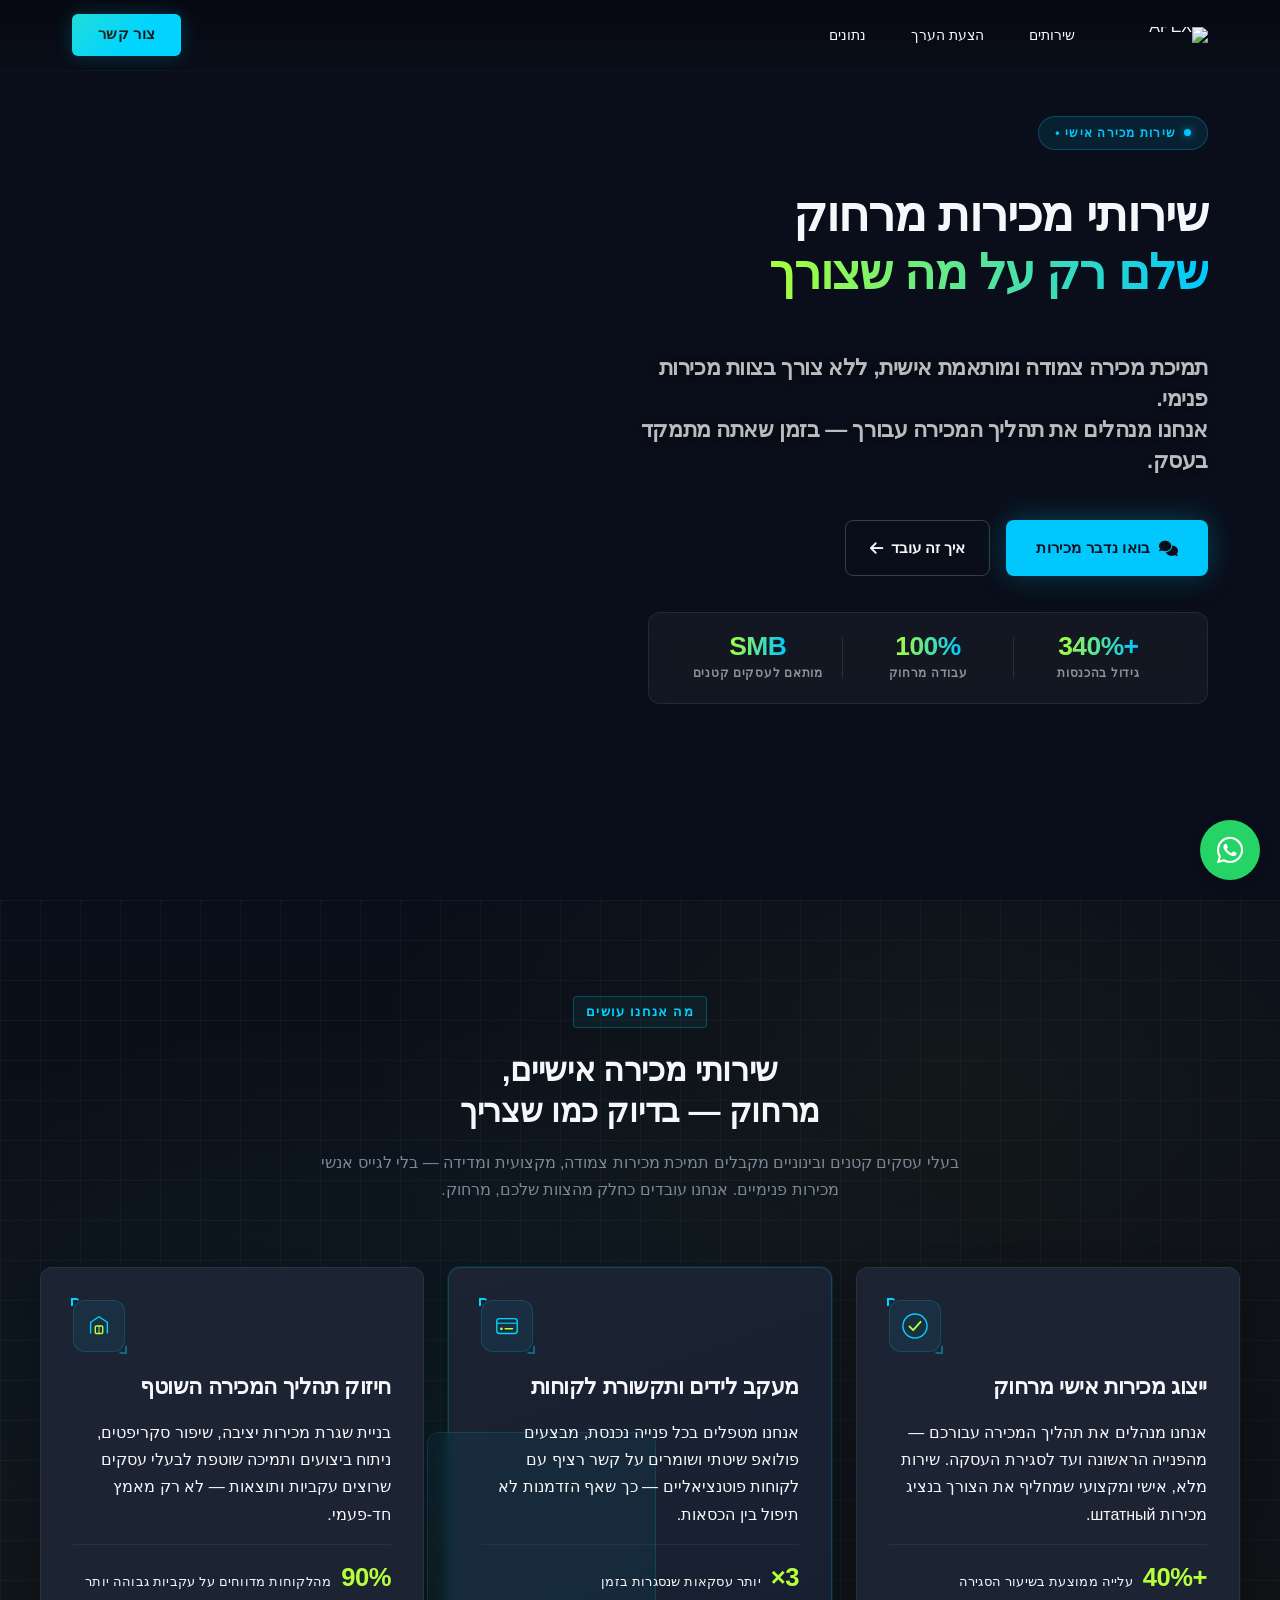
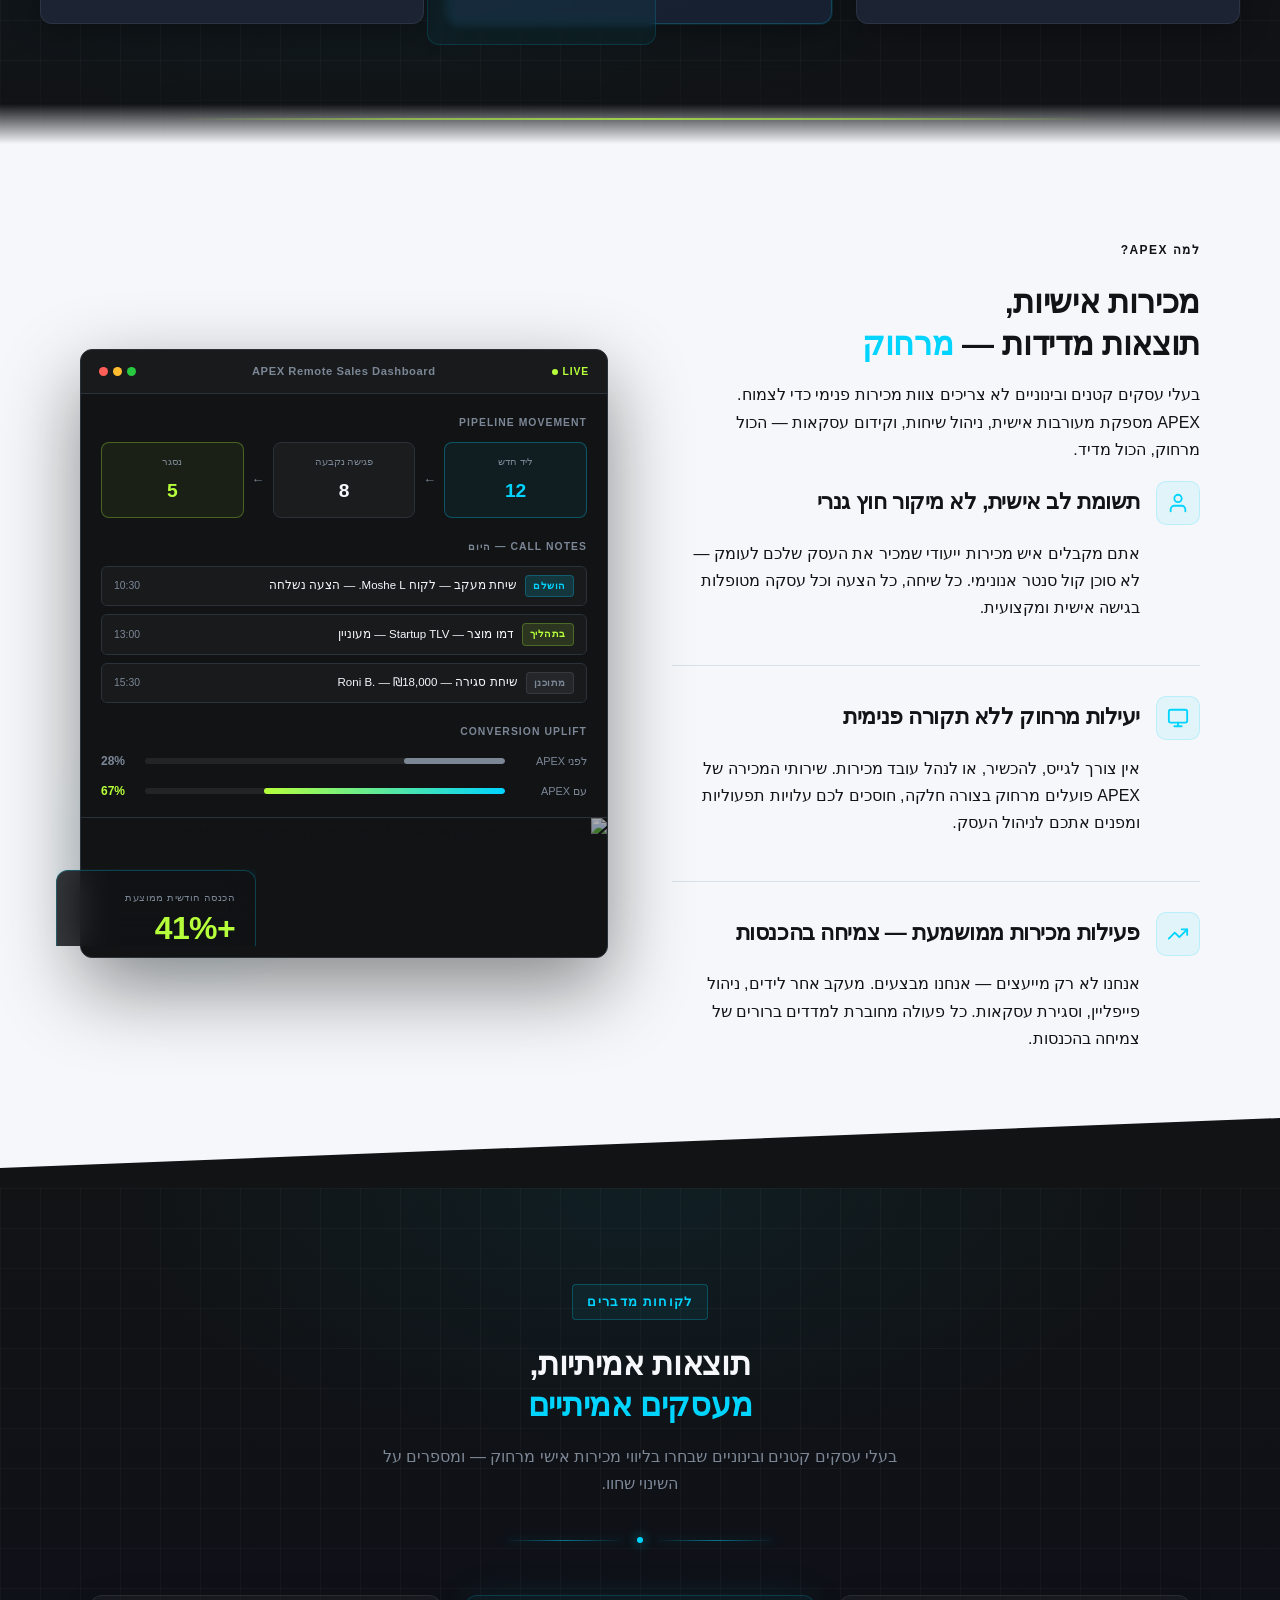
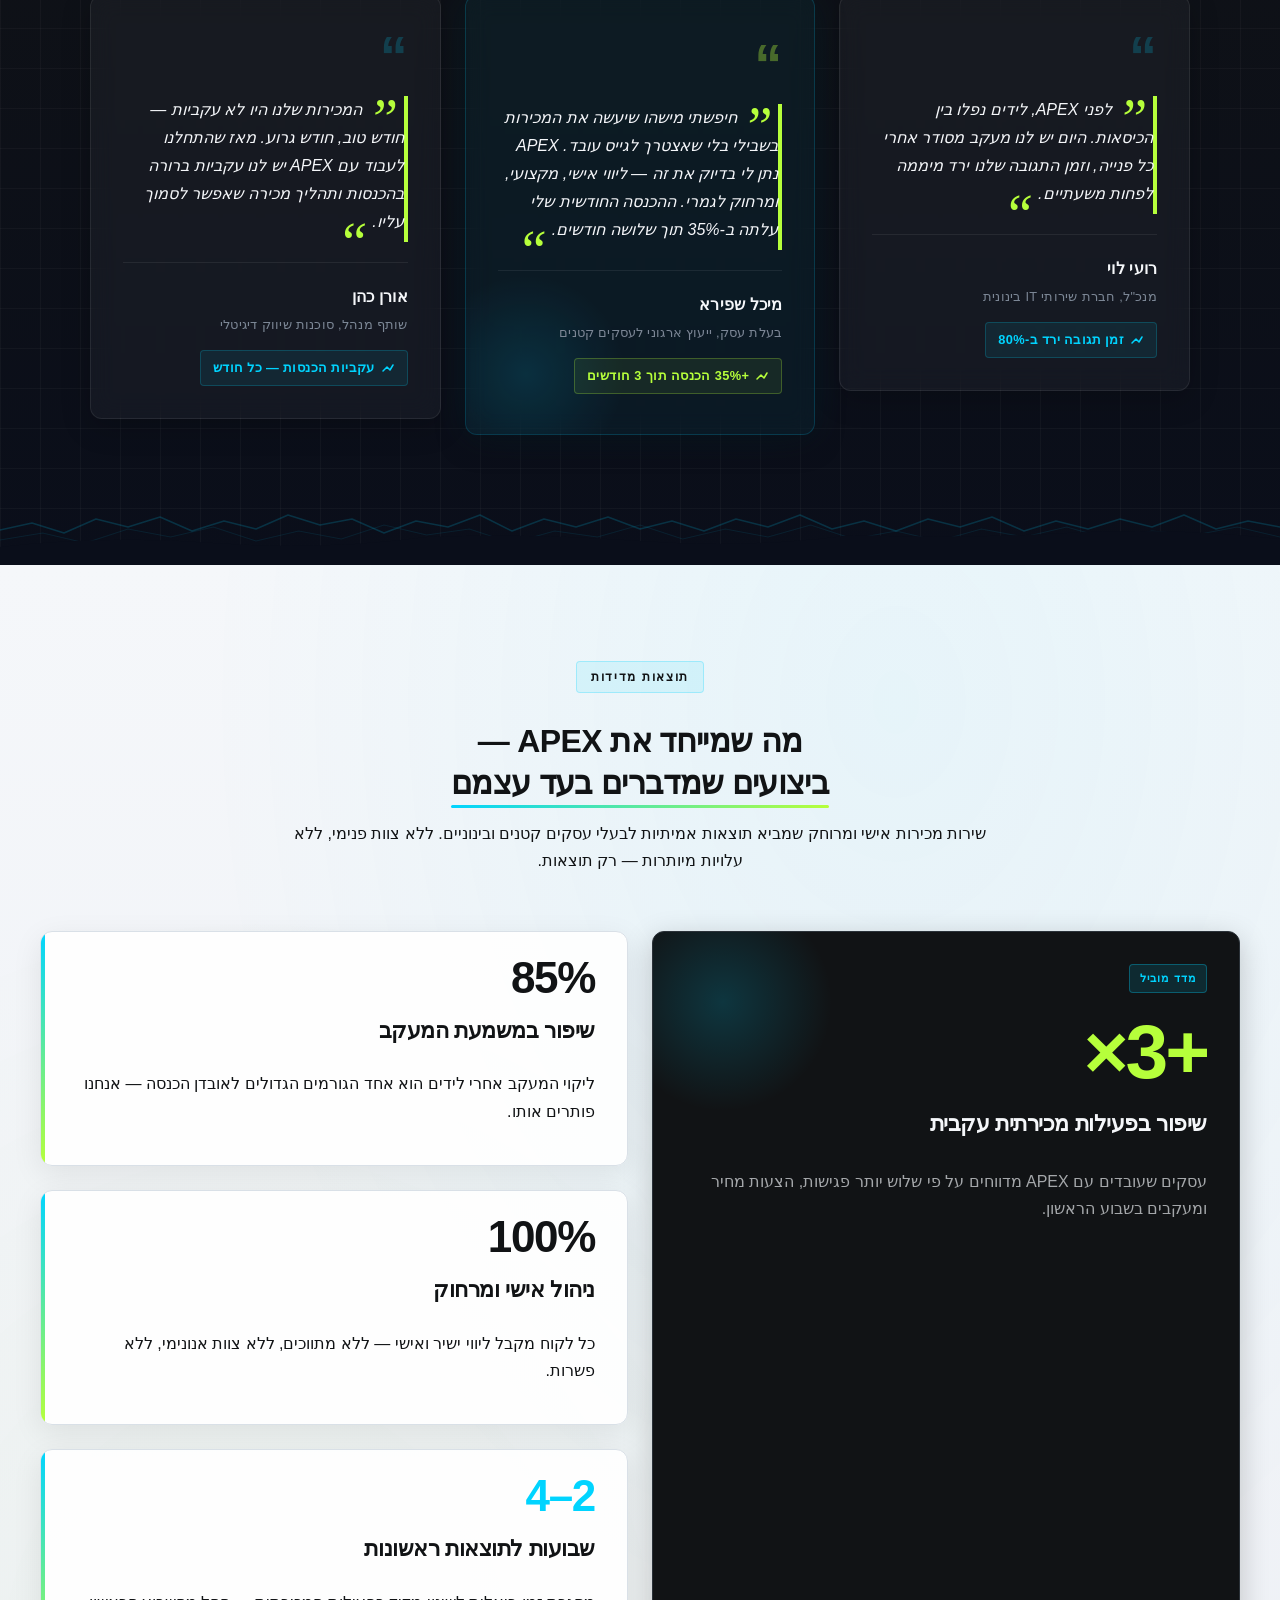
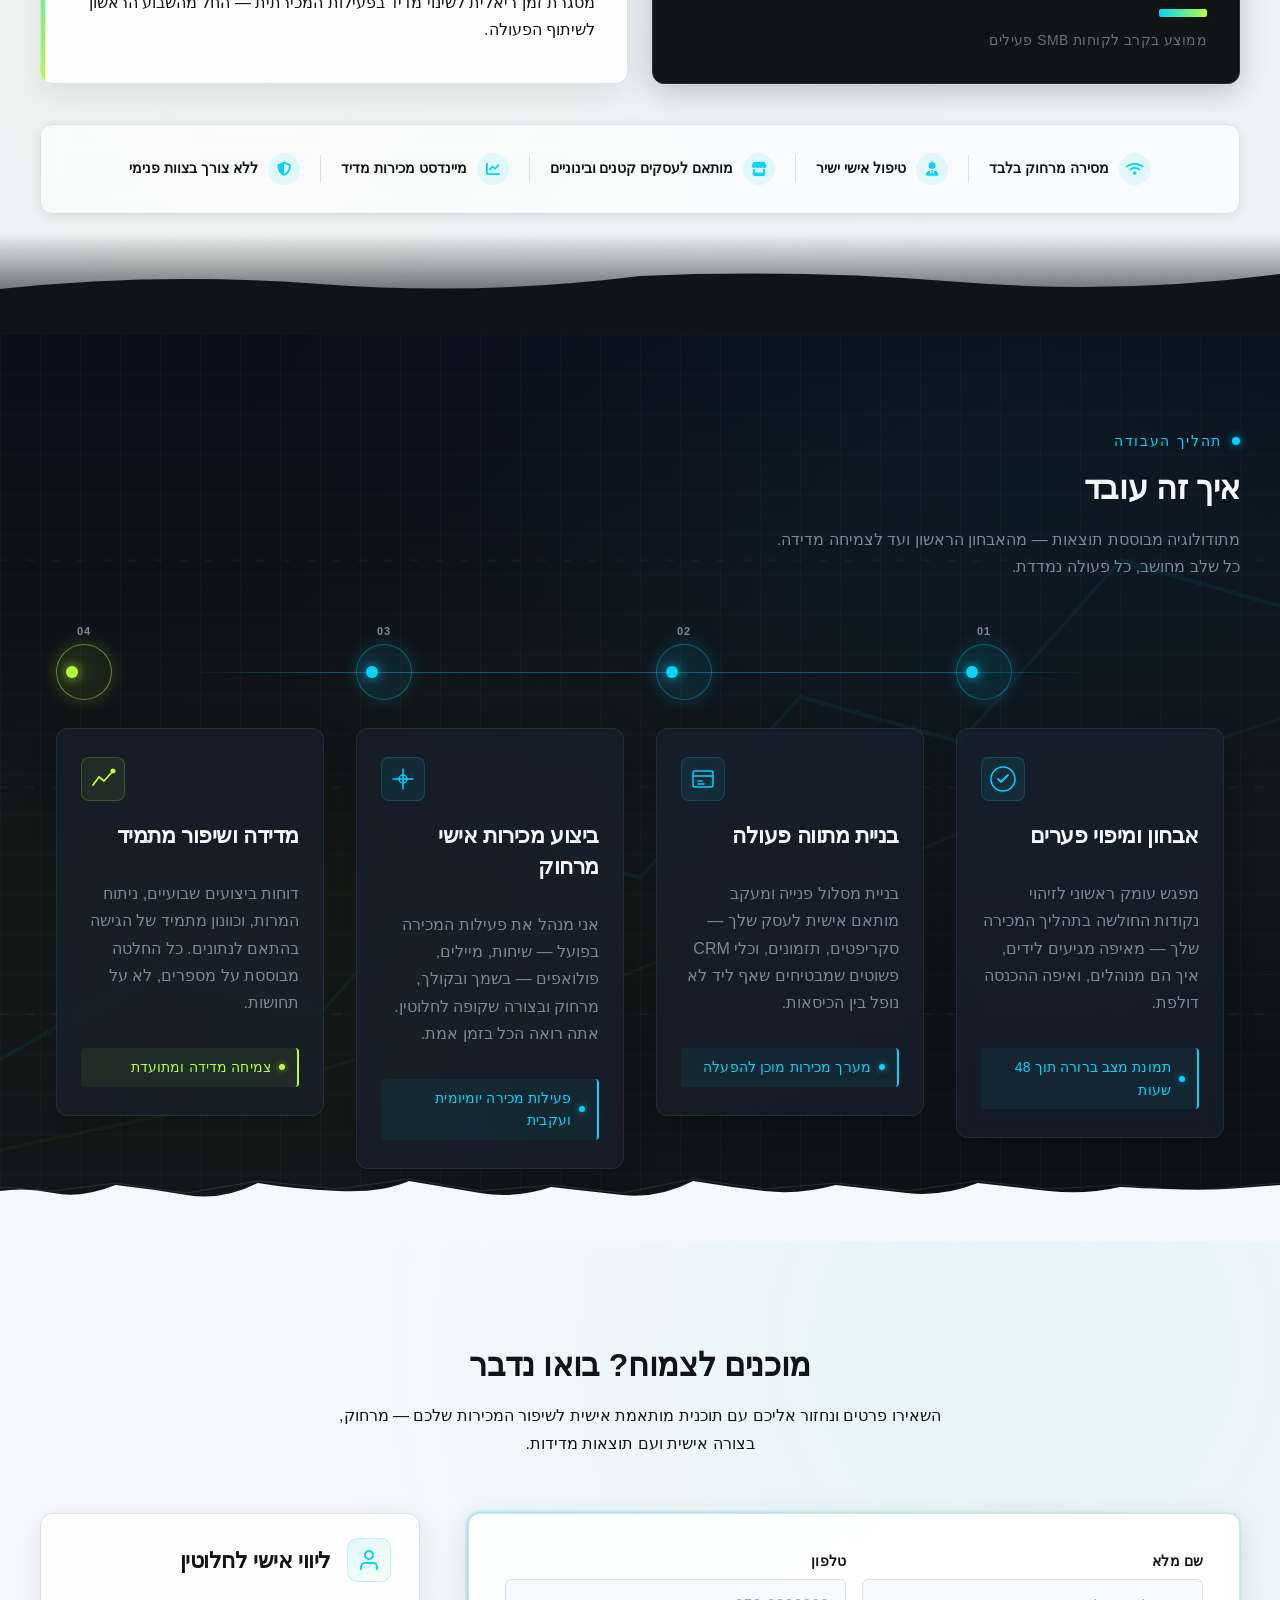
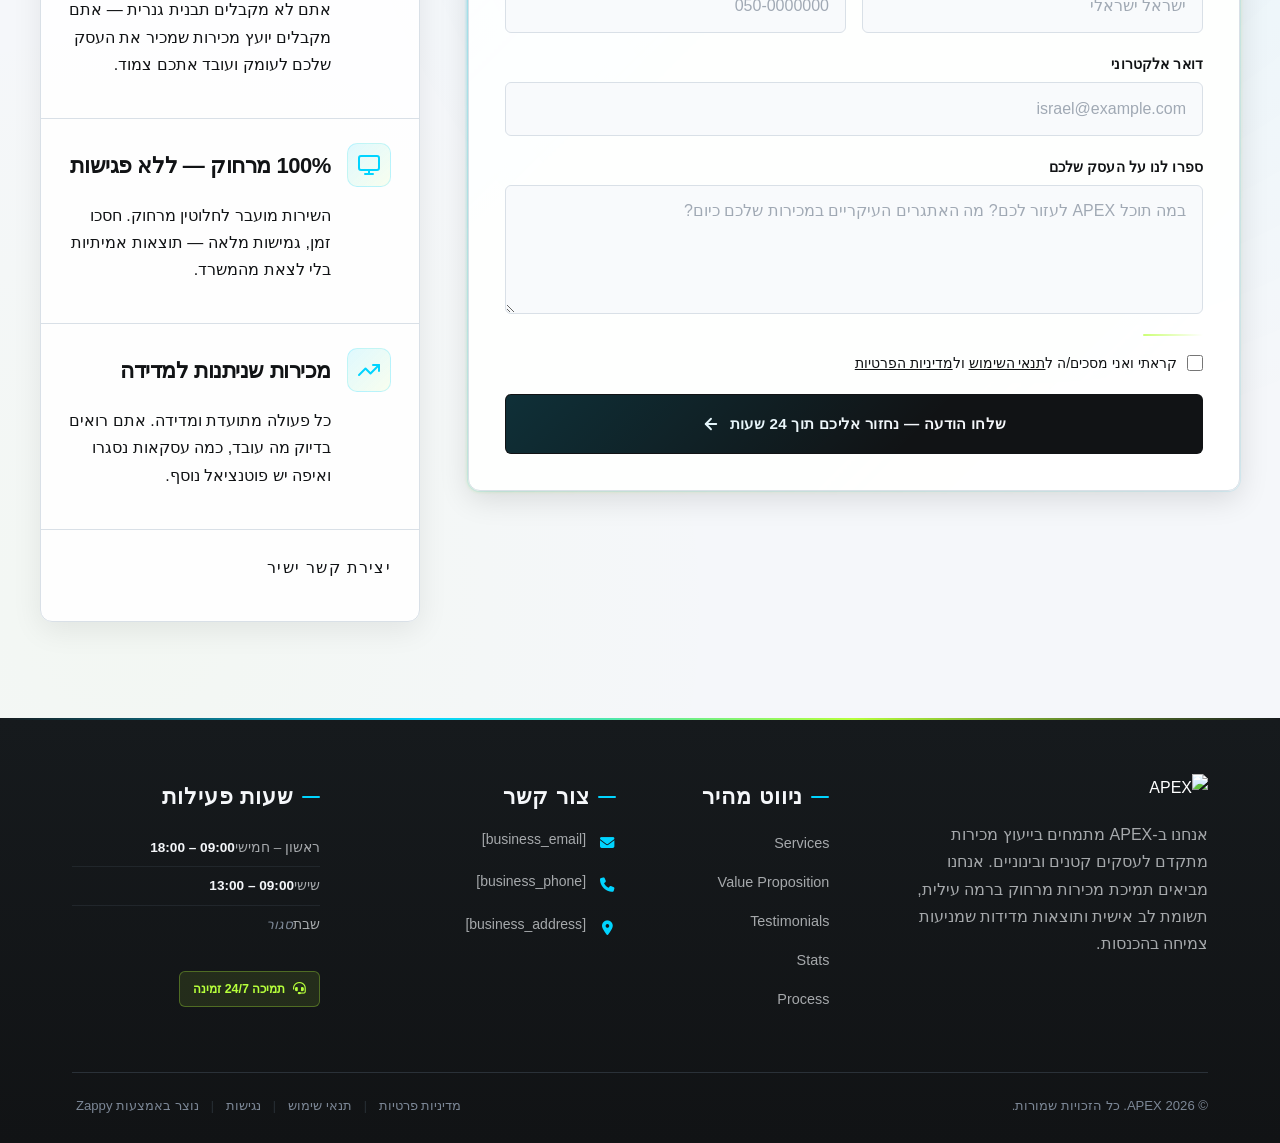
==== commit d77c001b: "Incremental sync: 1 page(s) — update_text" ====
--- a/index.html
+++ b/index.html
@@ -1175,18 +1175,18 @@
       </div>
 
       <!-- Headline -->
-      <h1 class="index-hero-h1">שירות מכירות מרחוק<br><span class="index-hero-h1-accent">שלם רק על מה שצורך</span></h1>
+      <h1 class="index-hero-h1" style="">שירותי מכירות מרחוק<br><span class="index-hero-h1-accent">שלם רק על מה שצורך</span></h1>
 
       <!-- Subtitle -->
       <h3 class="index-hero-subtitle">תמיכת מכירה צמודה ומותאמת אישית, ללא צורך בצוות מכירות פנימי.<br class="index-hero-br"> אנחנו מנהלים את תהליך המכירה עבורך — בזמן שאתה מתמקד בעסק.</h3>
 
       <!-- CTAs -->
       <div class="index-hero-ctas">
-        <a href="#contact" class="index-hero-btn-primary">
+        <a href="#contact" class="index-hero-btn-primary" data-element-type="button" data-element-id="btn-1779707625607-5hl66xd87" data-native-element="true">
           <i class="fa-solid fa-comments" aria-hidden="true"></i>
           בואו נדבר מכירות
         </a>
-        <a href="#how-it-works" class="index-hero-btn-ghost">
+        <a href="#how-it-works" class="index-hero-btn-ghost" data-element-type="button" data-element-id="btn-1779707625607-vwehfm0s6" data-native-element="true">
           איך זה עובד
           <i class="fa-solid fa-arrow-left" aria-hidden="true"></i>
         </a>
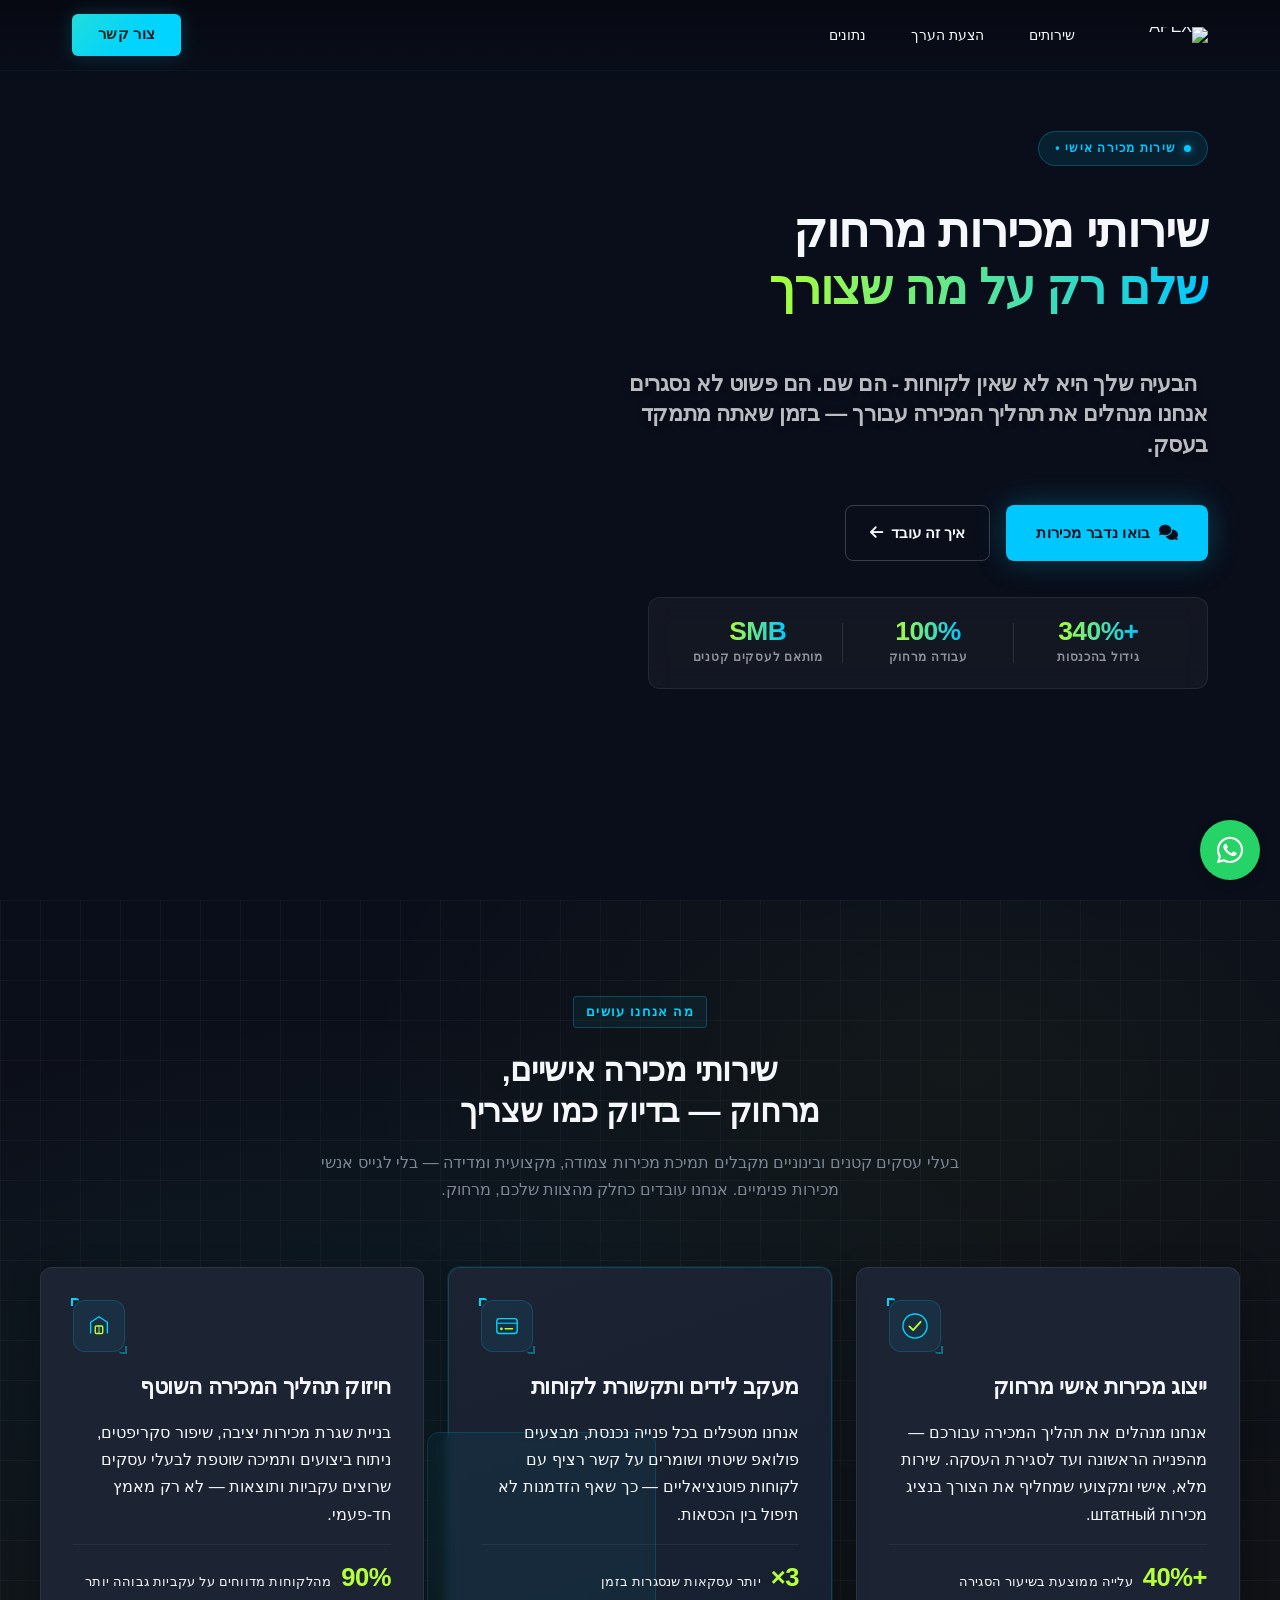
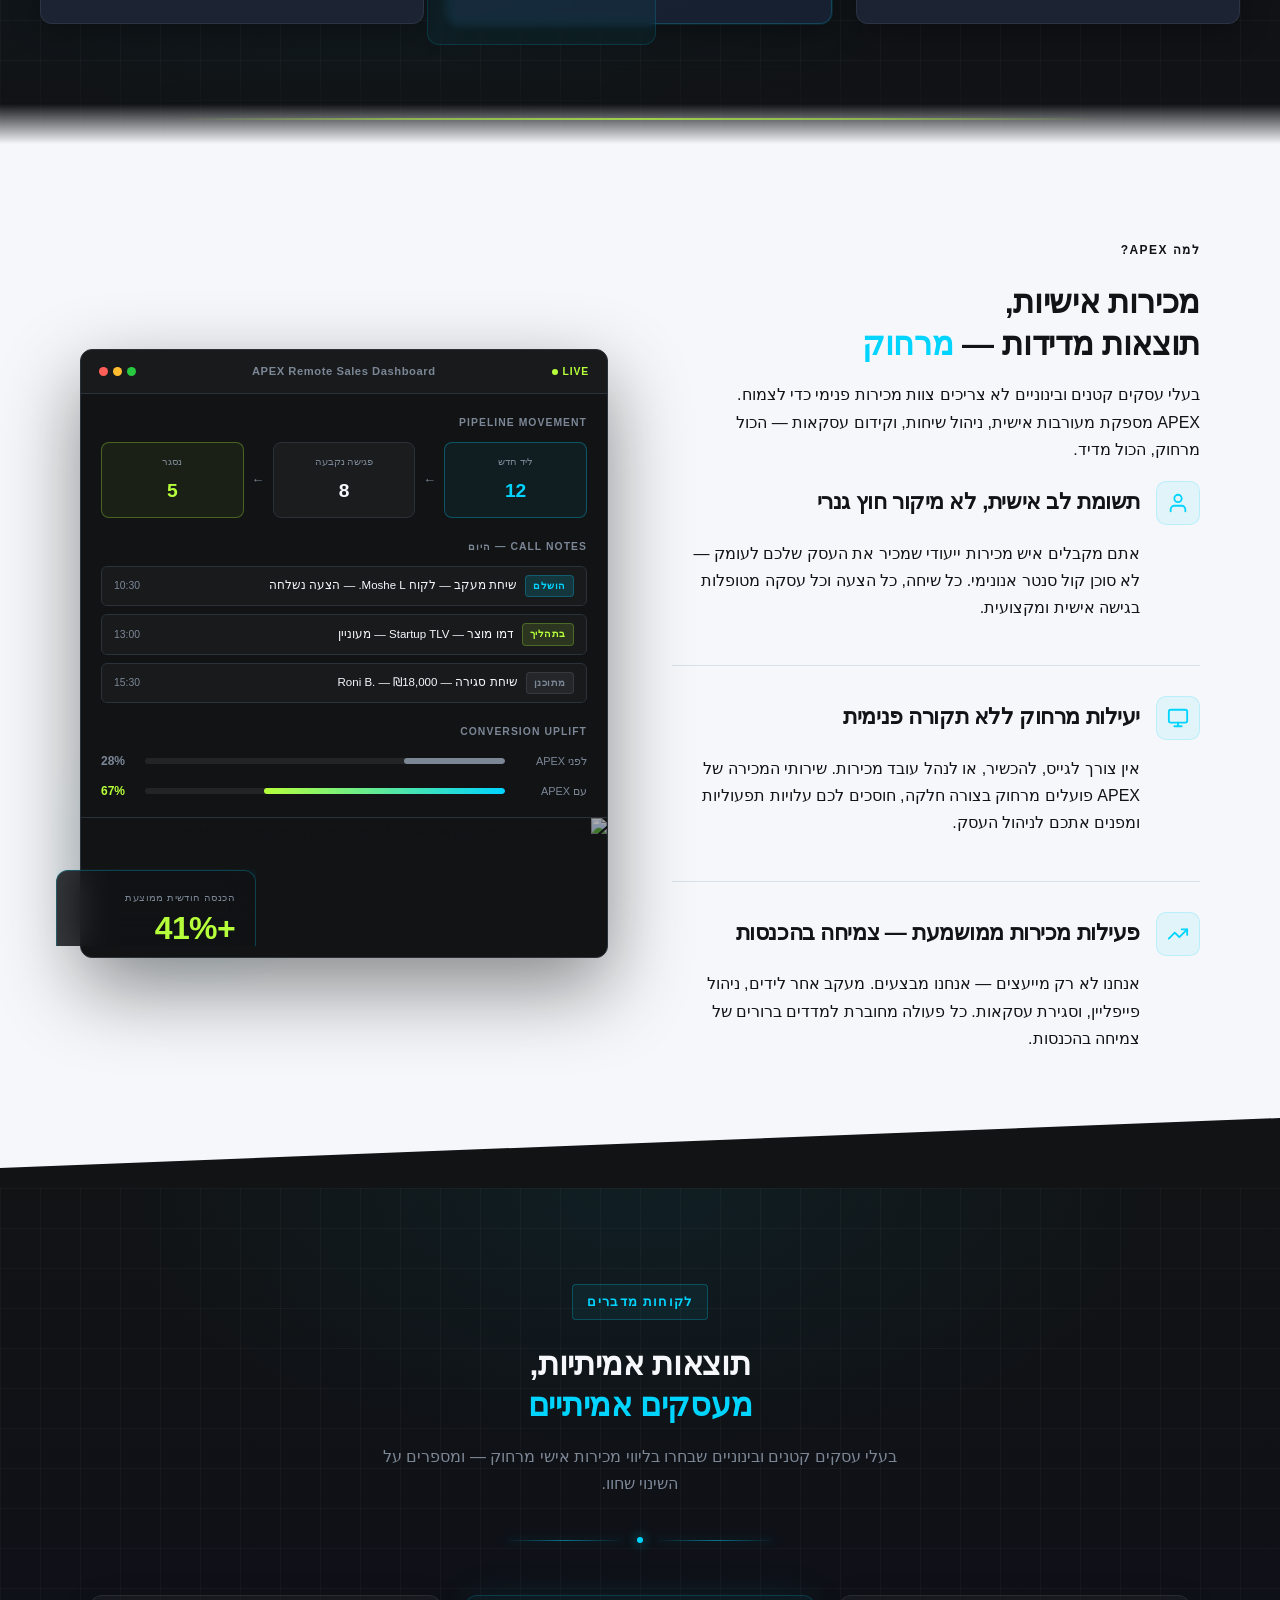
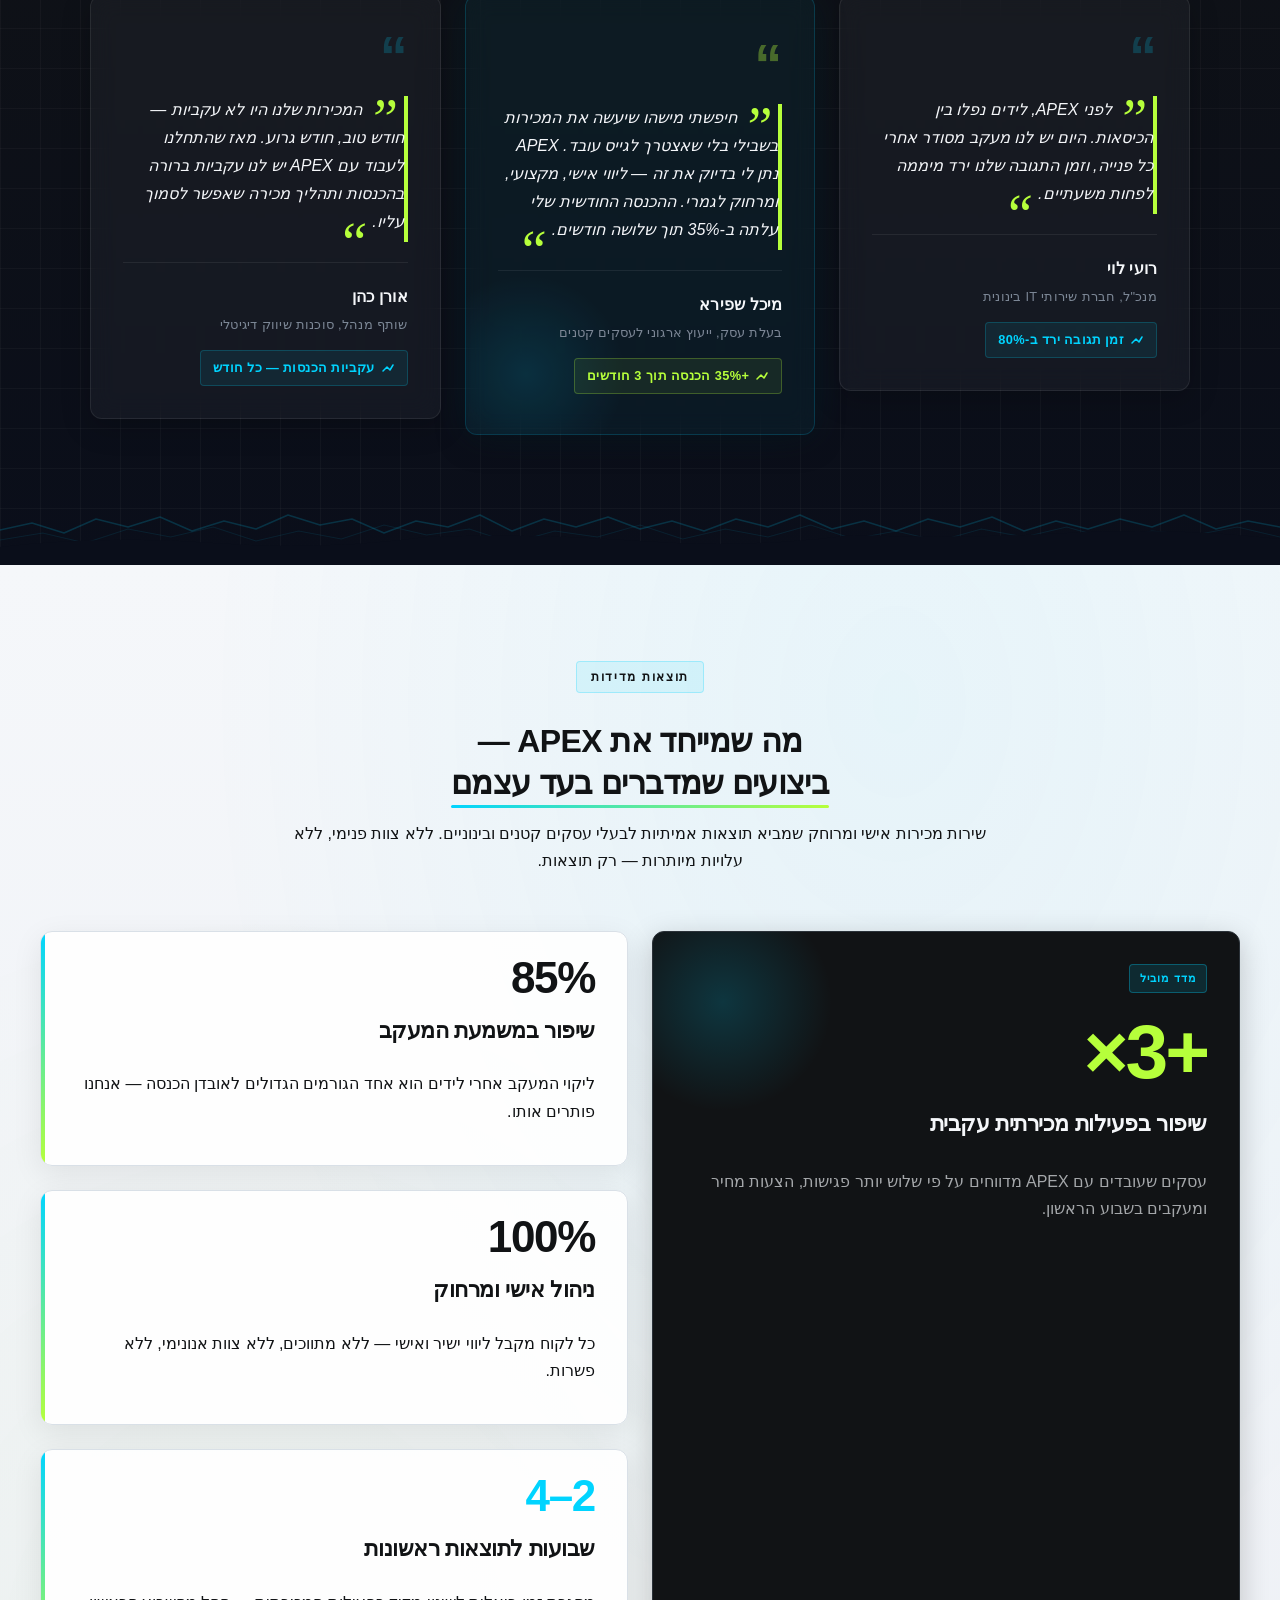
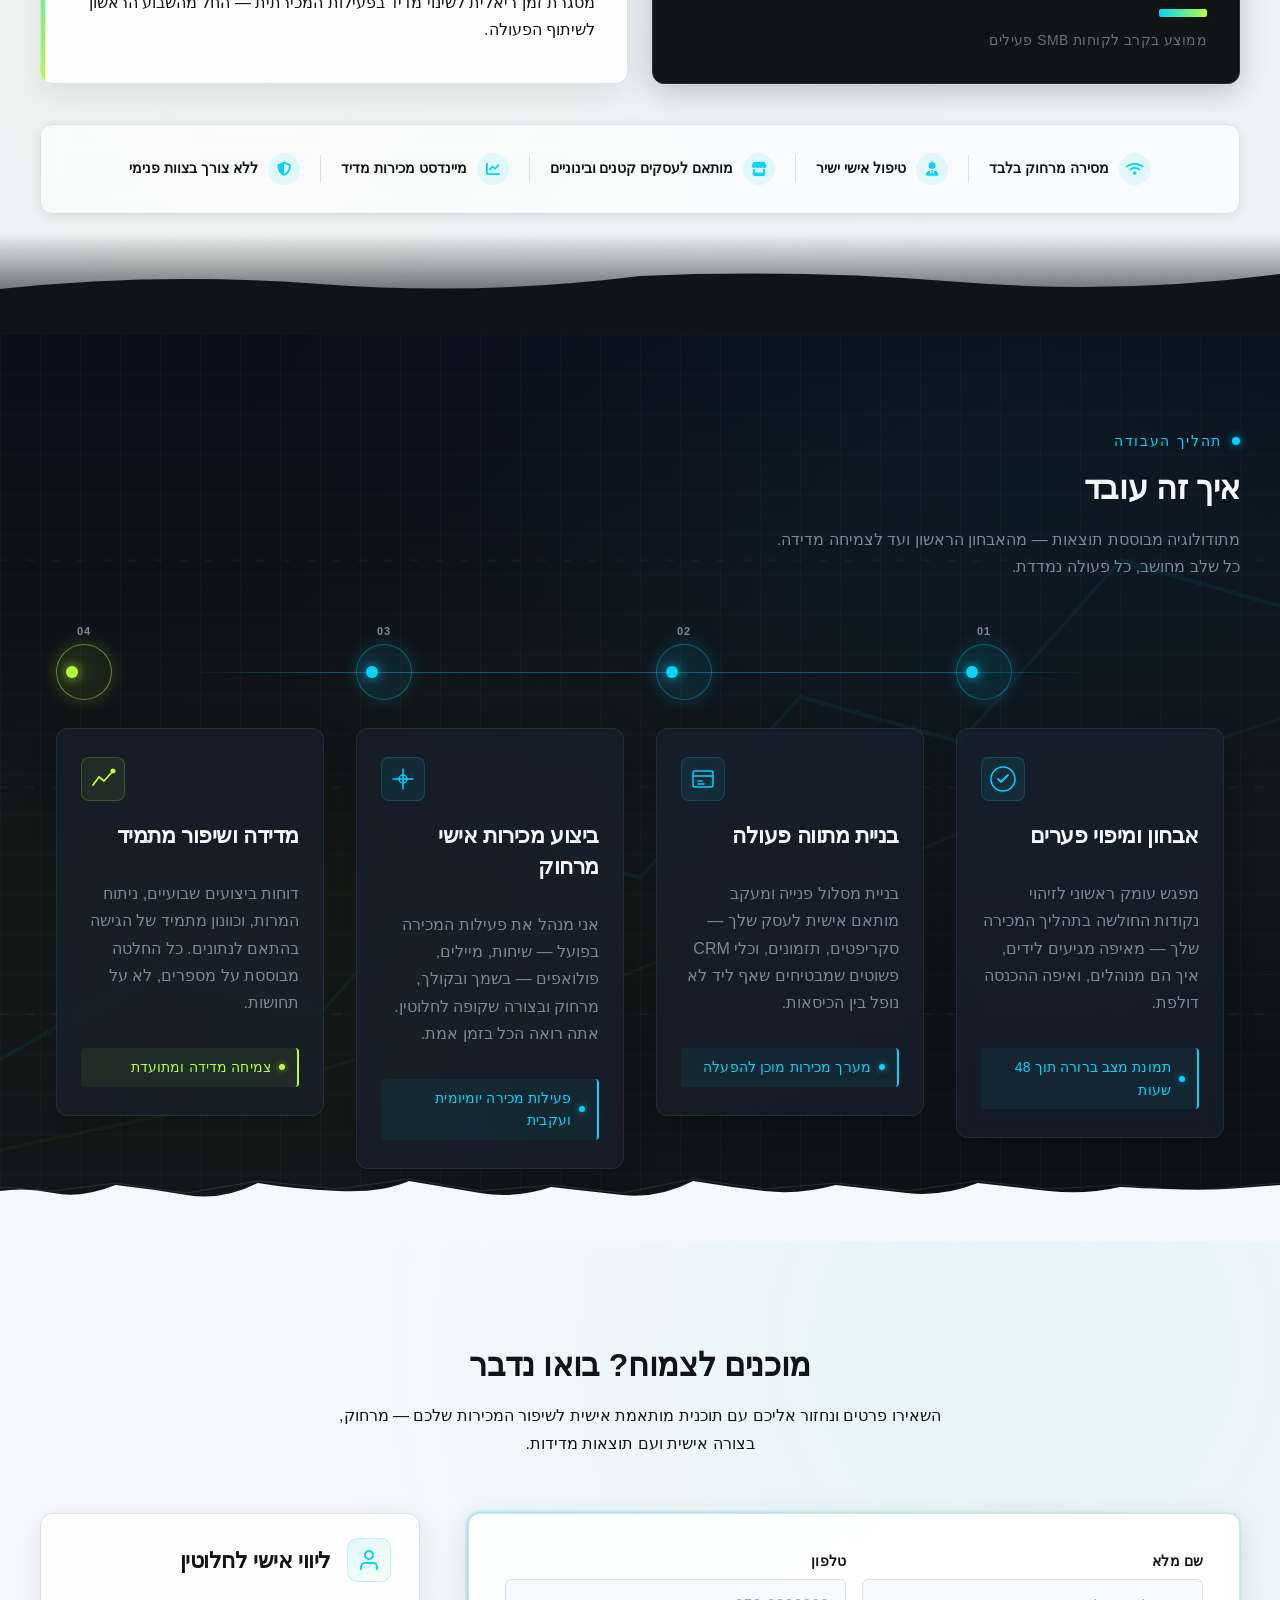
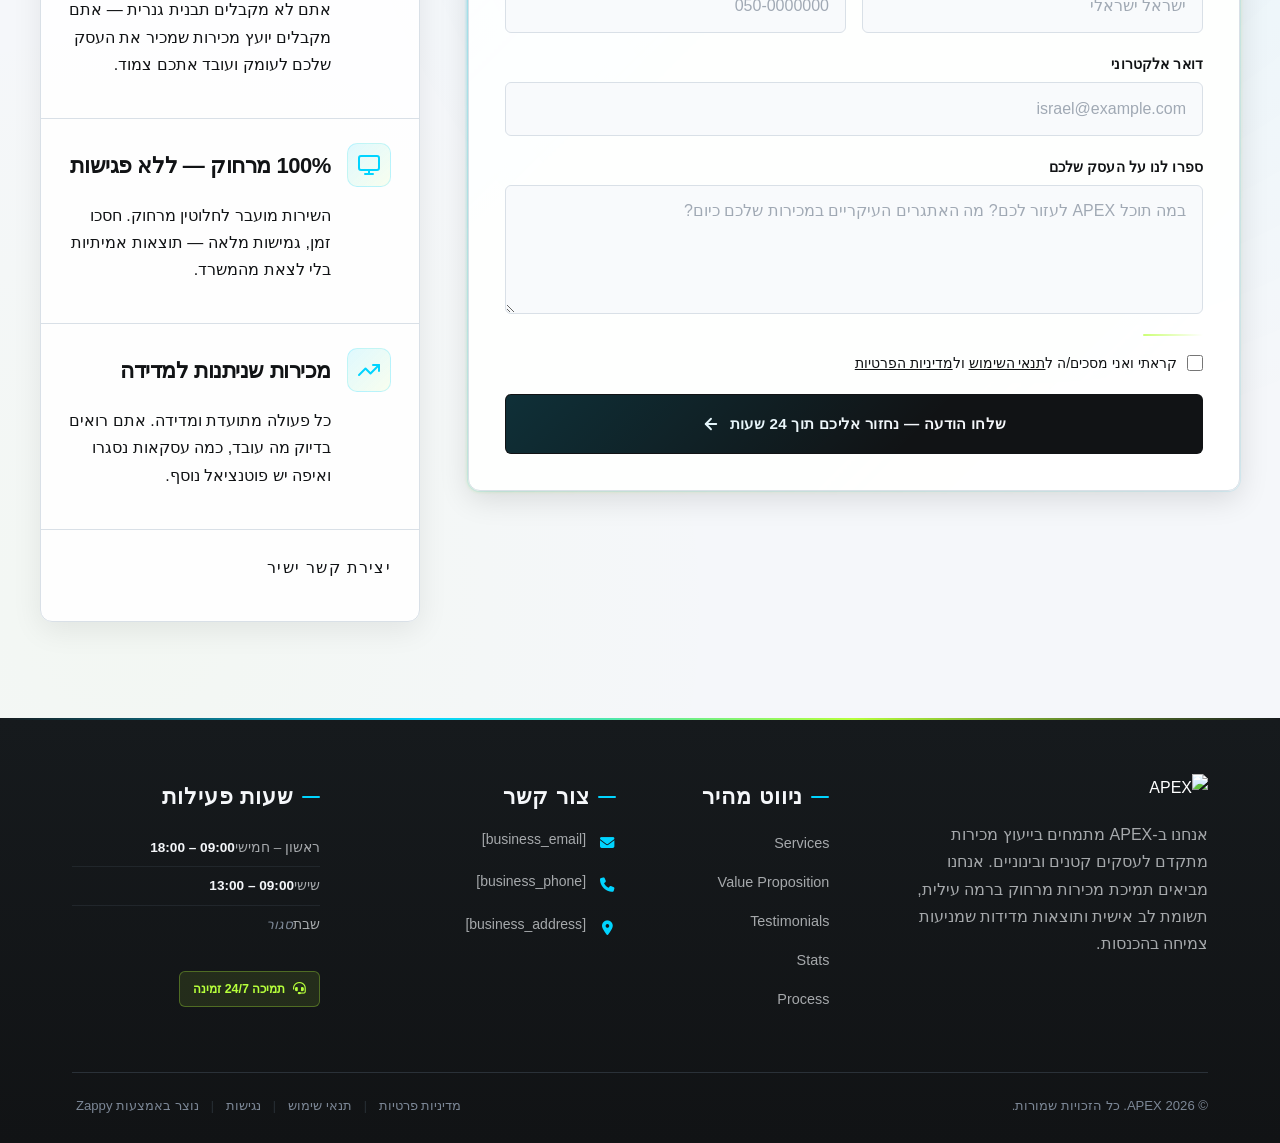
==== commit 265fbe58: "Incremental sync: 1 page(s) — update_text" ====
--- a/index.html
+++ b/index.html
@@ -1178,7 +1178,7 @@
       <h1 class="index-hero-h1" style="">שירותי מכירות מרחוק<br><span class="index-hero-h1-accent">שלם רק על מה שצורך</span></h1>
 
       <!-- Subtitle -->
-      <h3 class="index-hero-subtitle">תמיכת מכירה צמודה ומותאמת אישית, ללא צורך בצוות מכירות פנימי.<br class="index-hero-br"> אנחנו מנהלים את תהליך המכירה עבורך — בזמן שאתה מתמקד בעסק.</h3>
+      <h3 class="index-hero-subtitle" style="">&nbsp; הבעיה שלך היא לא שאין לקוחות - הם שם. הם פשוט לא נסגרים&nbsp; אנחנו מנהלים את תהליך המכירה עבורך — בזמן שאתה מתמקד בעסק.</h3>
 
       <!-- CTAs -->
       <div class="index-hero-ctas">
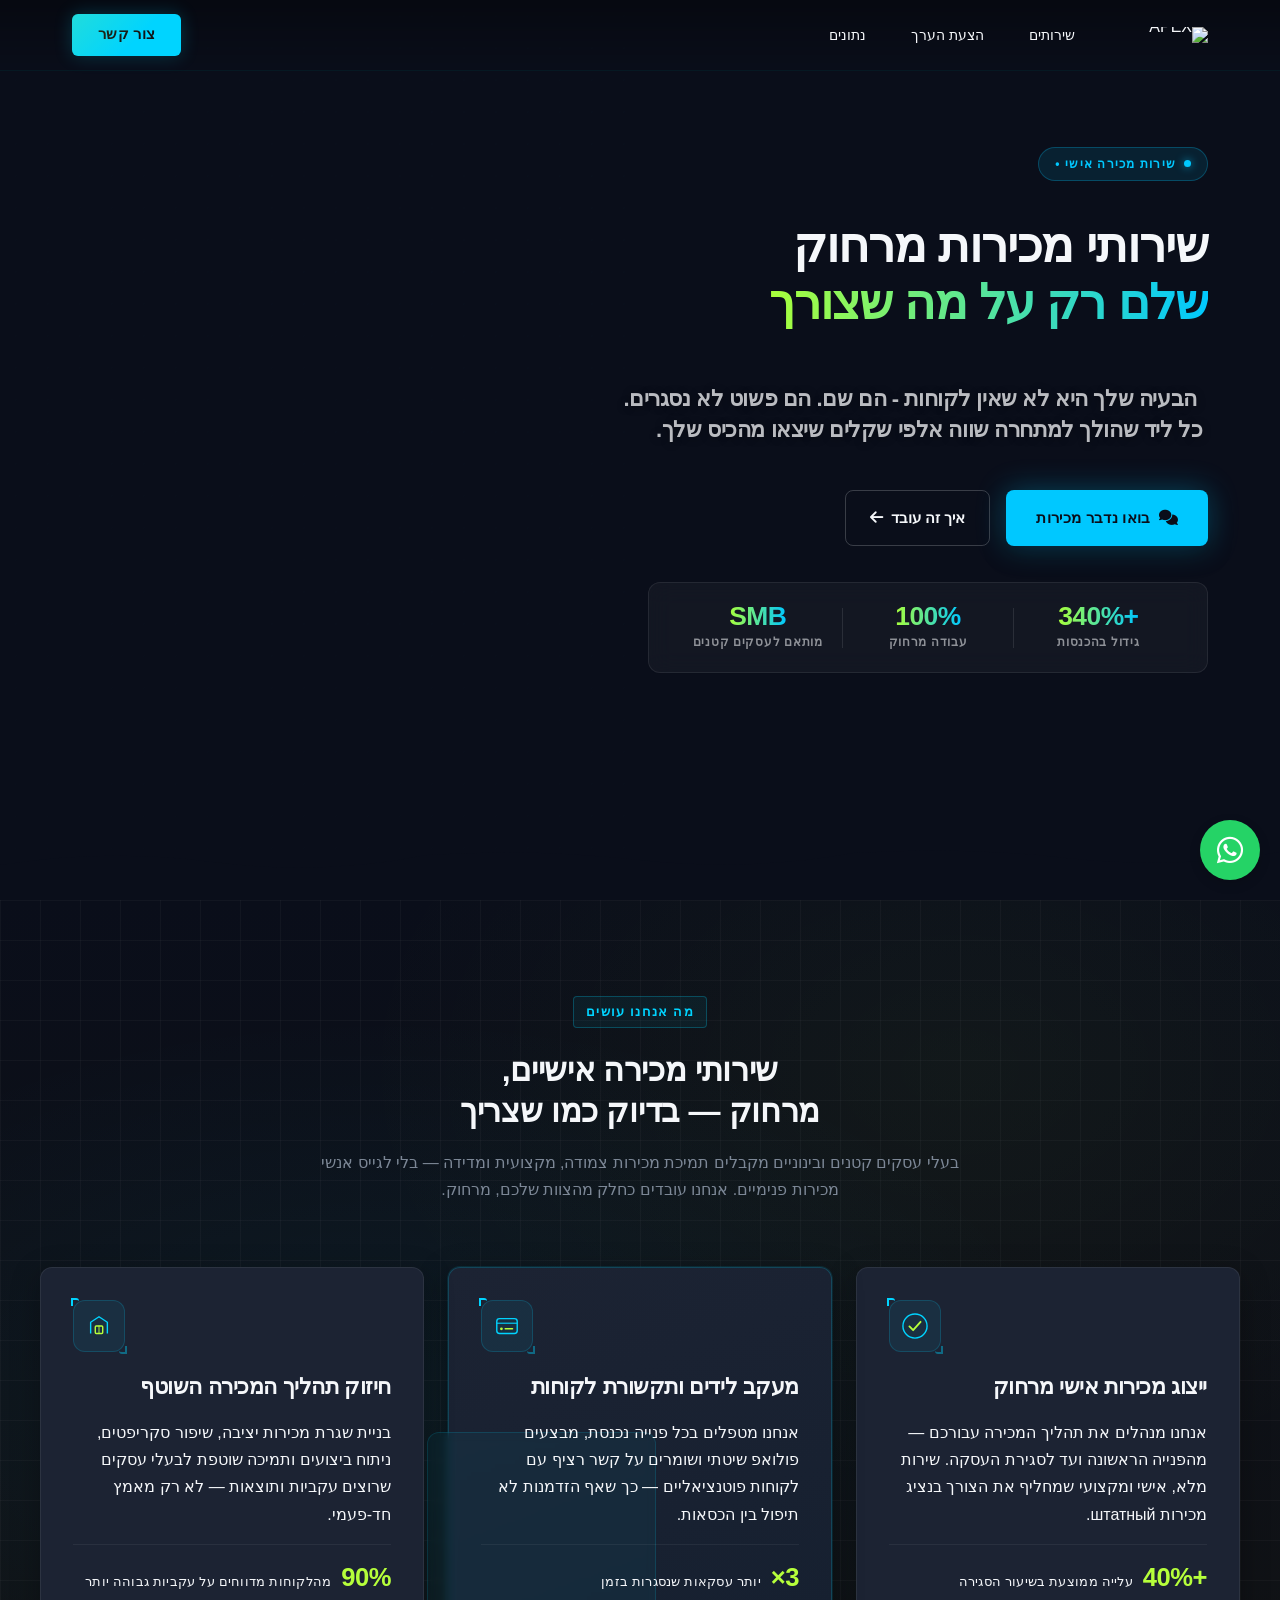
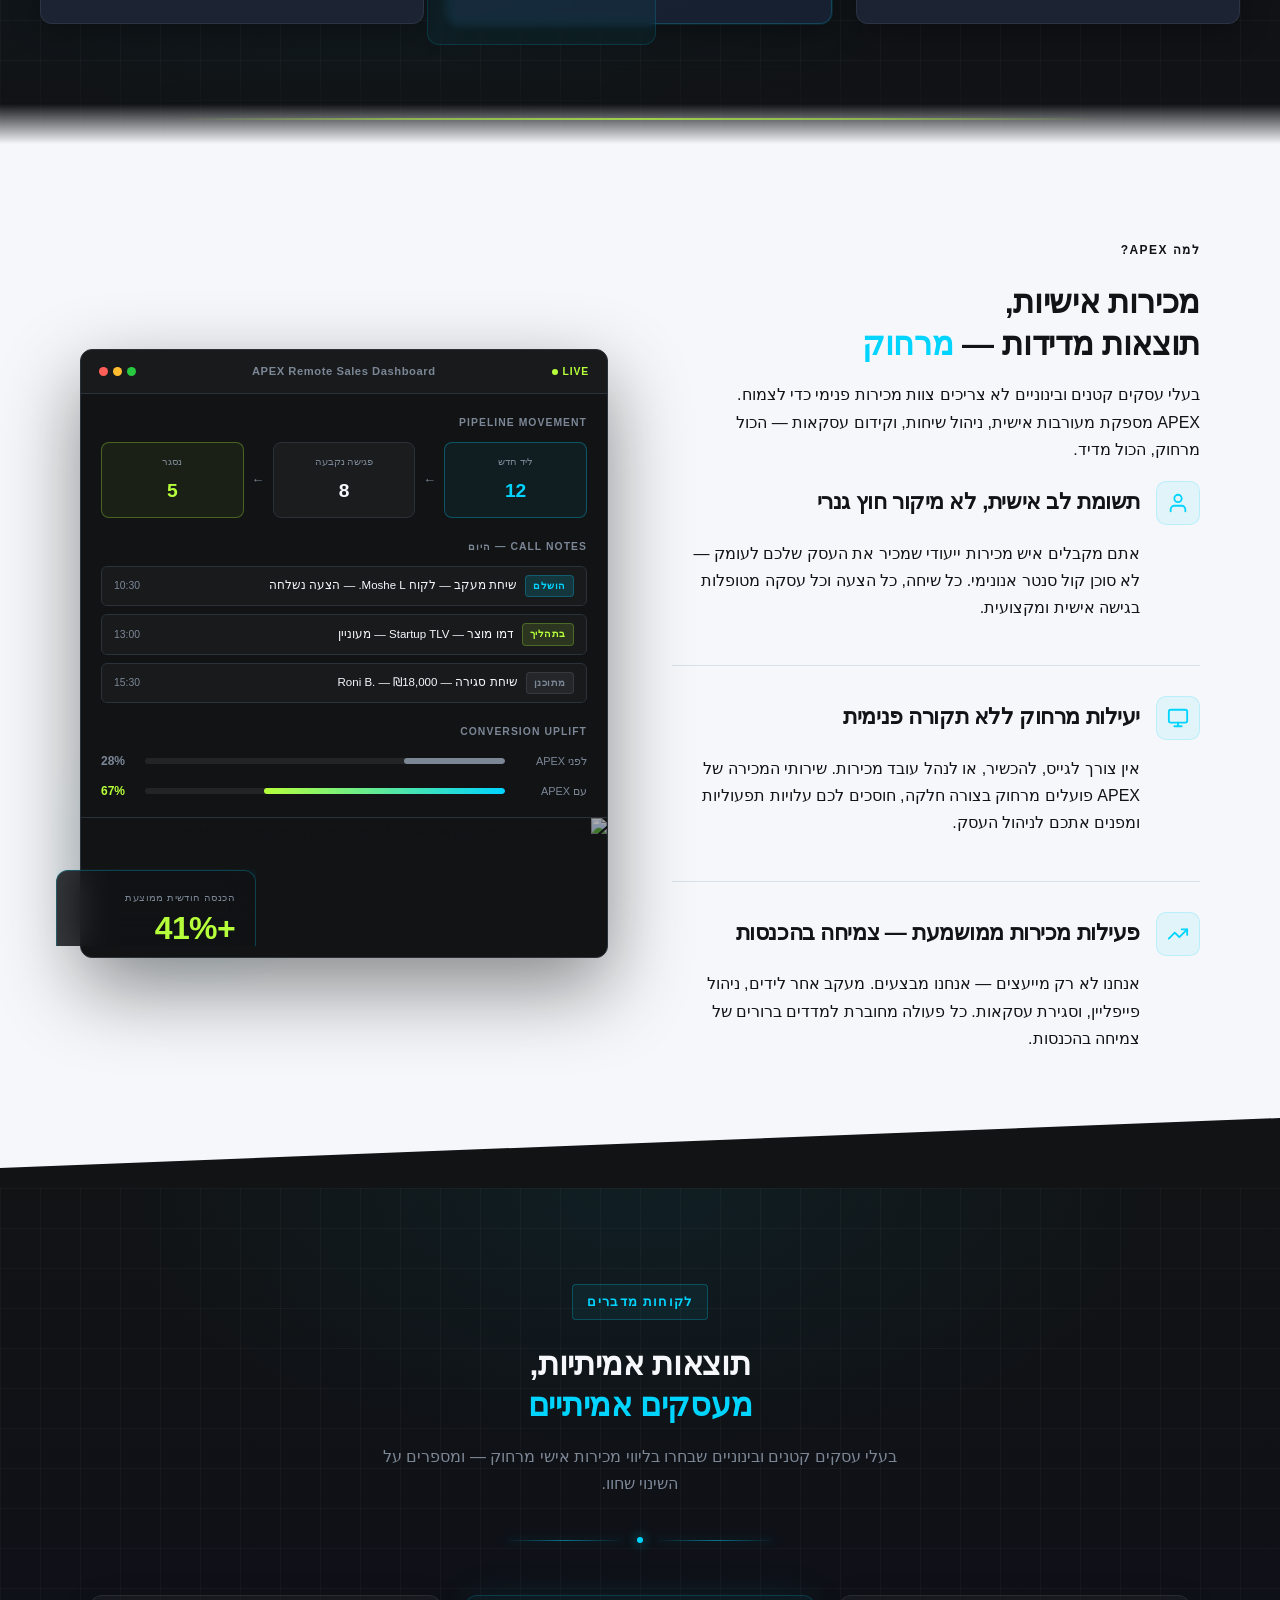
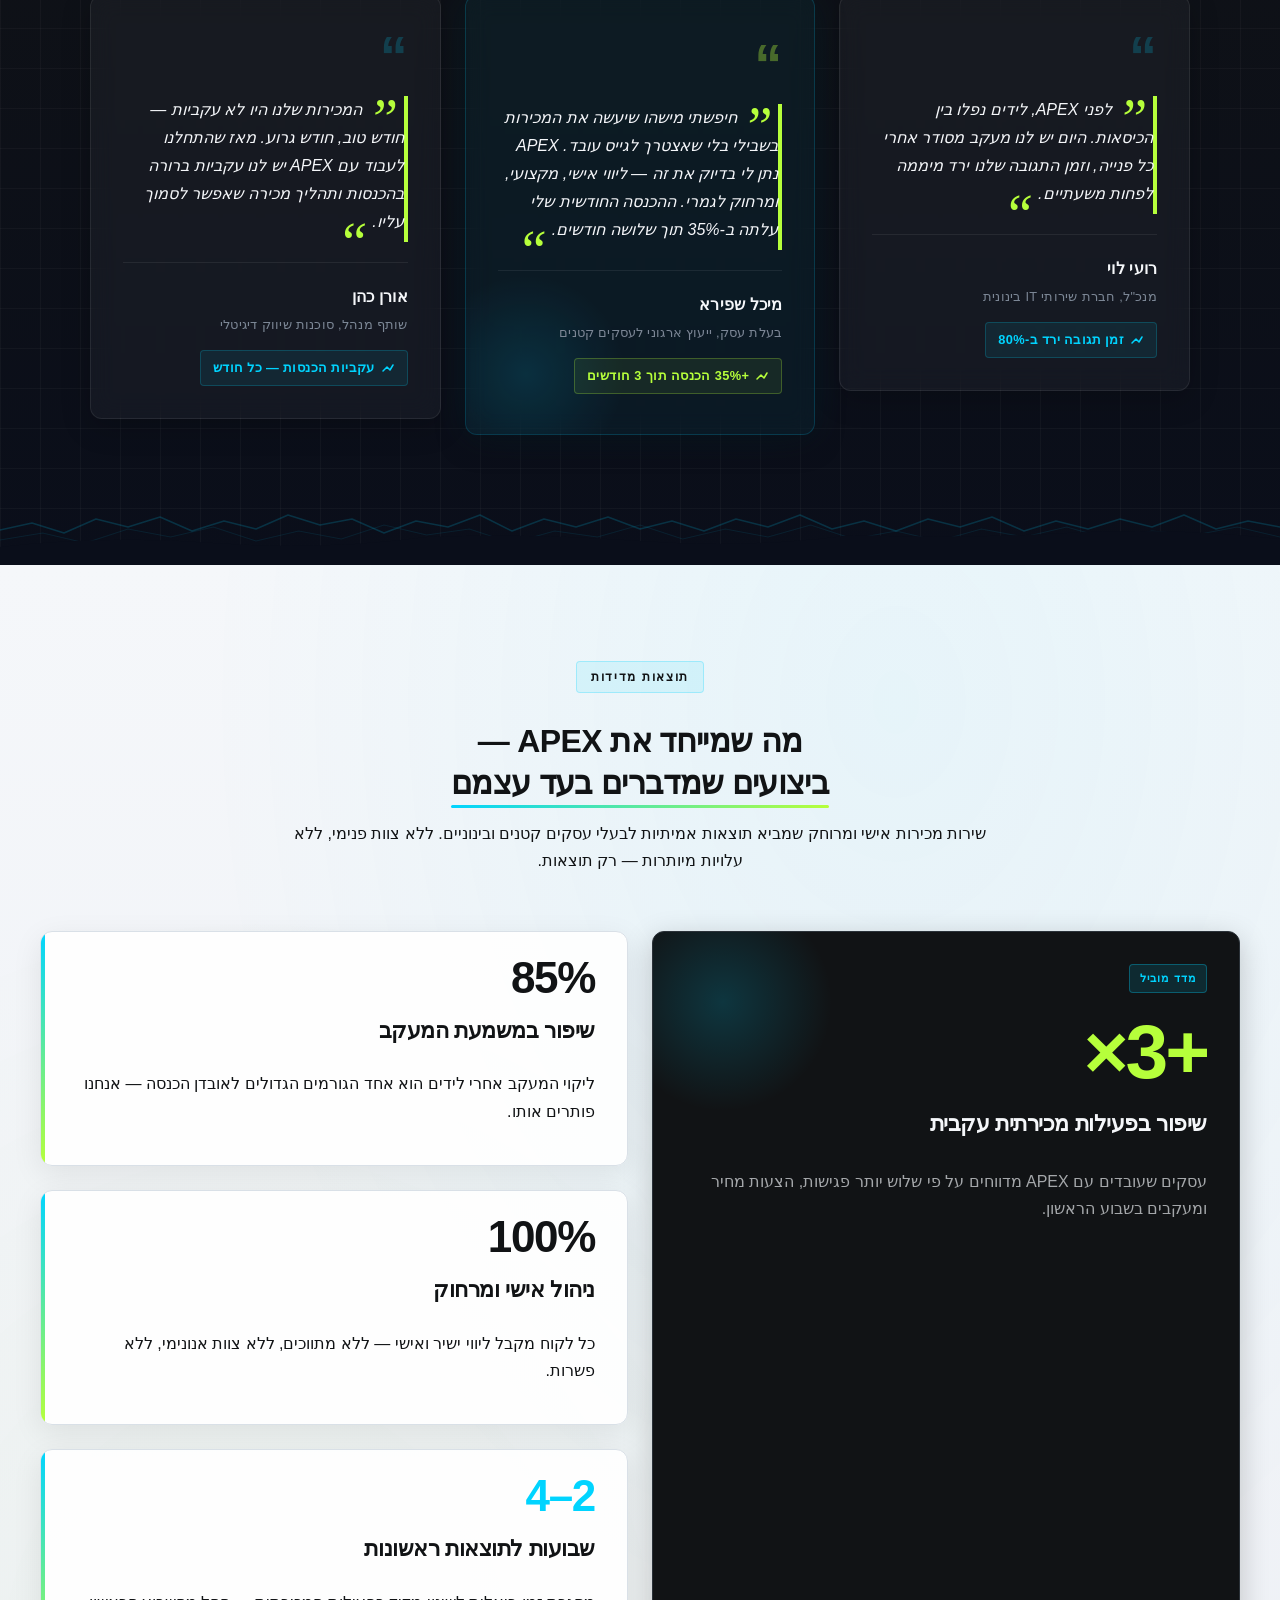
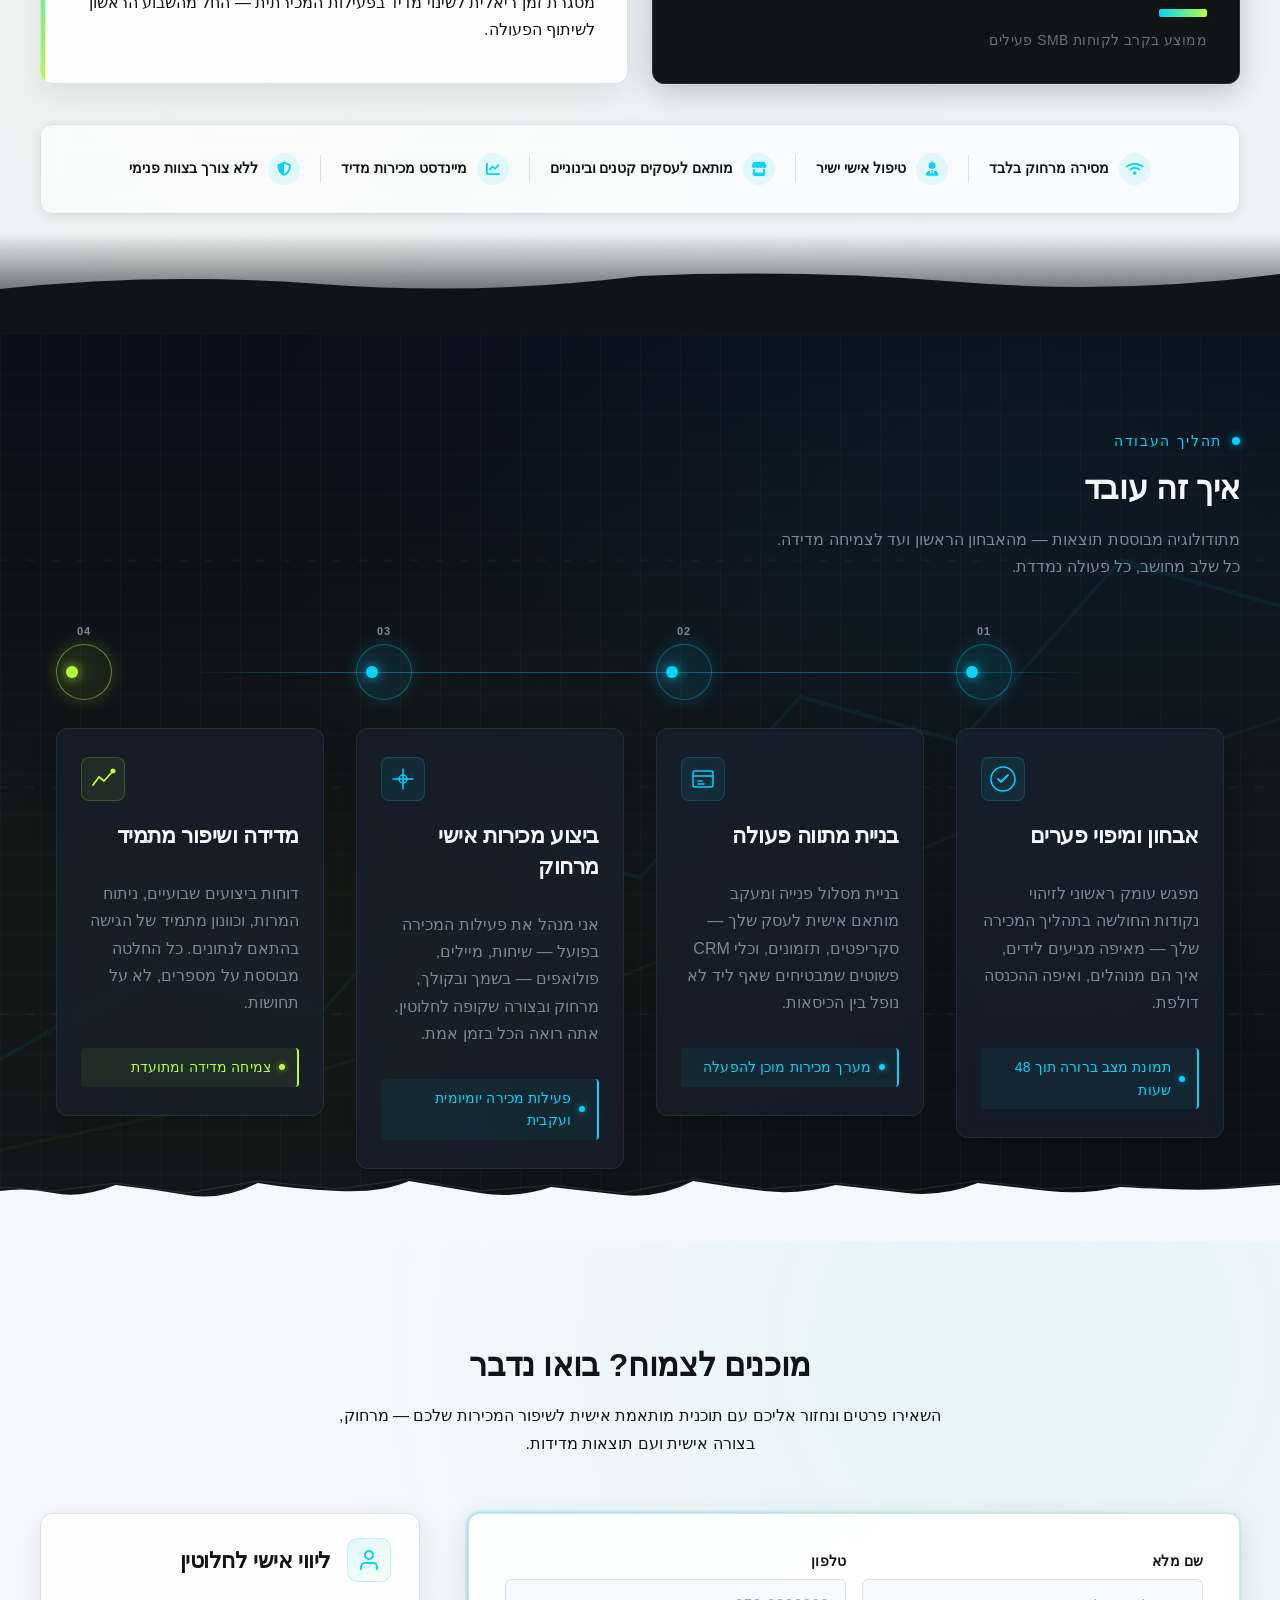
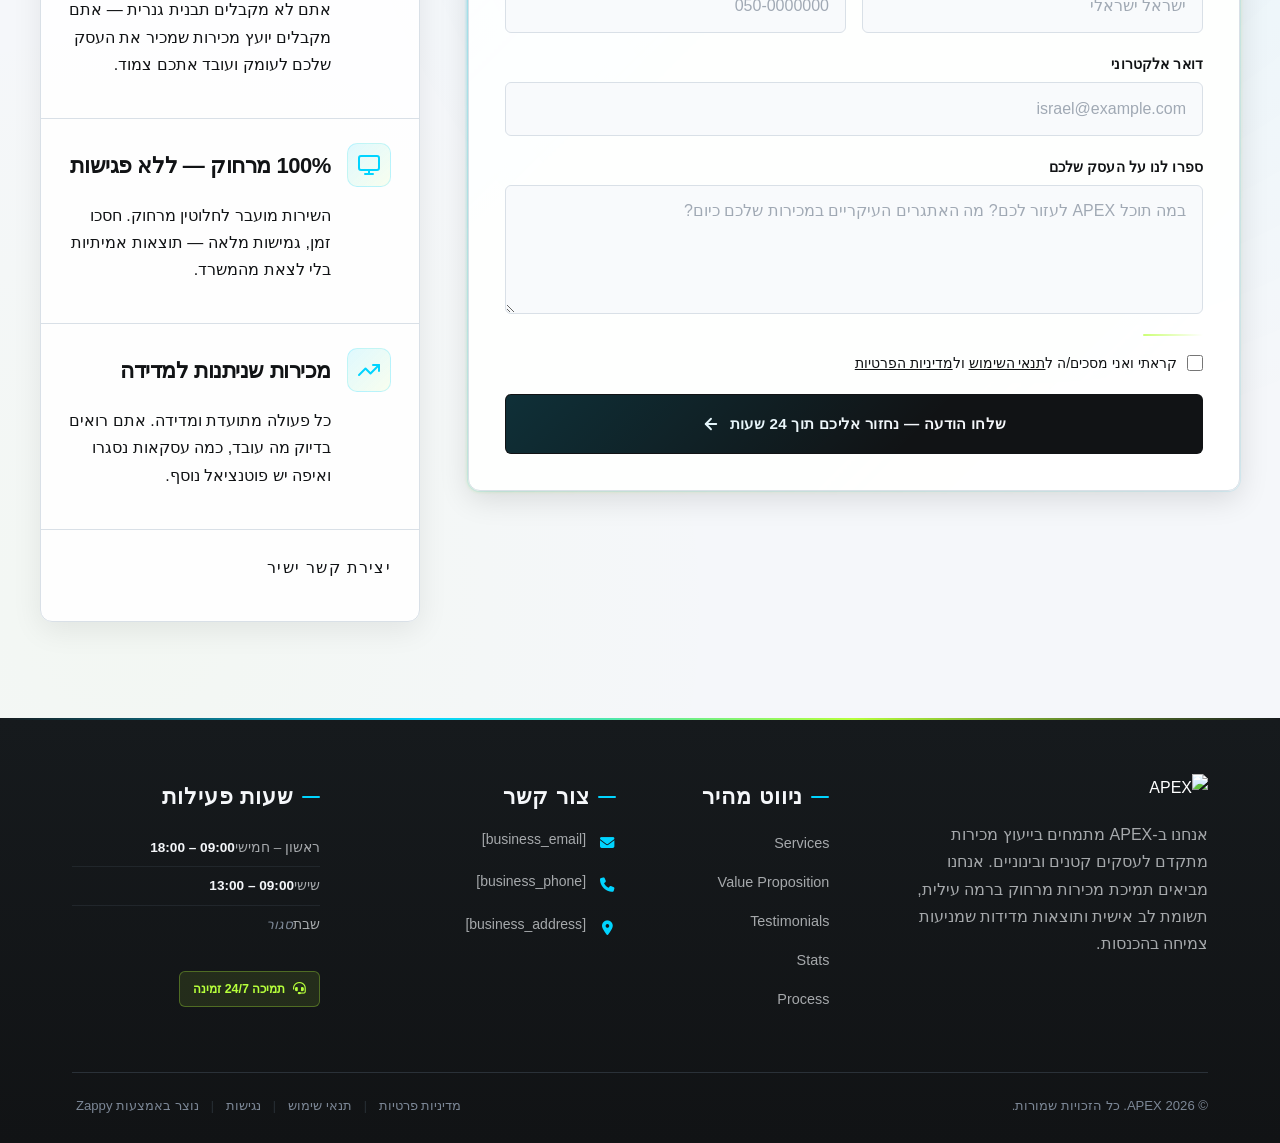
==== commit 772785fe: "Incremental sync: 1 page(s) — update_text" ====
--- a/index.html
+++ b/index.html
@@ -1178,7 +1178,7 @@
       <h1 class="index-hero-h1" style="">שירותי מכירות מרחוק<br><span class="index-hero-h1-accent">שלם רק על מה שצורך</span></h1>
 
       <!-- Subtitle -->
-      <h3 class="index-hero-subtitle" style="">&nbsp; הבעיה שלך היא לא שאין לקוחות - הם שם. הם פשוט לא נסגרים&nbsp; אנחנו מנהלים את תהליך המכירה עבורך — בזמן שאתה מתמקד בעסק.</h3>
+      <h3 class="index-hero-subtitle" style="">&nbsp; הבעיה שלך היא לא שאין לקוחות - הם שם. הם פשוט לא נסגרים.<br>&nbsp;כל ליד שהולך למתחרה שווה אלפי שקלים שיצאו מהכיס שלך.</h3>
 
       <!-- CTAs -->
       <div class="index-hero-ctas">
